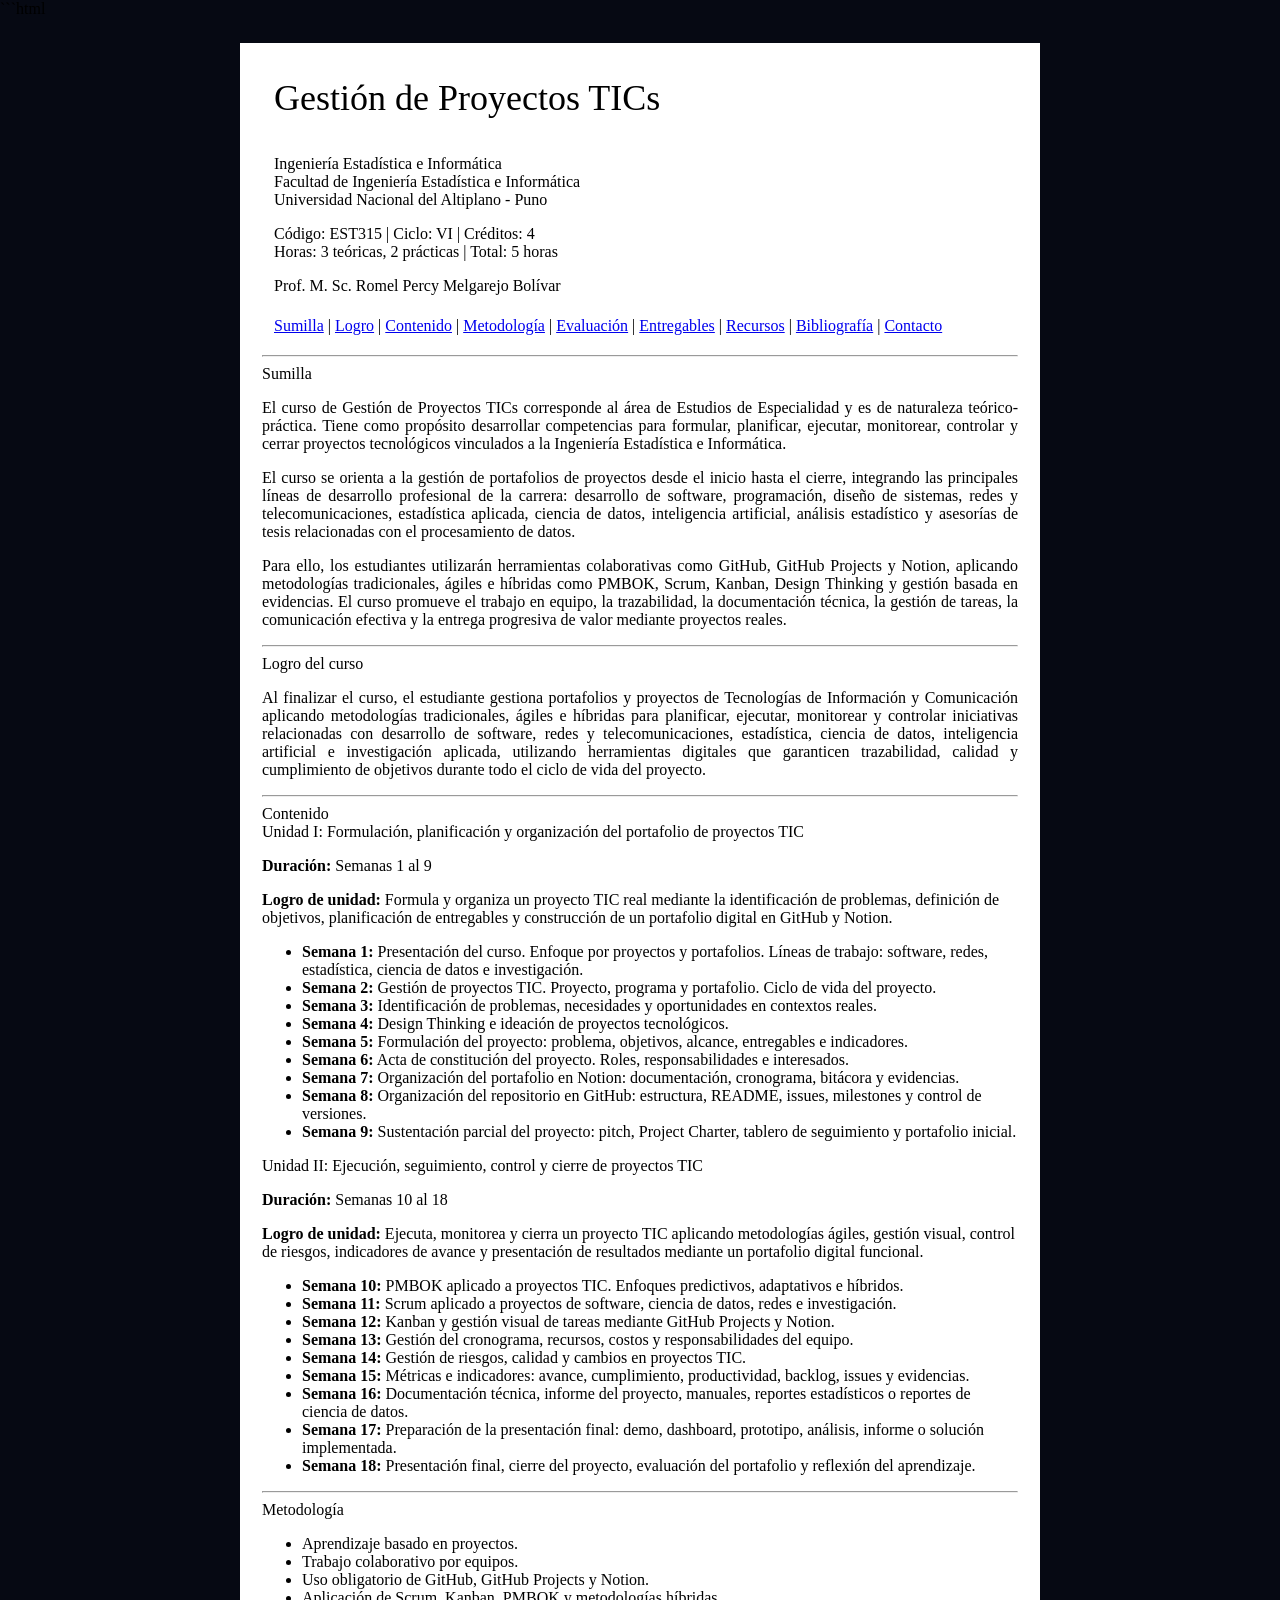
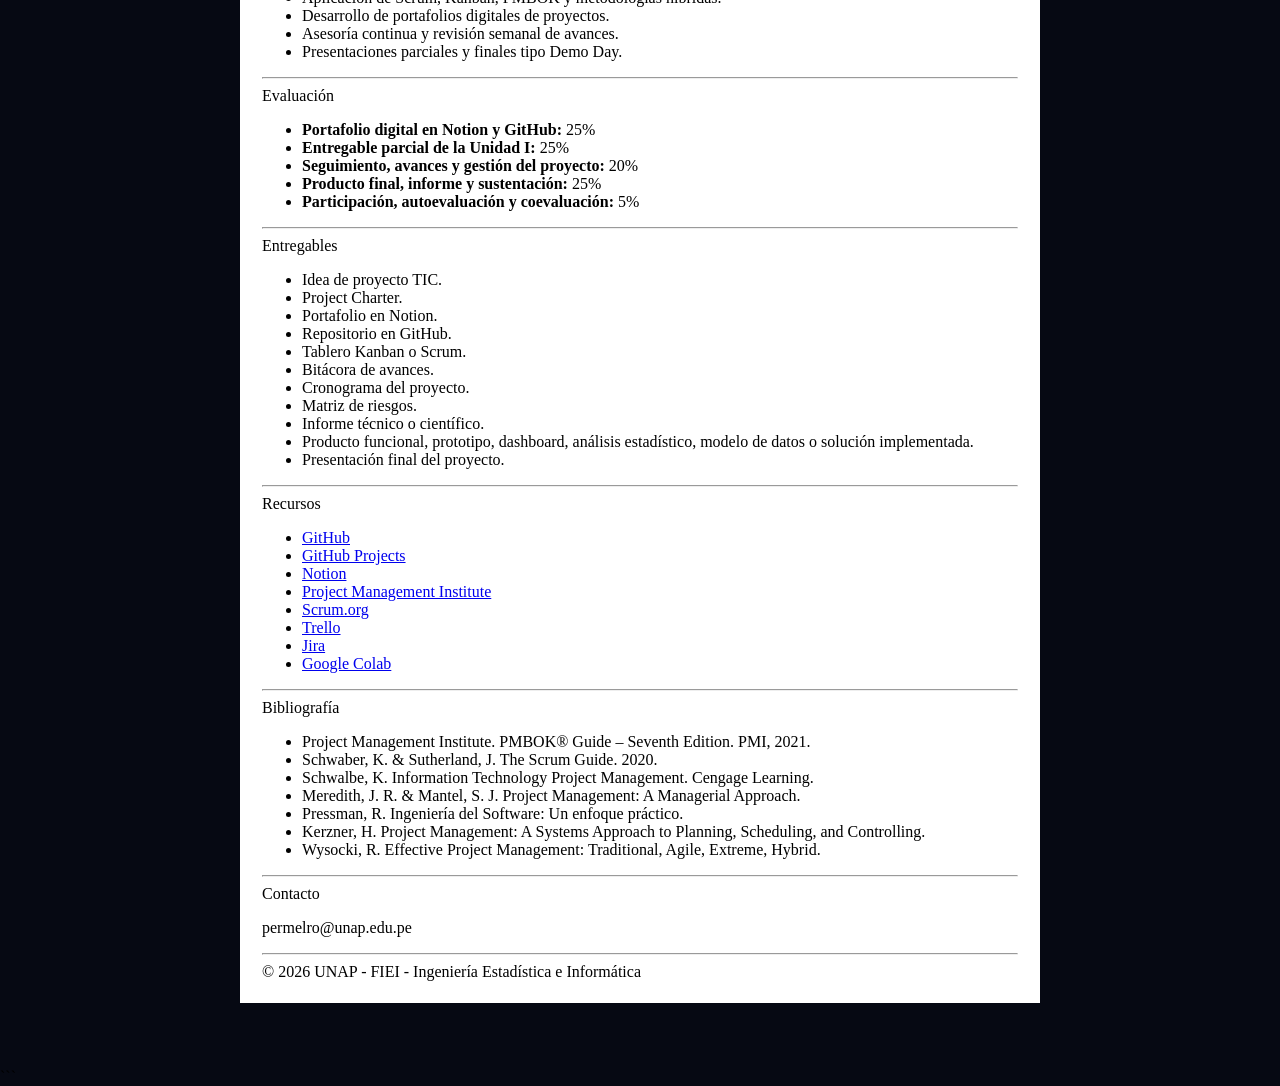
==== index.html @ d1292a46 "Create index.html" ====
```html
<!DOCTYPE HTML PUBLIC "-//W3C//DTD HTML 4.01 Transitional//EN">
<html>
<head>
<link rel="stylesheet" type="text/css" href="https://fonts.googleapis.com/css?family=Source+Sans+Pro">
<link rel="stylesheet" type="text/css" href="./lib/style.css">
<script type="text/javascript" src="./lib/hidebib.js"></script>
<title>UNAP-EST315</title>
<meta http-equiv="Content-Type" content="text/html; charset=utf-8"/>
<meta name="keywords" content="gestión de proyectos TIC, GitHub, Notion, portafolios, ciencia de datos, desarrollo de software, redes, telecomunicaciones, estadística, PMBOK, Scrum, Kanban" />
<meta name="description" content="Sílabo actualizado del curso de Gestión de Proyectos TICs - Ingeniería Estadística e Informática - UNAP" />
</head>

<body style="background-color: #060913; margin: 0; padding:0;">
<div style="padding: 25px;">
<table width="800" border="0" align="center" cellpadding="20" style="background-color: #fff;">
<tr>
<td>

<table width="100%" align="center" border="0" cellpadding="10">
<tr>
<td width="70%" style="vertical-align: top; text-align: left;">
<p style="font-size: 36px;">Gestión de Proyectos TICs</p>
<p style="font-size: 16px;">
Ingeniería Estadística e Informática<br>
Facultad de Ingeniería Estadística e Informática<br>
Universidad Nacional del Altiplano - Puno
</p>
<p style="font-size: 16px;">
Código: EST315 | Ciclo: VI | Créditos: 4<br>
Horas: 3 teóricas, 2 prácticas | Total: 5 horas
</p>
<p style="font-size: 16px;">
Prof. M. Sc. Romel Percy Melgarejo Bolívar
</p>
</td>
<td width="30%" valign="bottom" align="right"></td>
</tr>

<tr>
<td colspan="2">
<p>
<a href="#sumilla">Sumilla</a> |
<a href="#logro">Logro</a> |
<a href="#contenido">Contenido</a> |
<a href="#metodologia">Metodología</a> |
<a href="#evaluacion">Evaluación</a> |
<a href="#entregables">Entregables</a> |
<a href="#recursos">Recursos</a> |
<a href="#bibliografia">Bibliografía</a> |
<a href="#contacto">Contacto</a>
</p>
</td>
</tr>
</table>

<hr/>

<heading id="sumilla">Sumilla</heading>
<p style="text-align: justify">
El curso de Gestión de Proyectos TICs corresponde al área de Estudios de Especialidad y es de naturaleza teórico-práctica. Tiene como propósito desarrollar competencias para formular, planificar, ejecutar, monitorear, controlar y cerrar proyectos tecnológicos vinculados a la Ingeniería Estadística e Informática.
</p>

<p style="text-align: justify">
El curso se orienta a la gestión de portafolios de proyectos desde el inicio hasta el cierre, integrando las principales líneas de desarrollo profesional de la carrera: desarrollo de software, programación, diseño de sistemas, redes y telecomunicaciones, estadística aplicada, ciencia de datos, inteligencia artificial, análisis estadístico y asesorías de tesis relacionadas con el procesamiento de datos.
</p>

<p style="text-align: justify">
Para ello, los estudiantes utilizarán herramientas colaborativas como GitHub, GitHub Projects y Notion, aplicando metodologías tradicionales, ágiles e híbridas como PMBOK, Scrum, Kanban, Design Thinking y gestión basada en evidencias. El curso promueve el trabajo en equipo, la trazabilidad, la documentación técnica, la gestión de tareas, la comunicación efectiva y la entrega progresiva de valor mediante proyectos reales.
</p>

<hr/>

<heading id="logro">Logro del curso</heading>
<p style="text-align: justify">
Al finalizar el curso, el estudiante gestiona portafolios y proyectos de Tecnologías de Información y Comunicación aplicando metodologías tradicionales, ágiles e híbridas para planificar, ejecutar, monitorear y controlar iniciativas relacionadas con desarrollo de software, redes y telecomunicaciones, estadística, ciencia de datos, inteligencia artificial e investigación aplicada, utilizando herramientas digitales que garanticen trazabilidad, calidad y cumplimiento de objetivos durante todo el ciclo de vida del proyecto.
</p>

<hr/>

<heading id="contenido">Contenido</heading>

<div class="pub">
<heading>Unidad I: Formulación, planificación y organización del portafolio de proyectos TIC</heading>
<p><b>Duración:</b> Semanas 1 al 9</p>
<p><b>Logro de unidad:</b> Formula y organiza un proyecto TIC real mediante la identificación de problemas, definición de objetivos, planificación de entregables y construcción de un portafolio digital en GitHub y Notion.</p>

<ul>
<li><b>Semana 1:</b> Presentación del curso. Enfoque por proyectos y portafolios. Líneas de trabajo: software, redes, estadística, ciencia de datos e investigación.</li>
<li><b>Semana 2:</b> Gestión de proyectos TIC. Proyecto, programa y portafolio. Ciclo de vida del proyecto.</li>
<li><b>Semana 3:</b> Identificación de problemas, necesidades y oportunidades en contextos reales.</li>
<li><b>Semana 4:</b> Design Thinking e ideación de proyectos tecnológicos.</li>
<li><b>Semana 5:</b> Formulación del proyecto: problema, objetivos, alcance, entregables e indicadores.</li>
<li><b>Semana 6:</b> Acta de constitución del proyecto. Roles, responsabilidades e interesados.</li>
<li><b>Semana 7:</b> Organización del portafolio en Notion: documentación, cronograma, bitácora y evidencias.</li>
<li><b>Semana 8:</b> Organización del repositorio en GitHub: estructura, README, issues, milestones y control de versiones.</li>
<li><b>Semana 9:</b> Sustentación parcial del proyecto: pitch, Project Charter, tablero de seguimiento y portafolio inicial.</li>
</ul>
</div>

<div class="pub">
<heading>Unidad II: Ejecución, seguimiento, control y cierre de proyectos TIC</heading>
<p><b>Duración:</b> Semanas 10 al 18</p>
<p><b>Logro de unidad:</b> Ejecuta, monitorea y cierra un proyecto TIC aplicando metodologías ágiles, gestión visual, control de riesgos, indicadores de avance y presentación de resultados mediante un portafolio digital funcional.</p>

<ul>
<li><b>Semana 10:</b> PMBOK aplicado a proyectos TIC. Enfoques predictivos, adaptativos e híbridos.</li>
<li><b>Semana 11:</b> Scrum aplicado a proyectos de software, ciencia de datos, redes e investigación.</li>
<li><b>Semana 12:</b> Kanban y gestión visual de tareas mediante GitHub Projects y Notion.</li>
<li><b>Semana 13:</b> Gestión del cronograma, recursos, costos y responsabilidades del equipo.</li>
<li><b>Semana 14:</b> Gestión de riesgos, calidad y cambios en proyectos TIC.</li>
<li><b>Semana 15:</b> Métricas e indicadores: avance, cumplimiento, productividad, backlog, issues y evidencias.</li>
<li><b>Semana 16:</b> Documentación técnica, informe del proyecto, manuales, reportes estadísticos o reportes de ciencia de datos.</li>
<li><b>Semana 17:</b> Preparación de la presentación final: demo, dashboard, prototipo, análisis, informe o solución implementada.</li>
<li><b>Semana 18:</b> Presentación final, cierre del proyecto, evaluación del portafolio y reflexión del aprendizaje.</li>
</ul>
</div>

<hr/>

<heading id="metodologia">Metodología</heading>
<div class="pub">
<ul>
<li>Aprendizaje basado en proyectos.</li>
<li>Trabajo colaborativo por equipos.</li>
<li>Uso obligatorio de GitHub, GitHub Projects y Notion.</li>
<li>Aplicación de Scrum, Kanban, PMBOK y metodologías híbridas.</li>
<li>Desarrollo de portafolios digitales de proyectos.</li>
<li>Asesoría continua y revisión semanal de avances.</li>
<li>Presentaciones parciales y finales tipo Demo Day.</li>
</ul>
</div>

<hr/>

<heading id="evaluacion">Evaluación</heading>
<div class="pub">
<ul>
<li><b>Portafolio digital en Notion y GitHub:</b> 25%</li>
<li><b>Entregable parcial de la Unidad I:</b> 25%</li>
<li><b>Seguimiento, avances y gestión del proyecto:</b> 20%</li>
<li><b>Producto final, informe y sustentación:</b> 25%</li>
<li><b>Participación, autoevaluación y coevaluación:</b> 5%</li>
</ul>
</div>

<hr/>

<heading id="entregables">Entregables</heading>
<div class="pub">
<ul>
<li>Idea de proyecto TIC.</li>
<li>Project Charter.</li>
<li>Portafolio en Notion.</li>
<li>Repositorio en GitHub.</li>
<li>Tablero Kanban o Scrum.</li>
<li>Bitácora de avances.</li>
<li>Cronograma del proyecto.</li>
<li>Matriz de riesgos.</li>
<li>Informe técnico o científico.</li>
<li>Producto funcional, prototipo, dashboard, análisis estadístico, modelo de datos o solución implementada.</li>
<li>Presentación final del proyecto.</li>
</ul>
</div>

<hr/>

<heading id="recursos">Recursos</heading>
<div class="pub">
<ul>
<li><a href="https://github.com/" target="_blank">GitHub</a></li>
<li><a href="https://docs.github.com/en/issues/planning-and-tracking-with-projects" target="_blank">GitHub Projects</a></li>
<li><a href="https://notion.so/" target="_blank">Notion</a></li>
<li><a href="https://www.pmi.org/" target="_blank">Project Management Institute</a></li>
<li><a href="https://www.scrum.org/" target="_blank">Scrum.org</a></li>
<li><a href="https://trello.com/" target="_blank">Trello</a></li>
<li><a href="https://www.atlassian.com/software/jira" target="_blank">Jira</a></li>
<li><a href="https://colab.research.google.com/" target="_blank">Google Colab</a></li>
</ul>
</div>

<hr/>

<heading id="bibliografia">Bibliografía</heading>
<div class="pub">
<ul>
<li>Project Management Institute. PMBOK® Guide – Seventh Edition. PMI, 2021.</li>
<li>Schwaber, K. & Sutherland, J. The Scrum Guide. 2020.</li>
<li>Schwalbe, K. Information Technology Project Management. Cengage Learning.</li>
<li>Meredith, J. R. & Mantel, S. J. Project Management: A Managerial Approach.</li>
<li>Pressman, R. Ingeniería del Software: Un enfoque práctico.</li>
<li>Kerzner, H. Project Management: A Systems Approach to Planning, Scheduling, and Controlling.</li>
<li>Wysocki, R. Effective Project Management: Traditional, Agile, Extreme, Hybrid.</li>
</ul>
</div>

<hr/>

<heading id="contacto">Contacto</heading>
<p>permelro@unap.edu.pe</p>

<hr/>

<div id="footer">
<heading>&copy; 2026 UNAP - FIEI - Ingeniería Estadística e Informática</heading>
</div>

</td>
</tr>
</table>
<div style="height: 40px;"></div>
</div>

<script xml:space="preserve" language="JavaScript">hideallbibs();</script>
</body>
</html>
```
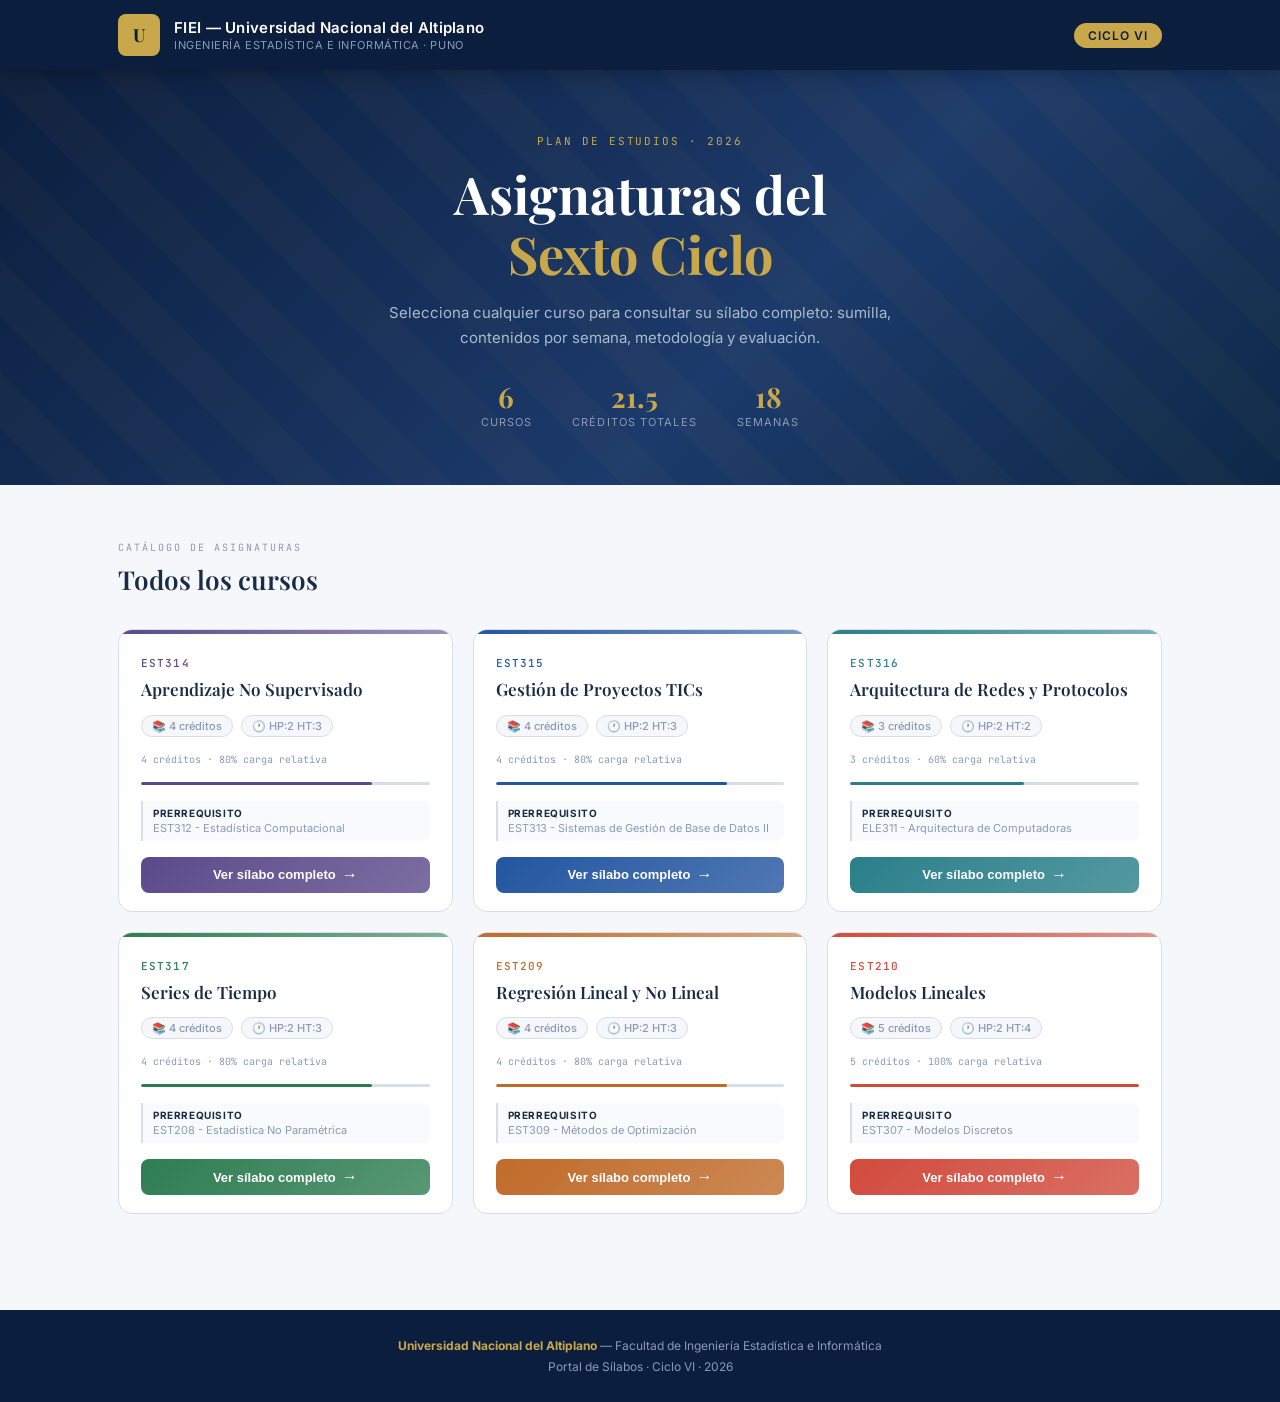
==== commit e6ba30ed: "Update index.html" ====
--- a/index.html
+++ b/index.html
@@ -1,218 +1,1060 @@
-
-```html
-<!DOCTYPE HTML PUBLIC "-//W3C//DTD HTML 4.01 Transitional//EN">
-<html>
+<!DOCTYPE html>
+<html lang="es">
 <head>
-<link rel="stylesheet" type="text/css" href="https://fonts.googleapis.com/css?family=Source+Sans+Pro">
-<link rel="stylesheet" type="text/css" href="./lib/style.css">
-<script type="text/javascript" src="./lib/hidebib.js"></script>
-<title>UNAP-EST315</title>
-<meta http-equiv="Content-Type" content="text/html; charset=utf-8"/>
-<meta name="keywords" content="gestión de proyectos TIC, GitHub, Notion, portafolios, ciencia de datos, desarrollo de software, redes, telecomunicaciones, estadística, PMBOK, Scrum, Kanban" />
-<meta name="description" content="Sílabo actualizado del curso de Gestión de Proyectos TICs - Ingeniería Estadística e Informática - UNAP" />
+<meta charset="UTF-8"/>
+<meta name="viewport" content="width=device-width, initial-scale=1.0"/>
+<title>Ciclo VI — FIEI UNAP</title>
+<link rel="preconnect" href="https://fonts.googleapis.com">
+<link href="https://fonts.googleapis.com/css2?family=Playfair+Display:wght@400;600;700&family=Inter:wght@300;400;500;600&family=JetBrains+Mono:wght@400;500&display=swap" rel="stylesheet">
+<style>
+  *, *::before, *::after { box-sizing: border-box; margin: 0; padding: 0; }
+
+  :root {
+    --navy:   #0B1E3D;
+    --navy2:  #132847;
+    --gold:   #C9A84C;
+    --gold2:  #E8C46A;
+    --white:  #FFFFFF;
+    --offwhite: #F5F7FA;
+    --muted:  #8A9AB8;
+    --text:   #1A2B45;
+    --border: #D6DFE8;
+    --red:    #D14B3D;
+    --teal:   #2A7F8A;
+    --purple: #5B4A8A;
+    --green:  #2E7D52;
+    --orange: #C06B2A;
+    --blue:   #2356A0;
+  }
+
+  body {
+    font-family: 'Inter', sans-serif;
+    background: var(--offwhite);
+    color: var(--text);
+    min-height: 100vh;
+  }
+
+  /* ── HEADER ── */
+  header {
+    background: var(--navy);
+    padding: 0;
+    position: sticky;
+    top: 0;
+    z-index: 100;
+    box-shadow: 0 2px 20px rgba(0,0,0,0.3);
+  }
+  .header-inner {
+    max-width: 1100px;
+    margin: 0 auto;
+    display: flex;
+    align-items: center;
+    justify-content: space-between;
+    padding: 14px 28px;
+  }
+  .header-logo {
+    display: flex;
+    align-items: center;
+    gap: 14px;
+  }
+  .logo-badge {
+    width: 42px; height: 42px;
+    background: var(--gold);
+    border-radius: 8px;
+    display: flex; align-items: center; justify-content: center;
+    font-family: 'Playfair Display', serif;
+    font-weight: 700; font-size: 18px;
+    color: var(--navy);
+    flex-shrink: 0;
+  }
+  .header-title { color: var(--white); }
+  .header-title h1 { font-size: 15px; font-weight: 600; letter-spacing: 0.02em; }
+  .header-title p { font-size: 11px; color: var(--muted); margin-top: 1px; letter-spacing: 0.05em; text-transform: uppercase; }
+  .header-ciclo {
+    background: var(--gold);
+    color: var(--navy);
+    padding: 5px 14px;
+    border-radius: 20px;
+    font-size: 12px;
+    font-weight: 600;
+    letter-spacing: 0.08em;
+    text-transform: uppercase;
+  }
+
+  /* ── HERO ── */
+  .hero {
+    background: linear-gradient(135deg, var(--navy) 0%, #1C3A6B 60%, #0D2847 100%);
+    padding: 64px 28px 56px;
+    text-align: center;
+    position: relative;
+    overflow: hidden;
+  }
+  .hero::before {
+    content: '';
+    position: absolute; inset: 0;
+    background: repeating-linear-gradient(
+      45deg, transparent, transparent 40px,
+      rgba(201,168,76,0.03) 40px, rgba(201,168,76,0.03) 80px
+    );
+  }
+  .hero-content { position: relative; }
+  .hero-eyebrow {
+    font-family: 'JetBrains Mono', monospace;
+    font-size: 11px;
+    color: var(--gold);
+    letter-spacing: 0.18em;
+    text-transform: uppercase;
+    margin-bottom: 16px;
+  }
+  .hero h2 {
+    font-family: 'Playfair Display', serif;
+    font-size: clamp(32px, 5vw, 52px);
+    font-weight: 700;
+    color: var(--white);
+    line-height: 1.15;
+    margin-bottom: 16px;
+  }
+  .hero h2 span { color: var(--gold); }
+  .hero-desc {
+    font-size: 15px;
+    color: #A8BCCE;
+    max-width: 560px;
+    margin: 0 auto 32px;
+    line-height: 1.7;
+  }
+  .hero-stats {
+    display: flex;
+    justify-content: center;
+    gap: 40px;
+    flex-wrap: wrap;
+  }
+  .stat { text-align: center; }
+  .stat-num {
+    font-family: 'Playfair Display', serif;
+    font-size: 28px;
+    font-weight: 700;
+    color: var(--gold);
+    line-height: 1;
+  }
+  .stat-label { font-size: 11px; color: var(--muted); text-transform: uppercase; letter-spacing: 0.1em; margin-top: 4px; }
+
+  /* ── GRID ── */
+  .grid-section {
+    max-width: 1100px;
+    margin: 0 auto;
+    padding: 56px 28px;
+  }
+  .section-label {
+    font-family: 'JetBrains Mono', monospace;
+    font-size: 10px;
+    color: var(--muted);
+    letter-spacing: 0.2em;
+    text-transform: uppercase;
+    margin-bottom: 8px;
+  }
+  .section-title {
+    font-family: 'Playfair Display', serif;
+    font-size: 26px;
+    font-weight: 600;
+    color: var(--text);
+    margin-bottom: 32px;
+  }
+  .courses-grid {
+    display: grid;
+    grid-template-columns: repeat(auto-fill, minmax(310px, 1fr));
+    gap: 20px;
+  }
+
+  /* ── COURSE CARD ── */
+  .course-card {
+    background: var(--white);
+    border-radius: 14px;
+    border: 1px solid var(--border);
+    overflow: hidden;
+    cursor: pointer;
+    transition: transform 0.2s ease, box-shadow 0.2s ease;
+    position: relative;
+  }
+  .course-card:hover {
+    transform: translateY(-4px);
+    box-shadow: 0 16px 40px rgba(11,30,61,0.12);
+  }
+  .card-accent {
+    height: 4px;
+    width: 100%;
+  }
+  .card-body { padding: 22px 22px 18px; }
+  .card-code {
+    font-family: 'JetBrains Mono', monospace;
+    font-size: 11px;
+    font-weight: 500;
+    letter-spacing: 0.1em;
+    margin-bottom: 8px;
+  }
+  .card-title {
+    font-family: 'Playfair Display', serif;
+    font-size: 17px;
+    font-weight: 600;
+    color: var(--text);
+    line-height: 1.35;
+    margin-bottom: 14px;
+  }
+  .card-meta {
+    display: flex;
+    gap: 8px;
+    flex-wrap: wrap;
+    margin-bottom: 16px;
+  }
+  .meta-tag {
+    background: var(--offwhite);
+    border: 1px solid var(--border);
+    border-radius: 20px;
+    padding: 3px 10px;
+    font-size: 11px;
+    color: var(--muted);
+    font-weight: 500;
+  }
+  .card-credits-bar {
+    height: 3px;
+    background: var(--border);
+    border-radius: 2px;
+    margin-bottom: 16px;
+    overflow: hidden;
+  }
+  .card-credits-fill {
+    height: 100%;
+    border-radius: 2px;
+    transition: width 0.6s ease;
+  }
+  .card-credits-label {
+    font-size: 10px;
+    color: var(--muted);
+    margin-bottom: 16px;
+    font-family: 'JetBrains Mono', monospace;
+  }
+  .prereq {
+    font-size: 11px;
+    color: var(--muted);
+    background: #F8FAFC;
+    border-left: 2px solid var(--border);
+    padding: 6px 10px;
+    border-radius: 0 6px 6px 0;
+    margin-bottom: 16px;
+  }
+  .prereq strong { color: var(--text); font-size: 10px; text-transform: uppercase; letter-spacing: 0.06em; display: block; margin-bottom: 2px; }
+  .card-btn {
+    display: inline-flex;
+    align-items: center;
+    gap: 6px;
+    padding: 9px 18px;
+    border-radius: 8px;
+    font-size: 13px;
+    font-weight: 600;
+    color: var(--white);
+    border: none;
+    cursor: pointer;
+    transition: opacity 0.15s ease, transform 0.15s ease;
+    text-decoration: none;
+    width: 100%;
+    justify-content: center;
+  }
+  .card-btn:hover { opacity: 0.88; transform: scale(0.98); }
+  .btn-arrow { font-size: 16px; transition: transform 0.2s; }
+  .course-card:hover .btn-arrow { transform: translateX(3px); }
+
+  /* ── MODAL ── */
+  .modal-overlay {
+    display: none;
+    position: fixed;
+    inset: 0;
+    background: rgba(7, 18, 38, 0.82);
+    z-index: 1000;
+    backdrop-filter: blur(4px);
+    align-items: flex-start;
+    justify-content: center;
+    padding: 24px 16px;
+    overflow-y: auto;
+  }
+  .modal-overlay.open { display: flex; }
+  .modal-box {
+    background: var(--white);
+    border-radius: 18px;
+    width: 100%;
+    max-width: 820px;
+    overflow: hidden;
+    position: relative;
+    box-shadow: 0 40px 100px rgba(0,0,0,0.35);
+    animation: slideUp 0.28s ease;
+    margin: auto;
+  }
+  @keyframes slideUp {
+    from { opacity: 0; transform: translateY(28px); }
+    to   { opacity: 1; transform: translateY(0); }
+  }
+  .modal-header {
+    padding: 28px 32px 24px;
+    position: relative;
+  }
+  .modal-eyebrow {
+    font-family: 'JetBrains Mono', monospace;
+    font-size: 11px;
+    letter-spacing: 0.15em;
+    text-transform: uppercase;
+    margin-bottom: 8px;
+    opacity: 0.8;
+    color: var(--white);
+  }
+  .modal-title {
+    font-family: 'Playfair Display', serif;
+    font-size: 26px;
+    font-weight: 700;
+    color: var(--white);
+    line-height: 1.2;
+    margin-bottom: 10px;
+  }
+  .modal-chips { display: flex; gap: 8px; flex-wrap: wrap; }
+  .chip {
+    background: rgba(255,255,255,0.15);
+    border: 1px solid rgba(255,255,255,0.25);
+    border-radius: 20px;
+    padding: 4px 12px;
+    font-size: 12px;
+    color: var(--white);
+    font-weight: 500;
+  }
+  .modal-close {
+    position: absolute;
+    top: 20px; right: 20px;
+    background: rgba(255,255,255,0.15);
+    border: none;
+    color: var(--white);
+    width: 36px; height: 36px;
+    border-radius: 50%;
+    cursor: pointer;
+    font-size: 18px;
+    display: flex; align-items: center; justify-content: center;
+    transition: background 0.15s;
+  }
+  .modal-close:hover { background: rgba(255,255,255,0.3); }
+  .modal-body { padding: 32px; }
+  .syllabus-section { margin-bottom: 28px; }
+  .syl-title {
+    font-family: 'Playfair Display', serif;
+    font-size: 16px;
+    font-weight: 600;
+    color: var(--text);
+    margin-bottom: 10px;
+    padding-bottom: 8px;
+    border-bottom: 1px solid var(--border);
+    display: flex; align-items: center; gap: 8px;
+  }
+  .syl-title .icon {
+    width: 24px; height: 24px;
+    border-radius: 6px;
+    display: flex; align-items: center; justify-content: center;
+    font-size: 12px;
+    color: white;
+  }
+  .syl-text {
+    font-size: 14px;
+    line-height: 1.75;
+    color: #374151;
+    text-align: justify;
+  }
+  .syl-list { list-style: none; display: flex; flex-direction: column; gap: 6px; }
+  .syl-list li {
+    font-size: 13.5px;
+    color: #374151;
+    padding-left: 18px;
+    position: relative;
+    line-height: 1.6;
+  }
+  .syl-list li::before {
+    content: '▸';
+    position: absolute;
+    left: 0;
+    font-size: 10px;
+    top: 3px;
+  }
+  .weeks-grid { display: flex; flex-direction: column; gap: 4px; }
+  .week-row {
+    display: flex;
+    gap: 10px;
+    align-items: flex-start;
+    padding: 8px 10px;
+    border-radius: 8px;
+    transition: background 0.1s;
+  }
+  .week-row:hover { background: var(--offwhite); }
+  .week-num {
+    font-family: 'JetBrains Mono', monospace;
+    font-size: 11px;
+    font-weight: 500;
+    color: var(--white);
+    background: var(--muted);
+    border-radius: 5px;
+    padding: 2px 7px;
+    flex-shrink: 0;
+    margin-top: 2px;
+    min-width: 52px;
+    text-align: center;
+  }
+  .week-text { font-size: 13.5px; color: #374151; line-height: 1.55; }
+  .eval-grid { display: grid; grid-template-columns: 1fr auto; gap: 8px 20px; align-items: center; }
+  .eval-item { font-size: 13.5px; color: #374151; }
+  .eval-pct { font-family: 'JetBrains Mono', monospace; font-size: 14px; font-weight: 600; }
+  .eval-bar-wrap { grid-column: 1/-1; height: 3px; background: var(--border); border-radius: 2px; margin-bottom: 4px; }
+  .eval-bar { height: 100%; border-radius: 2px; }
+  .modal-footer {
+    padding: 18px 32px;
+    background: var(--offwhite);
+    border-top: 1px solid var(--border);
+    display: flex;
+    align-items: center;
+    justify-content: space-between;
+    font-size: 12px;
+    color: var(--muted);
+  }
+
+  /* ── FOOTER ── */
+  footer {
+    background: var(--navy);
+    color: var(--muted);
+    text-align: center;
+    padding: 28px;
+    font-size: 12px;
+    margin-top: 40px;
+  }
+  footer strong { color: var(--gold); }
+
+  @media (max-width: 600px) {
+    .modal-body { padding: 20px 18px; }
+    .modal-header { padding: 20px 18px 16px; }
+    .modal-footer { flex-direction: column; gap: 6px; }
+    .hero-stats { gap: 24px; }
+  }
+</style>
 </head>
-
-<body style="background-color: #060913; margin: 0; padding:0;">
-<div style="padding: 25px;">
-<table width="800" border="0" align="center" cellpadding="20" style="background-color: #fff;">
-<tr>
-<td>
-
-<table width="100%" align="center" border="0" cellpadding="10">
-<tr>
-<td width="70%" style="vertical-align: top; text-align: left;">
-<p style="font-size: 36px;">Gestión de Proyectos TICs</p>
-<p style="font-size: 16px;">
-Ingeniería Estadística e Informática<br>
-Facultad de Ingeniería Estadística e Informática<br>
-Universidad Nacional del Altiplano - Puno
-</p>
-<p style="font-size: 16px;">
-Código: EST315 | Ciclo: VI | Créditos: 4<br>
-Horas: 3 teóricas, 2 prácticas | Total: 5 horas
-</p>
-<p style="font-size: 16px;">
-Prof. M. Sc. Romel Percy Melgarejo Bolívar
-</p>
-</td>
-<td width="30%" valign="bottom" align="right"></td>
-</tr>
-
-<tr>
-<td colspan="2">
-<p>
-<a href="#sumilla">Sumilla</a> |
-<a href="#logro">Logro</a> |
-<a href="#contenido">Contenido</a> |
-<a href="#metodologia">Metodología</a> |
-<a href="#evaluacion">Evaluación</a> |
-<a href="#entregables">Entregables</a> |
-<a href="#recursos">Recursos</a> |
-<a href="#bibliografia">Bibliografía</a> |
-<a href="#contacto">Contacto</a>
-</p>
-</td>
-</tr>
-</table>
-
-<hr/>
-
-<heading id="sumilla">Sumilla</heading>
-<p style="text-align: justify">
-El curso de Gestión de Proyectos TICs corresponde al área de Estudios de Especialidad y es de naturaleza teórico-práctica. Tiene como propósito desarrollar competencias para formular, planificar, ejecutar, monitorear, controlar y cerrar proyectos tecnológicos vinculados a la Ingeniería Estadística e Informática.
-</p>
-
-<p style="text-align: justify">
-El curso se orienta a la gestión de portafolios de proyectos desde el inicio hasta el cierre, integrando las principales líneas de desarrollo profesional de la carrera: desarrollo de software, programación, diseño de sistemas, redes y telecomunicaciones, estadística aplicada, ciencia de datos, inteligencia artificial, análisis estadístico y asesorías de tesis relacionadas con el procesamiento de datos.
-</p>
-
-<p style="text-align: justify">
-Para ello, los estudiantes utilizarán herramientas colaborativas como GitHub, GitHub Projects y Notion, aplicando metodologías tradicionales, ágiles e híbridas como PMBOK, Scrum, Kanban, Design Thinking y gestión basada en evidencias. El curso promueve el trabajo en equipo, la trazabilidad, la documentación técnica, la gestión de tareas, la comunicación efectiva y la entrega progresiva de valor mediante proyectos reales.
-</p>
-
-<hr/>
-
-<heading id="logro">Logro del curso</heading>
-<p style="text-align: justify">
-Al finalizar el curso, el estudiante gestiona portafolios y proyectos de Tecnologías de Información y Comunicación aplicando metodologías tradicionales, ágiles e híbridas para planificar, ejecutar, monitorear y controlar iniciativas relacionadas con desarrollo de software, redes y telecomunicaciones, estadística, ciencia de datos, inteligencia artificial e investigación aplicada, utilizando herramientas digitales que garanticen trazabilidad, calidad y cumplimiento de objetivos durante todo el ciclo de vida del proyecto.
-</p>
-
-<hr/>
-
-<heading id="contenido">Contenido</heading>
-
-<div class="pub">
-<heading>Unidad I: Formulación, planificación y organización del portafolio de proyectos TIC</heading>
-<p><b>Duración:</b> Semanas 1 al 9</p>
-<p><b>Logro de unidad:</b> Formula y organiza un proyecto TIC real mediante la identificación de problemas, definición de objetivos, planificación de entregables y construcción de un portafolio digital en GitHub y Notion.</p>
-
-<ul>
-<li><b>Semana 1:</b> Presentación del curso. Enfoque por proyectos y portafolios. Líneas de trabajo: software, redes, estadística, ciencia de datos e investigación.</li>
-<li><b>Semana 2:</b> Gestión de proyectos TIC. Proyecto, programa y portafolio. Ciclo de vida del proyecto.</li>
-<li><b>Semana 3:</b> Identificación de problemas, necesidades y oportunidades en contextos reales.</li>
-<li><b>Semana 4:</b> Design Thinking e ideación de proyectos tecnológicos.</li>
-<li><b>Semana 5:</b> Formulación del proyecto: problema, objetivos, alcance, entregables e indicadores.</li>
-<li><b>Semana 6:</b> Acta de constitución del proyecto. Roles, responsabilidades e interesados.</li>
-<li><b>Semana 7:</b> Organización del portafolio en Notion: documentación, cronograma, bitácora y evidencias.</li>
-<li><b>Semana 8:</b> Organización del repositorio en GitHub: estructura, README, issues, milestones y control de versiones.</li>
-<li><b>Semana 9:</b> Sustentación parcial del proyecto: pitch, Project Charter, tablero de seguimiento y portafolio inicial.</li>
-</ul>
+<body>
+
+<!-- HEADER -->
+<header>
+  <div class="header-inner">
+    <div class="header-logo">
+      <div class="logo-badge">U</div>
+      <div class="header-title">
+        <h1>FIEI — Universidad Nacional del Altiplano</h1>
+        <p>Ingeniería Estadística e Informática · Puno</p>
+      </div>
+    </div>
+    <div class="header-ciclo">Ciclo VI</div>
+  </div>
+</header>
+
+<!-- HERO -->
+<section class="hero">
+  <div class="hero-content">
+    <p class="hero-eyebrow">Plan de estudios · 2026</p>
+    <h2>Asignaturas del<br><span>Sexto Ciclo</span></h2>
+    <p class="hero-desc">Selecciona cualquier curso para consultar su sílabo completo: sumilla, contenidos por semana, metodología y evaluación.</p>
+    <div class="hero-stats">
+      <div class="stat"><div class="stat-num">6</div><div class="stat-label">Cursos</div></div>
+      <div class="stat"><div class="stat-num">21.5</div><div class="stat-label">Créditos totales</div></div>
+      <div class="stat"><div class="stat-num">18</div><div class="stat-label">Semanas</div></div>
+    </div>
+  </div>
+</section>
+
+<!-- GRID -->
+<main class="grid-section">
+  <p class="section-label">Catálogo de asignaturas</p>
+  <h2 class="section-title">Todos los cursos</h2>
+  <div class="courses-grid" id="courses-grid"></div>
+</main>
+
+<!-- MODAL -->
+<div class="modal-overlay" id="modal" role="dialog" aria-modal="true">
+  <div class="modal-box">
+    <div class="modal-header" id="modal-header">
+      <button class="modal-close" onclick="closeModal()" aria-label="Cerrar">✕</button>
+      <p class="modal-eyebrow" id="modal-eyebrow"></p>
+      <h2 class="modal-title" id="modal-title"></h2>
+      <div class="modal-chips" id="modal-chips"></div>
+    </div>
+    <div class="modal-body" id="modal-body"></div>
+    <div class="modal-footer">
+      <span id="modal-footer-left"></span>
+      <span>© 2026 UNAP · FIEI</span>
+    </div>
+  </div>
 </div>
 
-<div class="pub">
-<heading>Unidad II: Ejecución, seguimiento, control y cierre de proyectos TIC</heading>
-<p><b>Duración:</b> Semanas 10 al 18</p>
-<p><b>Logro de unidad:</b> Ejecuta, monitorea y cierra un proyecto TIC aplicando metodologías ágiles, gestión visual, control de riesgos, indicadores de avance y presentación de resultados mediante un portafolio digital funcional.</p>
-
-<ul>
-<li><b>Semana 10:</b> PMBOK aplicado a proyectos TIC. Enfoques predictivos, adaptativos e híbridos.</li>
-<li><b>Semana 11:</b> Scrum aplicado a proyectos de software, ciencia de datos, redes e investigación.</li>
-<li><b>Semana 12:</b> Kanban y gestión visual de tareas mediante GitHub Projects y Notion.</li>
-<li><b>Semana 13:</b> Gestión del cronograma, recursos, costos y responsabilidades del equipo.</li>
-<li><b>Semana 14:</b> Gestión de riesgos, calidad y cambios en proyectos TIC.</li>
-<li><b>Semana 15:</b> Métricas e indicadores: avance, cumplimiento, productividad, backlog, issues y evidencias.</li>
-<li><b>Semana 16:</b> Documentación técnica, informe del proyecto, manuales, reportes estadísticos o reportes de ciencia de datos.</li>
-<li><b>Semana 17:</b> Preparación de la presentación final: demo, dashboard, prototipo, análisis, informe o solución implementada.</li>
-<li><b>Semana 18:</b> Presentación final, cierre del proyecto, evaluación del portafolio y reflexión del aprendizaje.</li>
-</ul>
-</div>
-
-<hr/>
-
-<heading id="metodologia">Metodología</heading>
-<div class="pub">
-<ul>
-<li>Aprendizaje basado en proyectos.</li>
-<li>Trabajo colaborativo por equipos.</li>
-<li>Uso obligatorio de GitHub, GitHub Projects y Notion.</li>
-<li>Aplicación de Scrum, Kanban, PMBOK y metodologías híbridas.</li>
-<li>Desarrollo de portafolios digitales de proyectos.</li>
-<li>Asesoría continua y revisión semanal de avances.</li>
-<li>Presentaciones parciales y finales tipo Demo Day.</li>
-</ul>
-</div>
-
-<hr/>
-
-<heading id="evaluacion">Evaluación</heading>
-<div class="pub">
-<ul>
-<li><b>Portafolio digital en Notion y GitHub:</b> 25%</li>
-<li><b>Entregable parcial de la Unidad I:</b> 25%</li>
-<li><b>Seguimiento, avances y gestión del proyecto:</b> 20%</li>
-<li><b>Producto final, informe y sustentación:</b> 25%</li>
-<li><b>Participación, autoevaluación y coevaluación:</b> 5%</li>
-</ul>
-</div>
-
-<hr/>
-
-<heading id="entregables">Entregables</heading>
-<div class="pub">
-<ul>
-<li>Idea de proyecto TIC.</li>
-<li>Project Charter.</li>
-<li>Portafolio en Notion.</li>
-<li>Repositorio en GitHub.</li>
-<li>Tablero Kanban o Scrum.</li>
-<li>Bitácora de avances.</li>
-<li>Cronograma del proyecto.</li>
-<li>Matriz de riesgos.</li>
-<li>Informe técnico o científico.</li>
-<li>Producto funcional, prototipo, dashboard, análisis estadístico, modelo de datos o solución implementada.</li>
-<li>Presentación final del proyecto.</li>
-</ul>
-</div>
-
-<hr/>
-
-<heading id="recursos">Recursos</heading>
-<div class="pub">
-<ul>
-<li><a href="https://github.com/" target="_blank">GitHub</a></li>
-<li><a href="https://docs.github.com/en/issues/planning-and-tracking-with-projects" target="_blank">GitHub Projects</a></li>
-<li><a href="https://notion.so/" target="_blank">Notion</a></li>
-<li><a href="https://www.pmi.org/" target="_blank">Project Management Institute</a></li>
-<li><a href="https://www.scrum.org/" target="_blank">Scrum.org</a></li>
-<li><a href="https://trello.com/" target="_blank">Trello</a></li>
-<li><a href="https://www.atlassian.com/software/jira" target="_blank">Jira</a></li>
-<li><a href="https://colab.research.google.com/" target="_blank">Google Colab</a></li>
-</ul>
-</div>
-
-<hr/>
-
-<heading id="bibliografia">Bibliografía</heading>
-<div class="pub">
-<ul>
-<li>Project Management Institute. PMBOK® Guide – Seventh Edition. PMI, 2021.</li>
-<li>Schwaber, K. & Sutherland, J. The Scrum Guide. 2020.</li>
-<li>Schwalbe, K. Information Technology Project Management. Cengage Learning.</li>
-<li>Meredith, J. R. & Mantel, S. J. Project Management: A Managerial Approach.</li>
-<li>Pressman, R. Ingeniería del Software: Un enfoque práctico.</li>
-<li>Kerzner, H. Project Management: A Systems Approach to Planning, Scheduling, and Controlling.</li>
-<li>Wysocki, R. Effective Project Management: Traditional, Agile, Extreme, Hybrid.</li>
-</ul>
-</div>
-
-<hr/>
-
-<heading id="contacto">Contacto</heading>
-<p>permelro@unap.edu.pe</p>
-
-<hr/>
-
-<div id="footer">
-<heading>&copy; 2026 UNAP - FIEI - Ingeniería Estadística e Informática</heading>
-</div>
-
-</td>
-</tr>
-</table>
-<div style="height: 40px;"></div>
-</div>
-
-<script xml:space="preserve" language="JavaScript">hideallbibs();</script>
+<footer>
+  <p><strong>Universidad Nacional del Altiplano</strong> — Facultad de Ingeniería Estadística e Informática</p>
+  <p style="margin-top:6px;">Portal de Sílabos · Ciclo VI · 2026</p>
+</footer>
+
+<script>
+const COURSES = [
+  {
+    code: "EST314",
+    title: "Aprendizaje No Supervisado",
+    credits: 4,
+    hp: 2, hs: 0, ht: 3, hv: 0,
+    prereq: "EST312 - Estadística Computacional",
+    color: "#5B4A8A",
+    colorLight: "#F3F0FA",
+    professor: "Prof. Dr. Leonid Alemán Gonzales",
+    sumilla: `El curso de Aprendizaje No Supervisado corresponde al área de Estudios de Especialidad y es de naturaleza teórico-práctica. Desarrolla competencias para analizar, implementar y evaluar algoritmos de aprendizaje automático que permiten descubrir patrones y estructuras ocultas en datos sin etiquetas previas, fundamentales en ciencia de datos e inteligencia artificial.
+
+El curso aborda desde los fundamentos matemáticos y estadísticos hasta la implementación computacional de algoritmos de agrupamiento, reducción de dimensionalidad, detección de anomalías y modelado generativo. Se utilizan herramientas del ecosistema Python (scikit-learn, TensorFlow, PyTorch) y entornos colaborativos como Google Colab y Jupyter Notebooks.
+
+Los estudiantes aplicarán los algoritmos en conjuntos de datos reales, desarrollando criterio para seleccionar el método más adecuado según el contexto, interpretar resultados y comunicar hallazgos de manera rigurosa.`,
+    logro: "Al finalizar el curso, el estudiante implementa y evalúa algoritmos de aprendizaje no supervisado aplicando técnicas de agrupamiento, reducción dimensional y detección de anomalías sobre datos reales, seleccionando el método más adecuado según el contexto y comunicando los resultados con rigor estadístico.",
+    unidades: [
+      {
+        nombre: "Unidad I: Fundamentos y Agrupamiento",
+        semanas: "1 al 9",
+        logro: "Implementa y evalúa algoritmos de agrupamiento clásicos sobre conjuntos de datos reales, analizando sus fundamentos matemáticos y métricas de validación.",
+        semanas_list: [
+          { n: "Sem 1", t: "Introducción al aprendizaje no supervisado. Tipos, aplicaciones y comparación con aprendizaje supervisado." },
+          { n: "Sem 2", t: "Preprocesamiento de datos: normalización, imputación, codificación y manejo de valores atípicos." },
+          { n: "Sem 3", t: "K-Means: fundamentos, algoritmo, criterio de convergencia y método del codo." },
+          { n: "Sem 4", t: "Clustering jerárquico: dendrogramas, linkage y criterios de corte." },
+          { n: "Sem 5", t: "DBSCAN y clustering basado en densidad: parámetros epsilon y MinPts." },
+          { n: "Sem 6", t: "Métricas de evaluación: Silhouette Score, Davies-Bouldin, Adjusted Rand Index." },
+          { n: "Sem 7", t: "Clustering espectral y métodos basados en grafos." },
+          { n: "Sem 8", t: "Comparativa de algoritmos de agrupamiento: ventajas, limitaciones y casos de uso." },
+          { n: "Sem 9", t: "Sustentación parcial: análisis de agrupamiento en dataset real con documentación en Colab." },
+        ]
+      },
+      {
+        nombre: "Unidad II: Reducción Dimensional y Modelos Generativos",
+        semanas: "10 al 18",
+        logro: "Aplica técnicas de reducción dimensional y modelos generativos para extraer representaciones significativas de datos de alta dimensión.",
+        semanas_list: [
+          { n: "Sem 10", t: "Análisis de Componentes Principales (PCA): varianza explicada y biplots." },
+          { n: "Sem 11", t: "t-SNE y UMAP: visualización de datos de alta dimensión." },
+          { n: "Sem 12", t: "Autoencoders: arquitectura, entrenamiento y representaciones latentes." },
+          { n: "Sem 13", t: "Autoencoders variacionales (VAE) y generación de datos." },
+          { n: "Sem 14", t: "Detección de anomalías: Isolation Forest, LOF y One-Class SVM." },
+          { n: "Sem 15", t: "Modelos de mezcla Gaussiana (GMM) y algoritmo EM." },
+          { n: "Sem 16", t: "Reglas de asociación: Apriori, FP-Growth y métricas soporte/confianza/lift." },
+          { n: "Sem 17", t: "Proyecto integrador: pipeline completo de análisis no supervisado." },
+          { n: "Sem 18", t: "Presentación final, revisión de portafolio y reflexión del aprendizaje." },
+        ]
+      }
+    ],
+    evaluacion: [
+      { item: "Laboratorios en Google Colab y portafolio técnico", pct: 25 },
+      { item: "Entregable parcial — Unidad I", pct: 25 },
+      { item: "Seguimiento semanal y avances documentados", pct: 20 },
+      { item: "Proyecto final, informe y sustentación", pct: 25 },
+      { item: "Participación, autoevaluación y coevaluación", pct: 5 },
+    ],
+    metodologia: [
+      "Aprendizaje basado en problemas con datasets reales.",
+      "Implementación progresiva en Python/Google Colab.",
+      "Revisiones semanales de código y resultados.",
+      "Exposiciones técnicas individuales y grupales.",
+      "Documentación científica de experimentos.",
+    ],
+    entregables: [
+      "Notebooks documentados por unidad temática.",
+      "Análisis comparativo de algoritmos de agrupamiento.",
+      "Informe técnico de reducción dimensional.",
+      "Proyecto integrador con pipeline completo.",
+      "Presentación final tipo demo científico.",
+    ]
+  },
+  {
+    code: "EST315",
+    title: "Gestión de Proyectos TICs",
+    credits: 4,
+    hp: 2, hs: 0, ht: 3, hv: 0,
+    prereq: "EST313 - Sistemas de Gestión de Base de Datos II",
+    color: "#2356A0",
+    colorLight: "#EEF3FB",
+    professor: "Prof. M. Sc. Romel Percy Melgarejo Bolívar",
+    contact: "permelro@unap.edu.pe",
+    sumilla: `El curso de Gestión de Proyectos TICs corresponde al área de Estudios de Especialidad y es de naturaleza teórico-práctica. Tiene como propósito desarrollar competencias para formular, planificar, ejecutar, monitorear, controlar y cerrar proyectos tecnológicos vinculados a la Ingeniería Estadística e Informática.
+
+El curso se orienta a la gestión de portafolios de proyectos desde el inicio hasta el cierre, integrando las principales líneas de desarrollo profesional de la carrera: desarrollo de software, programación, diseño de sistemas, redes y telecomunicaciones, estadística aplicada, ciencia de datos, inteligencia artificial, análisis estadístico y asesorías de tesis.
+
+Para ello, los estudiantes utilizarán herramientas colaborativas como GitHub, GitHub Projects y Notion, aplicando metodologías tradicionales, ágiles e híbridas como PMBOK, Scrum, Kanban y Design Thinking.`,
+    logro: "Al finalizar el curso, el estudiante gestiona portafolios y proyectos TIC aplicando metodologías tradicionales, ágiles e híbridas para planificar, ejecutar, monitorear y controlar iniciativas tecnológicas, utilizando herramientas digitales que garanticen trazabilidad, calidad y cumplimiento de objetivos.",
+    unidades: [
+      {
+        nombre: "Unidad I: Formulación, planificación y organización del portafolio TIC",
+        semanas: "1 al 9",
+        logro: "Formula y organiza un proyecto TIC real mediante la identificación de problemas, definición de objetivos, planificación de entregables y construcción de un portafolio digital en GitHub y Notion.",
+        semanas_list: [
+          { n: "Sem 1", t: "Presentación del curso. Enfoque por proyectos y portafolios. Líneas de trabajo." },
+          { n: "Sem 2", t: "Gestión de proyectos TIC. Proyecto, programa y portafolio. Ciclo de vida." },
+          { n: "Sem 3", t: "Identificación de problemas, necesidades y oportunidades en contextos reales." },
+          { n: "Sem 4", t: "Design Thinking e ideación de proyectos tecnológicos." },
+          { n: "Sem 5", t: "Formulación del proyecto: problema, objetivos, alcance, entregables e indicadores." },
+          { n: "Sem 6", t: "Acta de constitución del proyecto. Roles, responsabilidades e interesados." },
+          { n: "Sem 7", t: "Organización del portafolio en Notion: documentación, cronograma y evidencias." },
+          { n: "Sem 8", t: "Organización del repositorio en GitHub: README, issues, milestones y versiones." },
+          { n: "Sem 9", t: "Sustentación parcial: pitch, Project Charter y tablero de seguimiento." },
+        ]
+      },
+      {
+        nombre: "Unidad II: Ejecución, seguimiento, control y cierre de proyectos TIC",
+        semanas: "10 al 18",
+        logro: "Ejecuta, monitorea y cierra un proyecto TIC aplicando metodologías ágiles, gestión visual, control de riesgos e indicadores de avance.",
+        semanas_list: [
+          { n: "Sem 10", t: "PMBOK aplicado a proyectos TIC. Enfoques predictivos, adaptativos e híbridos." },
+          { n: "Sem 11", t: "Scrum aplicado a proyectos de software, ciencia de datos y redes." },
+          { n: "Sem 12", t: "Kanban y gestión visual mediante GitHub Projects y Notion." },
+          { n: "Sem 13", t: "Gestión del cronograma, recursos, costos y responsabilidades del equipo." },
+          { n: "Sem 14", t: "Gestión de riesgos, calidad y cambios en proyectos TIC." },
+          { n: "Sem 15", t: "Métricas e indicadores: avance, cumplimiento, productividad, backlog e issues." },
+          { n: "Sem 16", t: "Documentación técnica, informe del proyecto y reportes estadísticos." },
+          { n: "Sem 17", t: "Preparación de presentación final: demo, dashboard o prototipo." },
+          { n: "Sem 18", t: "Presentación final, cierre del proyecto y reflexión del aprendizaje." },
+        ]
+      }
+    ],
+    evaluacion: [
+      { item: "Portafolio digital en Notion y GitHub", pct: 25 },
+      { item: "Entregable parcial — Unidad I", pct: 25 },
+      { item: "Seguimiento, avances y gestión del proyecto", pct: 20 },
+      { item: "Producto final, informe y sustentación", pct: 25 },
+      { item: "Participación, autoevaluación y coevaluación", pct: 5 },
+    ],
+    metodologia: [
+      "Aprendizaje basado en proyectos.",
+      "Trabajo colaborativo por equipos.",
+      "Uso obligatorio de GitHub, GitHub Projects y Notion.",
+      "Aplicación de Scrum, Kanban, PMBOK y metodologías híbridas.",
+      "Presentaciones parciales y finales tipo Demo Day.",
+    ],
+    entregables: [
+      "Idea de proyecto TIC y Project Charter.",
+      "Portafolio en Notion y repositorio en GitHub.",
+      "Tablero Kanban o Scrum y bitácora de avances.",
+      "Cronograma del proyecto y matriz de riesgos.",
+      "Informe técnico y presentación final.",
+    ]
+  },
+  {
+    code: "EST316",
+    title: "Arquitectura de Redes y Protocolos",
+    credits: 3,
+    hp: 2, hs: 0, ht: 2, hv: 0,
+    prereq: "ELE311 - Arquitectura de Computadoras",
+    color: "#2A7F8A",
+    colorLight: "#EEF8F9",
+    professor: "Prof. Ing. Área de Redes y Telecomunicaciones",
+    sumilla: `El curso de Arquitectura de Redes y Protocolos corresponde al área de Estudios de Especialidad y es de naturaleza teórico-práctica. Proporciona al estudiante los fundamentos teóricos y prácticos de las redes de computadoras modernas, desde la arquitectura física hasta los protocolos de aplicación.
+
+El curso cubre el modelo OSI y TCP/IP en profundidad, el diseño de redes LAN/WAN, protocolos de enrutamiento, seguridad en redes, redes inalámbricas y tendencias como SDN (Software Defined Networking) e IoT. Se utilizan simuladores como Cisco Packet Tracer y GNS3 para la práctica en entornos controlados.
+
+Los estudiantes diseñarán, configurarán y documentarán arquitecturas de red reales, desarrollando competencias para el análisis de tráfico, resolución de problemas y aseguramiento de la calidad del servicio.`,
+    logro: "Al finalizar el curso, el estudiante diseña, configura y documenta arquitecturas de red aplicando los protocolos del modelo TCP/IP, implementando soluciones de enrutamiento, seguridad y calidad de servicio en entornos simulados y reales.",
+    unidades: [
+      {
+        nombre: "Unidad I: Fundamentos y Capas de Red",
+        semanas: "1 al 9",
+        logro: "Analiza e implementa los protocolos fundamentales de las capas de red, enlace y transporte, configurando dispositivos en entornos simulados.",
+        semanas_list: [
+          { n: "Sem 1", t: "Introducción a las redes de computadoras. Modelos OSI y TCP/IP. Historia y evolución." },
+          { n: "Sem 2", t: "Medios de transmisión: cables, fibra óptica y redes inalámbricas. Estándares físicos." },
+          { n: "Sem 3", t: "Capa de enlace de datos: Ethernet, switches, VLANs y Spanning Tree Protocol." },
+          { n: "Sem 4", t: "Capa de red: IPv4, IPv6, subneting y superneting (VLSM/CIDR)." },
+          { n: "Sem 5", t: "Protocolo IP: fragmentación, TTL, ARP y ICMP. Laboratorio de diagnóstico." },
+          { n: "Sem 6", t: "Capa de transporte: TCP vs UDP, control de flujo, congestión y Three-Way Handshake." },
+          { n: "Sem 7", t: "Enrutamiento estático y dinámico: RIP, OSPF y EIGRP. Comparativa." },
+          { n: "Sem 8", t: "NAT/PAT, DHCP y DNS: configuración y troubleshooting." },
+          { n: "Sem 9", t: "Evaluación parcial: diseño y configuración de red en Packet Tracer." },
+        ]
+      },
+      {
+        nombre: "Unidad II: Seguridad, Servicios y Tendencias",
+        semanas: "10 al 18",
+        logro: "Implementa soluciones de seguridad perimetral, servicios de red avanzados y comprende las tendencias actuales en arquitecturas de red modernas.",
+        semanas_list: [
+          { n: "Sem 10", t: "Seguridad en redes: firewalls, ACLs, IDS/IPS y zonas DMZ." },
+          { n: "Sem 11", t: "VPNs: IPSec, SSL/TLS, OpenVPN y túneles GRE." },
+          { n: "Sem 12", t: "Redes inalámbricas: 802.11a/b/g/n/ac/ax, WPA3 y configuración de APs." },
+          { n: "Sem 13", t: "Calidad de servicio (QoS): DiffServ, DSCP y gestión de ancho de banda." },
+          { n: "Sem 14", t: "Protocolos de capa de aplicación: HTTP/2, SMTP, FTP, SSH y SNMP." },
+          { n: "Sem 15", t: "Software Defined Networking (SDN) y NFV: conceptos y arquitectura OpenFlow." },
+          { n: "Sem 16", t: "IoT y redes de sensores: MQTT, CoAP y protocolos LPWAN." },
+          { n: "Sem 17", t: "Análisis de tráfico con Wireshark: captura, filtros y diagnóstico." },
+          { n: "Sem 18", t: "Proyecto final: diseño de red empresarial. Presentación y evaluación." },
+        ]
+      }
+    ],
+    evaluacion: [
+      { item: "Prácticas de laboratorio y reportes técnicos", pct: 25 },
+      { item: "Evaluación parcial — diseño en Packet Tracer", pct: 25 },
+      { item: "Seguimiento de avances y participación", pct: 20 },
+      { item: "Proyecto final de red empresarial y sustentación", pct: 25 },
+      { item: "Autoevaluación y coevaluación", pct: 5 },
+    ],
+    metodologia: [
+      "Clases teóricas con demostraciones en simulador.",
+      "Laboratorios prácticos en Cisco Packet Tracer y GNS3.",
+      "Resolución de casos reales y troubleshooting.",
+      "Trabajo en equipo para diseño de infraestructura.",
+      "Presentaciones técnicas de proyectos de red.",
+    ],
+    entregables: [
+      "Reportes de laboratorio por unidad.",
+      "Topología de red documentada (Packet Tracer).",
+      "Informe de seguridad y configuración de servicios.",
+      "Proyecto final de red empresarial completa.",
+      "Presentación técnica con demo en vivo.",
+    ]
+  },
+  {
+    code: "EST317",
+    title: "Series de Tiempo",
+    credits: 4,
+    hp: 2, hs: 0, ht: 3, hv: 0,
+    prereq: "EST208 - Estadística No Paramétrica",
+    color: "#2E7D52",
+    colorLight: "#EEF8F2",
+    professor: "Prof. M. Sc. Área de Estadística Aplicada",
+    sumilla: `El curso de Series de Tiempo corresponde al área de Estudios de Especialidad y es de naturaleza teórico-práctica. Desarrolla competencias para el análisis, modelado y pronóstico de datos secuenciales ordenados en el tiempo, con aplicaciones en economía, ciencia de datos, meteorología, epidemiología e ingeniería.
+
+El curso abarca desde los fundamentos estadísticos de la estacionariedad y la autocorrelación hasta los modelos más avanzados de pronóstico como ARIMA, SARIMA, modelos de suavizamiento exponencial, modelos de espacio de estados y redes neuronales recurrentes aplicadas a series temporales.
+
+Los estudiantes implementarán los modelos en R y Python, aplicándolos en conjuntos de datos reales, seleccionando el modelo óptimo mediante criterios de información y validando su capacidad predictiva con métricas de error apropiadas.`,
+    logro: "Al finalizar el curso, el estudiante analiza, modela y pronostica series de tiempo aplicando métodos estadísticos clásicos y modernos, seleccionando el modelo óptimo y evaluando su desempeño predictivo mediante métricas adecuadas sobre datos reales.",
+    unidades: [
+      {
+        nombre: "Unidad I: Fundamentos y Modelos Clásicos",
+        semanas: "1 al 9",
+        logro: "Analiza las propiedades estadísticas de series de tiempo e implementa modelos ARIMA y sus variantes para el pronóstico de datos estacionarios y no estacionarios.",
+        semanas_list: [
+          { n: "Sem 1", t: "Introducción a las series de tiempo. Componentes: tendencia, estacionalidad, ciclo e irregularidad." },
+          { n: "Sem 2", t: "Visualización y análisis exploratorio de series temporales en R y Python." },
+          { n: "Sem 3", t: "Estacionariedad: pruebas ADF, KPSS y PP. Transformaciones para estabilizar varianza." },
+          { n: "Sem 4", t: "Funciones de autocorrelación (ACF) y autocorrelación parcial (PACF)." },
+          { n: "Sem 5", t: "Modelos AR, MA y ARMA: identificación, estimación y diagnóstico." },
+          { n: "Sem 6", t: "Modelos ARIMA: diferenciación, selección de órdenes y criterios AIC/BIC." },
+          { n: "Sem 7", t: "Modelos SARIMA: manejo de estacionalidad. Aplicaciones en datos reales." },
+          { n: "Sem 8", t: "Suavizamiento exponencial: simple, Holt y Holt-Winters." },
+          { n: "Sem 9", t: "Evaluación parcial: modelado ARIMA completo sobre dataset real." },
+        ]
+      },
+      {
+        nombre: "Unidad II: Modelos Avanzados y Pronóstico",
+        semanas: "10 al 18",
+        logro: "Implementa modelos avanzados de pronóstico incluyendo modelos multivariados, GARCH y redes neuronales aplicadas a series temporales.",
+        semanas_list: [
+          { n: "Sem 10", t: "Métricas de evaluación de pronóstico: MAE, RMSE, MAPE y Theil U." },
+          { n: "Sem 11", t: "Modelos VAR: series de tiempo multivariadas y causalidad de Granger." },
+          { n: "Sem 12", t: "Modelos de volatilidad: ARCH y GARCH. Aplicaciones financieras." },
+          { n: "Sem 13", t: "Descomposición STL y modelos de regresión con efectos temporales." },
+          { n: "Sem 14", t: "Prophet de Facebook: series con múltiples estacionalidades y festivos." },
+          { n: "Sem 15", t: "Redes neuronales recurrentes (RNN, LSTM, GRU) para pronóstico temporal." },
+          { n: "Sem 16", t: "Intervalos de predicción y cuantificación de incertidumbre en pronósticos." },
+          { n: "Sem 17", t: "Proyecto integrador: pipeline completo de análisis y pronóstico." },
+          { n: "Sem 18", t: "Presentación final, comparativa de modelos y reflexión." },
+        ]
+      }
+    ],
+    evaluacion: [
+      { item: "Prácticas computacionales y portafolio en R/Python", pct: 25 },
+      { item: "Evaluación parcial — modelado ARIMA", pct: 25 },
+      { item: "Seguimiento semanal y participación activa", pct: 20 },
+      { item: "Proyecto final de pronóstico y sustentación", pct: 25 },
+      { item: "Autoevaluación y coevaluación", pct: 5 },
+    ],
+    metodologia: [
+      "Clases teóricas con derivación matemática de modelos.",
+      "Laboratorios computacionales en R y Python.",
+      "Análisis de casos reales (economía, clima, salud).",
+      "Revisión semanal de avances y retroalimentación.",
+      "Exposición y defensa de proyectos de pronóstico.",
+    ],
+    entregables: [
+      "Scripts documentados en R/Python por módulo.",
+      "Análisis exploratorio y diagnóstico de serie real.",
+      "Informe de modelado ARIMA con validación cruzada.",
+      "Comparativa de modelos clásicos vs modernos.",
+      "Proyecto final con pronóstico y reporte técnico.",
+    ]
+  },
+  {
+    code: "EST209",
+    title: "Regresión Lineal y No Lineal",
+    credits: 4,
+    hp: 2, hs: 0, ht: 3, hv: 0,
+    prereq: "EST309 - Métodos de Optimización",
+    color: "#C06B2A",
+    colorLight: "#FBF3EE",
+    professor: "Prof. M. Sc. Área de Estadística e Inferencia",
+    sumilla: `El curso de Regresión Lineal y No Lineal corresponde al área de Estudios de Especialidad y es de naturaleza teórico-práctica. Desarrolla competencias para modelar relaciones entre variables cuantitativas y cualitativas mediante técnicas estadísticas de regresión, fundamentales en la inferencia estadística, ciencia de datos y el aprendizaje automático supervisado.
+
+El curso abarca el modelo de regresión lineal simple y múltiple desde su fundamentación matricial, la regresión no lineal intrínsecamente linealizable y propiamente no lineal, modelos de regresión logística, regresión de Poisson y modelos lineales generalizados (GLM).
+
+Los estudiantes aplicarán los modelos en datos reales utilizando R y Python, evaluando supuestos, interpretando coeficientes, realizando inferencia y comparando el poder predictivo de diferentes especificaciones.`,
+    logro: "Al finalizar el curso, el estudiante especifica, estima, verifica supuestos e interpreta modelos de regresión lineal y no lineal, aplicándolos a datos reales para modelar fenómenos de interés en estadística aplicada y ciencia de datos.",
+    unidades: [
+      {
+        nombre: "Unidad I: Regresión Lineal Simple y Múltiple",
+        semanas: "1 al 9",
+        logro: "Estima e interpreta modelos de regresión lineal mediante Mínimos Cuadrados Ordinarios, verifica supuestos y realiza inferencia estadística.",
+        semanas_list: [
+          { n: "Sem 1", t: "Introducción al modelado estadístico. Correlación y causalidad. Análisis bivariado." },
+          { n: "Sem 2", t: "Regresión lineal simple: estimación MCO, interpretación y bondad de ajuste R²." },
+          { n: "Sem 3", t: "Inferencia en regresión: prueba t, F, intervalos de confianza y predicción." },
+          { n: "Sem 4", t: "Regresión lineal múltiple: formulación matricial (β = (X'X)⁻¹X'Y)." },
+          { n: "Sem 5", t: "Selección de variables: stepwise, AIC/BIC, LASSO y Ridge." },
+          { n: "Sem 6", t: "Verificación de supuestos: normalidad, homocedasticidad, independencia y multicolinealidad." },
+          { n: "Sem 7", t: "Variables dummy y efectos de interacción en regresión múltiple." },
+          { n: "Sem 8", t: "Valores influyentes: leverage, distancia de Cook y DFFITS." },
+          { n: "Sem 9", t: "Evaluación parcial: análisis completo de regresión múltiple en dataset real." },
+        ]
+      },
+      {
+        nombre: "Unidad II: Regresión No Lineal y Modelos Generalizados",
+        semanas: "10 al 18",
+        logro: "Aplica modelos de regresión no lineal, logística y modelos lineales generalizados a datos con respuestas no continuas o relaciones no lineales.",
+        semanas_list: [
+          { n: "Sem 10", t: "Regresión no lineal: linealización, mínimos cuadrados no lineales (MCNL) y Gauss-Newton." },
+          { n: "Sem 11", t: "Modelos de crecimiento: logístico, Gompertz, von Bertalanffy y exponencial." },
+          { n: "Sem 12", t: "Regresión logística binaria: odds ratio, curva ROC y área AUC." },
+          { n: "Sem 13", t: "Regresión logística multinomial y ordinal: interpretación de coeficientes." },
+          { n: "Sem 14", t: "Regresión de Poisson y modelos para datos de conteo. Inflación de ceros." },
+          { n: "Sem 15", t: "Modelos lineales generalizados (GLM): familia exponencial y función de enlace." },
+          { n: "Sem 16", t: "Regresión spline, polinomial y modelos aditivos generalizados (GAM)." },
+          { n: "Sem 17", t: "Validación cruzada y métricas de desempeño predictivo." },
+          { n: "Sem 18", t: "Presentación del proyecto final y cierre del curso." },
+        ]
+      }
+    ],
+    evaluacion: [
+      { item: "Prácticas en R/Python y reportes de análisis", pct: 25 },
+      { item: "Evaluación parcial — regresión múltiple", pct: 25 },
+      { item: "Seguimiento de avances y participación", pct: 20 },
+      { item: "Proyecto final y sustentación oral", pct: 25 },
+      { item: "Autoevaluación y coevaluación", pct: 5 },
+    ],
+    metodologia: [
+      "Derivación matemática y fundamentos matriciales.",
+      "Laboratorios aplicados en R (lm, glm) y Python (statsmodels).",
+      "Análisis de casos reales con interpretación contextual.",
+      "Revisión crítica de supuestos y diagnóstico del modelo.",
+      "Discusión de artículos científicos con modelos de regresión.",
+    ],
+    entregables: [
+      "Scripts documentados por módulo temático.",
+      "Análisis de regresión lineal múltiple con informe.",
+      "Modelo de regresión logística con validación.",
+      "Proyecto integrador de modelado estadístico.",
+      "Reporte técnico y presentación final.",
+    ]
+  },
+  {
+    code: "EST210",
+    title: "Modelos Lineales",
+    credits: 5,
+    hp: 2, hs: 0, ht: 4, hv: 0,
+    prereq: "EST307 - Modelos Discretos",
+    color: "#D14B3D",
+    colorLight: "#FBF0EF",
+    professor: "Prof. Dr. Área de Estadística Matemática",
+    sumilla: `El curso de Modelos Lineales corresponde al área de Estudios de Especialidad y es de naturaleza teórico-práctica con alta carga matemática. Constituye el fundamento teórico unificador de los métodos estadísticos paramétricos clásicos, proporcionando al estudiante las herramientas algebraicas y probabilísticas para comprender y extender los modelos lineales en sus diversas formas.
+
+El curso desarrolla la teoría del modelo lineal general desde su formulación en álgebra matricial, las propiedades del estimador de mínimos cuadrados, el análisis de varianza como caso particular, los contrastes de hipótesis lineales, el análisis de covarianza y los modelos de efectos fijos, aleatorios y mixtos.
+
+Los estudiantes establecerán conexiones profundas entre regresión, ANOVA, ANCOVA y los modelos lineales generalizados, desarrollando la capacidad de especificar modelos adecuados y derivar sus propiedades teóricas.`,
+    logro: "Al finalizar el curso, el estudiante especifica y analiza modelos lineales en su formulación matricial, derivando propiedades estadísticas, realizando inferencia mediante contrastes de hipótesis lineales y conectando la teoría con aplicaciones en regresión, ANOVA y modelos mixtos.",
+    unidades: [
+      {
+        nombre: "Unidad I: Álgebra Matricial y Modelo Lineal General",
+        semanas: "1 al 9",
+        logro: "Domina la formulación matricial del modelo lineal, las propiedades del estimador MCO y la inferencia estadística mediante contrastes lineales.",
+        semanas_list: [
+          { n: "Sem 1", t: "Repaso de álgebra lineal: espacios vectoriales, proyecciones ortogonales y eigenvalores." },
+          { n: "Sem 2", t: "Distribuciones matriciales: distribución normal multivariada, Wishart y sus propiedades." },
+          { n: "Sem 3", t: "El modelo lineal general: Y = Xβ + ε. Supuestos de Gauss-Markov." },
+          { n: "Sem 4", t: "Estimador MCO: propiedades MELI, existencia y unicidad. Caso no identificado." },
+          { n: "Sem 5", t: "Estimador de máxima verosimilitud y sus relaciones con MCO." },
+          { n: "Sem 6", t: "Inferencia: distribuciones de β̂, pruebas t, F y contrastes lineales Cβ = d." },
+          { n: "Sem 7", t: "Regiones de confianza elipsoidales y bandas de confianza." },
+          { n: "Sem 8", t: "Estimación con restricciones lineales: multiplicadores de Lagrange y mínimos cuadrados restringidos." },
+          { n: "Sem 9", t: "Evaluación parcial: derivaciones teóricas y aplicación computacional en R." },
+        ]
+      },
+      {
+        nombre: "Unidad II: ANOVA, ANCOVA y Modelos Mixtos",
+        semanas: "10 al 18",
+        logro: "Especifica y analiza modelos ANOVA de una y múltiples vías, ANCOVA y modelos de efectos mixtos como extensiones del modelo lineal general.",
+        semanas_list: [
+          { n: "Sem 10", t: "ANOVA de una vía como modelo lineal: efectos de tratamiento y sumas de cuadrados." },
+          { n: "Sem 11", t: "ANOVA de dos vías con y sin interacción: descomposición de la varianza total." },
+          { n: "Sem 12", t: "Comparaciones múltiples: Tukey, Bonferroni, Scheffé y tasa de falsos descubrimientos." },
+          { n: "Sem 13", t: "Diseños factoriales completos y fraccionados. Efectos principales e interacciones." },
+          { n: "Sem 14", t: "Análisis de covarianza (ANCOVA): combinación de factores y covariables." },
+          { n: "Sem 15", t: "Modelos de efectos aleatorios: componentes de varianza y REML." },
+          { n: "Sem 16", t: "Modelos lineales mixtos (LMM): estimación, predicción de efectos aleatorios (BLUP)." },
+          { n: "Sem 17", t: "Datos longitudinales y medidas repetidas como modelo lineal mixto." },
+          { n: "Sem 18", t: "Proyecto final: especificación y análisis de modelo lineal complejo. Presentación." },
+        ]
+      }
+    ],
+    evaluacion: [
+      { item: "Tareas teóricas y demostraciones matemáticas", pct: 25 },
+      { item: "Evaluación parcial — modelo lineal general", pct: 25 },
+      { item: "Participación en clases y avances", pct: 20 },
+      { item: "Proyecto final y sustentación", pct: 25 },
+      { item: "Autoevaluación y coevaluación", pct: 5 },
+    ],
+    metodologia: [
+      "Clases magistrales con derivaciones matemáticas completas.",
+      "Resolución de problemas teóricos y demostraciones.",
+      "Implementación computacional en R (lm, lme4, nlme).",
+      "Análisis crítico de artículos con modelos lineales.",
+      "Exposición de proyectos con fundamento teórico.",
+    ],
+    entregables: [
+      "Series de problemas teóricos por unidad.",
+      "Derivaciones de propiedades del estimador MCO.",
+      "Análisis ANOVA y ANCOVA documentado en R.",
+      "Modelo lineal mixto aplicado a datos reales.",
+      "Proyecto final con reporte matemático-estadístico.",
+    ]
+  }
+];
+
+function renderCourses() {
+  const grid = document.getElementById('courses-grid');
+  COURSES.forEach((c, i) => {
+    const maxCredits = 5;
+    const fillPct = (c.credits / maxCredits * 100).toFixed(0);
+    grid.innerHTML += `
+      <div class="course-card" onclick="openModal(${i})">
+        <div class="card-accent" style="background: linear-gradient(90deg, ${c.color}, ${c.color}99)"></div>
+        <div class="card-body">
+          <p class="card-code" style="color:${c.color}">${c.code}</p>
+          <h3 class="card-title">${c.title}</h3>
+          <div class="card-meta">
+            <span class="meta-tag">📚 ${c.credits} créditos</span>
+            <span class="meta-tag">🕐 HP:${c.hp} HT:${c.ht}</span>
+          </div>
+          <p class="card-credits-label">${c.credits} créditos · ${fillPct}% carga relativa</p>
+          <div class="card-credits-bar">
+            <div class="card-credits-fill" style="width:${fillPct}%; background:${c.color}"></div>
+          </div>
+          <div class="prereq">
+            <strong>Prerrequisito</strong>
+            ${c.prereq}
+          </div>
+          <button class="card-btn" style="background: linear-gradient(135deg, ${c.color}, ${c.color}CC)">
+            Ver sílabo completo <span class="btn-arrow">→</span>
+          </button>
+        </div>
+      </div>
+    `;
+  });
+}
+
+function openModal(i) {
+  const c = COURSES[i];
+  document.getElementById('modal-eyebrow').textContent = `${c.code} · Ciclo VI · FIEI UNAP`;
+  document.getElementById('modal-title').textContent = c.title;
+  document.getElementById('modal-header').style.background = `linear-gradient(135deg, ${c.color} 0%, ${c.color}CC 100%)`;
+  document.getElementById('modal-footer-left').textContent = `Prof: ${c.professor}`;
+  document.getElementById('modal-chips').innerHTML = `
+    <span class="chip">📚 ${c.credits} créditos</span>
+    <span class="chip">HP: ${c.hp} · HT: ${c.ht}</span>
+    <span class="chip">Prereq: ${c.prereq.split(' - ')[0]}</span>
+  `;
+
+  let html = '';
+
+  // Sumilla
+  html += `<div class="syllabus-section">
+    <h3 class="syl-title">
+      <span class="icon" style="background:${c.color}">📋</span> Sumilla
+    </h3>
+    ${c.sumilla.trim().split('\n\n').map(p => `<p class="syl-text" style="margin-bottom:10px">${p.trim()}</p>`).join('')}
+  </div>`;
+
+  // Logro
+  html += `<div class="syllabus-section">
+    <h3 class="syl-title"><span class="icon" style="background:${c.color}">🎯</span> Logro del Curso</h3>
+    <p class="syl-text">${c.logro}</p>
+  </div>`;
+
+  // Unidades
+  c.unidades.forEach(u => {
+    html += `<div class="syllabus-section">
+      <h3 class="syl-title"><span class="icon" style="background:${c.color}">📅</span> ${u.nombre}</h3>
+      <p class="syl-text" style="margin-bottom:12px;font-style:italic;color:#555">Semanas ${u.semanas} · <em>Logro: ${u.logro}</em></p>
+      <div class="weeks-grid">
+        ${u.semanas_list.map(s => `
+          <div class="week-row">
+            <span class="week-num" style="background:${c.color}">${s.n}</span>
+            <span class="week-text">${s.t}</span>
+          </div>
+        `).join('')}
+      </div>
+    </div>`;
+  });
+
+  // Metodología
+  html += `<div class="syllabus-section">
+    <h3 class="syl-title"><span class="icon" style="background:${c.color}">⚙️</span> Metodología</h3>
+    <ul class="syl-list" style="color:${c.color.replace('#','#')}">
+      ${c.metodologia.map(m => `<li style="--dot:${c.color}">${m}</li>`).join('')}
+    </ul>
+  </div>`;
+
+  // Evaluación
+  html += `<div class="syllabus-section">
+    <h3 class="syl-title"><span class="icon" style="background:${c.color}">📊</span> Evaluación</h3>
+    <div class="eval-grid">
+      ${c.evaluacion.map(e => `
+        <span class="eval-item">${e.item}</span>
+        <span class="eval-pct" style="color:${c.color}">${e.pct}%</span>
+        <div class="eval-bar-wrap">
+          <div class="eval-bar" style="width:${e.pct}%;background:${c.color}"></div>
+        </div>
+      `).join('')}
+    </div>
+  </div>`;
+
+  // Entregables
+  html += `<div class="syllabus-section">
+    <h3 class="syl-title"><span class="icon" style="background:${c.color}">📦</span> Entregables</h3>
+    <ul class="syl-list">
+      ${c.entregables.map(e => `<li>${e}</li>`).join('')}
+    </ul>
+  </div>`;
+
+  document.getElementById('modal-body').innerHTML = html;
+
+  // Color list bullets
+  document.querySelectorAll('.syl-list li::before').forEach(el => {
+    el.style.color = c.color;
+  });
+
+  document.getElementById('modal').classList.add('open');
+  document.body.style.overflow = 'hidden';
+}
+
+function closeModal() {
+  document.getElementById('modal').classList.remove('open');
+  document.body.style.overflow = '';
+}
+
+document.getElementById('modal').addEventListener('click', function(e) {
+  if (e.target === this) closeModal();
+});
+
+document.addEventListener('keydown', function(e) {
+  if (e.key === 'Escape') closeModal();
+});
+
+renderCourses();
+</script>
 </body>
 </html>
-```
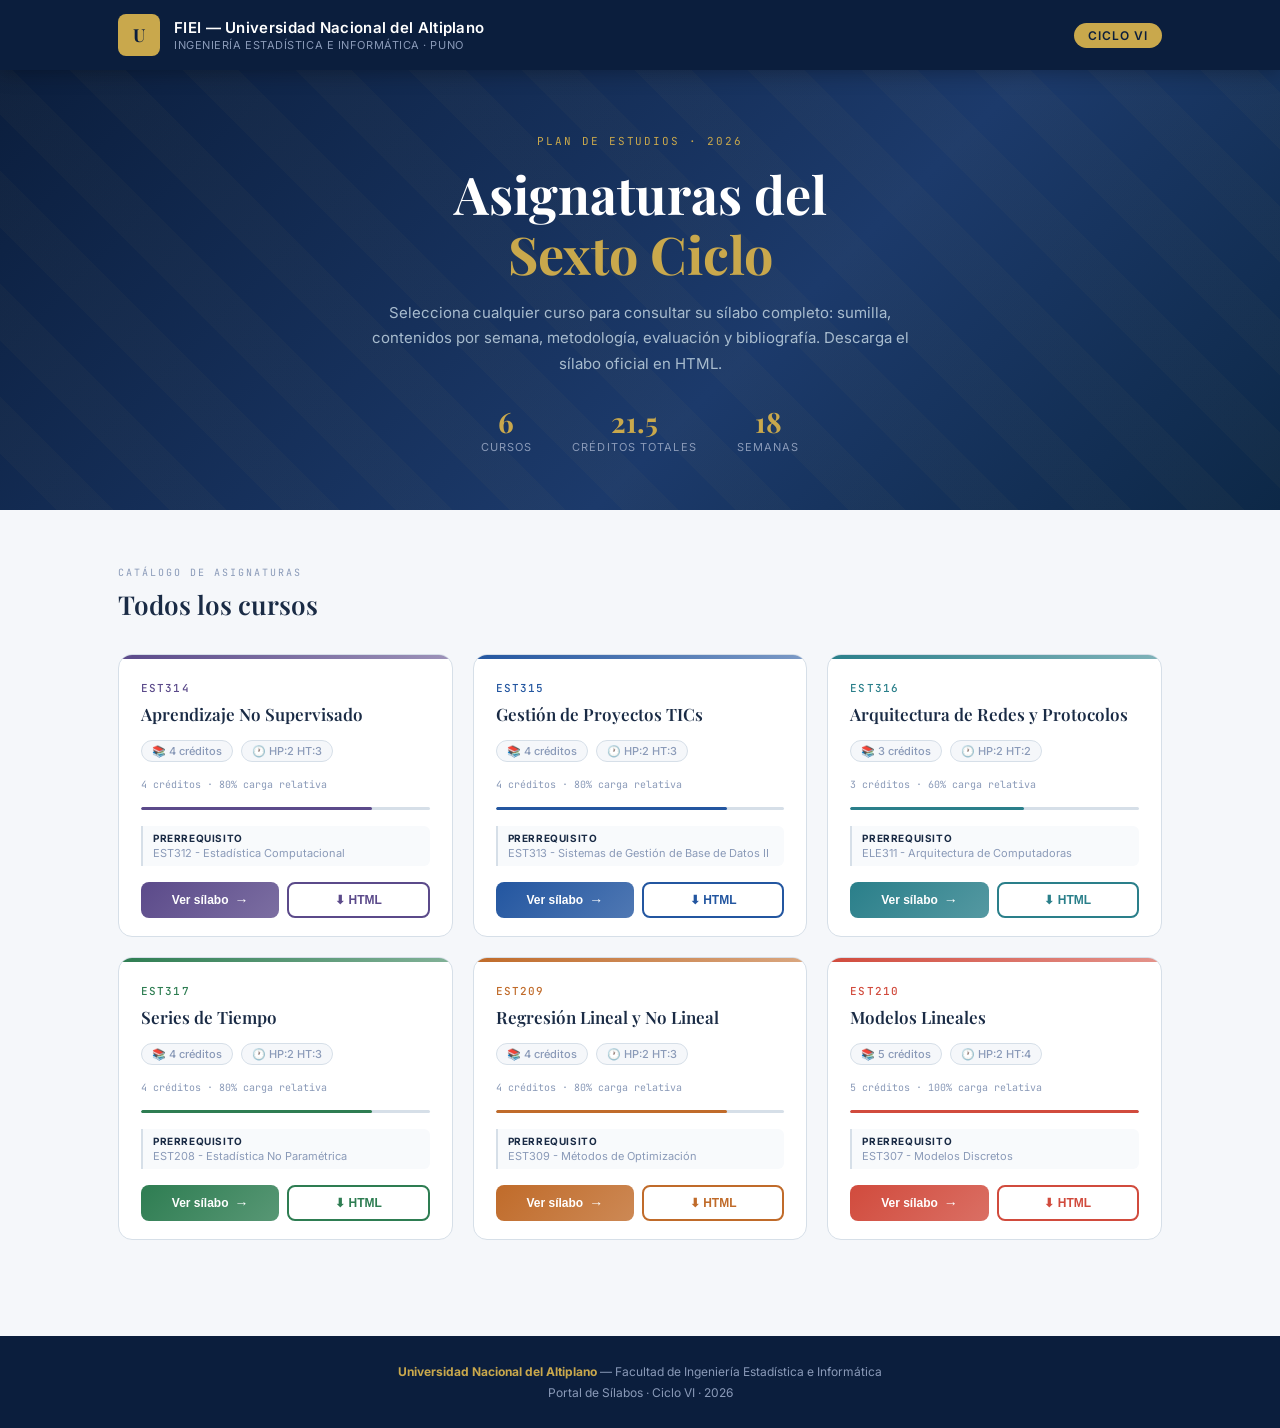
==== commit fa7a58c5: "Update index.html" ====
--- a/index.html
+++ b/index.html
@@ -170,7 +170,6 @@
     border-radius: 14px;
     border: 1px solid var(--border);
     overflow: hidden;
-    cursor: pointer;
     transition: transform 0.2s ease, box-shadow 0.2s ease;
     position: relative;
   }
@@ -223,7 +222,6 @@
   .card-credits-fill {
     height: 100%;
     border-radius: 2px;
-    transition: width 0.6s ease;
   }
   .card-credits-label {
     font-size: 10px;
@@ -241,24 +239,32 @@
     margin-bottom: 16px;
   }
   .prereq strong { color: var(--text); font-size: 10px; text-transform: uppercase; letter-spacing: 0.06em; display: block; margin-bottom: 2px; }
+
+  /* Card buttons row */
+  .card-actions { display: flex; gap: 8px; }
   .card-btn {
     display: inline-flex;
     align-items: center;
     gap: 6px;
-    padding: 9px 18px;
+    padding: 9px 14px;
     border-radius: 8px;
-    font-size: 13px;
+    font-size: 12px;
     font-weight: 600;
     color: var(--white);
     border: none;
     cursor: pointer;
     transition: opacity 0.15s ease, transform 0.15s ease;
     text-decoration: none;
-    width: 100%;
+    flex: 1;
     justify-content: center;
   }
   .card-btn:hover { opacity: 0.88; transform: scale(0.98); }
-  .btn-arrow { font-size: 16px; transition: transform 0.2s; }
+  .card-btn-outline {
+    background: transparent !important;
+    border: 2px solid currentColor;
+    color: inherit;
+  }
+  .btn-arrow { font-size: 14px; transition: transform 0.2s; }
   .course-card:hover .btn-arrow { transform: translateX(3px); }
 
   /* ── MODAL ── */
@@ -311,7 +317,7 @@
     line-height: 1.2;
     margin-bottom: 10px;
   }
-  .modal-chips { display: flex; gap: 8px; flex-wrap: wrap; }
+  .modal-chips { display: flex; gap: 8px; flex-wrap: wrap; margin-bottom: 14px; }
   .chip {
     background: rgba(255,255,255,0.15);
     border: 1px solid rgba(255,255,255,0.25);
@@ -335,8 +341,29 @@
     transition: background 0.15s;
   }
   .modal-close:hover { background: rgba(255,255,255,0.3); }
+
+  /* Nav links inside modal */
+  .modal-nav {
+    display: flex;
+    flex-wrap: wrap;
+    gap: 6px;
+    padding: 0 32px 20px;
+    background: rgba(0,0,0,0.15);
+  }
+  .modal-nav a {
+    color: rgba(255,255,255,0.75);
+    font-size: 12px;
+    font-weight: 500;
+    text-decoration: none;
+    padding: 3px 10px;
+    border-radius: 12px;
+    border: 1px solid rgba(255,255,255,0.2);
+    transition: background 0.15s, color 0.15s;
+  }
+  .modal-nav a:hover { background: rgba(255,255,255,0.15); color: #fff; }
+
   .modal-body { padding: 32px; }
-  .syllabus-section { margin-bottom: 28px; }
+  .syllabus-section { margin-bottom: 28px; scroll-margin-top: 20px; }
   .syl-title {
     font-family: 'Playfair Display', serif;
     font-size: 16px;
@@ -404,6 +431,69 @@
   .eval-pct { font-family: 'JetBrains Mono', monospace; font-size: 14px; font-weight: 600; }
   .eval-bar-wrap { grid-column: 1/-1; height: 3px; background: var(--border); border-radius: 2px; margin-bottom: 4px; }
   .eval-bar { height: 100%; border-radius: 2px; }
+
+  /* Bibliography */
+  .bib-list { list-style: none; display: flex; flex-direction: column; gap: 10px; }
+  .bib-list li {
+    font-size: 13px;
+    color: #374151;
+    padding-left: 22px;
+    position: relative;
+    line-height: 1.6;
+    border-left: 2px solid var(--border);
+    padding: 6px 10px;
+    border-radius: 0 6px 6px 0;
+  }
+
+  /* Resources */
+  .resources-grid { display: flex; flex-wrap: wrap; gap: 8px; }
+  .resource-link {
+    display: inline-flex;
+    align-items: center;
+    gap: 5px;
+    padding: 6px 14px;
+    border-radius: 8px;
+    font-size: 12px;
+    font-weight: 500;
+    text-decoration: none;
+    border: 1px solid var(--border);
+    color: var(--text);
+    background: var(--offwhite);
+    transition: border-color 0.15s, background 0.15s;
+  }
+  .resource-link:hover { background: #E8EDF4; }
+
+  /* Contact */
+  .contact-box {
+    background: var(--offwhite);
+    border: 1px solid var(--border);
+    border-radius: 10px;
+    padding: 16px 20px;
+    display: flex;
+    align-items: center;
+    gap: 12px;
+    font-size: 14px;
+    color: var(--text);
+  }
+
+  /* Download btn in modal */
+  .modal-download-btn {
+    display: inline-flex;
+    align-items: center;
+    gap: 7px;
+    padding: 9px 20px;
+    border-radius: 8px;
+    font-size: 13px;
+    font-weight: 600;
+    color: var(--white);
+    border: none;
+    cursor: pointer;
+    transition: opacity 0.15s;
+    background: rgba(255,255,255,0.2);
+    border: 1px solid rgba(255,255,255,0.35);
+  }
+  .modal-download-btn:hover { background: rgba(255,255,255,0.3); }
+
   .modal-footer {
     padding: 18px 32px;
     background: var(--offwhite);
@@ -413,6 +503,8 @@
     justify-content: space-between;
     font-size: 12px;
     color: var(--muted);
+    gap: 12px;
+    flex-wrap: wrap;
   }
 
   /* ── FOOTER ── */
@@ -429,8 +521,10 @@
   @media (max-width: 600px) {
     .modal-body { padding: 20px 18px; }
     .modal-header { padding: 20px 18px 16px; }
-    .modal-footer { flex-direction: column; gap: 6px; }
+    .modal-nav { padding: 0 18px 16px; }
+    .modal-footer { flex-direction: column; gap: 8px; }
     .hero-stats { gap: 24px; }
+    .card-actions { flex-direction: column; }
   }
 </style>
 </head>
@@ -455,7 +549,7 @@
   <div class="hero-content">
     <p class="hero-eyebrow">Plan de estudios · 2026</p>
     <h2>Asignaturas del<br><span>Sexto Ciclo</span></h2>
-    <p class="hero-desc">Selecciona cualquier curso para consultar su sílabo completo: sumilla, contenidos por semana, metodología y evaluación.</p>
+    <p class="hero-desc">Selecciona cualquier curso para consultar su sílabo completo: sumilla, contenidos por semana, metodología, evaluación y bibliografía. Descarga el sílabo oficial en HTML.</p>
     <div class="hero-stats">
       <div class="stat"><div class="stat-num">6</div><div class="stat-label">Cursos</div></div>
       <div class="stat"><div class="stat-num">21.5</div><div class="stat-label">Créditos totales</div></div>
@@ -479,7 +573,11 @@
       <p class="modal-eyebrow" id="modal-eyebrow"></p>
       <h2 class="modal-title" id="modal-title"></h2>
       <div class="modal-chips" id="modal-chips"></div>
+      <button class="modal-download-btn" id="modal-download-btn" onclick="downloadCurrentSyllabus()">
+        ⬇ Descargar sílabo HTML
+      </button>
     </div>
+    <div class="modal-nav" id="modal-nav"></div>
     <div class="modal-body" id="modal-body"></div>
     <div class="modal-footer">
       <span id="modal-footer-left"></span>
@@ -504,11 +602,12 @@
     color: "#5B4A8A",
     colorLight: "#F3F0FA",
     professor: "Prof. Dr. Leonid Alemán Gonzales",
-    sumilla: `El curso de Aprendizaje No Supervisado corresponde al área de Estudios de Especialidad y es de naturaleza teórico-práctica. Desarrolla competencias para analizar, implementar y evaluar algoritmos de aprendizaje automático que permiten descubrir patrones y estructuras ocultas en datos sin etiquetas previas, fundamentales en ciencia de datos e inteligencia artificial.
-
-El curso aborda desde los fundamentos matemáticos y estadísticos hasta la implementación computacional de algoritmos de agrupamiento, reducción de dimensionalidad, detección de anomalías y modelado generativo. Se utilizan herramientas del ecosistema Python (scikit-learn, TensorFlow, PyTorch) y entornos colaborativos como Google Colab y Jupyter Notebooks.
-
-Los estudiantes aplicarán los algoritmos en conjuntos de datos reales, desarrollando criterio para seleccionar el método más adecuado según el contexto, interpretar resultados y comunicar hallazgos de manera rigurosa.`,
+    contact: "laleman@unap.edu.pe",
+    sumilla: [
+      "El curso de Aprendizaje No Supervisado corresponde al área de Estudios de Especialidad y es de naturaleza teórico-práctica. Desarrolla competencias para analizar, implementar y evaluar algoritmos de aprendizaje automático que permiten descubrir patrones y estructuras ocultas en datos sin etiquetas previas, fundamentales en ciencia de datos e inteligencia artificial.",
+      "El curso aborda desde los fundamentos matemáticos y estadísticos hasta la implementación computacional de algoritmos de agrupamiento, reducción de dimensionalidad, detección de anomalías y modelado generativo. Se utilizan herramientas del ecosistema Python (scikit-learn, TensorFlow, PyTorch) y entornos colaborativos como Google Colab y Jupyter Notebooks.",
+      "Los estudiantes aplicarán los algoritmos en conjuntos de datos reales, desarrollando criterio para seleccionar el método más adecuado según el contexto, interpretar resultados y comunicar hallazgos de manera rigurosa."
+    ],
     logro: "Al finalizar el curso, el estudiante implementa y evalúa algoritmos de aprendizaje no supervisado aplicando técnicas de agrupamiento, reducción dimensional y detección de anomalías sobre datos reales, seleccionando el método más adecuado según el contexto y comunicando los resultados con rigor estadístico.",
     unidades: [
       {
@@ -516,15 +615,15 @@
         semanas: "1 al 9",
         logro: "Implementa y evalúa algoritmos de agrupamiento clásicos sobre conjuntos de datos reales, analizando sus fundamentos matemáticos y métricas de validación.",
         semanas_list: [
-          { n: "Sem 1", t: "Introducción al aprendizaje no supervisado. Tipos, aplicaciones y comparación con aprendizaje supervisado." },
-          { n: "Sem 2", t: "Preprocesamiento de datos: normalización, imputación, codificación y manejo de valores atípicos." },
-          { n: "Sem 3", t: "K-Means: fundamentos, algoritmo, criterio de convergencia y método del codo." },
-          { n: "Sem 4", t: "Clustering jerárquico: dendrogramas, linkage y criterios de corte." },
-          { n: "Sem 5", t: "DBSCAN y clustering basado en densidad: parámetros epsilon y MinPts." },
-          { n: "Sem 6", t: "Métricas de evaluación: Silhouette Score, Davies-Bouldin, Adjusted Rand Index." },
-          { n: "Sem 7", t: "Clustering espectral y métodos basados en grafos." },
-          { n: "Sem 8", t: "Comparativa de algoritmos de agrupamiento: ventajas, limitaciones y casos de uso." },
-          { n: "Sem 9", t: "Sustentación parcial: análisis de agrupamiento en dataset real con documentación en Colab." },
+          { n: "Semana 1", t: "Introducción al aprendizaje no supervisado. Tipos, aplicaciones y comparación con aprendizaje supervisado." },
+          { n: "Semana 2", t: "Preprocesamiento de datos: normalización, imputación, codificación y manejo de valores atípicos." },
+          { n: "Semana 3", t: "K-Means: fundamentos, algoritmo, criterio de convergencia y método del codo." },
+          { n: "Semana 4", t: "Clustering jerárquico: dendrogramas, linkage y criterios de corte." },
+          { n: "Semana 5", t: "DBSCAN y clustering basado en densidad: parámetros epsilon y MinPts." },
+          { n: "Semana 6", t: "Métricas de evaluación: Silhouette Score, Davies-Bouldin, Adjusted Rand Index." },
+          { n: "Semana 7", t: "Clustering espectral y métodos basados en grafos." },
+          { n: "Semana 8", t: "Comparativa de algoritmos de agrupamiento: ventajas, limitaciones y casos de uso." },
+          { n: "Semana 9", t: "Sustentación parcial: análisis de agrupamiento en dataset real con documentación en Colab." },
         ]
       },
       {
@@ -532,15 +631,15 @@
         semanas: "10 al 18",
         logro: "Aplica técnicas de reducción dimensional y modelos generativos para extraer representaciones significativas de datos de alta dimensión.",
         semanas_list: [
-          { n: "Sem 10", t: "Análisis de Componentes Principales (PCA): varianza explicada y biplots." },
-          { n: "Sem 11", t: "t-SNE y UMAP: visualización de datos de alta dimensión." },
-          { n: "Sem 12", t: "Autoencoders: arquitectura, entrenamiento y representaciones latentes." },
-          { n: "Sem 13", t: "Autoencoders variacionales (VAE) y generación de datos." },
-          { n: "Sem 14", t: "Detección de anomalías: Isolation Forest, LOF y One-Class SVM." },
-          { n: "Sem 15", t: "Modelos de mezcla Gaussiana (GMM) y algoritmo EM." },
-          { n: "Sem 16", t: "Reglas de asociación: Apriori, FP-Growth y métricas soporte/confianza/lift." },
-          { n: "Sem 17", t: "Proyecto integrador: pipeline completo de análisis no supervisado." },
-          { n: "Sem 18", t: "Presentación final, revisión de portafolio y reflexión del aprendizaje." },
+          { n: "Semana 10", t: "Análisis de Componentes Principales (PCA): varianza explicada y biplots." },
+          { n: "Semana 11", t: "t-SNE y UMAP: visualización de datos de alta dimensión." },
+          { n: "Semana 12", t: "Autoencoders: arquitectura, entrenamiento y representaciones latentes." },
+          { n: "Semana 13", t: "Autoencoders variacionales (VAE) y generación de datos." },
+          { n: "Semana 14", t: "Detección de anomalías: Isolation Forest, LOF y One-Class SVM." },
+          { n: "Semana 15", t: "Modelos de mezcla Gaussiana (GMM) y algoritmo EM." },
+          { n: "Semana 16", t: "Reglas de asociación: Apriori, FP-Growth y métricas soporte/confianza/lift." },
+          { n: "Semana 17", t: "Proyecto integrador: pipeline completo de análisis no supervisado." },
+          { n: "Semana 18", t: "Presentación final, revisión de portafolio y reflexión del aprendizaje." },
         ]
       }
     ],
@@ -553,7 +652,7 @@
     ],
     metodologia: [
       "Aprendizaje basado en problemas con datasets reales.",
-      "Implementación progresiva en Python/Google Colab.",
+      "Implementación progresiva en Python y Google Colab.",
       "Revisiones semanales de código y resultados.",
       "Exposiciones técnicas individuales y grupales.",
       "Documentación científica de experimentos.",
@@ -564,6 +663,19 @@
       "Informe técnico de reducción dimensional.",
       "Proyecto integrador con pipeline completo.",
       "Presentación final tipo demo científico.",
+    ],
+    recursos: [
+      { name: "Google Colab", url: "https://colab.research.google.com/" },
+      { name: "scikit-learn", url: "https://scikit-learn.org/" },
+      { name: "PyTorch", url: "https://pytorch.org/" },
+      { name: "Kaggle Datasets", url: "https://www.kaggle.com/datasets" },
+    ],
+    bibliografia: [
+      "Bishop, C. M. (2006). Pattern Recognition and Machine Learning. Springer.",
+      "Géron, A. (2022). Hands-On Machine Learning with Scikit-Learn, Keras, and TensorFlow. O'Reilly.",
+      "Murphy, K. P. (2022). Probabilistic Machine Learning: An Introduction. MIT Press.",
+      "Goodfellow, I., Bengio, Y. & Courville, A. (2016). Deep Learning. MIT Press.",
+      "Han, J., Kamber, M. & Pei, J. (2011). Data Mining: Concepts and Techniques. Morgan Kaufmann.",
     ]
   },
   {
@@ -576,43 +688,43 @@
     colorLight: "#EEF3FB",
     professor: "Prof. M. Sc. Romel Percy Melgarejo Bolívar",
     contact: "permelro@unap.edu.pe",
-    sumilla: `El curso de Gestión de Proyectos TICs corresponde al área de Estudios de Especialidad y es de naturaleza teórico-práctica. Tiene como propósito desarrollar competencias para formular, planificar, ejecutar, monitorear, controlar y cerrar proyectos tecnológicos vinculados a la Ingeniería Estadística e Informática.
-
-El curso se orienta a la gestión de portafolios de proyectos desde el inicio hasta el cierre, integrando las principales líneas de desarrollo profesional de la carrera: desarrollo de software, programación, diseño de sistemas, redes y telecomunicaciones, estadística aplicada, ciencia de datos, inteligencia artificial, análisis estadístico y asesorías de tesis.
-
-Para ello, los estudiantes utilizarán herramientas colaborativas como GitHub, GitHub Projects y Notion, aplicando metodologías tradicionales, ágiles e híbridas como PMBOK, Scrum, Kanban y Design Thinking.`,
-    logro: "Al finalizar el curso, el estudiante gestiona portafolios y proyectos TIC aplicando metodologías tradicionales, ágiles e híbridas para planificar, ejecutar, monitorear y controlar iniciativas tecnológicas, utilizando herramientas digitales que garanticen trazabilidad, calidad y cumplimiento de objetivos.",
+    sumilla: [
+      "El curso de Gestión de Proyectos TICs corresponde al área de Estudios de Especialidad y es de naturaleza teórico-práctica. Tiene como propósito desarrollar competencias para formular, planificar, ejecutar, monitorear, controlar y cerrar proyectos tecnológicos vinculados a la Ingeniería Estadística e Informática.",
+      "El curso se orienta a la gestión de portafolios de proyectos desde el inicio hasta el cierre, integrando las principales líneas de desarrollo profesional de la carrera: desarrollo de software, programación, diseño de sistemas, redes y telecomunicaciones, estadística aplicada, ciencia de datos, inteligencia artificial, análisis estadístico y asesorías de tesis relacionadas con el procesamiento de datos.",
+      "Para ello, los estudiantes utilizarán herramientas colaborativas como GitHub, GitHub Projects y Notion, aplicando metodologías tradicionales, ágiles e híbridas como PMBOK, Scrum, Kanban, Design Thinking y gestión basada en evidencias. El curso promueve el trabajo en equipo, la trazabilidad, la documentación técnica y la entrega progresiva de valor mediante proyectos reales."
+    ],
+    logro: "Al finalizar el curso, el estudiante gestiona portafolios y proyectos de Tecnologías de Información y Comunicación aplicando metodologías tradicionales, ágiles e híbridas para planificar, ejecutar, monitorear y controlar iniciativas relacionadas con desarrollo de software, redes, estadística, ciencia de datos e investigación aplicada, utilizando herramientas digitales que garanticen trazabilidad, calidad y cumplimiento de objetivos durante todo el ciclo de vida del proyecto.",
     unidades: [
       {
         nombre: "Unidad I: Formulación, planificación y organización del portafolio TIC",
         semanas: "1 al 9",
         logro: "Formula y organiza un proyecto TIC real mediante la identificación de problemas, definición de objetivos, planificación de entregables y construcción de un portafolio digital en GitHub y Notion.",
         semanas_list: [
-          { n: "Sem 1", t: "Presentación del curso. Enfoque por proyectos y portafolios. Líneas de trabajo." },
-          { n: "Sem 2", t: "Gestión de proyectos TIC. Proyecto, programa y portafolio. Ciclo de vida." },
-          { n: "Sem 3", t: "Identificación de problemas, necesidades y oportunidades en contextos reales." },
-          { n: "Sem 4", t: "Design Thinking e ideación de proyectos tecnológicos." },
-          { n: "Sem 5", t: "Formulación del proyecto: problema, objetivos, alcance, entregables e indicadores." },
-          { n: "Sem 6", t: "Acta de constitución del proyecto. Roles, responsabilidades e interesados." },
-          { n: "Sem 7", t: "Organización del portafolio en Notion: documentación, cronograma y evidencias." },
-          { n: "Sem 8", t: "Organización del repositorio en GitHub: README, issues, milestones y versiones." },
-          { n: "Sem 9", t: "Sustentación parcial: pitch, Project Charter y tablero de seguimiento." },
+          { n: "Semana 1", t: "Presentación del curso. Enfoque por proyectos y portafolios. Líneas de trabajo: software, redes, estadística, ciencia de datos e investigación." },
+          { n: "Semana 2", t: "Gestión de proyectos TIC. Proyecto, programa y portafolio. Ciclo de vida del proyecto." },
+          { n: "Semana 3", t: "Identificación de problemas, necesidades y oportunidades en contextos reales." },
+          { n: "Semana 4", t: "Design Thinking e ideación de proyectos tecnológicos." },
+          { n: "Semana 5", t: "Formulación del proyecto: problema, objetivos, alcance, entregables e indicadores." },
+          { n: "Semana 6", t: "Acta de constitución del proyecto. Roles, responsabilidades e interesados." },
+          { n: "Semana 7", t: "Organización del portafolio en Notion: documentación, cronograma, bitácora y evidencias." },
+          { n: "Semana 8", t: "Organización del repositorio en GitHub: estructura, README, issues, milestones y control de versiones." },
+          { n: "Semana 9", t: "Sustentación parcial del proyecto: pitch, Project Charter, tablero de seguimiento y portafolio inicial." },
         ]
       },
       {
         nombre: "Unidad II: Ejecución, seguimiento, control y cierre de proyectos TIC",
         semanas: "10 al 18",
-        logro: "Ejecuta, monitorea y cierra un proyecto TIC aplicando metodologías ágiles, gestión visual, control de riesgos e indicadores de avance.",
+        logro: "Ejecuta, monitorea y cierra un proyecto TIC aplicando metodologías ágiles, gestión visual, control de riesgos, indicadores de avance y presentación de resultados mediante un portafolio digital funcional.",
         semanas_list: [
-          { n: "Sem 10", t: "PMBOK aplicado a proyectos TIC. Enfoques predictivos, adaptativos e híbridos." },
-          { n: "Sem 11", t: "Scrum aplicado a proyectos de software, ciencia de datos y redes." },
-          { n: "Sem 12", t: "Kanban y gestión visual mediante GitHub Projects y Notion." },
-          { n: "Sem 13", t: "Gestión del cronograma, recursos, costos y responsabilidades del equipo." },
-          { n: "Sem 14", t: "Gestión de riesgos, calidad y cambios en proyectos TIC." },
-          { n: "Sem 15", t: "Métricas e indicadores: avance, cumplimiento, productividad, backlog e issues." },
-          { n: "Sem 16", t: "Documentación técnica, informe del proyecto y reportes estadísticos." },
-          { n: "Sem 17", t: "Preparación de presentación final: demo, dashboard o prototipo." },
-          { n: "Sem 18", t: "Presentación final, cierre del proyecto y reflexión del aprendizaje." },
+          { n: "Semana 10", t: "PMBOK aplicado a proyectos TIC. Enfoques predictivos, adaptativos e híbridos." },
+          { n: "Semana 11", t: "Scrum aplicado a proyectos de software, ciencia de datos, redes e investigación." },
+          { n: "Semana 12", t: "Kanban y gestión visual de tareas mediante GitHub Projects y Notion." },
+          { n: "Semana 13", t: "Gestión del cronograma, recursos, costos y responsabilidades del equipo." },
+          { n: "Semana 14", t: "Gestión de riesgos, calidad y cambios en proyectos TIC." },
+          { n: "Semana 15", t: "Métricas e indicadores: avance, cumplimiento, productividad, backlog, issues y evidencias." },
+          { n: "Semana 16", t: "Documentación técnica, informe del proyecto, manuales, reportes estadísticos o de ciencia de datos." },
+          { n: "Semana 17", t: "Preparación de la presentación final: demo, dashboard, prototipo, análisis, informe o solución implementada." },
+          { n: "Semana 18", t: "Presentación final, cierre del proyecto, evaluación del portafolio y reflexión del aprendizaje." },
         ]
       }
     ],
@@ -628,14 +740,41 @@
       "Trabajo colaborativo por equipos.",
       "Uso obligatorio de GitHub, GitHub Projects y Notion.",
       "Aplicación de Scrum, Kanban, PMBOK y metodologías híbridas.",
+      "Desarrollo de portafolios digitales de proyectos.",
+      "Asesoría continua y revisión semanal de avances.",
       "Presentaciones parciales y finales tipo Demo Day.",
     ],
     entregables: [
-      "Idea de proyecto TIC y Project Charter.",
-      "Portafolio en Notion y repositorio en GitHub.",
-      "Tablero Kanban o Scrum y bitácora de avances.",
-      "Cronograma del proyecto y matriz de riesgos.",
-      "Informe técnico y presentación final.",
+      "Idea de proyecto TIC.",
+      "Project Charter.",
+      "Portafolio en Notion.",
+      "Repositorio en GitHub con README, issues y milestones.",
+      "Tablero Kanban o Scrum activo.",
+      "Bitácora de avances semanal.",
+      "Cronograma del proyecto.",
+      "Matriz de riesgos.",
+      "Informe técnico o científico del proyecto.",
+      "Producto funcional, prototipo, dashboard o análisis estadístico.",
+      "Presentación final del proyecto.",
+    ],
+    recursos: [
+      { name: "GitHub", url: "https://github.com/" },
+      { name: "GitHub Projects", url: "https://docs.github.com/en/issues/planning-and-tracking-with-projects" },
+      { name: "Notion", url: "https://notion.so/" },
+      { name: "PMI", url: "https://www.pmi.org/" },
+      { name: "Scrum.org", url: "https://www.scrum.org/" },
+      { name: "Trello", url: "https://trello.com/" },
+      { name: "Jira", url: "https://www.atlassian.com/software/jira" },
+      { name: "Google Colab", url: "https://colab.research.google.com/" },
+    ],
+    bibliografia: [
+      "Project Management Institute. (2021). PMBOK® Guide – Seventh Edition. PMI.",
+      "Schwaber, K. & Sutherland, J. (2020). The Scrum Guide.",
+      "Schwalbe, K. Information Technology Project Management. Cengage Learning.",
+      "Meredith, J. R. & Mantel, S. J. Project Management: A Managerial Approach.",
+      "Pressman, R. Ingeniería del Software: Un enfoque práctico.",
+      "Kerzner, H. Project Management: A Systems Approach to Planning, Scheduling, and Controlling.",
+      "Wysocki, R. Effective Project Management: Traditional, Agile, Extreme, Hybrid.",
     ]
   },
   {
@@ -647,11 +786,12 @@
     color: "#2A7F8A",
     colorLight: "#EEF8F9",
     professor: "Prof. Ing. Área de Redes y Telecomunicaciones",
-    sumilla: `El curso de Arquitectura de Redes y Protocolos corresponde al área de Estudios de Especialidad y es de naturaleza teórico-práctica. Proporciona al estudiante los fundamentos teóricos y prácticos de las redes de computadoras modernas, desde la arquitectura física hasta los protocolos de aplicación.
-
-El curso cubre el modelo OSI y TCP/IP en profundidad, el diseño de redes LAN/WAN, protocolos de enrutamiento, seguridad en redes, redes inalámbricas y tendencias como SDN (Software Defined Networking) e IoT. Se utilizan simuladores como Cisco Packet Tracer y GNS3 para la práctica en entornos controlados.
-
-Los estudiantes diseñarán, configurarán y documentarán arquitecturas de red reales, desarrollando competencias para el análisis de tráfico, resolución de problemas y aseguramiento de la calidad del servicio.`,
+    contact: "redes@unap.edu.pe",
+    sumilla: [
+      "El curso de Arquitectura de Redes y Protocolos corresponde al área de Estudios de Especialidad y es de naturaleza teórico-práctica. Proporciona al estudiante los fundamentos teóricos y prácticos de las redes de computadoras modernas, desde la arquitectura física hasta los protocolos de aplicación.",
+      "El curso cubre el modelo OSI y TCP/IP en profundidad, el diseño de redes LAN/WAN, protocolos de enrutamiento, seguridad en redes, redes inalámbricas y tendencias como SDN (Software Defined Networking) e IoT. Se utilizan simuladores como Cisco Packet Tracer y GNS3 para la práctica en entornos controlados.",
+      "Los estudiantes diseñarán, configurarán y documentarán arquitecturas de red reales, desarrollando competencias para el análisis de tráfico, resolución de problemas y aseguramiento de la calidad del servicio."
+    ],
     logro: "Al finalizar el curso, el estudiante diseña, configura y documenta arquitecturas de red aplicando los protocolos del modelo TCP/IP, implementando soluciones de enrutamiento, seguridad y calidad de servicio en entornos simulados y reales.",
     unidades: [
       {
@@ -659,15 +799,15 @@
         semanas: "1 al 9",
         logro: "Analiza e implementa los protocolos fundamentales de las capas de red, enlace y transporte, configurando dispositivos en entornos simulados.",
         semanas_list: [
-          { n: "Sem 1", t: "Introducción a las redes de computadoras. Modelos OSI y TCP/IP. Historia y evolución." },
-          { n: "Sem 2", t: "Medios de transmisión: cables, fibra óptica y redes inalámbricas. Estándares físicos." },
-          { n: "Sem 3", t: "Capa de enlace de datos: Ethernet, switches, VLANs y Spanning Tree Protocol." },
-          { n: "Sem 4", t: "Capa de red: IPv4, IPv6, subneting y superneting (VLSM/CIDR)." },
-          { n: "Sem 5", t: "Protocolo IP: fragmentación, TTL, ARP y ICMP. Laboratorio de diagnóstico." },
-          { n: "Sem 6", t: "Capa de transporte: TCP vs UDP, control de flujo, congestión y Three-Way Handshake." },
-          { n: "Sem 7", t: "Enrutamiento estático y dinámico: RIP, OSPF y EIGRP. Comparativa." },
-          { n: "Sem 8", t: "NAT/PAT, DHCP y DNS: configuración y troubleshooting." },
-          { n: "Sem 9", t: "Evaluación parcial: diseño y configuración de red en Packet Tracer." },
+          { n: "Semana 1", t: "Introducción a las redes de computadoras. Modelos OSI y TCP/IP. Historia y evolución." },
+          { n: "Semana 2", t: "Medios de transmisión: cables, fibra óptica y redes inalámbricas. Estándares físicos." },
+          { n: "Semana 3", t: "Capa de enlace de datos: Ethernet, switches, VLANs y Spanning Tree Protocol." },
+          { n: "Semana 4", t: "Capa de red: IPv4, IPv6, subneting y superneting (VLSM/CIDR)." },
+          { n: "Semana 5", t: "Protocolo IP: fragmentación, TTL, ARP e ICMP. Laboratorio de diagnóstico." },
+          { n: "Semana 6", t: "Capa de transporte: TCP vs UDP, control de flujo, congestión y Three-Way Handshake." },
+          { n: "Semana 7", t: "Enrutamiento estático y dinámico: RIP, OSPF y EIGRP. Comparativa." },
+          { n: "Semana 8", t: "NAT/PAT, DHCP y DNS: configuración y troubleshooting." },
+          { n: "Semana 9", t: "Evaluación parcial: diseño y configuración de red en Packet Tracer." },
         ]
       },
       {
@@ -675,15 +815,15 @@
         semanas: "10 al 18",
         logro: "Implementa soluciones de seguridad perimetral, servicios de red avanzados y comprende las tendencias actuales en arquitecturas de red modernas.",
         semanas_list: [
-          { n: "Sem 10", t: "Seguridad en redes: firewalls, ACLs, IDS/IPS y zonas DMZ." },
-          { n: "Sem 11", t: "VPNs: IPSec, SSL/TLS, OpenVPN y túneles GRE." },
-          { n: "Sem 12", t: "Redes inalámbricas: 802.11a/b/g/n/ac/ax, WPA3 y configuración de APs." },
-          { n: "Sem 13", t: "Calidad de servicio (QoS): DiffServ, DSCP y gestión de ancho de banda." },
-          { n: "Sem 14", t: "Protocolos de capa de aplicación: HTTP/2, SMTP, FTP, SSH y SNMP." },
-          { n: "Sem 15", t: "Software Defined Networking (SDN) y NFV: conceptos y arquitectura OpenFlow." },
-          { n: "Sem 16", t: "IoT y redes de sensores: MQTT, CoAP y protocolos LPWAN." },
-          { n: "Sem 17", t: "Análisis de tráfico con Wireshark: captura, filtros y diagnóstico." },
-          { n: "Sem 18", t: "Proyecto final: diseño de red empresarial. Presentación y evaluación." },
+          { n: "Semana 10", t: "Seguridad en redes: firewalls, ACLs, IDS/IPS y zonas DMZ." },
+          { n: "Semana 11", t: "VPNs: IPSec, SSL/TLS, OpenVPN y túneles GRE." },
+          { n: "Semana 12", t: "Redes inalámbricas: 802.11a/b/g/n/ac/ax, WPA3 y configuración de APs." },
+          { n: "Semana 13", t: "Calidad de servicio (QoS): DiffServ, DSCP y gestión de ancho de banda." },
+          { n: "Semana 14", t: "Protocolos de capa de aplicación: HTTP/2, SMTP, FTP, SSH y SNMP." },
+          { n: "Semana 15", t: "Software Defined Networking (SDN) y NFV: conceptos y arquitectura OpenFlow." },
+          { n: "Semana 16", t: "IoT y redes de sensores: MQTT, CoAP y protocolos LPWAN." },
+          { n: "Semana 17", t: "Análisis de tráfico con Wireshark: captura, filtros y diagnóstico." },
+          { n: "Semana 18", t: "Proyecto final: diseño de red empresarial. Presentación y evaluación." },
         ]
       }
     ],
@@ -703,10 +843,23 @@
     ],
     entregables: [
       "Reportes de laboratorio por unidad.",
-      "Topología de red documentada (Packet Tracer).",
+      "Topología de red documentada (archivo Packet Tracer).",
       "Informe de seguridad y configuración de servicios.",
       "Proyecto final de red empresarial completa.",
       "Presentación técnica con demo en vivo.",
+    ],
+    recursos: [
+      { name: "Cisco Packet Tracer", url: "https://www.netacad.com/courses/packet-tracer" },
+      { name: "GNS3", url: "https://www.gns3.com/" },
+      { name: "Wireshark", url: "https://www.wireshark.org/" },
+      { name: "Cisco NetAcad", url: "https://www.netacad.com/" },
+    ],
+    bibliografia: [
+      "Tanenbaum, A. S. & Wetherall, D. J. (2011). Computer Networks (5th ed.). Prentice Hall.",
+      "Forouzan, B. A. (2013). Data Communications and Networking (5th ed.). McGraw-Hill.",
+      "Cisco Systems. CCNA Routing & Switching Official Cert Guide. Pearson.",
+      "Stallings, W. (2014). Data and Computer Communications (10th ed.). Pearson.",
+      "Kurose, J. F. & Ross, K. W. (2021). Computer Networking: A Top-Down Approach (8th ed.). Pearson.",
     ]
   },
   {
@@ -718,11 +871,12 @@
     color: "#2E7D52",
     colorLight: "#EEF8F2",
     professor: "Prof. M. Sc. Área de Estadística Aplicada",
-    sumilla: `El curso de Series de Tiempo corresponde al área de Estudios de Especialidad y es de naturaleza teórico-práctica. Desarrolla competencias para el análisis, modelado y pronóstico de datos secuenciales ordenados en el tiempo, con aplicaciones en economía, ciencia de datos, meteorología, epidemiología e ingeniería.
-
-El curso abarca desde los fundamentos estadísticos de la estacionariedad y la autocorrelación hasta los modelos más avanzados de pronóstico como ARIMA, SARIMA, modelos de suavizamiento exponencial, modelos de espacio de estados y redes neuronales recurrentes aplicadas a series temporales.
-
-Los estudiantes implementarán los modelos en R y Python, aplicándolos en conjuntos de datos reales, seleccionando el modelo óptimo mediante criterios de información y validando su capacidad predictiva con métricas de error apropiadas.`,
+    contact: "estadistica@unap.edu.pe",
+    sumilla: [
+      "El curso de Series de Tiempo corresponde al área de Estudios de Especialidad y es de naturaleza teórico-práctica. Desarrolla competencias para el análisis, modelado y pronóstico de datos secuenciales ordenados en el tiempo, con aplicaciones en economía, ciencia de datos, meteorología, epidemiología e ingeniería.",
+      "El curso abarca desde los fundamentos estadísticos de la estacionariedad y la autocorrelación hasta los modelos más avanzados de pronóstico como ARIMA, SARIMA, modelos de suavizamiento exponencial, modelos de espacio de estados y redes neuronales recurrentes aplicadas a series temporales.",
+      "Los estudiantes implementarán los modelos en R y Python, aplicándolos en conjuntos de datos reales, seleccionando el modelo óptimo mediante criterios de información y validando su capacidad predictiva con métricas de error apropiadas."
+    ],
     logro: "Al finalizar el curso, el estudiante analiza, modela y pronostica series de tiempo aplicando métodos estadísticos clásicos y modernos, seleccionando el modelo óptimo y evaluando su desempeño predictivo mediante métricas adecuadas sobre datos reales.",
     unidades: [
       {
@@ -730,15 +884,15 @@
         semanas: "1 al 9",
         logro: "Analiza las propiedades estadísticas de series de tiempo e implementa modelos ARIMA y sus variantes para el pronóstico de datos estacionarios y no estacionarios.",
         semanas_list: [
-          { n: "Sem 1", t: "Introducción a las series de tiempo. Componentes: tendencia, estacionalidad, ciclo e irregularidad." },
-          { n: "Sem 2", t: "Visualización y análisis exploratorio de series temporales en R y Python." },
-          { n: "Sem 3", t: "Estacionariedad: pruebas ADF, KPSS y PP. Transformaciones para estabilizar varianza." },
-          { n: "Sem 4", t: "Funciones de autocorrelación (ACF) y autocorrelación parcial (PACF)." },
-          { n: "Sem 5", t: "Modelos AR, MA y ARMA: identificación, estimación y diagnóstico." },
-          { n: "Sem 6", t: "Modelos ARIMA: diferenciación, selección de órdenes y criterios AIC/BIC." },
-          { n: "Sem 7", t: "Modelos SARIMA: manejo de estacionalidad. Aplicaciones en datos reales." },
-          { n: "Sem 8", t: "Suavizamiento exponencial: simple, Holt y Holt-Winters." },
-          { n: "Sem 9", t: "Evaluación parcial: modelado ARIMA completo sobre dataset real." },
+          { n: "Semana 1", t: "Introducción a las series de tiempo. Componentes: tendencia, estacionalidad, ciclo e irregularidad." },
+          { n: "Semana 2", t: "Visualización y análisis exploratorio de series temporales en R y Python." },
+          { n: "Semana 3", t: "Estacionariedad: pruebas ADF, KPSS y PP. Transformaciones para estabilizar varianza." },
+          { n: "Semana 4", t: "Funciones de autocorrelación (ACF) y autocorrelación parcial (PACF)." },
+          { n: "Semana 5", t: "Modelos AR, MA y ARMA: identificación, estimación y diagnóstico de residuos." },
+          { n: "Semana 6", t: "Modelos ARIMA: diferenciación, selección de órdenes y criterios AIC/BIC." },
+          { n: "Semana 7", t: "Modelos SARIMA: manejo de estacionalidad. Aplicaciones en datos reales." },
+          { n: "Semana 8", t: "Suavizamiento exponencial: simple, Holt y Holt-Winters." },
+          { n: "Semana 9", t: "Evaluación parcial: modelado ARIMA completo sobre dataset real." },
         ]
       },
       {
@@ -746,15 +900,15 @@
         semanas: "10 al 18",
         logro: "Implementa modelos avanzados de pronóstico incluyendo modelos multivariados, GARCH y redes neuronales aplicadas a series temporales.",
         semanas_list: [
-          { n: "Sem 10", t: "Métricas de evaluación de pronóstico: MAE, RMSE, MAPE y Theil U." },
-          { n: "Sem 11", t: "Modelos VAR: series de tiempo multivariadas y causalidad de Granger." },
-          { n: "Sem 12", t: "Modelos de volatilidad: ARCH y GARCH. Aplicaciones financieras." },
-          { n: "Sem 13", t: "Descomposición STL y modelos de regresión con efectos temporales." },
-          { n: "Sem 14", t: "Prophet de Facebook: series con múltiples estacionalidades y festivos." },
-          { n: "Sem 15", t: "Redes neuronales recurrentes (RNN, LSTM, GRU) para pronóstico temporal." },
-          { n: "Sem 16", t: "Intervalos de predicción y cuantificación de incertidumbre en pronósticos." },
-          { n: "Sem 17", t: "Proyecto integrador: pipeline completo de análisis y pronóstico." },
-          { n: "Sem 18", t: "Presentación final, comparativa de modelos y reflexión." },
+          { n: "Semana 10", t: "Métricas de evaluación de pronóstico: MAE, RMSE, MAPE y Theil U." },
+          { n: "Semana 11", t: "Modelos VAR: series de tiempo multivariadas y causalidad de Granger." },
+          { n: "Semana 12", t: "Modelos de volatilidad: ARCH y GARCH. Aplicaciones financieras." },
+          { n: "Semana 13", t: "Descomposición STL y modelos de regresión con efectos temporales." },
+          { n: "Semana 14", t: "Prophet de Meta (Facebook): series con múltiples estacionalidades y festivos." },
+          { n: "Semana 15", t: "Redes neuronales recurrentes (RNN, LSTM, GRU) para pronóstico temporal." },
+          { n: "Semana 16", t: "Intervalos de predicción y cuantificación de incertidumbre en pronósticos." },
+          { n: "Semana 17", t: "Proyecto integrador: pipeline completo de análisis y pronóstico con datos reales." },
+          { n: "Semana 18", t: "Presentación final, comparativa de modelos y reflexión del aprendizaje." },
         ]
       }
     ],
@@ -768,7 +922,7 @@
     metodologia: [
       "Clases teóricas con derivación matemática de modelos.",
       "Laboratorios computacionales en R y Python.",
-      "Análisis de casos reales (economía, clima, salud).",
+      "Análisis de casos reales (economía, clima, salud pública).",
       "Revisión semanal de avances y retroalimentación.",
       "Exposición y defensa de proyectos de pronóstico.",
     ],
@@ -778,6 +932,19 @@
       "Informe de modelado ARIMA con validación cruzada.",
       "Comparativa de modelos clásicos vs modernos.",
       "Proyecto final con pronóstico y reporte técnico.",
+    ],
+    recursos: [
+      { name: "R Project", url: "https://www.r-project.org/" },
+      { name: "statsmodels (Python)", url: "https://www.statsmodels.org/" },
+      { name: "Prophet (Meta)", url: "https://facebook.github.io/prophet/" },
+      { name: "Kaggle Datasets", url: "https://www.kaggle.com/datasets" },
+    ],
+    bibliografia: [
+      "Box, G. E. P., Jenkins, G. M., Reinsel, G. C. & Ljung, G. M. (2015). Time Series Analysis: Forecasting and Control (5th ed.). Wiley.",
+      "Hyndman, R. J. & Athanasopoulos, G. (2021). Forecasting: Principles and Practice (3rd ed.). OTexts. Disponible en: https://otexts.com/fpp3/",
+      "Shumway, R. H. & Stoffer, D. S. (2017). Time Series Analysis and Its Applications (4th ed.). Springer.",
+      "Hamilton, J. D. (1994). Time Series Analysis. Princeton University Press.",
+      "Chatfield, C. & Xing, H. (2019). The Analysis of Time Series: An Introduction with R. CRC Press.",
     ]
   },
   {
@@ -789,11 +956,12 @@
     color: "#C06B2A",
     colorLight: "#FBF3EE",
     professor: "Prof. M. Sc. Área de Estadística e Inferencia",
-    sumilla: `El curso de Regresión Lineal y No Lineal corresponde al área de Estudios de Especialidad y es de naturaleza teórico-práctica. Desarrolla competencias para modelar relaciones entre variables cuantitativas y cualitativas mediante técnicas estadísticas de regresión, fundamentales en la inferencia estadística, ciencia de datos y el aprendizaje automático supervisado.
-
-El curso abarca el modelo de regresión lineal simple y múltiple desde su fundamentación matricial, la regresión no lineal intrínsecamente linealizable y propiamente no lineal, modelos de regresión logística, regresión de Poisson y modelos lineales generalizados (GLM).
-
-Los estudiantes aplicarán los modelos en datos reales utilizando R y Python, evaluando supuestos, interpretando coeficientes, realizando inferencia y comparando el poder predictivo de diferentes especificaciones.`,
+    contact: "estadistica@unap.edu.pe",
+    sumilla: [
+      "El curso de Regresión Lineal y No Lineal corresponde al área de Estudios de Especialidad y es de naturaleza teórico-práctica. Desarrolla competencias para modelar relaciones entre variables cuantitativas y cualitativas mediante técnicas estadísticas de regresión, fundamentales en la inferencia estadística, ciencia de datos y el aprendizaje automático supervisado.",
+      "El curso abarca el modelo de regresión lineal simple y múltiple desde su fundamentación matricial, la regresión no lineal intrínsecamente linealizable y propiamente no lineal, modelos de regresión logística, regresión de Poisson y modelos lineales generalizados (GLM).",
+      "Los estudiantes aplicarán los modelos en datos reales utilizando R y Python, evaluando supuestos, interpretando coeficientes, realizando inferencia y comparando el poder predictivo de diferentes especificaciones."
+    ],
     logro: "Al finalizar el curso, el estudiante especifica, estima, verifica supuestos e interpreta modelos de regresión lineal y no lineal, aplicándolos a datos reales para modelar fenómenos de interés en estadística aplicada y ciencia de datos.",
     unidades: [
       {
@@ -801,15 +969,15 @@
         semanas: "1 al 9",
         logro: "Estima e interpreta modelos de regresión lineal mediante Mínimos Cuadrados Ordinarios, verifica supuestos y realiza inferencia estadística.",
         semanas_list: [
-          { n: "Sem 1", t: "Introducción al modelado estadístico. Correlación y causalidad. Análisis bivariado." },
-          { n: "Sem 2", t: "Regresión lineal simple: estimación MCO, interpretación y bondad de ajuste R²." },
-          { n: "Sem 3", t: "Inferencia en regresión: prueba t, F, intervalos de confianza y predicción." },
-          { n: "Sem 4", t: "Regresión lineal múltiple: formulación matricial (β = (X'X)⁻¹X'Y)." },
-          { n: "Sem 5", t: "Selección de variables: stepwise, AIC/BIC, LASSO y Ridge." },
-          { n: "Sem 6", t: "Verificación de supuestos: normalidad, homocedasticidad, independencia y multicolinealidad." },
-          { n: "Sem 7", t: "Variables dummy y efectos de interacción en regresión múltiple." },
-          { n: "Sem 8", t: "Valores influyentes: leverage, distancia de Cook y DFFITS." },
-          { n: "Sem 9", t: "Evaluación parcial: análisis completo de regresión múltiple en dataset real." },
+          { n: "Semana 1", t: "Introducción al modelado estadístico. Correlación y causalidad. Análisis bivariado." },
+          { n: "Semana 2", t: "Regresión lineal simple: estimación MCO, interpretación y bondad de ajuste R²." },
+          { n: "Semana 3", t: "Inferencia en regresión: prueba t, F, intervalos de confianza y predicción." },
+          { n: "Semana 4", t: "Regresión lineal múltiple: formulación matricial (β = (X'X)⁻¹X'Y)." },
+          { n: "Semana 5", t: "Selección de variables: stepwise, AIC/BIC, LASSO y Ridge." },
+          { n: "Semana 6", t: "Verificación de supuestos: normalidad, homocedasticidad, independencia y multicolinealidad." },
+          { n: "Semana 7", t: "Variables dummy y efectos de interacción en regresión múltiple." },
+          { n: "Semana 8", t: "Valores influyentes: leverage, distancia de Cook y DFFITS." },
+          { n: "Semana 9", t: "Evaluación parcial: análisis completo de regresión múltiple en dataset real." },
         ]
       },
       {
@@ -817,15 +985,15 @@
         semanas: "10 al 18",
         logro: "Aplica modelos de regresión no lineal, logística y modelos lineales generalizados a datos con respuestas no continuas o relaciones no lineales.",
         semanas_list: [
-          { n: "Sem 10", t: "Regresión no lineal: linealización, mínimos cuadrados no lineales (MCNL) y Gauss-Newton." },
-          { n: "Sem 11", t: "Modelos de crecimiento: logístico, Gompertz, von Bertalanffy y exponencial." },
-          { n: "Sem 12", t: "Regresión logística binaria: odds ratio, curva ROC y área AUC." },
-          { n: "Sem 13", t: "Regresión logística multinomial y ordinal: interpretación de coeficientes." },
-          { n: "Sem 14", t: "Regresión de Poisson y modelos para datos de conteo. Inflación de ceros." },
-          { n: "Sem 15", t: "Modelos lineales generalizados (GLM): familia exponencial y función de enlace." },
-          { n: "Sem 16", t: "Regresión spline, polinomial y modelos aditivos generalizados (GAM)." },
-          { n: "Sem 17", t: "Validación cruzada y métricas de desempeño predictivo." },
-          { n: "Sem 18", t: "Presentación del proyecto final y cierre del curso." },
+          { n: "Semana 10", t: "Regresión no lineal: linealización, mínimos cuadrados no lineales (MCNL) y Gauss-Newton." },
+          { n: "Semana 11", t: "Modelos de crecimiento: logístico, Gompertz, von Bertalanffy y exponencial." },
+          { n: "Semana 12", t: "Regresión logística binaria: odds ratio, curva ROC y área AUC." },
+          { n: "Semana 13", t: "Regresión logística multinomial y ordinal: interpretación de coeficientes." },
+          { n: "Semana 14", t: "Regresión de Poisson y modelos para datos de conteo. Inflación de ceros (ZIP)." },
+          { n: "Semana 15", t: "Modelos lineales generalizados (GLM): familia exponencial y función de enlace." },
+          { n: "Semana 16", t: "Regresión spline, polinomial y modelos aditivos generalizados (GAM)." },
+          { n: "Semana 17", t: "Validación cruzada y métricas de desempeño predictivo." },
+          { n: "Semana 18", t: "Presentación del proyecto final y cierre del curso." },
         ]
       }
     ],
@@ -838,17 +1006,30 @@
     ],
     metodologia: [
       "Derivación matemática y fundamentos matriciales.",
-      "Laboratorios aplicados en R (lm, glm) y Python (statsmodels).",
+      "Laboratorios aplicados en R (lm, glm) y Python (statsmodels, sklearn).",
       "Análisis de casos reales con interpretación contextual.",
       "Revisión crítica de supuestos y diagnóstico del modelo.",
       "Discusión de artículos científicos con modelos de regresión.",
     ],
     entregables: [
       "Scripts documentados por módulo temático.",
-      "Análisis de regresión lineal múltiple con informe.",
-      "Modelo de regresión logística con validación.",
+      "Análisis de regresión lineal múltiple con informe completo.",
+      "Modelo de regresión logística con validación y curva ROC.",
       "Proyecto integrador de modelado estadístico.",
       "Reporte técnico y presentación final.",
+    ],
+    recursos: [
+      { name: "R Project (lm, glm)", url: "https://www.r-project.org/" },
+      { name: "statsmodels (Python)", url: "https://www.statsmodels.org/" },
+      { name: "scikit-learn", url: "https://scikit-learn.org/" },
+      { name: "Kaggle Datasets", url: "https://www.kaggle.com/datasets" },
+    ],
+    bibliografia: [
+      "Montgomery, D. C., Peck, E. A. & Vining, G. G. (2012). Introduction to Linear Regression Analysis (5th ed.). Wiley.",
+      "Kutner, M., Nachtsheim, C., Neter, J. & Li, W. (2004). Applied Linear Statistical Models (5th ed.). McGraw-Hill.",
+      "Hosmer, D. W. & Lemeshow, S. (2013). Applied Logistic Regression (3rd ed.). Wiley.",
+      "Wood, S. N. (2017). Generalized Additive Models: An Introduction with R (2nd ed.). CRC Press.",
+      "James, G., Witten, D., Hastie, T. & Tibshirani, R. (2021). An Introduction to Statistical Learning (2nd ed.). Springer.",
     ]
   },
   {
@@ -860,11 +1041,12 @@
     color: "#D14B3D",
     colorLight: "#FBF0EF",
     professor: "Prof. Dr. Área de Estadística Matemática",
-    sumilla: `El curso de Modelos Lineales corresponde al área de Estudios de Especialidad y es de naturaleza teórico-práctica con alta carga matemática. Constituye el fundamento teórico unificador de los métodos estadísticos paramétricos clásicos, proporcionando al estudiante las herramientas algebraicas y probabilísticas para comprender y extender los modelos lineales en sus diversas formas.
-
-El curso desarrolla la teoría del modelo lineal general desde su formulación en álgebra matricial, las propiedades del estimador de mínimos cuadrados, el análisis de varianza como caso particular, los contrastes de hipótesis lineales, el análisis de covarianza y los modelos de efectos fijos, aleatorios y mixtos.
-
-Los estudiantes establecerán conexiones profundas entre regresión, ANOVA, ANCOVA y los modelos lineales generalizados, desarrollando la capacidad de especificar modelos adecuados y derivar sus propiedades teóricas.`,
+    contact: "estadistica@unap.edu.pe",
+    sumilla: [
+      "El curso de Modelos Lineales corresponde al área de Estudios de Especialidad y es de naturaleza teórico-práctica con alta carga matemática. Constituye el fundamento teórico unificador de los métodos estadísticos paramétricos clásicos, proporcionando al estudiante las herramientas algebraicas y probabilísticas para comprender y extender los modelos lineales en sus diversas formas.",
+      "El curso desarrolla la teoría del modelo lineal general desde su formulación en álgebra matricial, las propiedades del estimador de mínimos cuadrados, el análisis de varianza como caso particular, los contrastes de hipótesis lineales, el análisis de covarianza y los modelos de efectos fijos, aleatorios y mixtos.",
+      "Los estudiantes establecerán conexiones profundas entre regresión, ANOVA, ANCOVA y los modelos lineales generalizados, desarrollando la capacidad de especificar modelos adecuados y derivar sus propiedades teóricas con rigor matemático."
+    ],
     logro: "Al finalizar el curso, el estudiante especifica y analiza modelos lineales en su formulación matricial, derivando propiedades estadísticas, realizando inferencia mediante contrastes de hipótesis lineales y conectando la teoría con aplicaciones en regresión, ANOVA y modelos mixtos.",
     unidades: [
       {
@@ -872,15 +1054,15 @@
         semanas: "1 al 9",
         logro: "Domina la formulación matricial del modelo lineal, las propiedades del estimador MCO y la inferencia estadística mediante contrastes lineales.",
         semanas_list: [
-          { n: "Sem 1", t: "Repaso de álgebra lineal: espacios vectoriales, proyecciones ortogonales y eigenvalores." },
-          { n: "Sem 2", t: "Distribuciones matriciales: distribución normal multivariada, Wishart y sus propiedades." },
-          { n: "Sem 3", t: "El modelo lineal general: Y = Xβ + ε. Supuestos de Gauss-Markov." },
-          { n: "Sem 4", t: "Estimador MCO: propiedades MELI, existencia y unicidad. Caso no identificado." },
-          { n: "Sem 5", t: "Estimador de máxima verosimilitud y sus relaciones con MCO." },
-          { n: "Sem 6", t: "Inferencia: distribuciones de β̂, pruebas t, F y contrastes lineales Cβ = d." },
-          { n: "Sem 7", t: "Regiones de confianza elipsoidales y bandas de confianza." },
-          { n: "Sem 8", t: "Estimación con restricciones lineales: multiplicadores de Lagrange y mínimos cuadrados restringidos." },
-          { n: "Sem 9", t: "Evaluación parcial: derivaciones teóricas y aplicación computacional en R." },
+          { n: "Semana 1", t: "Repaso de álgebra lineal: espacios vectoriales, proyecciones ortogonales y eigenvalores." },
+          { n: "Semana 2", t: "Distribuciones matriciales: distribución normal multivariada, Wishart y sus propiedades." },
+          { n: "Semana 3", t: "El modelo lineal general: Y = Xβ + ε. Supuestos de Gauss-Markov." },
+          { n: "Semana 4", t: "Estimador MCO: propiedades MELI, existencia y unicidad. Caso no identificado." },
+          { n: "Semana 5", t: "Estimador de máxima verosimilitud y sus relaciones con MCO bajo normalidad." },
+          { n: "Semana 6", t: "Inferencia: distribuciones de β̂, pruebas t, F y contrastes lineales Cβ = d." },
+          { n: "Semana 7", t: "Regiones de confianza elipsoidales y bandas de confianza simultáneas." },
+          { n: "Semana 8", t: "Estimación con restricciones lineales: multiplicadores de Lagrange y MCO restringidos." },
+          { n: "Semana 9", t: "Evaluación parcial: derivaciones teóricas y aplicación computacional en R." },
         ]
       },
       {
@@ -888,15 +1070,15 @@
         semanas: "10 al 18",
         logro: "Especifica y analiza modelos ANOVA de una y múltiples vías, ANCOVA y modelos de efectos mixtos como extensiones del modelo lineal general.",
         semanas_list: [
-          { n: "Sem 10", t: "ANOVA de una vía como modelo lineal: efectos de tratamiento y sumas de cuadrados." },
-          { n: "Sem 11", t: "ANOVA de dos vías con y sin interacción: descomposición de la varianza total." },
-          { n: "Sem 12", t: "Comparaciones múltiples: Tukey, Bonferroni, Scheffé y tasa de falsos descubrimientos." },
-          { n: "Sem 13", t: "Diseños factoriales completos y fraccionados. Efectos principales e interacciones." },
-          { n: "Sem 14", t: "Análisis de covarianza (ANCOVA): combinación de factores y covariables." },
-          { n: "Sem 15", t: "Modelos de efectos aleatorios: componentes de varianza y REML." },
-          { n: "Sem 16", t: "Modelos lineales mixtos (LMM): estimación, predicción de efectos aleatorios (BLUP)." },
-          { n: "Sem 17", t: "Datos longitudinales y medidas repetidas como modelo lineal mixto." },
-          { n: "Sem 18", t: "Proyecto final: especificación y análisis de modelo lineal complejo. Presentación." },
+          { n: "Semana 10", t: "ANOVA de una vía como modelo lineal: efectos de tratamiento y sumas de cuadrados." },
+          { n: "Semana 11", t: "ANOVA de dos vías con y sin interacción: descomposición de la varianza total." },
+          { n: "Semana 12", t: "Comparaciones múltiples: Tukey, Bonferroni, Scheffé y tasa de falsos descubrimientos (FDR)." },
+          { n: "Semana 13", t: "Diseños factoriales completos y fraccionados. Efectos principales e interacciones." },
+          { n: "Semana 14", t: "Análisis de covarianza (ANCOVA): combinación de factores categóricos y covariables continuas." },
+          { n: "Semana 15", t: "Modelos de efectos aleatorios: componentes de varianza y estimación REML." },
+          { n: "Semana 16", t: "Modelos lineales mixtos (LMM): estimación, predicción de efectos aleatorios (BLUP)." },
+          { n: "Semana 17", t: "Datos longitudinales y medidas repetidas como modelo lineal mixto." },
+          { n: "Semana 18", t: "Proyecto final: especificación y análisis de modelo lineal complejo. Presentación." },
         ]
       }
     ],
@@ -909,20 +1091,34 @@
     ],
     metodologia: [
       "Clases magistrales con derivaciones matemáticas completas.",
-      "Resolución de problemas teóricos y demostraciones.",
+      "Resolución de problemas teóricos y demostraciones formales.",
       "Implementación computacional en R (lm, lme4, nlme).",
       "Análisis crítico de artículos con modelos lineales.",
-      "Exposición de proyectos con fundamento teórico.",
+      "Exposición de proyectos con fundamento teórico riguroso.",
     ],
     entregables: [
       "Series de problemas teóricos por unidad.",
-      "Derivaciones de propiedades del estimador MCO.",
+      "Derivaciones formales de propiedades del estimador MCO.",
       "Análisis ANOVA y ANCOVA documentado en R.",
-      "Modelo lineal mixto aplicado a datos reales.",
-      "Proyecto final con reporte matemático-estadístico.",
+      "Modelo lineal mixto aplicado a datos longitudinales reales.",
+      "Proyecto final con reporte matemático-estadístico completo.",
+    ],
+    recursos: [
+      { name: "R Project (lme4, nlme)", url: "https://www.r-project.org/" },
+      { name: "CRAN Task View: Mixed Models", url: "https://cran.r-project.org/web/views/MixedModels.html" },
+      { name: "Matrix Algebra (IPSUR)", url: "https://ipsur.org/" },
+    ],
+    bibliografia: [
+      "Searle, S. R., Casella, G. & McCulloch, C. E. (2006). Variance Components. Wiley.",
+      "Rencher, A. C. & Schaalje, G. B. (2008). Linear Models in Statistics (2nd ed.). Wiley.",
+      "McCulloch, C. E. & Searle, S. R. (2001). Generalized, Linear, and Mixed Models. Wiley.",
+      "Faraway, J. J. (2016). Extending the Linear Model with R (2nd ed.). CRC Press.",
+      "Pinheiro, J. C. & Bates, D. M. (2000). Mixed-Effects Models in S and S-PLUS. Springer.",
     ]
   }
 ];
+
+let currentCourseIndex = null;
 
 function renderCourses() {
   const grid = document.getElementById('courses-grid');
@@ -930,7 +1126,7 @@
     const maxCredits = 5;
     const fillPct = (c.credits / maxCredits * 100).toFixed(0);
     grid.innerHTML += `
-      <div class="course-card" onclick="openModal(${i})">
+      <div class="course-card">
         <div class="card-accent" style="background: linear-gradient(90deg, ${c.color}, ${c.color}99)"></div>
         <div class="card-body">
           <p class="card-code" style="color:${c.color}">${c.code}</p>
@@ -947,9 +1143,14 @@
             <strong>Prerrequisito</strong>
             ${c.prereq}
           </div>
-          <button class="card-btn" style="background: linear-gradient(135deg, ${c.color}, ${c.color}CC)">
-            Ver sílabo completo <span class="btn-arrow">→</span>
-          </button>
+          <div class="card-actions">
+            <button class="card-btn" style="background: linear-gradient(135deg, ${c.color}, ${c.color}CC)" onclick="openModal(${i})">
+              Ver sílabo <span class="btn-arrow">→</span>
+            </button>
+            <button class="card-btn" style="background:transparent; border: 2px solid ${c.color}; color:${c.color};" onclick="downloadSyllabus(${i})">
+              ⬇ HTML
+            </button>
+          </div>
         </div>
       </div>
     `;
@@ -957,39 +1158,52 @@
 }
 
 function openModal(i) {
+  currentCourseIndex = i;
   const c = COURSES[i];
   document.getElementById('modal-eyebrow').textContent = `${c.code} · Ciclo VI · FIEI UNAP`;
   document.getElementById('modal-title').textContent = c.title;
   document.getElementById('modal-header').style.background = `linear-gradient(135deg, ${c.color} 0%, ${c.color}CC 100%)`;
-  document.getElementById('modal-footer-left').textContent = `Prof: ${c.professor}`;
+  document.getElementById('modal-footer-left').textContent = `${c.professor}`;
   document.getElementById('modal-chips').innerHTML = `
     <span class="chip">📚 ${c.credits} créditos</span>
     <span class="chip">HP: ${c.hp} · HT: ${c.ht}</span>
     <span class="chip">Prereq: ${c.prereq.split(' - ')[0]}</span>
   `;
 
+  // Navigation links
+  document.getElementById('modal-nav').innerHTML = `
+    <a href="#ms-sumilla">Sumilla</a>
+    <a href="#ms-logro">Logro</a>
+    <a href="#ms-contenido">Contenido</a>
+    <a href="#ms-metodologia">Metodología</a>
+    <a href="#ms-evaluacion">Evaluación</a>
+    <a href="#ms-entregables">Entregables</a>
+    <a href="#ms-recursos">Recursos</a>
+    <a href="#ms-bibliografia">Bibliografía</a>
+    <a href="#ms-contacto">Contacto</a>
+  `;
+
   let html = '';
 
   // Sumilla
-  html += `<div class="syllabus-section">
-    <h3 class="syl-title">
-      <span class="icon" style="background:${c.color}">📋</span> Sumilla
-    </h3>
-    ${c.sumilla.trim().split('\n\n').map(p => `<p class="syl-text" style="margin-bottom:10px">${p.trim()}</p>`).join('')}
+  html += `<div class="syllabus-section" id="ms-sumilla">
+    <h3 class="syl-title"><span class="icon" style="background:${c.color}">📋</span> Sumilla</h3>
+    ${c.sumilla.map(p => `<p class="syl-text" style="margin-bottom:10px">${p}</p>`).join('')}
   </div>`;
 
   // Logro
-  html += `<div class="syllabus-section">
+  html += `<div class="syllabus-section" id="ms-logro">
     <h3 class="syl-title"><span class="icon" style="background:${c.color}">🎯</span> Logro del Curso</h3>
     <p class="syl-text">${c.logro}</p>
   </div>`;
 
   // Unidades
+  html += `<div class="syllabus-section" id="ms-contenido">`;
   c.unidades.forEach(u => {
-    html += `<div class="syllabus-section">
-      <h3 class="syl-title"><span class="icon" style="background:${c.color}">📅</span> ${u.nombre}</h3>
-      <p class="syl-text" style="margin-bottom:12px;font-style:italic;color:#555">Semanas ${u.semanas} · <em>Logro: ${u.logro}</em></p>
-      <div class="weeks-grid">
+    html += `
+      <h3 class="syl-title" style="margin-top:16px"><span class="icon" style="background:${c.color}">📅</span> ${u.nombre}</h3>
+      <p class="syl-text" style="margin-bottom:10px;font-style:italic;color:#555"><b>Semanas ${u.semanas}</b> · Logro: ${u.logro}</p>
+      <div class="weeks-grid" style="margin-bottom:18px">
         ${u.semanas_list.map(s => `
           <div class="week-row">
             <span class="week-num" style="background:${c.color}">${s.n}</span>
@@ -997,19 +1211,20 @@
           </div>
         `).join('')}
       </div>
-    </div>`;
+    `;
   });
+  html += `</div>`;
 
   // Metodología
-  html += `<div class="syllabus-section">
+  html += `<div class="syllabus-section" id="ms-metodologia">
     <h3 class="syl-title"><span class="icon" style="background:${c.color}">⚙️</span> Metodología</h3>
-    <ul class="syl-list" style="color:${c.color.replace('#','#')}">
-      ${c.metodologia.map(m => `<li style="--dot:${c.color}">${m}</li>`).join('')}
+    <ul class="syl-list">
+      ${c.metodologia.map(m => `<li>${m}</li>`).join('')}
     </ul>
   </div>`;
 
   // Evaluación
-  html += `<div class="syllabus-section">
+  html += `<div class="syllabus-section" id="ms-evaluacion">
     <h3 class="syl-title"><span class="icon" style="background:${c.color}">📊</span> Evaluación</h3>
     <div class="eval-grid">
       ${c.evaluacion.map(e => `
@@ -1023,20 +1238,42 @@
   </div>`;
 
   // Entregables
-  html += `<div class="syllabus-section">
+  html += `<div class="syllabus-section" id="ms-entregables">
     <h3 class="syl-title"><span class="icon" style="background:${c.color}">📦</span> Entregables</h3>
     <ul class="syl-list">
       ${c.entregables.map(e => `<li>${e}</li>`).join('')}
     </ul>
   </div>`;
 
+  // Recursos
+  html += `<div class="syllabus-section" id="ms-recursos">
+    <h3 class="syl-title"><span class="icon" style="background:${c.color}">🔗</span> Recursos</h3>
+    <div class="resources-grid">
+      ${c.recursos.map(r => `<a class="resource-link" href="${r.url}" target="_blank" rel="noopener">🔗 ${r.name}</a>`).join('')}
+    </div>
+  </div>`;
+
+  // Bibliografía
+  html += `<div class="syllabus-section" id="ms-bibliografia">
+    <h3 class="syl-title"><span class="icon" style="background:${c.color}">📖</span> Bibliografía</h3>
+    <ul class="bib-list">
+      ${c.bibliografia.map(b => `<li>${b}</li>`).join('')}
+    </ul>
+  </div>`;
+
+  // Contacto
+  html += `<div class="syllabus-section" id="ms-contacto">
+    <h3 class="syl-title"><span class="icon" style="background:${c.color}">✉️</span> Contacto</h3>
+    <div class="contact-box">
+      <span style="font-size:22px">👤</span>
+      <div>
+        <div style="font-weight:600; margin-bottom:2px">${c.professor}</div>
+        <div style="font-size:12px; color:#6B7280"><a href="mailto:${c.contact}" style="color:${c.color}; text-decoration:none">${c.contact}</a></div>
+      </div>
+    </div>
+  </div>`;
+
   document.getElementById('modal-body').innerHTML = html;
-
-  // Color list bullets
-  document.querySelectorAll('.syl-list li::before').forEach(el => {
-    el.style.color = c.color;
-  });
-
   document.getElementById('modal').classList.add('open');
   document.body.style.overflow = 'hidden';
 }
@@ -1046,12 +1283,296 @@
   document.body.style.overflow = '';
 }
 
+function downloadCurrentSyllabus() {
+  if (currentCourseIndex !== null) downloadSyllabus(currentCourseIndex);
+}
+
+function downloadSyllabus(i) {
+  const c = COURSES[i];
+  const html = generateSyllabusHTML(c);
+  const blob = new Blob([html], { type: 'text/html; charset=utf-8' });
+  const url = URL.createObjectURL(blob);
+  const a = document.createElement('a');
+  a.href = url;
+  a.download = `Silabo-${c.code}-${c.title.replace(/\s+/g,'_')}.html`;
+  a.click();
+  URL.revokeObjectURL(url);
+}
+
+function generateSyllabusHTML(c) {
+  const unidadesHTML = c.unidades.map(u => `
+<div class="pub">
+<h3>${u.nombre}</h3>
+<p><strong>Duración:</strong> Semanas ${u.semanas}</p>
+<p><strong>Logro de unidad:</strong> ${u.logro}</p>
+<ul>
+${u.semanas_list.map(s => `  <li><strong>${s.n}:</strong> ${s.t}</li>`).join('\n')}
+</ul>
+</div>`).join('\n');
+
+  const evalHTML = c.evaluacion.map(e => `  <li><strong>${e.item}:</strong> ${e.pct}%</li>`).join('\n');
+  const entregablesHTML = c.entregables.map(e => `  <li>${e}</li>`).join('\n');
+  const metodHTML = c.metodologia.map(m => `  <li>${m}</li>`).join('\n');
+  const recursosHTML = c.recursos.map(r => `  <li><a href="${r.url}" target="_blank">${r.name}</a></li>`).join('\n');
+  const bibHTML = c.bibliografia.map(b => `  <li>${b}</li>`).join('\n');
+  const sumillaHTML = c.sumilla.map(p => `<p style="text-align:justify">${p}</p>`).join('\n');
+
+  return `<!DOCTYPE HTML PUBLIC "-//W3C//DTD HTML 4.01 Transitional//EN">
+<html>
+<head>
+<meta http-equiv="Content-Type" content="text/html; charset=utf-8"/>
+<meta name="keywords" content="${c.title.toLowerCase()}, FIEI, UNAP, estadística, informática, sílabo"/>
+<meta name="description" content="Sílabo oficial del curso ${c.title} - Ingeniería Estadística e Informática - UNAP - Ciclo VI 2026"/>
+<title>${c.code} - ${c.title} - FIEI UNAP</title>
+<style>
+  body {
+    font-family: 'Source Sans Pro', Arial, sans-serif;
+    background-color: #060913;
+    margin: 0;
+    padding: 0;
+    color: #222;
+    line-height: 1.7;
+  }
+  .wrapper {
+    padding: 25px;
+  }
+  .content {
+    width: 800px;
+    max-width: 100%;
+    margin: 0 auto;
+    background-color: #fff;
+    padding: 30px 40px;
+    box-sizing: border-box;
+  }
+  .header-band {
+    background: ${c.color};
+    color: #fff;
+    padding: 28px 40px 22px;
+    margin: -30px -40px 28px -40px;
+  }
+  .course-code {
+    font-size: 13px;
+    letter-spacing: 0.15em;
+    text-transform: uppercase;
+    opacity: 0.85;
+    margin-bottom: 6px;
+  }
+  .course-title {
+    font-size: 36px;
+    font-weight: 700;
+    margin: 0 0 10px 0;
+    line-height: 1.15;
+  }
+  .course-meta {
+    font-size: 14px;
+    opacity: 0.9;
+    line-height: 1.8;
+  }
+  nav {
+    background: #f4f6f9;
+    border-left: 4px solid ${c.color};
+    padding: 12px 16px;
+    margin-bottom: 28px;
+    border-radius: 0 6px 6px 0;
+    font-size: 13px;
+  }
+  nav a {
+    color: ${c.color};
+    text-decoration: none;
+    margin-right: 10px;
+    font-weight: 600;
+  }
+  nav a:hover { text-decoration: underline; }
+  h2 {
+    font-size: 20px;
+    font-weight: 700;
+    color: ${c.color};
+    border-bottom: 2px solid ${c.color};
+    padding-bottom: 6px;
+    margin: 32px 0 12px 0;
+  }
+  h3 {
+    font-size: 16px;
+    font-weight: 700;
+    color: #1a2b45;
+    margin: 18px 0 8px 0;
+  }
+  p { margin-bottom: 10px; font-size: 14px; }
+  ul { padding-left: 22px; margin: 8px 0 14px 0; }
+  ul li { font-size: 14px; margin-bottom: 5px; }
+  .pub {
+    background: #f8fafc;
+    border: 1px solid #dde3ed;
+    border-radius: 8px;
+    padding: 18px 22px;
+    margin-bottom: 16px;
+  }
+  .pub h3 {
+    color: ${c.color};
+    margin-top: 0;
+    font-size: 15px;
+  }
+  hr { border: none; border-top: 1px solid #dde3ed; margin: 24px 0; }
+  .footer-bar {
+    background: #060913;
+    color: #8A9AB8;
+    text-align: center;
+    padding: 18px;
+    font-size: 12px;
+    margin-top: 24px;
+  }
+  .footer-bar a { color: ${c.color}; }
+  .contact-block {
+    background: #f4f6f9;
+    border-left: 4px solid ${c.color};
+    padding: 14px 18px;
+    border-radius: 0 8px 8px 0;
+    font-size: 14px;
+  }
+  .eval-item {
+    display: flex;
+    justify-content: space-between;
+    padding: 7px 0;
+    border-bottom: 1px solid #eee;
+    font-size: 14px;
+  }
+  .eval-pct {
+    font-weight: 700;
+    color: ${c.color};
+    white-space: nowrap;
+    margin-left: 16px;
+  }
+  @media (max-width: 860px) {
+    .content { width: 100%; padding: 20px 18px; }
+    .header-band { margin: -20px -18px 22px -18px; padding: 22px 18px 18px; }
+    .course-title { font-size: 26px; }
+  }
+</style>
+</head>
+<body>
+<div class="wrapper">
+<div class="content">
+
+  <div class="header-band">
+    <p class="course-code">${c.code} · Ciclo VI · FIEI UNAP · 2026</p>
+    <h1 class="course-title">${c.title}</h1>
+    <p class="course-meta">
+      Ingeniería Estadística e Informática · Facultad de Ingeniería Estadística e Informática<br>
+      Universidad Nacional del Altiplano — Puno<br><br>
+      Créditos: ${c.credits} &nbsp;|&nbsp; HP: ${c.hp} &nbsp;|&nbsp; HT: ${c.ht} &nbsp;|&nbsp; Total: ${c.hp + c.ht} horas semanales<br>
+      Prerrequisito: ${c.prereq}<br>
+      ${c.professor}
+    </p>
+  </div>
+
+  <nav>
+    <a href="#sumilla">Sumilla</a>
+    <a href="#logro">Logro</a>
+    <a href="#contenido">Contenido</a>
+    <a href="#metodologia">Metodología</a>
+    <a href="#evaluacion">Evaluación</a>
+    <a href="#entregables">Entregables</a>
+    <a href="#recursos">Recursos</a>
+    <a href="#bibliografia">Bibliografía</a>
+    <a href="#contacto">Contacto</a>
+  </nav>
+
+  <hr/>
+
+  <h2 id="sumilla">Sumilla</h2>
+  ${sumillaHTML}
+
+  <hr/>
+
+  <h2 id="logro">Logro del Curso</h2>
+  <p style="text-align:justify">${c.logro}</p>
+
+  <hr/>
+
+  <h2 id="contenido">Contenido por Unidades</h2>
+  ${unidadesHTML}
+
+  <hr/>
+
+  <h2 id="metodologia">Metodología</h2>
+  <div class="pub">
+    <ul>
+${metodHTML}
+    </ul>
+  </div>
+
+  <hr/>
+
+  <h2 id="evaluacion">Evaluación</h2>
+  <div class="pub">
+${c.evaluacion.map(e => `    <div class="eval-item"><span>${e.item}</span><span class="eval-pct">${e.pct}%</span></div>`).join('\n')}
+  </div>
+
+  <hr/>
+
+  <h2 id="entregables">Entregables</h2>
+  <div class="pub">
+    <ul>
+${entregablesHTML}
+    </ul>
+  </div>
+
+  <hr/>
+
+  <h2 id="recursos">Recursos</h2>
+  <div class="pub">
+    <ul>
+${recursosHTML}
+    </ul>
+  </div>
+
+  <hr/>
+
+  <h2 id="bibliografia">Bibliografía</h2>
+  <div class="pub">
+    <ul>
+${bibHTML}
+    </ul>
+  </div>
+
+  <hr/>
+
+  <h2 id="contacto">Contacto</h2>
+  <div class="contact-block">
+    <strong>${c.professor}</strong><br>
+    <a href="mailto:${c.contact}">${c.contact}</a><br>
+    Facultad de Ingeniería Estadística e Informática · UNAP · Puno
+  </div>
+
+  <hr/>
+
+</div>
+</div>
+
+<div class="footer-bar">
+  &copy; 2026 Universidad Nacional del Altiplano &mdash; FIEI &mdash; Ingeniería Estadística e Informática<br>
+  Sílabo Oficial · ${c.code} ${c.title} · Ciclo VI · 2026
+</div>
+
+</body>
+</html>`;
+}
+
 document.getElementById('modal').addEventListener('click', function(e) {
   if (e.target === this) closeModal();
 });
 
 document.addEventListener('keydown', function(e) {
   if (e.key === 'Escape') closeModal();
+});
+
+// Smooth scroll inside modal body for anchor links
+document.getElementById('modal-nav').addEventListener('click', function(e) {
+  if (e.target.tagName === 'A') {
+    e.preventDefault();
+    const target = document.querySelector(e.target.getAttribute('href'));
+    if (target) target.scrollIntoView({ behavior: 'smooth', block: 'start' });
+  }
 });
 
 renderCourses();
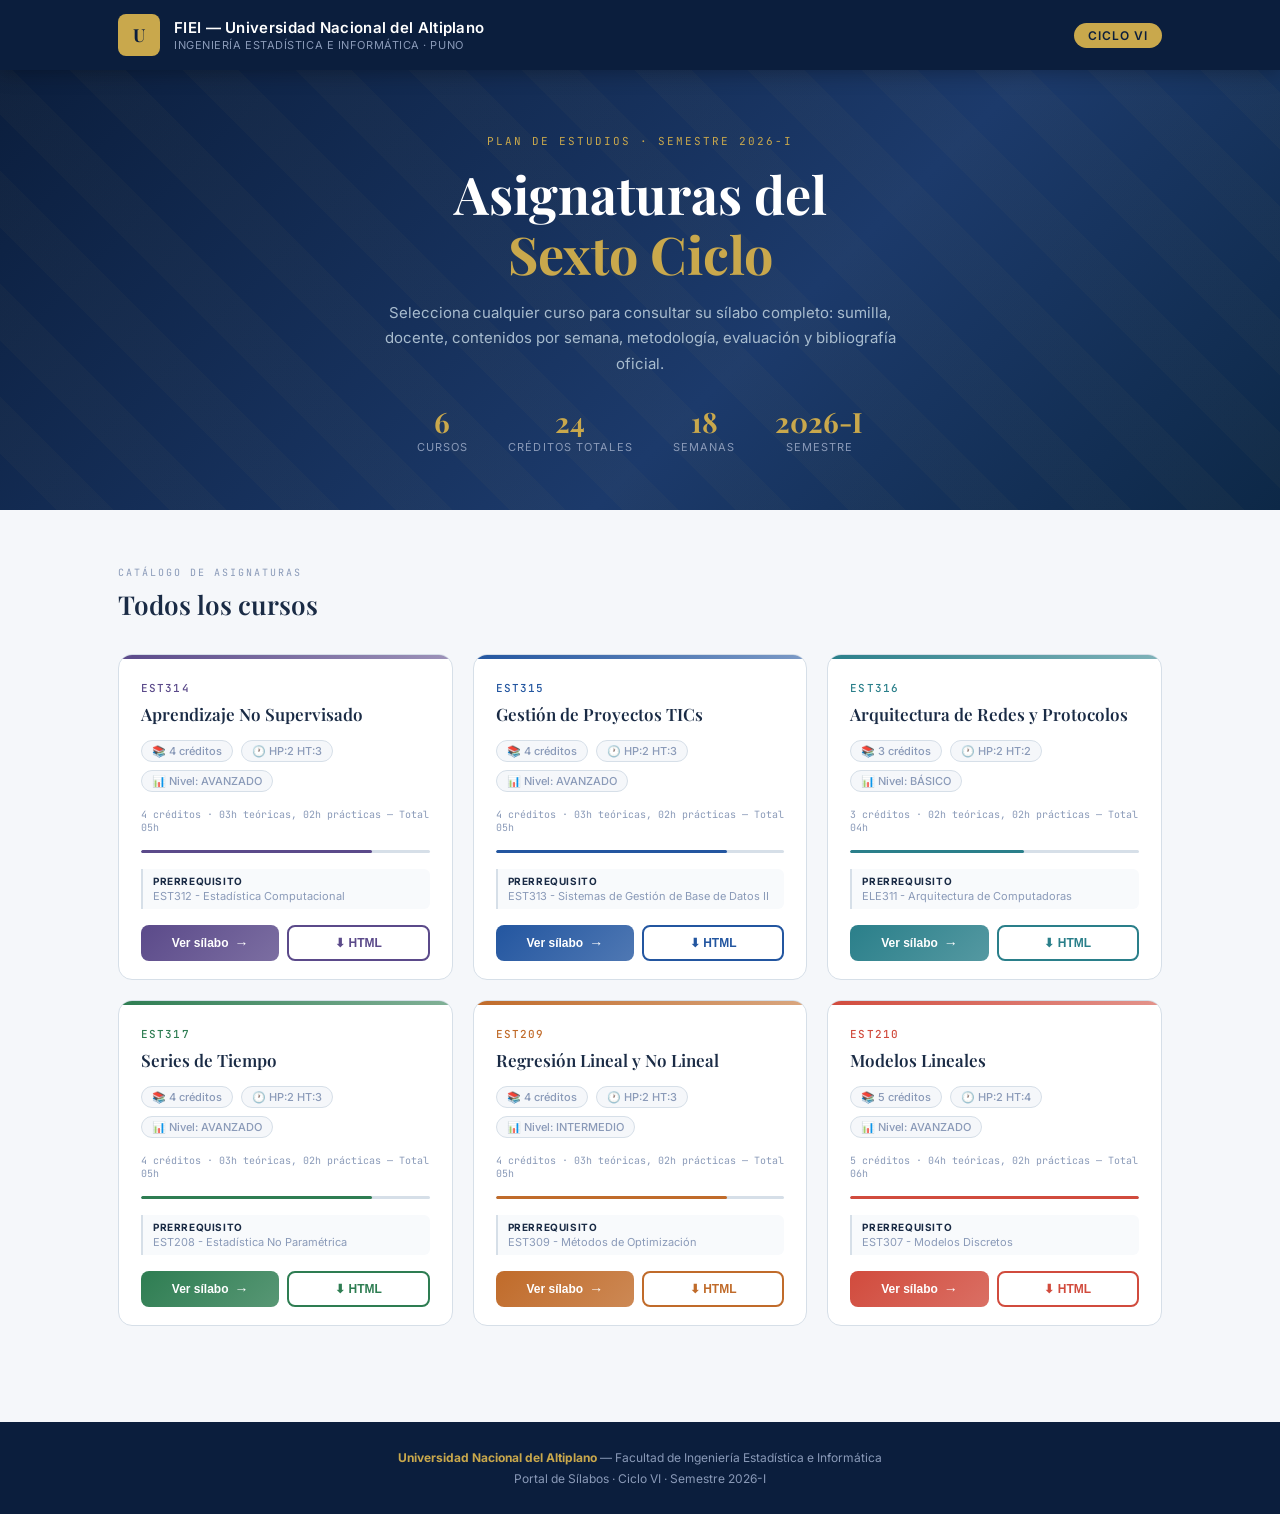
==== commit eb829f80: "Update index.html" ====
--- a/index.html
+++ b/index.html
@@ -8,7 +8,6 @@
 <link href="https://fonts.googleapis.com/css2?family=Playfair+Display:wght@400;600;700&family=Inter:wght@300;400;500;600&family=JetBrains+Mono:wght@400;500&display=swap" rel="stylesheet">
 <style>
   *, *::before, *::after { box-sizing: border-box; margin: 0; padding: 0; }
-
   :root {
     --navy:   #0B1E3D;
     --navy2:  #132847;
@@ -26,496 +25,110 @@
     --orange: #C06B2A;
     --blue:   #2356A0;
   }
-
-  body {
-    font-family: 'Inter', sans-serif;
-    background: var(--offwhite);
-    color: var(--text);
-    min-height: 100vh;
-  }
-
-  /* ── HEADER ── */
-  header {
-    background: var(--navy);
-    padding: 0;
-    position: sticky;
-    top: 0;
-    z-index: 100;
-    box-shadow: 0 2px 20px rgba(0,0,0,0.3);
-  }
-  .header-inner {
-    max-width: 1100px;
-    margin: 0 auto;
-    display: flex;
-    align-items: center;
-    justify-content: space-between;
-    padding: 14px 28px;
-  }
-  .header-logo {
-    display: flex;
-    align-items: center;
-    gap: 14px;
-  }
-  .logo-badge {
-    width: 42px; height: 42px;
-    background: var(--gold);
-    border-radius: 8px;
-    display: flex; align-items: center; justify-content: center;
-    font-family: 'Playfair Display', serif;
-    font-weight: 700; font-size: 18px;
-    color: var(--navy);
-    flex-shrink: 0;
-  }
+  body { font-family: 'Inter', sans-serif; background: var(--offwhite); color: var(--text); min-height: 100vh; }
+
+  /* HEADER */
+  header { background: var(--navy); padding: 0; position: sticky; top: 0; z-index: 100; box-shadow: 0 2px 20px rgba(0,0,0,0.3); }
+  .header-inner { max-width: 1100px; margin: 0 auto; display: flex; align-items: center; justify-content: space-between; padding: 14px 28px; }
+  .header-logo { display: flex; align-items: center; gap: 14px; }
+  .logo-badge { width: 42px; height: 42px; background: var(--gold); border-radius: 8px; display: flex; align-items: center; justify-content: center; font-family: 'Playfair Display', serif; font-weight: 700; font-size: 18px; color: var(--navy); flex-shrink: 0; }
   .header-title { color: var(--white); }
   .header-title h1 { font-size: 15px; font-weight: 600; letter-spacing: 0.02em; }
   .header-title p { font-size: 11px; color: var(--muted); margin-top: 1px; letter-spacing: 0.05em; text-transform: uppercase; }
-  .header-ciclo {
-    background: var(--gold);
-    color: var(--navy);
-    padding: 5px 14px;
-    border-radius: 20px;
-    font-size: 12px;
-    font-weight: 600;
-    letter-spacing: 0.08em;
-    text-transform: uppercase;
-  }
-
-  /* ── HERO ── */
-  .hero {
-    background: linear-gradient(135deg, var(--navy) 0%, #1C3A6B 60%, #0D2847 100%);
-    padding: 64px 28px 56px;
-    text-align: center;
-    position: relative;
-    overflow: hidden;
-  }
-  .hero::before {
-    content: '';
-    position: absolute; inset: 0;
-    background: repeating-linear-gradient(
-      45deg, transparent, transparent 40px,
-      rgba(201,168,76,0.03) 40px, rgba(201,168,76,0.03) 80px
-    );
-  }
+  .header-ciclo { background: var(--gold); color: var(--navy); padding: 5px 14px; border-radius: 20px; font-size: 12px; font-weight: 600; letter-spacing: 0.08em; text-transform: uppercase; }
+
+  /* HERO */
+  .hero { background: linear-gradient(135deg, var(--navy) 0%, #1C3A6B 60%, #0D2847 100%); padding: 64px 28px 56px; text-align: center; position: relative; overflow: hidden; }
+  .hero::before { content: ''; position: absolute; inset: 0; background: repeating-linear-gradient(45deg, transparent, transparent 40px, rgba(201,168,76,0.03) 40px, rgba(201,168,76,0.03) 80px); }
   .hero-content { position: relative; }
-  .hero-eyebrow {
-    font-family: 'JetBrains Mono', monospace;
-    font-size: 11px;
-    color: var(--gold);
-    letter-spacing: 0.18em;
-    text-transform: uppercase;
-    margin-bottom: 16px;
-  }
-  .hero h2 {
-    font-family: 'Playfair Display', serif;
-    font-size: clamp(32px, 5vw, 52px);
-    font-weight: 700;
-    color: var(--white);
-    line-height: 1.15;
-    margin-bottom: 16px;
-  }
+  .hero-eyebrow { font-family: 'JetBrains Mono', monospace; font-size: 11px; color: var(--gold); letter-spacing: 0.18em; text-transform: uppercase; margin-bottom: 16px; }
+  .hero h2 { font-family: 'Playfair Display', serif; font-size: clamp(32px, 5vw, 52px); font-weight: 700; color: var(--white); line-height: 1.15; margin-bottom: 16px; }
   .hero h2 span { color: var(--gold); }
-  .hero-desc {
-    font-size: 15px;
-    color: #A8BCCE;
-    max-width: 560px;
-    margin: 0 auto 32px;
-    line-height: 1.7;
-  }
-  .hero-stats {
-    display: flex;
-    justify-content: center;
-    gap: 40px;
-    flex-wrap: wrap;
-  }
+  .hero-desc { font-size: 15px; color: #A8BCCE; max-width: 560px; margin: 0 auto 32px; line-height: 1.7; }
+  .hero-stats { display: flex; justify-content: center; gap: 40px; flex-wrap: wrap; }
   .stat { text-align: center; }
-  .stat-num {
-    font-family: 'Playfair Display', serif;
-    font-size: 28px;
-    font-weight: 700;
-    color: var(--gold);
-    line-height: 1;
-  }
+  .stat-num { font-family: 'Playfair Display', serif; font-size: 28px; font-weight: 700; color: var(--gold); line-height: 1; }
   .stat-label { font-size: 11px; color: var(--muted); text-transform: uppercase; letter-spacing: 0.1em; margin-top: 4px; }
 
-  /* ── GRID ── */
-  .grid-section {
-    max-width: 1100px;
-    margin: 0 auto;
-    padding: 56px 28px;
-  }
-  .section-label {
-    font-family: 'JetBrains Mono', monospace;
-    font-size: 10px;
-    color: var(--muted);
-    letter-spacing: 0.2em;
-    text-transform: uppercase;
-    margin-bottom: 8px;
-  }
-  .section-title {
-    font-family: 'Playfair Display', serif;
-    font-size: 26px;
-    font-weight: 600;
-    color: var(--text);
-    margin-bottom: 32px;
-  }
-  .courses-grid {
-    display: grid;
-    grid-template-columns: repeat(auto-fill, minmax(310px, 1fr));
-    gap: 20px;
-  }
-
-  /* ── COURSE CARD ── */
-  .course-card {
-    background: var(--white);
-    border-radius: 14px;
-    border: 1px solid var(--border);
-    overflow: hidden;
-    transition: transform 0.2s ease, box-shadow 0.2s ease;
-    position: relative;
-  }
-  .course-card:hover {
-    transform: translateY(-4px);
-    box-shadow: 0 16px 40px rgba(11,30,61,0.12);
-  }
-  .card-accent {
-    height: 4px;
-    width: 100%;
-  }
+  /* GRID */
+  .grid-section { max-width: 1100px; margin: 0 auto; padding: 56px 28px; }
+  .section-label { font-family: 'JetBrains Mono', monospace; font-size: 10px; color: var(--muted); letter-spacing: 0.2em; text-transform: uppercase; margin-bottom: 8px; }
+  .section-title { font-family: 'Playfair Display', serif; font-size: 26px; font-weight: 600; color: var(--text); margin-bottom: 32px; }
+  .courses-grid { display: grid; grid-template-columns: repeat(auto-fill, minmax(310px, 1fr)); gap: 20px; }
+
+  /* COURSE CARD */
+  .course-card { background: var(--white); border-radius: 14px; border: 1px solid var(--border); overflow: hidden; transition: transform 0.2s ease, box-shadow 0.2s ease; position: relative; }
+  .course-card:hover { transform: translateY(-4px); box-shadow: 0 16px 40px rgba(11,30,61,0.12); }
+  .card-accent { height: 4px; width: 100%; }
   .card-body { padding: 22px 22px 18px; }
-  .card-code {
-    font-family: 'JetBrains Mono', monospace;
-    font-size: 11px;
-    font-weight: 500;
-    letter-spacing: 0.1em;
-    margin-bottom: 8px;
-  }
-  .card-title {
-    font-family: 'Playfair Display', serif;
-    font-size: 17px;
-    font-weight: 600;
-    color: var(--text);
-    line-height: 1.35;
-    margin-bottom: 14px;
-  }
-  .card-meta {
-    display: flex;
-    gap: 8px;
-    flex-wrap: wrap;
-    margin-bottom: 16px;
-  }
-  .meta-tag {
-    background: var(--offwhite);
-    border: 1px solid var(--border);
-    border-radius: 20px;
-    padding: 3px 10px;
-    font-size: 11px;
-    color: var(--muted);
-    font-weight: 500;
-  }
-  .card-credits-bar {
-    height: 3px;
-    background: var(--border);
-    border-radius: 2px;
-    margin-bottom: 16px;
-    overflow: hidden;
-  }
-  .card-credits-fill {
-    height: 100%;
-    border-radius: 2px;
-  }
-  .card-credits-label {
-    font-size: 10px;
-    color: var(--muted);
-    margin-bottom: 16px;
-    font-family: 'JetBrains Mono', monospace;
-  }
-  .prereq {
-    font-size: 11px;
-    color: var(--muted);
-    background: #F8FAFC;
-    border-left: 2px solid var(--border);
-    padding: 6px 10px;
-    border-radius: 0 6px 6px 0;
-    margin-bottom: 16px;
-  }
+  .card-code { font-family: 'JetBrains Mono', monospace; font-size: 11px; font-weight: 500; letter-spacing: 0.1em; margin-bottom: 8px; }
+  .card-title { font-family: 'Playfair Display', serif; font-size: 17px; font-weight: 600; color: var(--text); line-height: 1.35; margin-bottom: 14px; }
+  .card-meta { display: flex; gap: 8px; flex-wrap: wrap; margin-bottom: 16px; }
+  .meta-tag { background: var(--offwhite); border: 1px solid var(--border); border-radius: 20px; padding: 3px 10px; font-size: 11px; color: var(--muted); font-weight: 500; }
+  .card-credits-bar { height: 3px; background: var(--border); border-radius: 2px; margin-bottom: 16px; overflow: hidden; }
+  .card-credits-fill { height: 100%; border-radius: 2px; }
+  .card-credits-label { font-size: 10px; color: var(--muted); margin-bottom: 16px; font-family: 'JetBrains Mono', monospace; }
+  .prereq { font-size: 11px; color: var(--muted); background: #F8FAFC; border-left: 2px solid var(--border); padding: 6px 10px; border-radius: 0 6px 6px 0; margin-bottom: 16px; }
   .prereq strong { color: var(--text); font-size: 10px; text-transform: uppercase; letter-spacing: 0.06em; display: block; margin-bottom: 2px; }
-
-  /* Card buttons row */
   .card-actions { display: flex; gap: 8px; }
-  .card-btn {
-    display: inline-flex;
-    align-items: center;
-    gap: 6px;
-    padding: 9px 14px;
-    border-radius: 8px;
-    font-size: 12px;
-    font-weight: 600;
-    color: var(--white);
-    border: none;
-    cursor: pointer;
-    transition: opacity 0.15s ease, transform 0.15s ease;
-    text-decoration: none;
-    flex: 1;
-    justify-content: center;
-  }
+  .card-btn { display: inline-flex; align-items: center; gap: 6px; padding: 9px 14px; border-radius: 8px; font-size: 12px; font-weight: 600; color: var(--white); border: none; cursor: pointer; transition: opacity 0.15s ease, transform 0.15s ease; text-decoration: none; flex: 1; justify-content: center; }
   .card-btn:hover { opacity: 0.88; transform: scale(0.98); }
-  .card-btn-outline {
-    background: transparent !important;
-    border: 2px solid currentColor;
-    color: inherit;
-  }
   .btn-arrow { font-size: 14px; transition: transform 0.2s; }
   .course-card:hover .btn-arrow { transform: translateX(3px); }
 
-  /* ── MODAL ── */
-  .modal-overlay {
-    display: none;
-    position: fixed;
-    inset: 0;
-    background: rgba(7, 18, 38, 0.82);
-    z-index: 1000;
-    backdrop-filter: blur(4px);
-    align-items: flex-start;
-    justify-content: center;
-    padding: 24px 16px;
-    overflow-y: auto;
-  }
+  /* MODAL */
+  .modal-overlay { display: none; position: fixed; inset: 0; background: rgba(7,18,38,0.82); z-index: 1000; backdrop-filter: blur(4px); align-items: flex-start; justify-content: center; padding: 24px 16px; overflow-y: auto; }
   .modal-overlay.open { display: flex; }
-  .modal-box {
-    background: var(--white);
-    border-radius: 18px;
-    width: 100%;
-    max-width: 820px;
-    overflow: hidden;
-    position: relative;
-    box-shadow: 0 40px 100px rgba(0,0,0,0.35);
-    animation: slideUp 0.28s ease;
-    margin: auto;
-  }
-  @keyframes slideUp {
-    from { opacity: 0; transform: translateY(28px); }
-    to   { opacity: 1; transform: translateY(0); }
-  }
-  .modal-header {
-    padding: 28px 32px 24px;
-    position: relative;
-  }
-  .modal-eyebrow {
-    font-family: 'JetBrains Mono', monospace;
-    font-size: 11px;
-    letter-spacing: 0.15em;
-    text-transform: uppercase;
-    margin-bottom: 8px;
-    opacity: 0.8;
-    color: var(--white);
-  }
-  .modal-title {
-    font-family: 'Playfair Display', serif;
-    font-size: 26px;
-    font-weight: 700;
-    color: var(--white);
-    line-height: 1.2;
-    margin-bottom: 10px;
-  }
+  .modal-box { background: var(--white); border-radius: 18px; width: 100%; max-width: 820px; overflow: hidden; position: relative; box-shadow: 0 40px 100px rgba(0,0,0,0.35); animation: slideUp 0.28s ease; margin: auto; }
+  @keyframes slideUp { from { opacity: 0; transform: translateY(28px); } to { opacity: 1; transform: translateY(0); } }
+  .modal-header { padding: 28px 32px 24px; position: relative; }
+  .modal-eyebrow { font-family: 'JetBrains Mono', monospace; font-size: 11px; letter-spacing: 0.15em; text-transform: uppercase; margin-bottom: 8px; opacity: 0.8; color: var(--white); }
+  .modal-title { font-family: 'Playfair Display', serif; font-size: 26px; font-weight: 700; color: var(--white); line-height: 1.2; margin-bottom: 10px; }
   .modal-chips { display: flex; gap: 8px; flex-wrap: wrap; margin-bottom: 14px; }
-  .chip {
-    background: rgba(255,255,255,0.15);
-    border: 1px solid rgba(255,255,255,0.25);
-    border-radius: 20px;
-    padding: 4px 12px;
-    font-size: 12px;
-    color: var(--white);
-    font-weight: 500;
-  }
-  .modal-close {
-    position: absolute;
-    top: 20px; right: 20px;
-    background: rgba(255,255,255,0.15);
-    border: none;
-    color: var(--white);
-    width: 36px; height: 36px;
-    border-radius: 50%;
-    cursor: pointer;
-    font-size: 18px;
-    display: flex; align-items: center; justify-content: center;
-    transition: background 0.15s;
-  }
+  .chip { background: rgba(255,255,255,0.15); border: 1px solid rgba(255,255,255,0.25); border-radius: 20px; padding: 4px 12px; font-size: 12px; color: var(--white); font-weight: 500; }
+  .modal-close { position: absolute; top: 20px; right: 20px; background: rgba(255,255,255,0.15); border: none; color: var(--white); width: 36px; height: 36px; border-radius: 50%; cursor: pointer; font-size: 18px; display: flex; align-items: center; justify-content: center; transition: background 0.15s; }
   .modal-close:hover { background: rgba(255,255,255,0.3); }
-
-  /* Nav links inside modal */
-  .modal-nav {
-    display: flex;
-    flex-wrap: wrap;
-    gap: 6px;
-    padding: 0 32px 20px;
-    background: rgba(0,0,0,0.15);
-  }
-  .modal-nav a {
-    color: rgba(255,255,255,0.75);
-    font-size: 12px;
-    font-weight: 500;
-    text-decoration: none;
-    padding: 3px 10px;
-    border-radius: 12px;
-    border: 1px solid rgba(255,255,255,0.2);
-    transition: background 0.15s, color 0.15s;
-  }
+  .modal-nav { display: flex; flex-wrap: wrap; gap: 6px; padding: 0 32px 20px; background: rgba(0,0,0,0.15); }
+  .modal-nav a { color: rgba(255,255,255,0.75); font-size: 12px; font-weight: 500; text-decoration: none; padding: 3px 10px; border-radius: 12px; border: 1px solid rgba(255,255,255,0.2); transition: background 0.15s, color 0.15s; }
   .modal-nav a:hover { background: rgba(255,255,255,0.15); color: #fff; }
-
   .modal-body { padding: 32px; }
   .syllabus-section { margin-bottom: 28px; scroll-margin-top: 20px; }
-  .syl-title {
-    font-family: 'Playfair Display', serif;
-    font-size: 16px;
-    font-weight: 600;
-    color: var(--text);
-    margin-bottom: 10px;
-    padding-bottom: 8px;
-    border-bottom: 1px solid var(--border);
-    display: flex; align-items: center; gap: 8px;
-  }
-  .syl-title .icon {
-    width: 24px; height: 24px;
-    border-radius: 6px;
-    display: flex; align-items: center; justify-content: center;
-    font-size: 12px;
-    color: white;
-  }
-  .syl-text {
-    font-size: 14px;
-    line-height: 1.75;
-    color: #374151;
-    text-align: justify;
-  }
+  .syl-title { font-family: 'Playfair Display', serif; font-size: 16px; font-weight: 600; color: var(--text); margin-bottom: 10px; padding-bottom: 8px; border-bottom: 1px solid var(--border); display: flex; align-items: center; gap: 8px; }
+  .syl-title .icon { width: 24px; height: 24px; border-radius: 6px; display: flex; align-items: center; justify-content: center; font-size: 12px; color: white; }
+  .syl-text { font-size: 14px; line-height: 1.75; color: #374151; text-align: justify; }
   .syl-list { list-style: none; display: flex; flex-direction: column; gap: 6px; }
-  .syl-list li {
-    font-size: 13.5px;
-    color: #374151;
-    padding-left: 18px;
-    position: relative;
-    line-height: 1.6;
-  }
-  .syl-list li::before {
-    content: '▸';
-    position: absolute;
-    left: 0;
-    font-size: 10px;
-    top: 3px;
-  }
+  .syl-list li { font-size: 13.5px; color: #374151; padding-left: 18px; position: relative; line-height: 1.6; }
+  .syl-list li::before { content: '▸'; position: absolute; left: 0; font-size: 10px; top: 3px; }
   .weeks-grid { display: flex; flex-direction: column; gap: 4px; }
-  .week-row {
-    display: flex;
-    gap: 10px;
-    align-items: flex-start;
-    padding: 8px 10px;
-    border-radius: 8px;
-    transition: background 0.1s;
-  }
+  .week-row { display: flex; gap: 10px; align-items: flex-start; padding: 8px 10px; border-radius: 8px; transition: background 0.1s; }
   .week-row:hover { background: var(--offwhite); }
-  .week-num {
-    font-family: 'JetBrains Mono', monospace;
-    font-size: 11px;
-    font-weight: 500;
-    color: var(--white);
-    background: var(--muted);
-    border-radius: 5px;
-    padding: 2px 7px;
-    flex-shrink: 0;
-    margin-top: 2px;
-    min-width: 52px;
-    text-align: center;
-  }
+  .week-num { font-family: 'JetBrains Mono', monospace; font-size: 11px; font-weight: 500; color: var(--white); background: var(--muted); border-radius: 5px; padding: 2px 7px; flex-shrink: 0; margin-top: 2px; min-width: 52px; text-align: center; }
   .week-text { font-size: 13.5px; color: #374151; line-height: 1.55; }
   .eval-grid { display: grid; grid-template-columns: 1fr auto; gap: 8px 20px; align-items: center; }
   .eval-item { font-size: 13.5px; color: #374151; }
   .eval-pct { font-family: 'JetBrains Mono', monospace; font-size: 14px; font-weight: 600; }
   .eval-bar-wrap { grid-column: 1/-1; height: 3px; background: var(--border); border-radius: 2px; margin-bottom: 4px; }
   .eval-bar { height: 100%; border-radius: 2px; }
-
-  /* Bibliography */
   .bib-list { list-style: none; display: flex; flex-direction: column; gap: 10px; }
-  .bib-list li {
-    font-size: 13px;
-    color: #374151;
-    padding-left: 22px;
-    position: relative;
-    line-height: 1.6;
-    border-left: 2px solid var(--border);
-    padding: 6px 10px;
-    border-radius: 0 6px 6px 0;
-  }
-
-  /* Resources */
+  .bib-list li { font-size: 13px; color: #374151; border-left: 2px solid var(--border); padding: 6px 10px; border-radius: 0 6px 6px 0; line-height: 1.6; }
   .resources-grid { display: flex; flex-wrap: wrap; gap: 8px; }
-  .resource-link {
-    display: inline-flex;
-    align-items: center;
-    gap: 5px;
-    padding: 6px 14px;
-    border-radius: 8px;
-    font-size: 12px;
-    font-weight: 500;
-    text-decoration: none;
-    border: 1px solid var(--border);
-    color: var(--text);
-    background: var(--offwhite);
-    transition: border-color 0.15s, background 0.15s;
-  }
+  .resource-link { display: inline-flex; align-items: center; gap: 5px; padding: 6px 14px; border-radius: 8px; font-size: 12px; font-weight: 500; text-decoration: none; border: 1px solid var(--border); color: var(--text); background: var(--offwhite); transition: border-color 0.15s, background 0.15s; }
   .resource-link:hover { background: #E8EDF4; }
-
-  /* Contact */
-  .contact-box {
-    background: var(--offwhite);
-    border: 1px solid var(--border);
-    border-radius: 10px;
-    padding: 16px 20px;
-    display: flex;
-    align-items: center;
-    gap: 12px;
-    font-size: 14px;
-    color: var(--text);
-  }
-
-  /* Download btn in modal */
-  .modal-download-btn {
-    display: inline-flex;
-    align-items: center;
-    gap: 7px;
-    padding: 9px 20px;
-    border-radius: 8px;
-    font-size: 13px;
-    font-weight: 600;
-    color: var(--white);
-    border: none;
-    cursor: pointer;
-    transition: opacity 0.15s;
-    background: rgba(255,255,255,0.2);
-    border: 1px solid rgba(255,255,255,0.35);
-  }
+  .contact-box { background: var(--offwhite); border: 1px solid var(--border); border-radius: 10px; padding: 16px 20px; display: flex; align-items: center; gap: 12px; font-size: 14px; color: var(--text); }
+  .modal-download-btn { display: inline-flex; align-items: center; gap: 7px; padding: 9px 20px; border-radius: 8px; font-size: 13px; font-weight: 600; color: var(--white); cursor: pointer; transition: opacity 0.15s; background: rgba(255,255,255,0.2); border: 1px solid rgba(255,255,255,0.35); }
   .modal-download-btn:hover { background: rgba(255,255,255,0.3); }
-
-  .modal-footer {
-    padding: 18px 32px;
-    background: var(--offwhite);
-    border-top: 1px solid var(--border);
-    display: flex;
-    align-items: center;
-    justify-content: space-between;
-    font-size: 12px;
-    color: var(--muted);
-    gap: 12px;
-    flex-wrap: wrap;
-  }
-
-  /* ── FOOTER ── */
-  footer {
-    background: var(--navy);
-    color: var(--muted);
-    text-align: center;
-    padding: 28px;
-    font-size: 12px;
-    margin-top: 40px;
-  }
+  .modal-footer { padding: 18px 32px; background: var(--offwhite); border-top: 1px solid var(--border); display: flex; align-items: center; justify-content: space-between; font-size: 12px; color: var(--muted); gap: 12px; flex-wrap: wrap; }
+
+  /* INFO BOX */
+  .info-box { background: #f0f4f8; border: 1px solid var(--border); border-radius: 8px; padding: 12px 16px; margin-bottom: 16px; font-size: 12.5px; color: #4a5568; }
+  .info-box strong { color: var(--text); }
+  .info-grid { display: grid; grid-template-columns: 1fr 1fr; gap: 6px 20px; }
+  .info-grid .info-row { display: flex; gap: 6px; }
+  .info-label { font-weight: 600; color: var(--text); min-width: 80px; font-size: 11px; text-transform: uppercase; letter-spacing: 0.04em; }
+  .info-val { color: #374151; font-size: 12.5px; }
+
+  /* FOOTER */
+  footer { background: var(--navy); color: var(--muted); text-align: center; padding: 28px; font-size: 12px; margin-top: 40px; }
   footer strong { color: var(--gold); }
 
   @media (max-width: 600px) {
@@ -525,12 +138,12 @@
     .modal-footer { flex-direction: column; gap: 8px; }
     .hero-stats { gap: 24px; }
     .card-actions { flex-direction: column; }
+    .info-grid { grid-template-columns: 1fr; }
   }
 </style>
 </head>
 <body>
 
-<!-- HEADER -->
 <header>
   <div class="header-inner">
     <div class="header-logo">
@@ -544,28 +157,26 @@
   </div>
 </header>
 
-<!-- HERO -->
 <section class="hero">
   <div class="hero-content">
-    <p class="hero-eyebrow">Plan de estudios · 2026</p>
+    <p class="hero-eyebrow">Plan de estudios · Semestre 2026-I</p>
     <h2>Asignaturas del<br><span>Sexto Ciclo</span></h2>
-    <p class="hero-desc">Selecciona cualquier curso para consultar su sílabo completo: sumilla, contenidos por semana, metodología, evaluación y bibliografía. Descarga el sílabo oficial en HTML.</p>
+    <p class="hero-desc">Selecciona cualquier curso para consultar su sílabo completo: sumilla, docente, contenidos por semana, metodología, evaluación y bibliografía oficial.</p>
     <div class="hero-stats">
       <div class="stat"><div class="stat-num">6</div><div class="stat-label">Cursos</div></div>
-      <div class="stat"><div class="stat-num">21.5</div><div class="stat-label">Créditos totales</div></div>
+      <div class="stat"><div class="stat-num">24</div><div class="stat-label">Créditos totales</div></div>
       <div class="stat"><div class="stat-num">18</div><div class="stat-label">Semanas</div></div>
+      <div class="stat"><div class="stat-num">2026-I</div><div class="stat-label">Semestre</div></div>
     </div>
   </div>
 </section>
 
-<!-- GRID -->
 <main class="grid-section">
   <p class="section-label">Catálogo de asignaturas</p>
   <h2 class="section-title">Todos los cursos</h2>
   <div class="courses-grid" id="courses-grid"></div>
 </main>
 
-<!-- MODAL -->
 <div class="modal-overlay" id="modal" role="dialog" aria-modal="true">
   <div class="modal-box">
     <div class="modal-header" id="modal-header">
@@ -588,7 +199,7 @@
 
 <footer>
   <p><strong>Universidad Nacional del Altiplano</strong> — Facultad de Ingeniería Estadística e Informática</p>
-  <p style="margin-top:6px;">Portal de Sílabos · Ciclo VI · 2026</p>
+  <p style="margin-top:6px;">Portal de Sílabos · Ciclo VI · Semestre 2026-I</p>
 </footer>
 
 <script>
@@ -598,84 +209,103 @@
     title: "Aprendizaje No Supervisado",
     credits: 4,
     hp: 2, hs: 0, ht: 3, hv: 0,
+    horasLectivas: "03h teóricas, 02h prácticas — Total 05h",
+    horasNoLectivas: "1h 40min",
+    horasVirtuales: "02 por unidad",
+    area: "Estudios de especialidad",
+    nivel: "AVANZADO",
+    modalidad: "Presencial",
+    duracion: "Del 30 de Marzo al 31 de Julio del 2026",
+    semestre: "2026-I",
+    curriculo: "2021-2025 V.2.0",
     prereq: "EST312 - Estadística Computacional",
     color: "#5B4A8A",
     colorLight: "#F3F0FA",
-    professor: "Prof. Dr. Leonid Alemán Gonzales",
+    professor: "Mg. Leonid Alemán Gonzales",
+    professorFull: "ALEMAN GONZALES LEONID — Nombrado-ordinario, Profesor Asociado · Especialidad: Ingeniería de Software / Ciencia de Datos",
     contact: "laleman@unap.edu.pe",
+    aula: "Aula 201 / Pabellón A y Laboratorio 02",
     sumilla: [
-      "El curso de Aprendizaje No Supervisado corresponde al área de Estudios de Especialidad y es de naturaleza teórico-práctica. Desarrolla competencias para analizar, implementar y evaluar algoritmos de aprendizaje automático que permiten descubrir patrones y estructuras ocultas en datos sin etiquetas previas, fundamentales en ciencia de datos e inteligencia artificial.",
-      "El curso aborda desde los fundamentos matemáticos y estadísticos hasta la implementación computacional de algoritmos de agrupamiento, reducción de dimensionalidad, detección de anomalías y modelado generativo. Se utilizan herramientas del ecosistema Python (scikit-learn, TensorFlow, PyTorch) y entornos colaborativos como Google Colab y Jupyter Notebooks.",
-      "Los estudiantes aplicarán los algoritmos en conjuntos de datos reales, desarrollando criterio para seleccionar el método más adecuado según el contexto, interpretar resultados y comunicar hallazgos de manera rigurosa."
-    ],
-    logro: "Al finalizar el curso, el estudiante implementa y evalúa algoritmos de aprendizaje no supervisado aplicando técnicas de agrupamiento, reducción dimensional y detección de anomalías sobre datos reales, seleccionando el método más adecuado según el contexto y comunicando los resultados con rigor estadístico.",
+      "El curso de Aprendizaje No Supervisado corresponde al área curricular de estudios de especialidad, es de naturaleza teórico-práctica, cuyo propósito es proponer y aplicar técnicas de preparación, preprocesamiento, reducción de la dimensionalidad, agrupamiento y reglas de asociación sobre un conjunto de datos y sus aplicaciones.",
+      "Su contenido está organizado en: Unidad I — Metodología, Técnicas de preprocesamiento y reducción de dimensionalidad en variables de problemas de aplicación. Unidad II — Técnicas de agrupamiento, reglas de asociación y aplicaciones avanzadas."
+    ],
+    logro: "Aplica adecuadamente las técnicas de aprendizaje no supervisado para el desarrollo aplicado a casos avanzados, en cuatro dimensiones: Metodología, Reducción de dimensionalidad, Agrupamiento y Reglas de decisiones.",
+    perfilEgresado: "CE2. Construye y analiza modelos estadísticos y/o algoritmos computacionales para la toma de mejores decisiones en condiciones de incertidumbre, para el desarrollo de la región y el país, asumiendo una actitud científica y ética, utilizando técnicas estadísticas y/o informáticas referidas a la ciencia de datos.",
     unidades: [
       {
-        nombre: "Unidad I: Fundamentos y Agrupamiento",
+        nombre: "Unidad I: Metodología, Preprocesamiento y Reducción de Dimensionalidad",
         semanas: "1 al 9",
-        logro: "Implementa y evalúa algoritmos de agrupamiento clásicos sobre conjuntos de datos reales, analizando sus fundamentos matemáticos y métricas de validación.",
+        duracion: "Del 30 de Marzo al 1 de Junio del 2026 (Total 45 horas)",
+        horasVirt: "04",
+        avance: "55%",
+        logro: "Aplica adecuadamente la metodología, técnicas de preprocesamiento de datos y reducción de dimensionalidad de las variables para casos de aplicación.",
         semanas_list: [
-          { n: "Semana 1", t: "Introducción al aprendizaje no supervisado. Tipos, aplicaciones y comparación con aprendizaje supervisado." },
-          { n: "Semana 2", t: "Preprocesamiento de datos: normalización, imputación, codificación y manejo de valores atípicos." },
-          { n: "Semana 3", t: "K-Means: fundamentos, algoritmo, criterio de convergencia y método del codo." },
-          { n: "Semana 4", t: "Clustering jerárquico: dendrogramas, linkage y criterios de corte." },
-          { n: "Semana 5", t: "DBSCAN y clustering basado en densidad: parámetros epsilon y MinPts." },
-          { n: "Semana 6", t: "Métricas de evaluación: Silhouette Score, Davies-Bouldin, Adjusted Rand Index." },
-          { n: "Semana 7", t: "Clustering espectral y métodos basados en grafos." },
-          { n: "Semana 8", t: "Comparativa de algoritmos de agrupamiento: ventajas, limitaciones y casos de uso." },
-          { n: "Semana 9", t: "Sustentación parcial: análisis de agrupamiento en dataset real con documentación en Colab." },
+          { n: "Semana 1", t: "Introducción al aprendizaje automático, tipos de aprendizaje automático, aprendizaje no supervisado, diferencias respecto a otros tipos, aplicaciones en la vida real." },
+          { n: "Semana 2", t: "Proyectos con la metodología para aprendizaje automático no supervisado, flujo de trabajo y elementos de trabajo." },
+          { n: "Semana 3", t: "Preprocesamiento, preparación de datos, limpieza, transformación de datos y codificación de variables." },
+          { n: "Semana 4", t: "Data Wrangling y Feature Engineering." },
+          { n: "Semana 5", t: "Técnicas de reducción de dimensionalidad y extracción de características: métodos lineales y no lineales (manifold learning). PCA, SVD, LDA, t-SNE, UMAP, Isomap, LLE." },
+          { n: "Semana 6", t: "Redes neuronales. Reducción de dimensionalidad basada en redes neuronales. [Evaluación de técnicas básicas ANS — 50%]" },
+          { n: "Semana 7", t: "Reducción de dimensionalidad basada en técnicas probabilísticas y basada en grafos. Factor análisis, Gaussian Processes Latent Variable Models, Laplacian Eigenmaps." },
+          { n: "Semana 8", t: "Técnicas avanzadas de extracción de características: SimCLR, extracción para detección de anomalías, Isolation Forest, One-class SVM." },
+          { n: "Semana 9", t: "Avance del proyecto de aplicación. [Evaluación parcial de reducción de dimensionalidad — 50%]" },
         ]
       },
       {
-        nombre: "Unidad II: Reducción Dimensional y Modelos Generativos",
+        nombre: "Unidad II: Agrupamiento, Reglas de Asociación y Aplicaciones Avanzadas",
         semanas: "10 al 18",
-        logro: "Aplica técnicas de reducción dimensional y modelos generativos para extraer representaciones significativas de datos de alta dimensión.",
+        duracion: "Del 1 de Junio al 31 de Julio del 2026 (Total 45 horas)",
+        horasVirt: "04",
+        avance: "100%",
+        logro: "Aplica adecuadamente técnicas de agrupamiento y reglas de asociación del aprendizaje no supervisado en aplicaciones reales.",
         semanas_list: [
-          { n: "Semana 10", t: "Análisis de Componentes Principales (PCA): varianza explicada y biplots." },
-          { n: "Semana 11", t: "t-SNE y UMAP: visualización de datos de alta dimensión." },
-          { n: "Semana 12", t: "Autoencoders: arquitectura, entrenamiento y representaciones latentes." },
-          { n: "Semana 13", t: "Autoencoders variacionales (VAE) y generación de datos." },
-          { n: "Semana 14", t: "Detección de anomalías: Isolation Forest, LOF y One-Class SVM." },
-          { n: "Semana 15", t: "Modelos de mezcla Gaussiana (GMM) y algoritmo EM." },
-          { n: "Semana 16", t: "Reglas de asociación: Apriori, FP-Growth y métricas soporte/confianza/lift." },
-          { n: "Semana 17", t: "Proyecto integrador: pipeline completo de análisis no supervisado." },
-          { n: "Semana 18", t: "Presentación final, revisión de portafolio y reflexión del aprendizaje." },
+          { n: "Semana 10", t: "Clustering con métodos particionales (centroides): K-Means, K-Medoids. El concepto de distancia en diferentes contextos." },
+          { n: "Semana 11", t: "Agrupamiento jerárquico (Agglomerative Clustering), métodos basados en densidad: DBSCAN, HDBSCAN." },
+          { n: "Semana 12", t: "Agrupamiento probabilístico (Gaussian Mixture Model) y basados en grafos (Spectral Clustering)." },
+          { n: "Semana 13", t: "Agrupamiento difuso (Fuzzy C-Means), basados en subespacios (CLIQUE, PROCLUS), Deep Clustering (DEC)." },
+          { n: "Semana 14", t: "Reglas de asociación: métricas fundamentales y avanzadas (support, confidence, conviction, leverage, Jaccard). Algoritmos: Apriori, FP-Growth, Eclat." },
+          { n: "Semana 15", t: "Variantes y extensiones: asociación ponderada, negativa, alto orden, reglas secuenciales. PrefixSpan, SPADE. [Evaluación de técnicas avanzadas — 50%]" },
+          { n: "Semana 16", t: "Enfoques avanzados: datos continuos, big data, reglas basadas en grafos, aprendizaje profundo." },
+          { n: "Semana 17", t: "Integración y revisión de proyectos pertinentes al aprendizaje no supervisado." },
+          { n: "Semana 18", t: "Presentación y defensa del proyecto. [Evaluación final — 50%]" },
         ]
       }
     ],
     evaluacion: [
-      { item: "Laboratorios en Google Colab y portafolio técnico", pct: 25 },
-      { item: "Entregable parcial — Unidad I", pct: 25 },
-      { item: "Seguimiento semanal y avances documentados", pct: 20 },
-      { item: "Proyecto final, informe y sustentación", pct: 25 },
-      { item: "Participación, autoevaluación y coevaluación", pct: 5 },
-    ],
+      { item: "Evaluación de técnicas básicas ANS (Unidad I — EVI 1)", pct: 25 },
+      { item: "Evaluación parcial de reducción de dimensionalidad (Unidad I — EVI 2)", pct: 25 },
+      { item: "Evaluación de técnicas avanzadas de agrupamiento (Unidad II — EVI 1)", pct: 25 },
+      { item: "Evaluación final de Aprendizaje no Supervisado (Unidad II — EVI 2)", pct: 25 },
+    ],
+    formulaCalif: "PF = 50% (UPP1) + 50% (UPP2) · Cada UPP = 50% (EVI1) + 50% (EVI2)",
     metodologia: [
-      "Aprendizaje basado en problemas con datasets reales.",
-      "Implementación progresiva en Python y Google Colab.",
-      "Revisiones semanales de código y resultados.",
-      "Exposiciones técnicas individuales y grupales.",
-      "Documentación científica de experimentos.",
+      "Actividades síncronas: videoconferencias, foros de discusión en línea, sala de chat.",
+      "Actividades asíncronas: foros de información, revisión de tareas, materiales de lectura, diapositivas y vídeos.",
+      "Análisis de textos, artículos y guías. Debate, análisis y discriminación de ideas.",
+      "Plataforma en la nube: Google Colab y Jupyter Notebook.",
+      "Uso de lenguajes R y Python para resolución de casos y exposición de soluciones.",
+      "Investigación formativa con recursos bibliográficos usando normas APA e IEEE.",
+      "Responsabilidad social: análisis de problemas reales y difusión a través de medios sociales.",
     ],
     entregables: [
-      "Notebooks documentados por unidad temática.",
-      "Análisis comparativo de algoritmos de agrupamiento.",
-      "Informe técnico de reducción dimensional.",
-      "Proyecto integrador con pipeline completo.",
-      "Presentación final tipo demo científico.",
+      "Avance del proyecto de aplicación (Semana 9).",
+      "Presentación y defensa del proyecto final (Semanas 7-8 de julio 2026).",
+      "Resolución de tests valorativos por unidad.",
+      "Defensa apropiada del trabajo desarrollado.",
     ],
     recursos: [
       { name: "Google Colab", url: "https://colab.research.google.com/" },
       { name: "scikit-learn", url: "https://scikit-learn.org/" },
-      { name: "PyTorch", url: "https://pytorch.org/" },
+      { name: "Python ML Tutorials", url: "https://realpython.com/tutorials/machine-learning/" },
       { name: "Kaggle Datasets", url: "https://www.kaggle.com/datasets" },
     ],
     bibliografia: [
-      "Bishop, C. M. (2006). Pattern Recognition and Machine Learning. Springer.",
-      "Géron, A. (2022). Hands-On Machine Learning with Scikit-Learn, Keras, and TensorFlow. O'Reilly.",
-      "Murphy, K. P. (2022). Probabilistic Machine Learning: An Introduction. MIT Press.",
-      "Goodfellow, I., Bengio, Y. & Courville, A. (2016). Deep Learning. MIT Press.",
-      "Han, J., Kamber, M. & Pei, J. (2011). Data Mining: Concepts and Techniques. Morgan Kaufmann.",
+      "Goodfellow, I. & Bengio, Y. (2016). Deep Learning. MIT Press.",
+      "Bishop, C. (2006). Pattern Recognition and Machine Learning. Springer.",
+      "Hastie, T., Tibshirani, R. & Friedman, J. (2014). The Elements of Statistical Learning. 2da ed. Springer.",
+      "Barber, D. (2017). Bayesian Reasoning and Machine Learning. 3ra ed. Cambridge University Press.",
+      "Duda, R., Hart, P. & Stork (2000). Pattern Classification. Wiley Interscience, 2da ed.",
+      "Theodoridis, S. (2017). Machine Learning: A Bayesian and Optimization Perspective. Elsevier.",
     ]
   },
   {
@@ -683,21 +313,36 @@
     title: "Gestión de Proyectos TICs",
     credits: 4,
     hp: 2, hs: 0, ht: 3, hv: 0,
+    horasLectivas: "03h teóricas, 02h prácticas — Total 05h",
+    horasNoLectivas: "1h 40min",
+    horasVirtuales: "02 por unidad",
+    area: "Estudios de especialidad",
+    nivel: "AVANZADO",
+    modalidad: "Presencial",
+    duracion: "Del 30 de Marzo al 31 de Julio del 2026",
+    semestre: "2026-I",
+    curriculo: "2021-2025 V.2.0",
     prereq: "EST313 - Sistemas de Gestión de Base de Datos II",
     color: "#2356A0",
     colorLight: "#EEF3FB",
-    professor: "Prof. M. Sc. Romel Percy Melgarejo Bolívar",
+    professor: "M. Sc. Romel Percy Melgarejo Bolívar",
+    professorFull: "MELGAREJO BOLÍVAR ROMEL PERCY — Docente · Especialidad: Gestión de Proyectos TICs",
     contact: "permelro@unap.edu.pe",
+    aula: "Por definir",
     sumilla: [
       "El curso de Gestión de Proyectos TICs corresponde al área de Estudios de Especialidad y es de naturaleza teórico-práctica. Tiene como propósito desarrollar competencias para formular, planificar, ejecutar, monitorear, controlar y cerrar proyectos tecnológicos vinculados a la Ingeniería Estadística e Informática.",
       "El curso se orienta a la gestión de portafolios de proyectos desde el inicio hasta el cierre, integrando las principales líneas de desarrollo profesional de la carrera: desarrollo de software, programación, diseño de sistemas, redes y telecomunicaciones, estadística aplicada, ciencia de datos, inteligencia artificial, análisis estadístico y asesorías de tesis relacionadas con el procesamiento de datos.",
       "Para ello, los estudiantes utilizarán herramientas colaborativas como GitHub, GitHub Projects y Notion, aplicando metodologías tradicionales, ágiles e híbridas como PMBOK, Scrum, Kanban, Design Thinking y gestión basada en evidencias. El curso promueve el trabajo en equipo, la trazabilidad, la documentación técnica y la entrega progresiva de valor mediante proyectos reales."
     ],
     logro: "Al finalizar el curso, el estudiante gestiona portafolios y proyectos de Tecnologías de Información y Comunicación aplicando metodologías tradicionales, ágiles e híbridas para planificar, ejecutar, monitorear y controlar iniciativas relacionadas con desarrollo de software, redes, estadística, ciencia de datos e investigación aplicada, utilizando herramientas digitales que garanticen trazabilidad, calidad y cumplimiento de objetivos durante todo el ciclo de vida del proyecto.",
+    perfilEgresado: "Gestiona proyectos TIC aplicando metodologías modernas, herramientas digitales y trabajo colaborativo para generar valor en organizaciones e instituciones.",
     unidades: [
       {
-        nombre: "Unidad I: Formulación, planificación y organización del portafolio TIC",
+        nombre: "Unidad I: Formulación, Planificación y Organización del Portafolio TIC",
         semanas: "1 al 9",
+        duracion: "Del 30 de Marzo al 1 de Junio del 2026",
+        horasVirt: "02",
+        avance: "50%",
         logro: "Formula y organiza un proyecto TIC real mediante la identificación de problemas, definición de objetivos, planificación de entregables y construcción de un portafolio digital en GitHub y Notion.",
         semanas_list: [
           { n: "Semana 1", t: "Presentación del curso. Enfoque por proyectos y portafolios. Líneas de trabajo: software, redes, estadística, ciencia de datos e investigación." },
@@ -712,8 +357,11 @@
         ]
       },
       {
-        nombre: "Unidad II: Ejecución, seguimiento, control y cierre de proyectos TIC",
+        nombre: "Unidad II: Ejecución, Seguimiento, Control y Cierre de Proyectos TIC",
         semanas: "10 al 18",
+        duracion: "Del 1 de Junio al 31 de Julio del 2026",
+        horasVirt: "02",
+        avance: "100%",
         logro: "Ejecuta, monitorea y cierra un proyecto TIC aplicando metodologías ágiles, gestión visual, control de riesgos, indicadores de avance y presentación de resultados mediante un portafolio digital funcional.",
         semanas_list: [
           { n: "Semana 10", t: "PMBOK aplicado a proyectos TIC. Enfoques predictivos, adaptativos e híbridos." },
@@ -730,14 +378,15 @@
     ],
     evaluacion: [
       { item: "Portafolio digital en Notion y GitHub", pct: 25 },
-      { item: "Entregable parcial — Unidad I", pct: 25 },
+      { item: "Entregable parcial — Unidad I (Project Charter + sustentación)", pct: 25 },
       { item: "Seguimiento, avances y gestión del proyecto", pct: 20 },
       { item: "Producto final, informe y sustentación", pct: 25 },
       { item: "Participación, autoevaluación y coevaluación", pct: 5 },
     ],
+    formulaCalif: "PF = 50% (UPP1) + 50% (UPP2) · Cada UPP = 50% (EVI1) + 50% (EVI2)",
     metodologia: [
-      "Aprendizaje basado en proyectos.",
-      "Trabajo colaborativo por equipos.",
+      "Aprendizaje basado en proyectos reales.",
+      "Trabajo colaborativo por equipos con roles definidos.",
       "Uso obligatorio de GitHub, GitHub Projects y Notion.",
       "Aplicación de Scrum, Kanban, PMBOK y metodologías híbridas.",
       "Desarrollo de portafolios digitales de proyectos.",
@@ -746,8 +395,8 @@
     ],
     entregables: [
       "Idea de proyecto TIC.",
-      "Project Charter.",
-      "Portafolio en Notion.",
+      "Project Charter (Acta de Constitución del Proyecto).",
+      "Portafolio digital en Notion.",
       "Repositorio en GitHub con README, issues y milestones.",
       "Tablero Kanban o Scrum activo.",
       "Bitácora de avances semanal.",
@@ -755,7 +404,7 @@
       "Matriz de riesgos.",
       "Informe técnico o científico del proyecto.",
       "Producto funcional, prototipo, dashboard o análisis estadístico.",
-      "Presentación final del proyecto.",
+      "Presentación final del proyecto (Demo Day).",
     ],
     recursos: [
       { name: "GitHub", url: "https://github.com/" },
@@ -765,7 +414,6 @@
       { name: "Scrum.org", url: "https://www.scrum.org/" },
       { name: "Trello", url: "https://trello.com/" },
       { name: "Jira", url: "https://www.atlassian.com/software/jira" },
-      { name: "Google Colab", url: "https://colab.research.google.com/" },
     ],
     bibliografia: [
       "Project Management Institute. (2021). PMBOK® Guide – Seventh Edition. PMI.",
@@ -782,84 +430,95 @@
     title: "Arquitectura de Redes y Protocolos",
     credits: 3,
     hp: 2, hs: 0, ht: 2, hv: 0,
+    horasLectivas: "02h teóricas, 02h prácticas — Total 04h",
+    horasNoLectivas: "1h 20min",
+    horasVirtuales: "02 por unidad",
+    area: "Estudios de especialidad",
+    nivel: "BÁSICO",
+    modalidad: "Presencial",
+    duracion: "Del 30 de Marzo al 31 de Julio del 2026",
+    semestre: "2026-I",
+    curriculo: "2021-2025 V.2.0",
     prereq: "ELE311 - Arquitectura de Computadoras",
     color: "#2A7F8A",
     colorLight: "#EEF8F9",
-    professor: "Prof. Ing. Área de Redes y Telecomunicaciones",
+    professor: "Ing. Alejandro Apaza Tarqui",
+    professorFull: "APAZA TARQUI ALEJANDRO — Nombrado, Profesor Principal · Especialidad: Ing. Estadístico, Sistemas e Informática",
     contact: "redes@unap.edu.pe",
+    aula: "Aula 205-A",
     sumilla: [
-      "El curso de Arquitectura de Redes y Protocolos corresponde al área de Estudios de Especialidad y es de naturaleza teórico-práctica. Proporciona al estudiante los fundamentos teóricos y prácticos de las redes de computadoras modernas, desde la arquitectura física hasta los protocolos de aplicación.",
-      "El curso cubre el modelo OSI y TCP/IP en profundidad, el diseño de redes LAN/WAN, protocolos de enrutamiento, seguridad en redes, redes inalámbricas y tendencias como SDN (Software Defined Networking) e IoT. Se utilizan simuladores como Cisco Packet Tracer y GNS3 para la práctica en entornos controlados.",
-      "Los estudiantes diseñarán, configurarán y documentarán arquitecturas de red reales, desarrollando competencias para el análisis de tráfico, resolución de problemas y aseguramiento de la calidad del servicio."
-    ],
-    logro: "Al finalizar el curso, el estudiante diseña, configura y documenta arquitecturas de red aplicando los protocolos del modelo TCP/IP, implementando soluciones de enrutamiento, seguridad y calidad de servicio en entornos simulados y reales.",
+      "El curso de Arquitectura de Redes y Protocolos corresponde al área de estudios de especialidad, es de naturaleza teórica-práctica, cuyo propósito es proporcionar al estudiante la comprensión para implementar la organización de redes computacionales y los protocolos sobre las que se fundamenta su lógica de funcionamiento con énfasis en la conectividad usando las modernas tecnologías de transmisión de datos y comunicaciones.",
+      "Unidad I: Fundamentos, arquitectura, tipos, medios, tipos y protocolos de comunicación de datos. Unidad II: Fundamentos de servicios y seguridad con talleres de simulación de la red de comunicación de datos de una organización."
+    ],
+    logro: "Comprende el fundamento de Arquitectura de Redes y Protocolos para diseño, configuración y administración de redes de telecomunicaciones utilizando algunas herramientas de simulación.",
+    perfilEgresado: "Capacidad de diseñar, configurar y administrar redes de telecomunicaciones de acuerdo a políticas de seguridad y estándares vigentes.",
     unidades: [
       {
-        nombre: "Unidad I: Fundamentos y Capas de Red",
+        nombre: "Unidad I: Fundamentos de Comunicación de Datos y Arquitectura de Redes",
         semanas: "1 al 9",
-        logro: "Analiza e implementa los protocolos fundamentales de las capas de red, enlace y transporte, configurando dispositivos en entornos simulados.",
+        duracion: "Del 30 de Marzo al 1 de Junio del 2026 (Total 36 horas)",
+        horasVirt: "02",
+        avance: "100%",
+        logro: "Determina las condiciones técnicas y arquitectónicas del funcionamiento de Redes Informáticas y teleprocesamiento tomando en cuenta arquitectura, medios, elementos y protocolos.",
         semanas_list: [
-          { n: "Semana 1", t: "Introducción a las redes de computadoras. Modelos OSI y TCP/IP. Historia y evolución." },
-          { n: "Semana 2", t: "Medios de transmisión: cables, fibra óptica y redes inalámbricas. Estándares físicos." },
-          { n: "Semana 3", t: "Capa de enlace de datos: Ethernet, switches, VLANs y Spanning Tree Protocol." },
-          { n: "Semana 4", t: "Capa de red: IPv4, IPv6, subneting y superneting (VLSM/CIDR)." },
-          { n: "Semana 5", t: "Protocolo IP: fragmentación, TTL, ARP e ICMP. Laboratorio de diagnóstico." },
-          { n: "Semana 6", t: "Capa de transporte: TCP vs UDP, control de flujo, congestión y Three-Way Handshake." },
-          { n: "Semana 7", t: "Enrutamiento estático y dinámico: RIP, OSPF y EIGRP. Comparativa." },
-          { n: "Semana 8", t: "NAT/PAT, DHCP y DNS: configuración y troubleshooting." },
-          { n: "Semana 9", t: "Evaluación parcial: diseño y configuración de red en Packet Tracer." },
+          { n: "Semana 1", t: "Conceptos, elementos, dispositivos, Arquitectura de Redes y Protocolos, teleproceso y proyectos de conectividad. [Recuperación de saberes previos]" },
+          { n: "Semana 2", t: "Paradigmas de transmisión y acceso al medio de datos: conmutación, modulación y multiplexación. [Mapas conceptuales]" },
+          { n: "Semana 3", t: "Tipos de redes PAN, LAN, MAN, WAN, WLAN, GAN, CAN, SAN, internet, intranet y extranet. [Debate]" },
+          { n: "Semana 4", t: "Topologías físicas y lógicas de la red, tecnologías, cableado estructurado, Redes de Banda Ancha. Implementación en Cisco Packet Tracer. [Examen escrito 100%]" },
+          { n: "Semana 5", t: "Protocolos, Arquitecturas y capas de modelos OSI y TCP/IP: interfaces, medidas, algoritmos y servicios. [Debate]" },
+          { n: "Semana 6", t: "Capa física de OSI: medios de comunicación, señalización, representación y codificación física. [Debate]" },
+          { n: "Semana 7", t: "Tecnología Ethernet-GigabitEthernet (IEEE 802.x), control de acceso al medio: NICs, HUBS y SWITCHES. Protocolo ARP. Implementa conectividad UTP y Coaxial." },
+          { n: "Semana 8", t: "Capa de Enlace de Datos, técnicas de control de acceso al medio, entramado de datos. [Exposición]" },
+          { n: "Semana 9", t: "Capa Red (Internet): Enrutamiento IPv4, dispositivos y protocolos, paquetes, procesos, interfaces y direcciones IP. Presentación del producto de la Unidad I." },
         ]
       },
       {
-        nombre: "Unidad II: Seguridad, Servicios y Tendencias",
-        semanas: "10 al 18",
-        logro: "Implementa soluciones de seguridad perimetral, servicios de red avanzados y comprende las tendencias actuales en arquitecturas de red modernas.",
+        nombre: "Unidad II: Diseño Arquitectónico Lógico y Protocolar en Capas OSI-TCP/IP",
+        semanas: "10 al 17",
+        duracion: "Del 1 de Junio al 27 de Julio del 2026 (Total 32 horas)",
+        horasVirt: "02",
+        avance: "100%",
+        logro: "Diseño arquitectónico lógico y protocolar en diferentes capas de OSI y TCP/IP.",
         semanas_list: [
-          { n: "Semana 10", t: "Seguridad en redes: firewalls, ACLs, IDS/IPS y zonas DMZ." },
-          { n: "Semana 11", t: "VPNs: IPSec, SSL/TLS, OpenVPN y túneles GRE." },
-          { n: "Semana 12", t: "Redes inalámbricas: 802.11a/b/g/n/ac/ax, WPA3 y configuración de APs." },
-          { n: "Semana 13", t: "Calidad de servicio (QoS): DiffServ, DSCP y gestión de ancho de banda." },
-          { n: "Semana 14", t: "Protocolos de capa de aplicación: HTTP/2, SMTP, FTP, SSH y SNMP." },
-          { n: "Semana 15", t: "Software Defined Networking (SDN) y NFV: conceptos y arquitectura OpenFlow." },
-          { n: "Semana 16", t: "IoT y redes de sensores: MQTT, CoAP y protocolos LPWAN." },
-          { n: "Semana 17", t: "Análisis de tráfico con Wireshark: captura, filtros y diagnóstico." },
-          { n: "Semana 18", t: "Proyecto final: diseño de red empresarial. Presentación y evaluación." },
+          { n: "Semana 10", t: "Dispositivo Router: técnicas de enrutamiento, IPv6, protocolos, paquetes, procesos, interfaces y estructura. [Exposición]" },
+          { n: "Semana 11", t: "Configuración de servicios de Router: direccionamiento de IPs de redes y subredes con Cisco Packet Tracer. [Exposición]" },
+          { n: "Semana 12", t: "Capas Transporte, Sesión, Presentación y Aplicación: TCP/UDP, NFS, DNS, LDAP, TELNET, FTP, SNMP y otros. [Exposición]" },
+          { n: "Semana 13", t: "Enrutamiento estático y dinámico: configuración de servicios. [Examen Unidad 2 — 100%]. Proyecto: Servidores DNS, HTTP, FTP y Correo en Cisco Packet Tracer." },
+          { n: "Semana 14", t: "Redes Inalámbricas (WLAN): Arquitectura, servicios y control de acceso al medio IEEE 802.11. Práctica en Cisco Packet Tracer." },
+          { n: "Semana 15", t: "Redes Satelitales: Arquitectura, servicios y control de acceso al medio de redes globales. [Forum]" },
+          { n: "Semana 16", t: "Arquitectura, estructura y características de Redes Ópticas. Formulación de proyecto de Red de Área Local (LAN) con subneteo." },
+          { n: "Semana 17", t: "Fundamentos de Seguridad de la Red de Computadoras. [Examen escrito]" },
         ]
       }
     ],
     evaluacion: [
-      { item: "Prácticas de laboratorio y reportes técnicos", pct: 25 },
-      { item: "Evaluación parcial — diseño en Packet Tracer", pct: 25 },
-      { item: "Seguimiento de avances y participación", pct: 20 },
-      { item: "Proyecto final de red empresarial y sustentación", pct: 25 },
-      { item: "Autoevaluación y coevaluación", pct: 5 },
-    ],
+      { item: "Unidad I — EV (100%): prueba escrita y exposición", pct: 50 },
+      { item: "Unidad II — EV (100%): prueba escrita y exposición", pct: 50 },
+    ],
+    formulaCalif: "PF = 50% (UPP1) + 50% (UPP2) · UPP1 = 40% EVI1 + 60% EVI2 · UPP2 = 30% EVI1 + 20% EVI2 + 50% EVI3",
     metodologia: [
-      "Clases teóricas con demostraciones en simulador.",
-      "Laboratorios prácticos en Cisco Packet Tracer y GNS3.",
-      "Resolución de casos reales y troubleshooting.",
-      "Trabajo en equipo para diseño de infraestructura.",
-      "Presentaciones técnicas de proyectos de red.",
+      "Exposiciones y conferencias magistrales, videoconferencias, foros de debate.",
+      "Enseñanza basada en problemas, casos y proyectos.",
+      "Comprensión de textos, trabajos grupales, debate y exposición.",
+      "Laboratorios con Cisco Packet Tracer y Benchwork.",
+      "Aulas virtuales asíncronas y síncronas, videos de YouTube, videoconferencias grabadas.",
+      "Investigación activa y seminarios de investigación (semilleros).",
     ],
     entregables: [
-      "Reportes de laboratorio por unidad.",
-      "Topología de red documentada (archivo Packet Tracer).",
-      "Informe de seguridad y configuración de servicios.",
-      "Proyecto final de red empresarial completa.",
-      "Presentación técnica con demo en vivo.",
+      "Diseño y construcción de medio físico guiado con cable par trenzado UTP y Coaxial (Semana 9).",
+      "Diseño y configuración de Servidores DHCP, DNS, Web, FTP y Correos en Cisco Packet Tracer (Semana 17).",
     ],
     recursos: [
       { name: "Cisco Packet Tracer", url: "https://www.netacad.com/courses/packet-tracer" },
-      { name: "GNS3", url: "https://www.gns3.com/" },
+      { name: "Cisco NetAcad", url: "https://www.netacad.com/" },
       { name: "Wireshark", url: "https://www.wireshark.org/" },
-      { name: "Cisco NetAcad", url: "https://www.netacad.com/" },
     ],
     bibliografia: [
-      "Tanenbaum, A. S. & Wetherall, D. J. (2011). Computer Networks (5th ed.). Prentice Hall.",
-      "Forouzan, B. A. (2013). Data Communications and Networking (5th ed.). McGraw-Hill.",
-      "Cisco Systems. CCNA Routing & Switching Official Cert Guide. Pearson.",
-      "Stallings, W. (2014). Data and Computer Communications (10th ed.). Pearson.",
-      "Kurose, J. F. & Ross, K. W. (2021). Computer Networking: A Top-Down Approach (8th ed.). Pearson.",
+      "Apaza T., A. (2020). Redes y Teleproceso, segunda edición. Puno, Perú: Lucero impresiones.",
+      "Tanenbaum, A. S. & Wetherall, D. J. (2012). Redes de computadoras, 5ta edición. Pearson.",
+      "Dordoigne, J. (2015). Redes informáticas — Nociones fundamentales, 5ta edición. Ediciones Eni.",
+      "Stallings, W. (2004). Comunicaciones y Redes de computadores, 7ma edición. PEARSON.",
+      "Domingo, A. A. (2013). Redes locales. McGraw-Hill.",
     ]
   },
   {
@@ -867,84 +526,90 @@
     title: "Series de Tiempo",
     credits: 4,
     hp: 2, hs: 0, ht: 3, hv: 0,
+    horasLectivas: "03h teóricas, 02h prácticas — Total 05h",
+    horasNoLectivas: "1h 40min",
+    horasVirtuales: "02 por unidad",
+    area: "Estudios de especialidad",
+    nivel: "AVANZADO",
+    modalidad: "Presencial",
+    duracion: "Del 30 de Marzo al 31 de Julio del 2026",
+    semestre: "2026-I",
+    curriculo: "2021-2025 V.2.0",
     prereq: "EST208 - Estadística No Paramétrica",
     color: "#2E7D52",
     colorLight: "#EEF8F2",
-    professor: "Prof. M. Sc. Área de Estadística Aplicada",
+    professor: "Dr. César Augusto Lluen Vallejos",
+    professorFull: "LLUEN VALLEJOS CESAR AUGUSTO — Nombrado, Principal a D.E. · Especialidad: Lic. en Estadística",
     contact: "estadistica@unap.edu.pe",
+    aula: "Aula 205 Pabellón Antiguo — Clases teóricas y prácticas con Laptops en aula",
     sumilla: [
-      "El curso de Series de Tiempo corresponde al área de Estudios de Especialidad y es de naturaleza teórico-práctica. Desarrolla competencias para el análisis, modelado y pronóstico de datos secuenciales ordenados en el tiempo, con aplicaciones en economía, ciencia de datos, meteorología, epidemiología e ingeniería.",
-      "El curso abarca desde los fundamentos estadísticos de la estacionariedad y la autocorrelación hasta los modelos más avanzados de pronóstico como ARIMA, SARIMA, modelos de suavizamiento exponencial, modelos de espacio de estados y redes neuronales recurrentes aplicadas a series temporales.",
-      "Los estudiantes implementarán los modelos en R y Python, aplicándolos en conjuntos de datos reales, seleccionando el modelo óptimo mediante criterios de información y validando su capacidad predictiva con métricas de error apropiadas."
-    ],
-    logro: "Al finalizar el curso, el estudiante analiza, modela y pronostica series de tiempo aplicando métodos estadísticos clásicos y modernos, seleccionando el modelo óptimo y evaluando su desempeño predictivo mediante métricas adecuadas sobre datos reales.",
+      "El curso de Series de Tiempo corresponde al área de estudios de especialidad, es de naturaleza teórica-práctica y tiene como propósito desarrollar habilidades y destrezas para obtener modelos univariantes orientados a la toma de decisiones.",
+      "Primera Unidad: Métodos de suavizamiento, técnicas de descomposición, modelos lineales estacionarios AR, MA, ARMA y no estacionarios (ARIMA). Segunda Unidad: Modelos estacionales SAR, SMA, SARMA y SARIMA, modelos heterocedásticos (ARCH, GARCH), modelos multivariantes de series temporales y modelos de redes neuronales."
+    ],
+    logro: "El estudiante demostrará una actitud responsable y ética en la producción de pronósticos para la toma de decisiones que resuelvan los problemas de las realidades en investigación.",
+    perfilEgresado: "Produce pronósticos para tomar decisiones que resuelvan los problemas de las realidades en investigación.",
     unidades: [
       {
-        nombre: "Unidad I: Fundamentos y Modelos Clásicos",
+        nombre: "Unidad I: Modelos Univariantes — Box-Jenkins (AR, MA, ARMA, ARIMA)",
         semanas: "1 al 9",
-        logro: "Analiza las propiedades estadísticas de series de tiempo e implementa modelos ARIMA y sus variantes para el pronóstico de datos estacionarios y no estacionarios.",
+        duracion: "Del 30 de Marzo al 1 de Junio del 2026 (Total 45 horas)",
+        horasVirt: "02",
+        avance: "50%",
+        logro: "Produce información de pronósticos mediante la metodología Box-Jenkins con los modelos AR, MA, ARMA, ARIMA para realidades en investigación orientada a la toma de decisiones.",
         semanas_list: [
-          { n: "Semana 1", t: "Introducción a las series de tiempo. Componentes: tendencia, estacionalidad, ciclo e irregularidad." },
-          { n: "Semana 2", t: "Visualización y análisis exploratorio de series temporales en R y Python." },
-          { n: "Semana 3", t: "Estacionariedad: pruebas ADF, KPSS y PP. Transformaciones para estabilizar varianza." },
-          { n: "Semana 4", t: "Funciones de autocorrelación (ACF) y autocorrelación parcial (PACF)." },
-          { n: "Semana 5", t: "Modelos AR, MA y ARMA: identificación, estimación y diagnóstico de residuos." },
-          { n: "Semana 6", t: "Modelos ARIMA: diferenciación, selección de órdenes y criterios AIC/BIC." },
-          { n: "Semana 7", t: "Modelos SARIMA: manejo de estacionalidad. Aplicaciones en datos reales." },
-          { n: "Semana 8", t: "Suavizamiento exponencial: simple, Holt y Holt-Winters." },
-          { n: "Semana 9", t: "Evaluación parcial: modelado ARIMA completo sobre dataset real." },
+          { n: "Semana 1", t: "Evidencia 1 (EV1 — 20%): Aborda un tema de ST de la realidad y explica los aspectos básicos aplicados a la serie de tiempo." },
+          { n: "Semanas 2–5", t: "Evidencia 2 (EV2 — 30%): Exploración de patrones y análisis clásico. Métodos de suavizamiento y técnicas de descomposición." },
+          { n: "Semanas 6–9", t: "Evidencia 3 (EV3 — 50%): Modelos AR, MA, ARMA, ARIMA. Obtención de la ecuación de pronósticos válida y confiable. [Evidencia 1: etapas 1,2,3 del modelamiento — 50%] [Evidencia 2: modelos SARIMA — 50%]" },
         ]
       },
       {
-        nombre: "Unidad II: Modelos Avanzados y Pronóstico",
+        nombre: "Unidad II: Modelos Avanzados — SARIMA, ARCH/GARCH y Redes Neuronales",
         semanas: "10 al 18",
-        logro: "Implementa modelos avanzados de pronóstico incluyendo modelos multivariados, GARCH y redes neuronales aplicadas a series temporales.",
+        duracion: "Del 1 de Junio al 31 de Julio del 2026 (Total 45 horas)",
+        horasVirt: "02",
+        avance: "100%",
+        logro: "Produce información de pronósticos mediante la metodología Box-Jenkins, redes neuronales y modelos heterocedásticos ARCH/GARCH para realidades en investigación.",
         semanas_list: [
-          { n: "Semana 10", t: "Métricas de evaluación de pronóstico: MAE, RMSE, MAPE y Theil U." },
-          { n: "Semana 11", t: "Modelos VAR: series de tiempo multivariadas y causalidad de Granger." },
-          { n: "Semana 12", t: "Modelos de volatilidad: ARCH y GARCH. Aplicaciones financieras." },
-          { n: "Semana 13", t: "Descomposición STL y modelos de regresión con efectos temporales." },
-          { n: "Semana 14", t: "Prophet de Meta (Facebook): series con múltiples estacionalidades y festivos." },
-          { n: "Semana 15", t: "Redes neuronales recurrentes (RNN, LSTM, GRU) para pronóstico temporal." },
-          { n: "Semana 16", t: "Intervalos de predicción y cuantificación de incertidumbre en pronósticos." },
-          { n: "Semana 17", t: "Proyecto integrador: pipeline completo de análisis y pronóstico con datos reales." },
-          { n: "Semana 18", t: "Presentación final, comparativa de modelos y reflexión del aprendizaje." },
+          { n: "Semanas 10–14", t: "Evidencia 4 (EV4 — 50%): Modelos estacionales SARMA y SARIMA. Series estacionarias o no estacionarias, estacionales o no estacionales. [Evaluación de modelos heterocedásticos — 50%]" },
+          { n: "Semanas 15–18", t: "Evidencia 5 (EV5 — 50%): Modelos ARCH y GARCH para series heterocedásticas. Modelos con variables exógenas y multivariados. Redes neuronales para series temporales. [Evaluación de modelos exógenos/multivariados — 50%]" },
         ]
       }
     ],
     evaluacion: [
-      { item: "Prácticas computacionales y portafolio en R/Python", pct: 25 },
-      { item: "Evaluación parcial — modelado ARIMA", pct: 25 },
-      { item: "Seguimiento semanal y participación activa", pct: 20 },
-      { item: "Proyecto final de pronóstico y sustentación", pct: 25 },
-      { item: "Autoevaluación y coevaluación", pct: 5 },
-    ],
+      { item: "Evidencia 1: Aspectos básicos de ST de la realidad", pct: 10 },
+      { item: "Evidencia 2: Exploración de patrones y análisis clásico", pct: 15 },
+      { item: "Evidencia 3: Ecuación de pronósticos ARIMA válida", pct: 25 },
+      { item: "Evidencia 4: Modelos SARIMA / heterocedásticos", pct: 25 },
+      { item: "Evidencia 5: Modelos exógenos, multivariados y redes neuronales", pct: 25 },
+    ],
+    formulaCalif: "PF = 50% (UPP1) + 50% (UPP2) · Cada UPP = 50% (EVI1) + 50% (EVI2)",
     metodologia: [
-      "Clases teóricas con derivación matemática de modelos.",
-      "Laboratorios computacionales en R y Python.",
-      "Análisis de casos reales (economía, clima, salud pública).",
-      "Revisión semanal de avances y retroalimentación.",
-      "Exposición y defensa de proyectos de pronóstico.",
+      "Exposición oral con soporte de diapositivas y recursos audiovisuales.",
+      "Demostraciones con software estadístico y herramientas de IA.",
+      "Aprendizaje Basado en Problemas (ABP): pronósticos con datos reales.",
+      "Estudio de casos de fenómenos de la realidad regional y nacional.",
+      "Simulaciones y resolución de problemas de series temporales.",
+      "Exposición, debate de casos y desarrollo progresivo de informes de pronósticos.",
     ],
     entregables: [
-      "Scripts documentados en R/Python por módulo.",
-      "Análisis exploratorio y diagnóstico de serie real.",
-      "Informe de modelado ARIMA con validación cruzada.",
-      "Comparativa de modelos clásicos vs modernos.",
-      "Proyecto final con pronóstico y reporte técnico.",
+      "EV1 (Semana 1): Tema de ST de la realidad — aspectos básicos.",
+      "EV2 (Semanas 2–5): Exploración de patrones y análisis clásico.",
+      "EV3 (Semanas 6–9): Ecuación de pronósticos ARIMA válida y confiable.",
+      "EV4 (Semanas 10–14): Pronósticos con modelos estacionales (SARIMA) y heterocedásticos.",
+      "EV5 (Semanas 15–18): Pronósticos con modelos multivariados y redes neuronales.",
     ],
     recursos: [
-      { name: "R Project", url: "https://www.r-project.org/" },
-      { name: "statsmodels (Python)", url: "https://www.statsmodels.org/" },
-      { name: "Prophet (Meta)", url: "https://facebook.github.io/prophet/" },
-      { name: "Kaggle Datasets", url: "https://www.kaggle.com/datasets" },
+      { name: "Machine Learning Mastery — ARIMA", url: "https://machinelearningmastery.com/arima-for-time-series-forecasting-with-python/" },
+      { name: "Analytics Vidhya — Auto-ARIMA", url: "https://www.analyticsvidhya.com/blog/2018/08/auto-arima-time-series-modeling-python-r/" },
+      { name: "ARCH/GARCH en Python", url: "https://machinelearningmastery.com/develop-arch-and-garch-models-for-time-series-forecasting-in-python/" },
     ],
     bibliografia: [
-      "Box, G. E. P., Jenkins, G. M., Reinsel, G. C. & Ljung, G. M. (2015). Time Series Analysis: Forecasting and Control (5th ed.). Wiley.",
-      "Hyndman, R. J. & Athanasopoulos, G. (2021). Forecasting: Principles and Practice (3rd ed.). OTexts. Disponible en: https://otexts.com/fpp3/",
-      "Shumway, R. H. & Stoffer, D. S. (2017). Time Series Analysis and Its Applications (4th ed.). Springer.",
-      "Hamilton, J. D. (1994). Time Series Analysis. Princeton University Press.",
-      "Chatfield, C. & Xing, H. (2019). The Analysis of Time Series: An Introduction with R. CRC Press.",
+      "Guerrero, V. M. (2014). Análisis estadístico y pronóstico de series de tiempo económicas. 3ra ed. Jit Press.",
+      "Hanke, J. E. & Wichern, D. W. (2006). Pronóstico en los negocios. 8va ed. Prentice Hall.",
+      "Box, G. E. P. et al. (2015). Time Series Analysis: Forecasting and Control. 5ta ed. Wiley.",
+      "Ramos, A. et al. (2016). Series de Tiempo: Software de análisis con Eviews. Editorial Altiplano. Puno.",
+      "Wooldridge, J. (2006). Introducción a la econometría. 2da ed. Paraninfo.",
+      "Gujarati, D. (2004). Econometría. 4ta ed. Mc. Graw Hill.",
     ]
   },
   {
@@ -952,84 +617,98 @@
     title: "Regresión Lineal y No Lineal",
     credits: 4,
     hp: 2, hs: 0, ht: 3, hv: 0,
+    horasLectivas: "03h teóricas, 02h prácticas — Total 05h",
+    horasNoLectivas: "1h 40min",
+    horasVirtuales: "00",
+    area: "Estudios específicos",
+    nivel: "INTERMEDIO",
+    modalidad: "Presencial",
+    duracion: "Del 30 de Marzo al 31 de Julio del 2026",
+    semestre: "2026-I",
+    curriculo: "2021-2025 V.2.0",
     prereq: "EST309 - Métodos de Optimización",
     color: "#C06B2A",
     colorLight: "#FBF3EE",
-    professor: "Prof. M. Sc. Área de Estadística e Inferencia",
+    professor: "Dr. Confesor Milán Vargas Valverde",
+    professorFull: "VARGAS VALVERDE CONFESOR MILAN — Nombrado, Asociado T.C. · Lic. en Estadística, M.Sc. en Estadística, Dr. en Estadística e Informática",
     contact: "estadistica@unap.edu.pe",
+    aula: "Pabellón Nuevo, Segundo Piso, Aula 202",
     sumilla: [
-      "El curso de Regresión Lineal y No Lineal corresponde al área de Estudios de Especialidad y es de naturaleza teórico-práctica. Desarrolla competencias para modelar relaciones entre variables cuantitativas y cualitativas mediante técnicas estadísticas de regresión, fundamentales en la inferencia estadística, ciencia de datos y el aprendizaje automático supervisado.",
-      "El curso abarca el modelo de regresión lineal simple y múltiple desde su fundamentación matricial, la regresión no lineal intrínsecamente linealizable y propiamente no lineal, modelos de regresión logística, regresión de Poisson y modelos lineales generalizados (GLM).",
-      "Los estudiantes aplicarán los modelos en datos reales utilizando R y Python, evaluando supuestos, interpretando coeficientes, realizando inferencia y comparando el poder predictivo de diferentes especificaciones."
-    ],
-    logro: "Al finalizar el curso, el estudiante especifica, estima, verifica supuestos e interpreta modelos de regresión lineal y no lineal, aplicándolos a datos reales para modelar fenómenos de interés en estadística aplicada y ciencia de datos.",
+      "El curso de Regresión Lineal y No Lineal corresponde al área curricular de Estudios específicos, es de naturaleza teórico-práctica, cuyo propósito es brindar metodologías estadísticas de carácter cuantitativo y cualitativo que permita estimar un modelo para explicar de manera apropiada el comportamiento de la variable de interés usando software estadístico.",
+      "Unidad I: Regresión Lineal Simple, Correlación lineal y Modelos curvilíneos. Unidad II: Modelos múltiples, Modelos aditivos generalizados (GAM) y Regresión Tobit: modelos lineales para datos censurados."
+    ],
+    logro: "Usa las técnicas de regresión lineal y no lineal para encontrar modelos y realizar pronósticos en trabajos de investigación. Unidad I: Encuentra modelos de regresión lineales válidos que cumplan los supuestos del modelo. Unidad II: Encuentra modelos no lineales que rompen con las limitaciones de los modelos lineales.",
+    perfilEgresado: "CE5. Utiliza metodologías estadísticas y/o informáticas para promover y desarrollar la investigación científica con el propósito de generar nuevos conocimientos en beneficio del país y la humanidad con responsabilidad y ética.",
     unidades: [
       {
-        nombre: "Unidad I: Regresión Lineal Simple y Múltiple",
-        semanas: "1 al 9",
-        logro: "Estima e interpreta modelos de regresión lineal mediante Mínimos Cuadrados Ordinarios, verifica supuestos y realiza inferencia estadística.",
+        nombre: "Unidad I: Modelos de Regresión Lineales",
+        semanas: "1 al 8",
+        duracion: "Del 30 de Marzo al 25 de Mayo del 2026 (Total 40 horas)",
+        horasVirt: "00",
+        avance: "50%",
+        logro: "Encuentra modelos de regresión lineales válidos que cumplan los supuestos del modelo.",
         semanas_list: [
-          { n: "Semana 1", t: "Introducción al modelado estadístico. Correlación y causalidad. Análisis bivariado." },
-          { n: "Semana 2", t: "Regresión lineal simple: estimación MCO, interpretación y bondad de ajuste R²." },
-          { n: "Semana 3", t: "Inferencia en regresión: prueba t, F, intervalos de confianza y predicción." },
-          { n: "Semana 4", t: "Regresión lineal múltiple: formulación matricial (β = (X'X)⁻¹X'Y)." },
-          { n: "Semana 5", t: "Selección de variables: stepwise, AIC/BIC, LASSO y Ridge." },
-          { n: "Semana 6", t: "Verificación de supuestos: normalidad, homocedasticidad, independencia y multicolinealidad." },
-          { n: "Semana 7", t: "Variables dummy y efectos de interacción en regresión múltiple." },
-          { n: "Semana 8", t: "Valores influyentes: leverage, distancia de Cook y DFFITS." },
-          { n: "Semana 9", t: "Evaluación parcial: análisis completo de regresión múltiple en dataset real." },
+          { n: "Semana 1", t: "Regresión, correlación. Betas, error de estimación. Pruebas de hipótesis, estimaciones puntuales e interválicas. Método de Mínimos Cuadrados. Método de Doolittle Abreviado." },
+          { n: "Semana 2", t: "Aplicación del método de Doolittle Abreviado y estimaciones con pruebas de hipótesis para correlaciones." },
+          { n: "Semana 3", t: "Estimación del modelo lineal simple: β₀ y β₁. Interpretación, gráfica, pruebas de hipótesis T y F. Asociación lineal simple." },
+          { n: "Semana 4", t: "Estimación del modelo cuadrático: reconoce las variables, calcula los betas, realiza pruebas de hipótesis." },
+          { n: "Semana 5", t: "Modelo cúbico: identifica y determina los betas, interpreta pruebas de hipótesis." },
+          { n: "Semana 6", t: "Modelo lineal múltiple con dos variables Xi, aplicando el método de Doolittle Abreviado." },
+          { n: "Semana 7", t: "Modelo lineal múltiple con tres y cuatro Xi. Método matricial y consecuencia lógica de Doolittle Abreviado. [Evidencia 1: Trabajos — 50%]" },
+          { n: "Semana 8", t: "Primer examen. [Evidencia 2: Examen escrito — 50%]" },
         ]
       },
       {
-        nombre: "Unidad II: Regresión No Lineal y Modelos Generalizados",
-        semanas: "10 al 18",
-        logro: "Aplica modelos de regresión no lineal, logística y modelos lineales generalizados a datos con respuestas no continuas o relaciones no lineales.",
+        nombre: "Unidad II: Modelos de Regresión No Lineales",
+        semanas: "9 al 17",
+        duracion: "Del 25 de Mayo al 27 de Julio del 2026 (Total 45 horas)",
+        horasVirt: "00",
+        avance: "100%",
+        logro: "Encuentra modelos no lineales que rompen con las limitaciones de los modelos lineales.",
         semanas_list: [
-          { n: "Semana 10", t: "Regresión no lineal: linealización, mínimos cuadrados no lineales (MCNL) y Gauss-Newton." },
-          { n: "Semana 11", t: "Modelos de crecimiento: logístico, Gompertz, von Bertalanffy y exponencial." },
-          { n: "Semana 12", t: "Regresión logística binaria: odds ratio, curva ROC y área AUC." },
-          { n: "Semana 13", t: "Regresión logística multinomial y ordinal: interpretación de coeficientes." },
-          { n: "Semana 14", t: "Regresión de Poisson y modelos para datos de conteo. Inflación de ceros (ZIP)." },
-          { n: "Semana 15", t: "Modelos lineales generalizados (GLM): familia exponencial y función de enlace." },
-          { n: "Semana 16", t: "Regresión spline, polinomial y modelos aditivos generalizados (GAM)." },
-          { n: "Semana 17", t: "Validación cruzada y métricas de desempeño predictivo." },
-          { n: "Semana 18", t: "Presentación del proyecto final y cierre del curso." },
+          { n: "Semana 9", t: "Modelos curvilíneos: definiciones, métodos para estimar betas, interpretaciones, aplicaciones y pruebas de hipótesis." },
+          { n: "Semana 10", t: "Modelos compuesto y logarítmico: mínimos cuadrados, cálculo de betas, pruebas de hipótesis y gráficos." },
+          { n: "Semana 11", t: "Modelos de crecimiento y potencia: método de mínimos cuadrados." },
+          { n: "Semana 12", t: "Modelos exponencial y logístico: método de mínimos cuadrados." },
+          { n: "Semana 13", t: "Evaluación de práctica. Reforzamiento de la teoría y práctica." },
+          { n: "Semana 14", t: "Programación de los modelos estudiados. Creación de software propio." },
+          { n: "Semana 15", t: "Modelo Tobit: teoría y aplicaciones." },
+          { n: "Semana 16", t: "Otros modelos con programación. [Evidencia 3: Trabajos — 50%]" },
+          { n: "Semana 17", t: "Herramientas informáticas y evaluaciones finales. [Evidencia 4: Examen escrito — 50%]" },
         ]
       }
     ],
     evaluacion: [
-      { item: "Prácticas en R/Python y reportes de análisis", pct: 25 },
-      { item: "Evaluación parcial — regresión múltiple", pct: 25 },
-      { item: "Seguimiento de avances y participación", pct: 20 },
-      { item: "Proyecto final y sustentación oral", pct: 25 },
-      { item: "Autoevaluación y coevaluación", pct: 5 },
-    ],
+      { item: "Evidencia 1: Trabajos prácticos Unidad I", pct: 25 },
+      { item: "Evidencia 2: Examen escrito Unidad I", pct: 25 },
+      { item: "Evidencia 3: Trabajos prácticos Unidad II", pct: 25 },
+      { item: "Evidencia 4: Examen escrito Unidad II", pct: 25 },
+    ],
+    formulaCalif: "PF = 50% (UPP1) + 50% (UPP2) · Cada UPP = 50% (EVI1) + 50% (EVI2)",
     metodologia: [
-      "Derivación matemática y fundamentos matriciales.",
-      "Laboratorios aplicados en R (lm, glm) y Python (statsmodels, sklearn).",
-      "Análisis de casos reales con interpretación contextual.",
-      "Revisión crítica de supuestos y diagnóstico del modelo.",
-      "Discusión de artículos científicos con modelos de regresión.",
+      "Videoconferencias, video fórum, chat en línea y foros de análisis y discusión.",
+      "Exposición, debate y solución de casos.",
+      "Investigación descriptiva con procesamiento, pronósticos y selección del óptimo modelo de regresión.",
+      "Aplicación interdisciplinaria en otras escuelas profesionales.",
+      "Uso del aula virtual (Classroom o Moodle UNAP) para temas complementarios.",
     ],
     entregables: [
-      "Scripts documentados por módulo temático.",
-      "Análisis de regresión lineal múltiple con informe completo.",
-      "Modelo de regresión logística con validación y curva ROC.",
-      "Proyecto integrador de modelado estadístico.",
-      "Reporte técnico y presentación final.",
+      "Solución de casos prácticos Unidad I (Semanas 1–8).",
+      "Prácticas calificadas y exposiciones Unidad I.",
+      "Estudio de casos y exposiciones Unidad II (Semanas 9–17).",
+      "Creación de software propio para los modelos (Semana 14).",
     ],
     recursos: [
-      { name: "R Project (lm, glm)", url: "https://www.r-project.org/" },
-      { name: "statsmodels (Python)", url: "https://www.statsmodels.org/" },
-      { name: "scikit-learn", url: "https://scikit-learn.org/" },
-      { name: "Kaggle Datasets", url: "https://www.kaggle.com/datasets" },
+      { name: "Regresión Tobit", url: "https://cienciadedatos.net/documentos/40_tobit_regression_modelos_lineales_para_datos_censurados" },
+      { name: "Regresión Lineal Múltiple", url: "https://www.bioestadistica.uma.es/apuntesMaster/regresi%C3%B3n-lineal-m%C3%BAltiple.html" },
     ],
     bibliografia: [
-      "Montgomery, D. C., Peck, E. A. & Vining, G. G. (2012). Introduction to Linear Regression Analysis (5th ed.). Wiley.",
-      "Kutner, M., Nachtsheim, C., Neter, J. & Li, W. (2004). Applied Linear Statistical Models (5th ed.). McGraw-Hill.",
-      "Hosmer, D. W. & Lemeshow, S. (2013). Applied Logistic Regression (3rd ed.). Wiley.",
-      "Wood, S. N. (2017). Generalized Additive Models: An Introduction with R (2nd ed.). CRC Press.",
-      "James, G., Witten, D., Hastie, T. & Tibshirani, R. (2021). An Introduction to Statistical Learning (2nd ed.). Springer.",
+      "Ostle, B. (1979). Estadística Aplicada. Editorial LIMUSA. México.",
+      "Gujarati, D. & Porter, D. (2010). Econometría. Mc Graw Hill. México.",
+      "D'Ancona, A. (2004). Análisis multivariable. Editorial SINTESIS. Madrid.",
+      "Córdova, M. (2009). Estadística Descriptiva e Inferencial. Editorial MOSHERA. Lima.",
+      "Pérez, C. (2008). Econometría Avanzada: Técnicas y herramientas. Pearson. España.",
+      "Azañero de Aguirre y Salas Pilco: Diseños estadísticos para la investigación. Puno 2020.",
     ]
   },
   {
@@ -1037,83 +716,100 @@
     title: "Modelos Lineales",
     credits: 5,
     hp: 2, hs: 0, ht: 4, hv: 0,
+    horasLectivas: "04h teóricas, 02h prácticas — Total 06h",
+    horasNoLectivas: "2h 00min",
+    horasVirtuales: "02 por unidad",
+    area: "Estudios de especialidad",
+    nivel: "AVANZADO",
+    modalidad: "Presencial",
+    duracion: "Del 30 de Marzo al 31 de Julio del 2026",
+    semestre: "2026-I",
+    curriculo: "2021-2025 V.2.0",
     prereq: "EST307 - Modelos Discretos",
     color: "#D14B3D",
     colorLight: "#FBF0EF",
-    professor: "Prof. Dr. Área de Estadística Matemática",
+    professor: "Dr. Santos Octavio Morillos Valderrama",
+    professorFull: "MORILLOS VALDERRAMA SANTOS OCTAVIO — Nombrado, Principal D.E. · Doctor en Estadística e Informática",
     contact: "estadistica@unap.edu.pe",
+    aula: "Aula 205, Pabellón Antiguo",
     sumilla: [
-      "El curso de Modelos Lineales corresponde al área de Estudios de Especialidad y es de naturaleza teórico-práctica con alta carga matemática. Constituye el fundamento teórico unificador de los métodos estadísticos paramétricos clásicos, proporcionando al estudiante las herramientas algebraicas y probabilísticas para comprender y extender los modelos lineales en sus diversas formas.",
-      "El curso desarrolla la teoría del modelo lineal general desde su formulación en álgebra matricial, las propiedades del estimador de mínimos cuadrados, el análisis de varianza como caso particular, los contrastes de hipótesis lineales, el análisis de covarianza y los modelos de efectos fijos, aleatorios y mixtos.",
-      "Los estudiantes establecerán conexiones profundas entre regresión, ANOVA, ANCOVA y los modelos lineales generalizados, desarrollando la capacidad de especificar modelos adecuados y derivar sus propiedades teóricas con rigor matemático."
-    ],
-    logro: "Al finalizar el curso, el estudiante especifica y analiza modelos lineales en su formulación matricial, derivando propiedades estadísticas, realizando inferencia mediante contrastes de hipótesis lineales y conectando la teoría con aplicaciones en regresión, ANOVA y modelos mixtos.",
+      "El curso de Modelos Lineales pertenece al área curricular de estudios de especialidad, es de naturaleza teórico-práctica y tiene como propósito contribuir en forma significativa en la solución de problemas de la vida real, dando lugar a la formalización y rápido perfeccionamiento de los modelos matemáticos, debido esencialmente al avance de la tecnología y la posibilidad de usar la computación en la comprobación de los modelos.",
+      "La asignatura está dividida en dos unidades didácticas: Unidad I — Distribución de formas cuadráticas y Modelos de rango completo. Unidad II — Modelos de correlación y Modelo de rango no completo."
+    ],
+    logro: "Explica los fundamentos teóricos para el diseño y análisis de modelos de rango completo y no completo, contrastando pruebas de hipótesis a fin de tomar decisiones correspondientes al estado de la naturaleza.",
+    perfilEgresado: "Utiliza metodologías estadísticas y/o informáticas para promover y desarrollar la investigación científica con el propósito de generar nuevos conocimientos en beneficio del país y la humanidad con responsabilidad y ética.",
     unidades: [
       {
-        nombre: "Unidad I: Álgebra Matricial y Modelo Lineal General",
+        nombre: "Unidad I: Formas Cuadráticas y Modelos de Rango Completo",
         semanas: "1 al 9",
-        logro: "Domina la formulación matricial del modelo lineal, las propiedades del estimador MCO y la inferencia estadística mediante contrastes lineales.",
+        duracion: "Del 30 de Marzo al 1 de Junio del 2026 (Total 54 horas)",
+        horasVirt: "04",
+        avance: "50%",
+        logro: "Determina la distribución de formas cuadráticas de variables aleatorias y analiza en forma teórica y práctica los modelos lineales de regresión aplicando inferencias en sus parámetros.",
         semanas_list: [
-          { n: "Semana 1", t: "Repaso de álgebra lineal: espacios vectoriales, proyecciones ortogonales y eigenvalores." },
-          { n: "Semana 2", t: "Distribuciones matriciales: distribución normal multivariada, Wishart y sus propiedades." },
-          { n: "Semana 3", t: "El modelo lineal general: Y = Xβ + ε. Supuestos de Gauss-Markov." },
-          { n: "Semana 4", t: "Estimador MCO: propiedades MELI, existencia y unicidad. Caso no identificado." },
-          { n: "Semana 5", t: "Estimador de máxima verosimilitud y sus relaciones con MCO bajo normalidad." },
-          { n: "Semana 6", t: "Inferencia: distribuciones de β̂, pruebas t, F y contrastes lineales Cβ = d." },
-          { n: "Semana 7", t: "Regiones de confianza elipsoidales y bandas de confianza simultáneas." },
-          { n: "Semana 8", t: "Estimación con restricciones lineales: multiplicadores de Lagrange y MCO restringidos." },
-          { n: "Semana 9", t: "Evaluación parcial: derivaciones teóricas y aplicación computacional en R." },
+          { n: "Semana 1", t: "Introducción a las formas cuadráticas. Identificación de distribuciones." },
+          { n: "Semana 2", t: "Momentos, F central y no central. Otras distribuciones no centrales." },
+          { n: "Semana 3", t: "Distribuciones e independencia de formas cuadráticas." },
+          { n: "Semana 4", t: "Modelos de rango completo: estimación, k variables X. Métodos de estimación." },
+          { n: "Semana 5", t: "Partición de la suma total de cuadrados. Correlación múltiple. Propiedades distribucionales." },
+          { n: "Semana 6", t: "Análisis de varianza para modelos de regresión. Intervalos de confianza." },
+          { n: "Semana 7", t: "Prueba de hipótesis lineal. Cuatro hipótesis comunes. Modelos reducidos." },
+          { n: "Semana 8", t: "Regresión polinomial. Estimación de la respuesta media. Intervalos de confianza. Prueba de la Función Respuesta. [Evidencia 1: Trabajos — 50%]" },
+          { n: "Semana 9", t: "Polinomios ortogonales. Selección del mejor conjunto de variables independientes. [Evidencia 2: Examen escrito — 50%]" },
         ]
       },
       {
-        nombre: "Unidad II: ANOVA, ANCOVA y Modelos Mixtos",
+        nombre: "Unidad II: Correlación, Rango No Completo y Modelos ANOVA",
         semanas: "10 al 18",
-        logro: "Especifica y analiza modelos ANOVA de una y múltiples vías, ANCOVA y modelos de efectos mixtos como extensiones del modelo lineal general.",
+        duracion: "Del 1 de Junio al 31 de Julio del 2026 (Total 54 horas)",
+        horasVirt: "04",
+        avance: "100%",
+        logro: "Realiza pruebas de hipótesis para los modelos de correlación parcial y múltiple. Distingue las diferencias entre los modelos de rango completo y no completo.",
         semanas_list: [
-          { n: "Semana 10", t: "ANOVA de una vía como modelo lineal: efectos de tratamiento y sumas de cuadrados." },
-          { n: "Semana 11", t: "ANOVA de dos vías con y sin interacción: descomposición de la varianza total." },
-          { n: "Semana 12", t: "Comparaciones múltiples: Tukey, Bonferroni, Scheffé y tasa de falsos descubrimientos (FDR)." },
-          { n: "Semana 13", t: "Diseños factoriales completos y fraccionados. Efectos principales e interacciones." },
-          { n: "Semana 14", t: "Análisis de covarianza (ANCOVA): combinación de factores categóricos y covariables continuas." },
-          { n: "Semana 15", t: "Modelos de efectos aleatorios: componentes de varianza y estimación REML." },
-          { n: "Semana 16", t: "Modelos lineales mixtos (LMM): estimación, predicción de efectos aleatorios (BLUP)." },
-          { n: "Semana 17", t: "Datos longitudinales y medidas repetidas como modelo lineal mixto." },
-          { n: "Semana 18", t: "Proyecto final: especificación y análisis de modelo lineal complejo. Presentación." },
+          { n: "Semana 10", t: "Modelos de correlación: pruebas de hipótesis, intervalos de confianza. Correlación parcial y múltiple." },
+          { n: "Semana 11", t: "Modelos de análisis de varianza. Tipos de clasificaciones. Efectos principales e interactivos. Clasificaciones cruzadas y anidadas. Matriz Inversa Generalizada." },
+          { n: "Semana 12", t: "Modelos de clasificación a un criterio. Propiedades distribucionales. Pruebas de hipótesis (rango no completo)." },
+          { n: "Semana 13", t: "Funciones estimables. Intervalos de confianza. Prueba de estimabilidad." },
+          { n: "Semana 14", t: "Hipótesis Lineal General. Análisis de varianza. Contrastes independientes y ortogonales." },
+          { n: "Semana 15", t: "Modelo de clasificación a un criterio. Funciones estimables. Intervalos de confianza." },
+          { n: "Semana 16", t: "Modelo de clasificación anidada a dos criterios. Análisis de varianza. Funciones estimables. Pruebas de hipótesis." },
+          { n: "Semana 17", t: "Clasificación cruzada a dos criterios sin interacción. Análisis de varianza. Funciones estimables. [Evidencia 3: Trabajos — 50%]" },
+          { n: "Semana 18", t: "Modelo balanceado, modelos fijos, aleatorios y mixtos. Análisis de varianza. [Evidencia 4: Examen escrito — 50%]" },
         ]
       }
     ],
     evaluacion: [
-      { item: "Tareas teóricas y demostraciones matemáticas", pct: 25 },
-      { item: "Evaluación parcial — modelo lineal general", pct: 25 },
-      { item: "Participación en clases y avances", pct: 20 },
-      { item: "Proyecto final y sustentación", pct: 25 },
-      { item: "Autoevaluación y coevaluación", pct: 5 },
-    ],
+      { item: "Evidencia 1: Trabajos prácticos Unidad I", pct: 25 },
+      { item: "Evidencia 2: Examen escrito Unidad I", pct: 25 },
+      { item: "Evidencia 3: Trabajos prácticos Unidad II", pct: 25 },
+      { item: "Evidencia 4: Examen escrito Unidad II", pct: 25 },
+    ],
+    formulaCalif: "PF = 50% (UPP1) + 50% (UPP2) · Cada UPP = 50% (EVI1) + 50% (EVI2)",
     metodologia: [
-      "Clases magistrales con derivaciones matemáticas completas.",
-      "Resolución de problemas teóricos y demostraciones formales.",
-      "Implementación computacional en R (lm, lme4, nlme).",
-      "Análisis crítico de artículos con modelos lineales.",
-      "Exposición de proyectos con fundamento teórico riguroso.",
+      "Sesiones de clase: la mayor parte de los temas expuestos por el docente; algunos temas expuestos por los estudiantes.",
+      "Dinámica de grupos para exposición de ejercicios y problemas.",
+      "Asignación de problemas y ejercicios para presentación por los estudiantes.",
+      "Trabajo de investigación relacionado con el curso al finalizar el semestre.",
+      "Uso de aulas virtuales: Classroom, Webex o Meet.",
     ],
     entregables: [
-      "Series de problemas teóricos por unidad.",
-      "Derivaciones formales de propiedades del estimador MCO.",
-      "Análisis ANOVA y ANCOVA documentado en R.",
-      "Modelo lineal mixto aplicado a datos longitudinales reales.",
-      "Proyecto final con reporte matemático-estadístico completo.",
+      "Trabajos prácticos por unidad (EVI 1 y EVI 3).",
+      "Exámenes escritos por unidad (EVI 2 y EVI 4).",
+      "Trabajo de investigación final relacionado con el curso.",
+      "Aplicación del modelo de regresión lineal de rango completo y no completo a casos de estudio.",
     ],
     recursos: [
-      { name: "R Project (lme4, nlme)", url: "https://www.r-project.org/" },
-      { name: "CRAN Task View: Mixed Models", url: "https://cran.r-project.org/web/views/MixedModels.html" },
-      { name: "Matrix Algebra (IPSUR)", url: "https://ipsur.org/" },
+      { name: "Regresión — UNEX", url: "https://mascvuex.unex.es/moodle/pluginfile.php/file.pdf" },
+      { name: "CRAN Mixed Models", url: "https://cran.r-project.org/web/views/MixedModels.html" },
     ],
     bibliografia: [
-      "Searle, S. R., Casella, G. & McCulloch, C. E. (2006). Variance Components. Wiley.",
-      "Rencher, A. C. & Schaalje, G. B. (2008). Linear Models in Statistics (2nd ed.). Wiley.",
-      "McCulloch, C. E. & Searle, S. R. (2001). Generalized, Linear, and Mixed Models. Wiley.",
-      "Faraway, J. J. (2016). Extending the Linear Model with R (2nd ed.). CRC Press.",
-      "Pinheiro, J. C. & Bates, D. M. (2000). Mixed-Effects Models in S and S-PLUS. Springer.",
+      "Graybill, F. (1961). An Introduction To Linear Statistical Models, Vol I. McGraw-Hill.",
+      "Searle, S. & Gruber, M. (2017). Linear Models, second edition. John Wiley. New Jersey.",
+      "Fahrmeir, L., Kneib, T., Lang, S. & Marx, B. (2013). Regression. Springer. New York.",
+      "Montgomery, D., Peck, E. & Vining, G. (2006). Introducción al Análisis de Regresión Lineal, 3ra ed. Continental.",
+      "Hair, J., Anderson, R., Tatham, R. & Black, W. (1999). Análisis Multivariante, 5ta ed. Prentice Hall.",
+      "Rencher, A. & Schaalje, B. (2008). Linear Models in Statistics, 2nd ed. John Wiley.",
+      "Neter, J., Wasserman, W. & Kutner, M. (1983). Applied Linear Regression Models. Richard Irwin.",
     ]
   }
 ];
@@ -1122,8 +818,8 @@
 
 function renderCourses() {
   const grid = document.getElementById('courses-grid');
+  const maxCredits = 5;
   COURSES.forEach((c, i) => {
-    const maxCredits = 5;
     const fillPct = (c.credits / maxCredits * 100).toFixed(0);
     grid.innerHTML += `
       <div class="course-card">
@@ -1134,8 +830,9 @@
           <div class="card-meta">
             <span class="meta-tag">📚 ${c.credits} créditos</span>
             <span class="meta-tag">🕐 HP:${c.hp} HT:${c.ht}</span>
+            <span class="meta-tag">📊 Nivel: ${c.nivel}</span>
           </div>
-          <p class="card-credits-label">${c.credits} créditos · ${fillPct}% carga relativa</p>
+          <p class="card-credits-label">${c.credits} créditos · ${c.horasLectivas}</p>
           <div class="card-credits-bar">
             <div class="card-credits-fill" style="width:${fillPct}%; background:${c.color}"></div>
           </div>
@@ -1160,18 +857,18 @@
 function openModal(i) {
   currentCourseIndex = i;
   const c = COURSES[i];
-  document.getElementById('modal-eyebrow').textContent = `${c.code} · Ciclo VI · FIEI UNAP`;
+  document.getElementById('modal-eyebrow').textContent = `${c.code} · Ciclo VI · FIEI UNAP · 2026-I`;
   document.getElementById('modal-title').textContent = c.title;
   document.getElementById('modal-header').style.background = `linear-gradient(135deg, ${c.color} 0%, ${c.color}CC 100%)`;
-  document.getElementById('modal-footer-left').textContent = `${c.professor}`;
+  document.getElementById('modal-footer-left').textContent = c.professor;
   document.getElementById('modal-chips').innerHTML = `
     <span class="chip">📚 ${c.credits} créditos</span>
     <span class="chip">HP: ${c.hp} · HT: ${c.ht}</span>
+    <span class="chip">Nivel: ${c.nivel}</span>
     <span class="chip">Prereq: ${c.prereq.split(' - ')[0]}</span>
   `;
-
-  // Navigation links
   document.getElementById('modal-nav').innerHTML = `
+    <a href="#ms-info">Info General</a>
     <a href="#ms-sumilla">Sumilla</a>
     <a href="#ms-logro">Logro</a>
     <a href="#ms-contenido">Contenido</a>
@@ -1185,24 +882,47 @@
 
   let html = '';
 
-  // Sumilla
+  // INFO GENERAL
+  html += `<div class="syllabus-section" id="ms-info">
+    <h3 class="syl-title"><span class="icon" style="background:${c.color}">ℹ️</span> Información General</h3>
+    <div class="info-box">
+      <div class="info-grid">
+        <div class="info-row"><span class="info-label">Código</span><span class="info-val">${c.code}</span></div>
+        <div class="info-row"><span class="info-label">Área</span><span class="info-val">${c.area}</span></div>
+        <div class="info-row"><span class="info-label">Créditos</span><span class="info-val">${c.credits}</span></div>
+        <div class="info-row"><span class="info-label">Nivel</span><span class="info-val">${c.nivel}</span></div>
+        <div class="info-row"><span class="info-label">Horas lectivas</span><span class="info-val">${c.horasLectivas}</span></div>
+        <div class="info-row"><span class="info-label">Horas no lectivas</span><span class="info-val">${c.horasNoLectivas}</span></div>
+        <div class="info-row"><span class="info-label">Modalidad</span><span class="info-val">${c.modalidad}</span></div>
+        <div class="info-row"><span class="info-label">Semestre</span><span class="info-val">${c.semestre}</span></div>
+        <div class="info-row"><span class="info-label">Duración</span><span class="info-val">${c.duracion}</span></div>
+        <div class="info-row"><span class="info-label">Aula</span><span class="info-val">${c.aula}</span></div>
+        <div class="info-row"><span class="info-label">Prerrequisito</span><span class="info-val">${c.prereq}</span></div>
+        <div class="info-row"><span class="info-label">Currículo</span><span class="info-val">${c.curriculo}</span></div>
+      </div>
+    </div>
+  </div>`;
+
+  // SUMILLA
   html += `<div class="syllabus-section" id="ms-sumilla">
     <h3 class="syl-title"><span class="icon" style="background:${c.color}">📋</span> Sumilla</h3>
     ${c.sumilla.map(p => `<p class="syl-text" style="margin-bottom:10px">${p}</p>`).join('')}
   </div>`;
 
-  // Logro
+  // LOGRO
   html += `<div class="syllabus-section" id="ms-logro">
     <h3 class="syl-title"><span class="icon" style="background:${c.color}">🎯</span> Logro del Curso</h3>
     <p class="syl-text">${c.logro}</p>
+    ${c.perfilEgresado ? `<p class="syl-text" style="margin-top:10px;font-size:13px;color:#6b7280;font-style:italic"><strong>Perfil del egresado:</strong> ${c.perfilEgresado}</p>` : ''}
   </div>`;
 
-  // Unidades
+  // UNIDADES
   html += `<div class="syllabus-section" id="ms-contenido">`;
   c.unidades.forEach(u => {
     html += `
       <h3 class="syl-title" style="margin-top:16px"><span class="icon" style="background:${c.color}">📅</span> ${u.nombre}</h3>
-      <p class="syl-text" style="margin-bottom:10px;font-style:italic;color:#555"><b>Semanas ${u.semanas}</b> · Logro: ${u.logro}</p>
+      <p class="syl-text" style="margin-bottom:4px"><strong>Duración:</strong> ${u.duracion}</p>
+      <p class="syl-text" style="margin-bottom:10px;font-style:italic;color:#555"><strong>Logro de unidad:</strong> ${u.logro}</p>
       <div class="weeks-grid" style="margin-bottom:18px">
         ${u.semanas_list.map(s => `
           <div class="week-row">
@@ -1215,17 +935,17 @@
   });
   html += `</div>`;
 
-  // Metodología
+  // METODOLOGÍA
   html += `<div class="syllabus-section" id="ms-metodologia">
-    <h3 class="syl-title"><span class="icon" style="background:${c.color}">⚙️</span> Metodología</h3>
+    <h3 class="syl-title"><span class="icon" style="background:${c.color}">⚙️</span> Estrategias Metodológicas</h3>
     <ul class="syl-list">
       ${c.metodologia.map(m => `<li>${m}</li>`).join('')}
     </ul>
   </div>`;
 
-  // Evaluación
+  // EVALUACIÓN
   html += `<div class="syllabus-section" id="ms-evaluacion">
-    <h3 class="syl-title"><span class="icon" style="background:${c.color}">📊</span> Evaluación</h3>
+    <h3 class="syl-title"><span class="icon" style="background:${c.color}">📊</span> Evaluación del Aprendizaje</h3>
     <div class="eval-grid">
       ${c.evaluacion.map(e => `
         <span class="eval-item">${e.item}</span>
@@ -1235,25 +955,26 @@
         </div>
       `).join('')}
     </div>
+    ${c.formulaCalif ? `<p style="font-size:12px;color:#6b7280;margin-top:12px;font-family:'JetBrains Mono',monospace;background:#f8fafc;padding:8px 12px;border-radius:6px">${c.formulaCalif}</p>` : ''}
   </div>`;
 
-  // Entregables
+  // ENTREGABLES
   html += `<div class="syllabus-section" id="ms-entregables">
-    <h3 class="syl-title"><span class="icon" style="background:${c.color}">📦</span> Entregables</h3>
+    <h3 class="syl-title"><span class="icon" style="background:${c.color}">📦</span> Evidencias y Entregables</h3>
     <ul class="syl-list">
       ${c.entregables.map(e => `<li>${e}</li>`).join('')}
     </ul>
   </div>`;
 
-  // Recursos
+  // RECURSOS
   html += `<div class="syllabus-section" id="ms-recursos">
-    <h3 class="syl-title"><span class="icon" style="background:${c.color}">🔗</span> Recursos</h3>
+    <h3 class="syl-title"><span class="icon" style="background:${c.color}">🔗</span> Recursos y Herramientas</h3>
     <div class="resources-grid">
       ${c.recursos.map(r => `<a class="resource-link" href="${r.url}" target="_blank" rel="noopener">🔗 ${r.name}</a>`).join('')}
     </div>
   </div>`;
 
-  // Bibliografía
+  // BIBLIOGRAFÍA
   html += `<div class="syllabus-section" id="ms-bibliografia">
     <h3 class="syl-title"><span class="icon" style="background:${c.color}">📖</span> Bibliografía</h3>
     <ul class="bib-list">
@@ -1261,14 +982,16 @@
     </ul>
   </div>`;
 
-  // Contacto
+  // CONTACTO
   html += `<div class="syllabus-section" id="ms-contacto">
-    <h3 class="syl-title"><span class="icon" style="background:${c.color}">✉️</span> Contacto</h3>
+    <h3 class="syl-title"><span class="icon" style="background:${c.color}">✉️</span> Docente y Contacto</h3>
     <div class="contact-box">
       <span style="font-size:22px">👤</span>
       <div>
-        <div style="font-weight:600; margin-bottom:2px">${c.professor}</div>
-        <div style="font-size:12px; color:#6B7280"><a href="mailto:${c.contact}" style="color:${c.color}; text-decoration:none">${c.contact}</a></div>
+        <div style="font-weight:600; margin-bottom:4px">${c.professorFull}</div>
+        <div style="font-size:12px; color:#6B7280">Aula: ${c.aula}</div>
+        <div style="font-size:12px; color:#6B7280; margin-top:2px"><a href="mailto:${c.contact}" style="color:${c.color}; text-decoration:none">${c.contact}</a></div>
+        <div style="font-size:12px; color:#6B7280; margin-top:2px">Facultad de Ingeniería Estadística e Informática · UNAP · Puno</div>
       </div>
     </div>
   </div>`;
@@ -1303,150 +1026,54 @@
   const unidadesHTML = c.unidades.map(u => `
 <div class="pub">
 <h3>${u.nombre}</h3>
-<p><strong>Duración:</strong> Semanas ${u.semanas}</p>
+<p><strong>Duración:</strong> ${u.duracion}</p>
 <p><strong>Logro de unidad:</strong> ${u.logro}</p>
 <ul>
 ${u.semanas_list.map(s => `  <li><strong>${s.n}:</strong> ${s.t}</li>`).join('\n')}
 </ul>
 </div>`).join('\n');
 
-  const evalHTML = c.evaluacion.map(e => `  <li><strong>${e.item}:</strong> ${e.pct}%</li>`).join('\n');
+  const evalHTML = c.evaluacion.map(e => `<div class="eval-item"><span>${e.item}</span><span class="eval-pct">${e.pct}%</span></div>`).join('\n');
   const entregablesHTML = c.entregables.map(e => `  <li>${e}</li>`).join('\n');
   const metodHTML = c.metodologia.map(m => `  <li>${m}</li>`).join('\n');
   const recursosHTML = c.recursos.map(r => `  <li><a href="${r.url}" target="_blank">${r.name}</a></li>`).join('\n');
   const bibHTML = c.bibliografia.map(b => `  <li>${b}</li>`).join('\n');
-  const sumillaHTML = c.sumilla.map(p => `<p style="text-align:justify">${p}</p>`).join('\n');
+  const sumillaHTML = c.sumilla.map(p => `<p style="text-align:justify;margin-bottom:10px">${p}</p>`).join('\n');
 
   return `<!DOCTYPE HTML PUBLIC "-//W3C//DTD HTML 4.01 Transitional//EN">
 <html>
 <head>
 <meta http-equiv="Content-Type" content="text/html; charset=utf-8"/>
-<meta name="keywords" content="${c.title.toLowerCase()}, FIEI, UNAP, estadística, informática, sílabo"/>
-<meta name="description" content="Sílabo oficial del curso ${c.title} - Ingeniería Estadística e Informática - UNAP - Ciclo VI 2026"/>
+<meta name="description" content="Sílabo oficial ${c.title} - FIEI UNAP - Ciclo VI 2026-I"/>
 <title>${c.code} - ${c.title} - FIEI UNAP</title>
 <style>
-  body {
-    font-family: 'Source Sans Pro', Arial, sans-serif;
-    background-color: #060913;
-    margin: 0;
-    padding: 0;
-    color: #222;
-    line-height: 1.7;
-  }
-  .wrapper {
-    padding: 25px;
-  }
-  .content {
-    width: 800px;
-    max-width: 100%;
-    margin: 0 auto;
-    background-color: #fff;
-    padding: 30px 40px;
-    box-sizing: border-box;
-  }
-  .header-band {
-    background: ${c.color};
-    color: #fff;
-    padding: 28px 40px 22px;
-    margin: -30px -40px 28px -40px;
-  }
-  .course-code {
-    font-size: 13px;
-    letter-spacing: 0.15em;
-    text-transform: uppercase;
-    opacity: 0.85;
-    margin-bottom: 6px;
-  }
-  .course-title {
-    font-size: 36px;
-    font-weight: 700;
-    margin: 0 0 10px 0;
-    line-height: 1.15;
-  }
-  .course-meta {
-    font-size: 14px;
-    opacity: 0.9;
-    line-height: 1.8;
-  }
-  nav {
-    background: #f4f6f9;
-    border-left: 4px solid ${c.color};
-    padding: 12px 16px;
-    margin-bottom: 28px;
-    border-radius: 0 6px 6px 0;
-    font-size: 13px;
-  }
-  nav a {
-    color: ${c.color};
-    text-decoration: none;
-    margin-right: 10px;
-    font-weight: 600;
-  }
+  body { font-family: Arial, sans-serif; background: #060913; margin: 0; padding: 0; color: #222; line-height: 1.7; }
+  .wrapper { padding: 25px; }
+  .content { width: 800px; max-width: 100%; margin: 0 auto; background: #fff; padding: 30px 40px; box-sizing: border-box; }
+  .header-band { background: ${c.color}; color: #fff; padding: 28px 40px 22px; margin: -30px -40px 28px -40px; }
+  .course-code { font-size: 13px; letter-spacing: 0.15em; text-transform: uppercase; opacity: 0.85; margin-bottom: 6px; }
+  .course-title { font-size: 32px; font-weight: 700; margin: 0 0 10px 0; line-height: 1.15; }
+  .course-meta { font-size: 13px; opacity: 0.9; line-height: 1.9; }
+  nav { background: #f4f6f9; border-left: 4px solid ${c.color}; padding: 12px 16px; margin-bottom: 28px; border-radius: 0 6px 6px 0; font-size: 13px; }
+  nav a { color: ${c.color}; text-decoration: none; margin-right: 10px; font-weight: 600; }
   nav a:hover { text-decoration: underline; }
-  h2 {
-    font-size: 20px;
-    font-weight: 700;
-    color: ${c.color};
-    border-bottom: 2px solid ${c.color};
-    padding-bottom: 6px;
-    margin: 32px 0 12px 0;
-  }
-  h3 {
-    font-size: 16px;
-    font-weight: 700;
-    color: #1a2b45;
-    margin: 18px 0 8px 0;
-  }
+  h2 { font-size: 20px; font-weight: 700; color: ${c.color}; border-bottom: 2px solid ${c.color}; padding-bottom: 6px; margin: 32px 0 12px 0; }
+  h3 { font-size: 15px; font-weight: 700; color: #1a2b45; margin: 18px 0 8px 0; }
   p { margin-bottom: 10px; font-size: 14px; }
   ul { padding-left: 22px; margin: 8px 0 14px 0; }
   ul li { font-size: 14px; margin-bottom: 5px; }
-  .pub {
-    background: #f8fafc;
-    border: 1px solid #dde3ed;
-    border-radius: 8px;
-    padding: 18px 22px;
-    margin-bottom: 16px;
-  }
-  .pub h3 {
-    color: ${c.color};
-    margin-top: 0;
-    font-size: 15px;
-  }
+  .pub { background: #f8fafc; border: 1px solid #dde3ed; border-radius: 8px; padding: 18px 22px; margin-bottom: 16px; }
+  .pub h3 { color: ${c.color}; margin-top: 0; }
   hr { border: none; border-top: 1px solid #dde3ed; margin: 24px 0; }
-  .footer-bar {
-    background: #060913;
-    color: #8A9AB8;
-    text-align: center;
-    padding: 18px;
-    font-size: 12px;
-    margin-top: 24px;
-  }
+  .footer-bar { background: #060913; color: #8A9AB8; text-align: center; padding: 18px; font-size: 12px; margin-top: 24px; }
   .footer-bar a { color: ${c.color}; }
-  .contact-block {
-    background: #f4f6f9;
-    border-left: 4px solid ${c.color};
-    padding: 14px 18px;
-    border-radius: 0 8px 8px 0;
-    font-size: 14px;
-  }
-  .eval-item {
-    display: flex;
-    justify-content: space-between;
-    padding: 7px 0;
-    border-bottom: 1px solid #eee;
-    font-size: 14px;
-  }
-  .eval-pct {
-    font-weight: 700;
-    color: ${c.color};
-    white-space: nowrap;
-    margin-left: 16px;
-  }
-  @media (max-width: 860px) {
-    .content { width: 100%; padding: 20px 18px; }
-    .header-band { margin: -20px -18px 22px -18px; padding: 22px 18px 18px; }
-    .course-title { font-size: 26px; }
-  }
+  .contact-block { background: #f4f6f9; border-left: 4px solid ${c.color}; padding: 14px 18px; border-radius: 0 8px 8px 0; font-size: 14px; }
+  .eval-item { display: flex; justify-content: space-between; padding: 7px 0; border-bottom: 1px solid #eee; font-size: 14px; }
+  .eval-pct { font-weight: 700; color: ${c.color}; white-space: nowrap; margin-left: 16px; }
+  .info-table { width: 100%; border-collapse: collapse; font-size: 13px; margin-bottom: 12px; }
+  .info-table td { padding: 5px 10px; border: 1px solid #dde3ed; }
+  .info-table td:first-child { font-weight: 600; background: #f4f6f9; width: 35%; }
+  @media (max-width: 860px) { .content { width: 100%; padding: 20px 18px; } .header-band { margin: -20px -18px 22px -18px; padding: 22px 18px 18px; } .course-title { font-size: 24px; } }
 </style>
 </head>
 <body>
@@ -1454,18 +1081,22 @@
 <div class="content">
 
   <div class="header-band">
-    <p class="course-code">${c.code} · Ciclo VI · FIEI UNAP · 2026</p>
+    <p class="course-code">${c.code} · Ciclo VI · FIEI UNAP · Semestre ${c.semestre}</p>
     <h1 class="course-title">${c.title}</h1>
     <p class="course-meta">
       Ingeniería Estadística e Informática · Facultad de Ingeniería Estadística e Informática<br>
       Universidad Nacional del Altiplano — Puno<br><br>
-      Créditos: ${c.credits} &nbsp;|&nbsp; HP: ${c.hp} &nbsp;|&nbsp; HT: ${c.ht} &nbsp;|&nbsp; Total: ${c.hp + c.ht} horas semanales<br>
+      Créditos: ${c.credits} &nbsp;|&nbsp; ${c.horasLectivas}<br>
+      Horas no lectivas: ${c.horasNoLectivas} &nbsp;|&nbsp; Horas virtuales/unidad: ${c.horasVirtuales}<br>
+      Área: ${c.area} &nbsp;|&nbsp; Nivel: ${c.nivel} &nbsp;|&nbsp; Modalidad: ${c.modalidad}<br>
       Prerrequisito: ${c.prereq}<br>
-      ${c.professor}
+      Duración: ${c.duracion}<br>
+      Docente: ${c.professorFull}
     </p>
   </div>
 
   <nav>
+    <a href="#info">Info General</a>
     <a href="#sumilla">Sumilla</a>
     <a href="#logro">Logro</a>
     <a href="#contenido">Contenido</a>
@@ -1477,24 +1108,43 @@
     <a href="#contacto">Contacto</a>
   </nav>
 
+  <h2 id="info">I. Información General</h2>
+  <table class="info-table">
+    <tr><td>Código</td><td>${c.code}</td></tr>
+    <tr><td>Créditos</td><td>${c.credits}</td></tr>
+    <tr><td>Horas lectivas</td><td>${c.horasLectivas}</td></tr>
+    <tr><td>Horas no lectivas</td><td>${c.horasNoLectivas}</td></tr>
+    <tr><td>Horas virtuales/unidad</td><td>${c.horasVirtuales}</td></tr>
+    <tr><td>Área curricular</td><td>${c.area}</td></tr>
+    <tr><td>Ciclo</td><td>VI</td></tr>
+    <tr><td>Nivel de desempeño</td><td>${c.nivel}</td></tr>
+    <tr><td>Modalidad</td><td>${c.modalidad}</td></tr>
+    <tr><td>Semestre académico</td><td>${c.semestre}</td></tr>
+    <tr><td>Duración</td><td>${c.duracion}</td></tr>
+    <tr><td>Aula</td><td>${c.aula}</td></tr>
+    <tr><td>Prerrequisito</td><td>${c.prereq}</td></tr>
+    <tr><td>Currículo vigente</td><td>${c.curriculo}</td></tr>
+  </table>
+
   <hr/>
 
-  <h2 id="sumilla">Sumilla</h2>
+  <h2 id="sumilla">II. Sumilla</h2>
   ${sumillaHTML}
 
   <hr/>
 
-  <h2 id="logro">Logro del Curso</h2>
+  <h2 id="logro">III. Logro de Aprendizaje del Curso</h2>
   <p style="text-align:justify">${c.logro}</p>
+  ${c.perfilEgresado ? `<h3>Perfil del Egresado</h3><p>${c.perfilEgresado}</p>` : ''}
 
   <hr/>
 
-  <h2 id="contenido">Contenido por Unidades</h2>
+  <h2 id="contenido">IV. Tratamiento de Unidades Didácticas</h2>
   ${unidadesHTML}
 
   <hr/>
 
-  <h2 id="metodologia">Metodología</h2>
+  <h2 id="metodologia">V. Estrategias Metodológicas</h2>
   <div class="pub">
     <ul>
 ${metodHTML}
@@ -1503,14 +1153,15 @@
 
   <hr/>
 
-  <h2 id="evaluacion">Evaluación</h2>
+  <h2 id="evaluacion">VI. Evaluación del Aprendizaje</h2>
   <div class="pub">
-${c.evaluacion.map(e => `    <div class="eval-item"><span>${e.item}</span><span class="eval-pct">${e.pct}%</span></div>`).join('\n')}
+${evalHTML}
   </div>
+  ${c.formulaCalif ? `<div class="pub" style="margin-top:8px;font-size:13px;font-family:monospace;background:#f0f4f8">${c.formulaCalif}</div>` : ''}
 
   <hr/>
 
-  <h2 id="entregables">Entregables</h2>
+  <h2 id="entregables">VII. Evidencias y Entregables</h2>
   <div class="pub">
     <ul>
 ${entregablesHTML}
@@ -1519,7 +1170,7 @@
 
   <hr/>
 
-  <h2 id="recursos">Recursos</h2>
+  <h2 id="recursos">VIII. Recursos y Herramientas</h2>
   <div class="pub">
     <ul>
 ${recursosHTML}
@@ -1528,7 +1179,7 @@
 
   <hr/>
 
-  <h2 id="bibliografia">Bibliografía</h2>
+  <h2 id="bibliografia">IX. Fuentes de Información</h2>
   <div class="pub">
     <ul>
 ${bibHTML}
@@ -1537,9 +1188,10 @@
 
   <hr/>
 
-  <h2 id="contacto">Contacto</h2>
+  <h2 id="contacto">X. Docente y Contacto</h2>
   <div class="contact-block">
-    <strong>${c.professor}</strong><br>
+    <strong>${c.professorFull}</strong><br>
+    Aula: ${c.aula}<br>
     <a href="mailto:${c.contact}">${c.contact}</a><br>
     Facultad de Ingeniería Estadística e Informática · UNAP · Puno
   </div>
@@ -1551,7 +1203,7 @@
 
 <div class="footer-bar">
   &copy; 2026 Universidad Nacional del Altiplano &mdash; FIEI &mdash; Ingeniería Estadística e Informática<br>
-  Sílabo Oficial · ${c.code} ${c.title} · Ciclo VI · 2026
+  Sílabo Oficial · ${c.code} ${c.title} · Ciclo VI · Semestre ${c.semestre}
 </div>
 
 </body>
@@ -1561,12 +1213,9 @@
 document.getElementById('modal').addEventListener('click', function(e) {
   if (e.target === this) closeModal();
 });
-
 document.addEventListener('keydown', function(e) {
   if (e.key === 'Escape') closeModal();
 });
-
-// Smooth scroll inside modal body for anchor links
 document.getElementById('modal-nav').addEventListener('click', function(e) {
   if (e.target.tagName === 'A') {
     e.preventDefault();
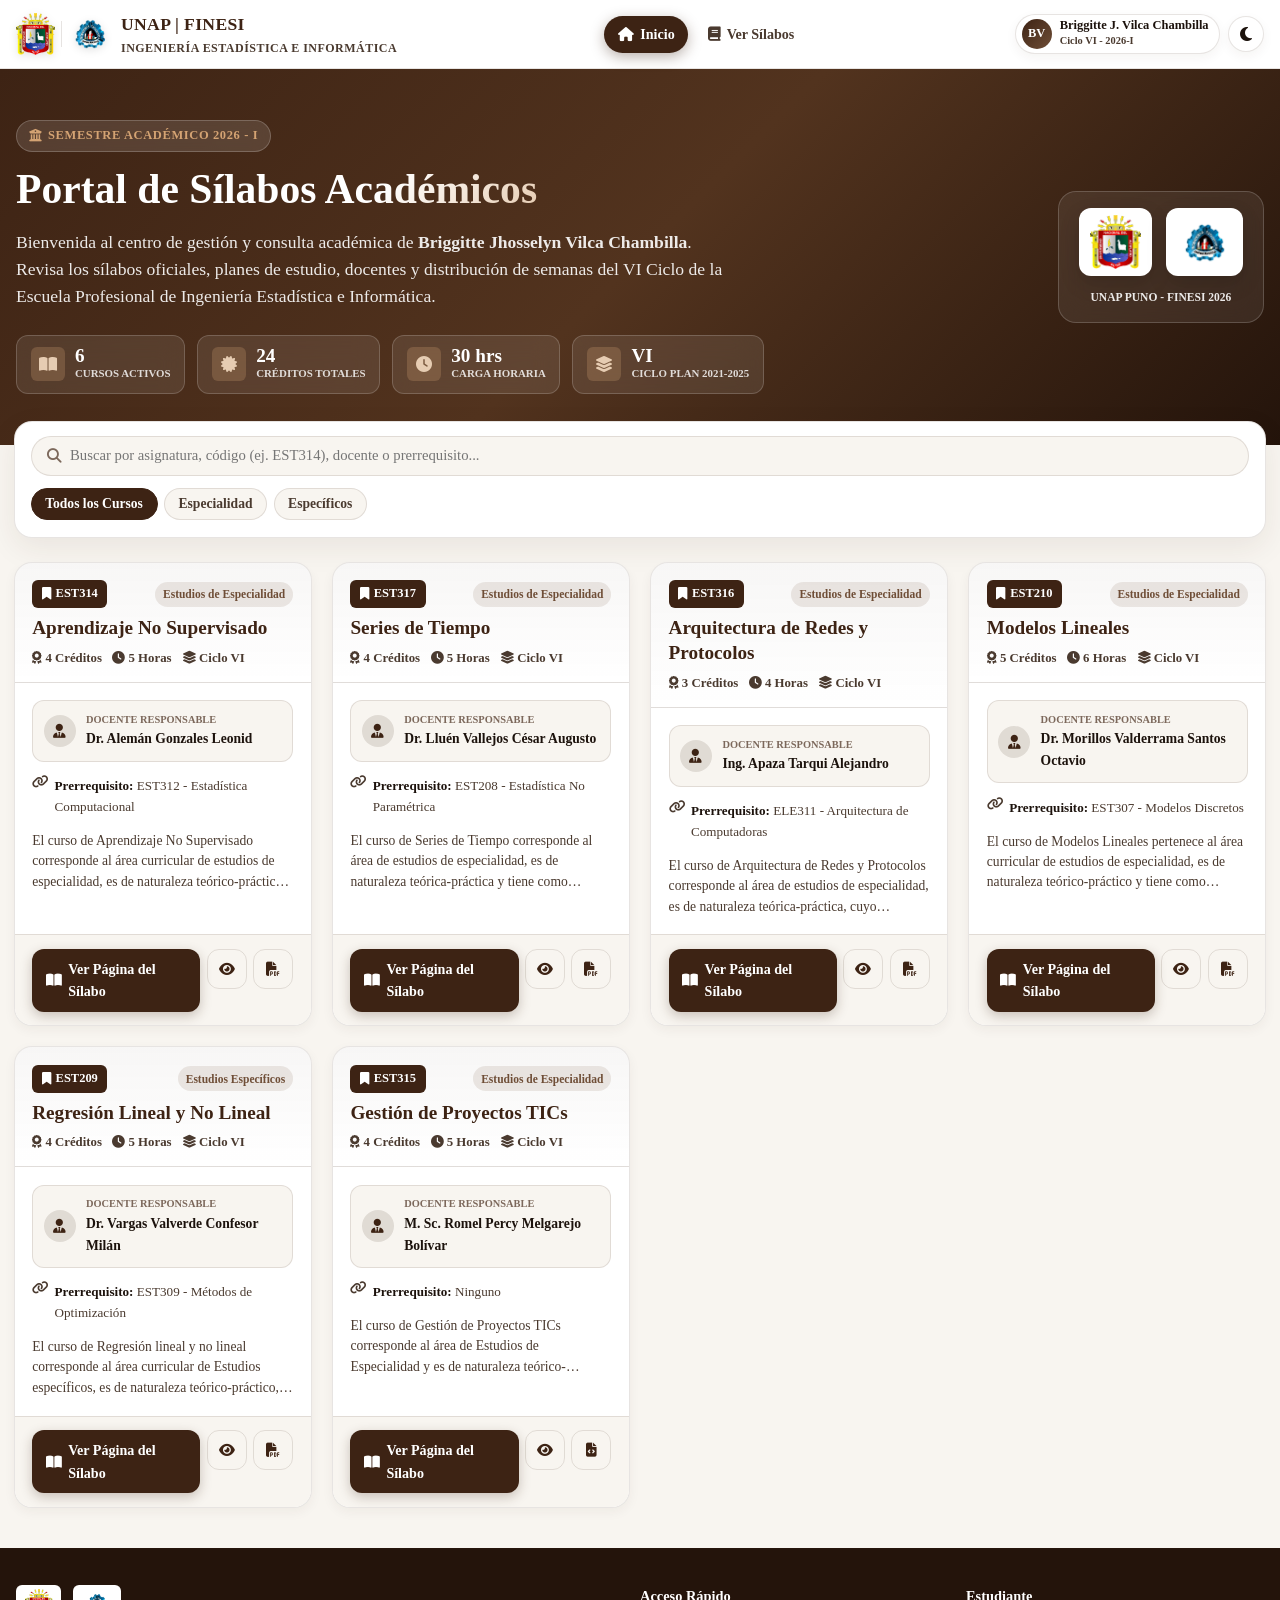
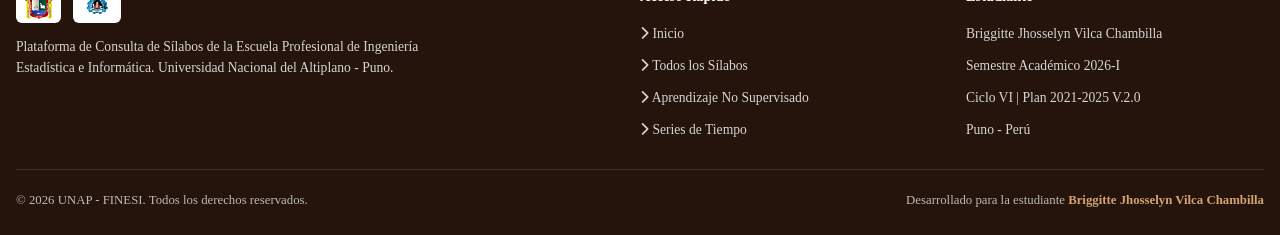
==== commit 57571642: "Add files via upload" ====
--- a/index.html
+++ b/index.html
@@ -1,1230 +1,222 @@
 <!DOCTYPE html>
-<html lang="es">
+<html lang="es" data-theme="light">
 <head>
-<meta charset="UTF-8"/>
-<meta name="viewport" content="width=device-width, initial-scale=1.0"/>
-<title>Ciclo VI — FIEI UNAP</title>
-<link rel="preconnect" href="https://fonts.googleapis.com">
-<link href="https://fonts.googleapis.com/css2?family=Playfair+Display:wght@400;600;700&family=Inter:wght@300;400;500;600&family=JetBrains+Mono:wght@400;500&display=swap" rel="stylesheet">
-<style>
-  *, *::before, *::after { box-sizing: border-box; margin: 0; padding: 0; }
-  :root {
-    --navy:   #0B1E3D;
-    --navy2:  #132847;
-    --gold:   #C9A84C;
-    --gold2:  #E8C46A;
-    --white:  #FFFFFF;
-    --offwhite: #F5F7FA;
-    --muted:  #8A9AB8;
-    --text:   #1A2B45;
-    --border: #D6DFE8;
-    --red:    #D14B3D;
-    --teal:   #2A7F8A;
-    --purple: #5B4A8A;
-    --green:  #2E7D52;
-    --orange: #C06B2A;
-    --blue:   #2356A0;
-  }
-  body { font-family: 'Inter', sans-serif; background: var(--offwhite); color: var(--text); min-height: 100vh; }
-
-  /* HEADER */
-  header { background: var(--navy); padding: 0; position: sticky; top: 0; z-index: 100; box-shadow: 0 2px 20px rgba(0,0,0,0.3); }
-  .header-inner { max-width: 1100px; margin: 0 auto; display: flex; align-items: center; justify-content: space-between; padding: 14px 28px; }
-  .header-logo { display: flex; align-items: center; gap: 14px; }
-  .logo-badge { width: 42px; height: 42px; background: var(--gold); border-radius: 8px; display: flex; align-items: center; justify-content: center; font-family: 'Playfair Display', serif; font-weight: 700; font-size: 18px; color: var(--navy); flex-shrink: 0; }
-  .header-title { color: var(--white); }
-  .header-title h1 { font-size: 15px; font-weight: 600; letter-spacing: 0.02em; }
-  .header-title p { font-size: 11px; color: var(--muted); margin-top: 1px; letter-spacing: 0.05em; text-transform: uppercase; }
-  .header-ciclo { background: var(--gold); color: var(--navy); padding: 5px 14px; border-radius: 20px; font-size: 12px; font-weight: 600; letter-spacing: 0.08em; text-transform: uppercase; }
-
-  /* HERO */
-  .hero { background: linear-gradient(135deg, var(--navy) 0%, #1C3A6B 60%, #0D2847 100%); padding: 64px 28px 56px; text-align: center; position: relative; overflow: hidden; }
-  .hero::before { content: ''; position: absolute; inset: 0; background: repeating-linear-gradient(45deg, transparent, transparent 40px, rgba(201,168,76,0.03) 40px, rgba(201,168,76,0.03) 80px); }
-  .hero-content { position: relative; }
-  .hero-eyebrow { font-family: 'JetBrains Mono', monospace; font-size: 11px; color: var(--gold); letter-spacing: 0.18em; text-transform: uppercase; margin-bottom: 16px; }
-  .hero h2 { font-family: 'Playfair Display', serif; font-size: clamp(32px, 5vw, 52px); font-weight: 700; color: var(--white); line-height: 1.15; margin-bottom: 16px; }
-  .hero h2 span { color: var(--gold); }
-  .hero-desc { font-size: 15px; color: #A8BCCE; max-width: 560px; margin: 0 auto 32px; line-height: 1.7; }
-  .hero-stats { display: flex; justify-content: center; gap: 40px; flex-wrap: wrap; }
-  .stat { text-align: center; }
-  .stat-num { font-family: 'Playfair Display', serif; font-size: 28px; font-weight: 700; color: var(--gold); line-height: 1; }
-  .stat-label { font-size: 11px; color: var(--muted); text-transform: uppercase; letter-spacing: 0.1em; margin-top: 4px; }
-
-  /* GRID */
-  .grid-section { max-width: 1100px; margin: 0 auto; padding: 56px 28px; }
-  .section-label { font-family: 'JetBrains Mono', monospace; font-size: 10px; color: var(--muted); letter-spacing: 0.2em; text-transform: uppercase; margin-bottom: 8px; }
-  .section-title { font-family: 'Playfair Display', serif; font-size: 26px; font-weight: 600; color: var(--text); margin-bottom: 32px; }
-  .courses-grid { display: grid; grid-template-columns: repeat(auto-fill, minmax(310px, 1fr)); gap: 20px; }
-
-  /* COURSE CARD */
-  .course-card { background: var(--white); border-radius: 14px; border: 1px solid var(--border); overflow: hidden; transition: transform 0.2s ease, box-shadow 0.2s ease; position: relative; }
-  .course-card:hover { transform: translateY(-4px); box-shadow: 0 16px 40px rgba(11,30,61,0.12); }
-  .card-accent { height: 4px; width: 100%; }
-  .card-body { padding: 22px 22px 18px; }
-  .card-code { font-family: 'JetBrains Mono', monospace; font-size: 11px; font-weight: 500; letter-spacing: 0.1em; margin-bottom: 8px; }
-  .card-title { font-family: 'Playfair Display', serif; font-size: 17px; font-weight: 600; color: var(--text); line-height: 1.35; margin-bottom: 14px; }
-  .card-meta { display: flex; gap: 8px; flex-wrap: wrap; margin-bottom: 16px; }
-  .meta-tag { background: var(--offwhite); border: 1px solid var(--border); border-radius: 20px; padding: 3px 10px; font-size: 11px; color: var(--muted); font-weight: 500; }
-  .card-credits-bar { height: 3px; background: var(--border); border-radius: 2px; margin-bottom: 16px; overflow: hidden; }
-  .card-credits-fill { height: 100%; border-radius: 2px; }
-  .card-credits-label { font-size: 10px; color: var(--muted); margin-bottom: 16px; font-family: 'JetBrains Mono', monospace; }
-  .prereq { font-size: 11px; color: var(--muted); background: #F8FAFC; border-left: 2px solid var(--border); padding: 6px 10px; border-radius: 0 6px 6px 0; margin-bottom: 16px; }
-  .prereq strong { color: var(--text); font-size: 10px; text-transform: uppercase; letter-spacing: 0.06em; display: block; margin-bottom: 2px; }
-  .card-actions { display: flex; gap: 8px; }
-  .card-btn { display: inline-flex; align-items: center; gap: 6px; padding: 9px 14px; border-radius: 8px; font-size: 12px; font-weight: 600; color: var(--white); border: none; cursor: pointer; transition: opacity 0.15s ease, transform 0.15s ease; text-decoration: none; flex: 1; justify-content: center; }
-  .card-btn:hover { opacity: 0.88; transform: scale(0.98); }
-  .btn-arrow { font-size: 14px; transition: transform 0.2s; }
-  .course-card:hover .btn-arrow { transform: translateX(3px); }
-
-  /* MODAL */
-  .modal-overlay { display: none; position: fixed; inset: 0; background: rgba(7,18,38,0.82); z-index: 1000; backdrop-filter: blur(4px); align-items: flex-start; justify-content: center; padding: 24px 16px; overflow-y: auto; }
-  .modal-overlay.open { display: flex; }
-  .modal-box { background: var(--white); border-radius: 18px; width: 100%; max-width: 820px; overflow: hidden; position: relative; box-shadow: 0 40px 100px rgba(0,0,0,0.35); animation: slideUp 0.28s ease; margin: auto; }
-  @keyframes slideUp { from { opacity: 0; transform: translateY(28px); } to { opacity: 1; transform: translateY(0); } }
-  .modal-header { padding: 28px 32px 24px; position: relative; }
-  .modal-eyebrow { font-family: 'JetBrains Mono', monospace; font-size: 11px; letter-spacing: 0.15em; text-transform: uppercase; margin-bottom: 8px; opacity: 0.8; color: var(--white); }
-  .modal-title { font-family: 'Playfair Display', serif; font-size: 26px; font-weight: 700; color: var(--white); line-height: 1.2; margin-bottom: 10px; }
-  .modal-chips { display: flex; gap: 8px; flex-wrap: wrap; margin-bottom: 14px; }
-  .chip { background: rgba(255,255,255,0.15); border: 1px solid rgba(255,255,255,0.25); border-radius: 20px; padding: 4px 12px; font-size: 12px; color: var(--white); font-weight: 500; }
-  .modal-close { position: absolute; top: 20px; right: 20px; background: rgba(255,255,255,0.15); border: none; color: var(--white); width: 36px; height: 36px; border-radius: 50%; cursor: pointer; font-size: 18px; display: flex; align-items: center; justify-content: center; transition: background 0.15s; }
-  .modal-close:hover { background: rgba(255,255,255,0.3); }
-  .modal-nav { display: flex; flex-wrap: wrap; gap: 6px; padding: 0 32px 20px; background: rgba(0,0,0,0.15); }
-  .modal-nav a { color: rgba(255,255,255,0.75); font-size: 12px; font-weight: 500; text-decoration: none; padding: 3px 10px; border-radius: 12px; border: 1px solid rgba(255,255,255,0.2); transition: background 0.15s, color 0.15s; }
-  .modal-nav a:hover { background: rgba(255,255,255,0.15); color: #fff; }
-  .modal-body { padding: 32px; }
-  .syllabus-section { margin-bottom: 28px; scroll-margin-top: 20px; }
-  .syl-title { font-family: 'Playfair Display', serif; font-size: 16px; font-weight: 600; color: var(--text); margin-bottom: 10px; padding-bottom: 8px; border-bottom: 1px solid var(--border); display: flex; align-items: center; gap: 8px; }
-  .syl-title .icon { width: 24px; height: 24px; border-radius: 6px; display: flex; align-items: center; justify-content: center; font-size: 12px; color: white; }
-  .syl-text { font-size: 14px; line-height: 1.75; color: #374151; text-align: justify; }
-  .syl-list { list-style: none; display: flex; flex-direction: column; gap: 6px; }
-  .syl-list li { font-size: 13.5px; color: #374151; padding-left: 18px; position: relative; line-height: 1.6; }
-  .syl-list li::before { content: '▸'; position: absolute; left: 0; font-size: 10px; top: 3px; }
-  .weeks-grid { display: flex; flex-direction: column; gap: 4px; }
-  .week-row { display: flex; gap: 10px; align-items: flex-start; padding: 8px 10px; border-radius: 8px; transition: background 0.1s; }
-  .week-row:hover { background: var(--offwhite); }
-  .week-num { font-family: 'JetBrains Mono', monospace; font-size: 11px; font-weight: 500; color: var(--white); background: var(--muted); border-radius: 5px; padding: 2px 7px; flex-shrink: 0; margin-top: 2px; min-width: 52px; text-align: center; }
-  .week-text { font-size: 13.5px; color: #374151; line-height: 1.55; }
-  .eval-grid { display: grid; grid-template-columns: 1fr auto; gap: 8px 20px; align-items: center; }
-  .eval-item { font-size: 13.5px; color: #374151; }
-  .eval-pct { font-family: 'JetBrains Mono', monospace; font-size: 14px; font-weight: 600; }
-  .eval-bar-wrap { grid-column: 1/-1; height: 3px; background: var(--border); border-radius: 2px; margin-bottom: 4px; }
-  .eval-bar { height: 100%; border-radius: 2px; }
-  .bib-list { list-style: none; display: flex; flex-direction: column; gap: 10px; }
-  .bib-list li { font-size: 13px; color: #374151; border-left: 2px solid var(--border); padding: 6px 10px; border-radius: 0 6px 6px 0; line-height: 1.6; }
-  .resources-grid { display: flex; flex-wrap: wrap; gap: 8px; }
-  .resource-link { display: inline-flex; align-items: center; gap: 5px; padding: 6px 14px; border-radius: 8px; font-size: 12px; font-weight: 500; text-decoration: none; border: 1px solid var(--border); color: var(--text); background: var(--offwhite); transition: border-color 0.15s, background 0.15s; }
-  .resource-link:hover { background: #E8EDF4; }
-  .contact-box { background: var(--offwhite); border: 1px solid var(--border); border-radius: 10px; padding: 16px 20px; display: flex; align-items: center; gap: 12px; font-size: 14px; color: var(--text); }
-  .modal-download-btn { display: inline-flex; align-items: center; gap: 7px; padding: 9px 20px; border-radius: 8px; font-size: 13px; font-weight: 600; color: var(--white); cursor: pointer; transition: opacity 0.15s; background: rgba(255,255,255,0.2); border: 1px solid rgba(255,255,255,0.35); }
-  .modal-download-btn:hover { background: rgba(255,255,255,0.3); }
-  .modal-footer { padding: 18px 32px; background: var(--offwhite); border-top: 1px solid var(--border); display: flex; align-items: center; justify-content: space-between; font-size: 12px; color: var(--muted); gap: 12px; flex-wrap: wrap; }
-
-  /* INFO BOX */
-  .info-box { background: #f0f4f8; border: 1px solid var(--border); border-radius: 8px; padding: 12px 16px; margin-bottom: 16px; font-size: 12.5px; color: #4a5568; }
-  .info-box strong { color: var(--text); }
-  .info-grid { display: grid; grid-template-columns: 1fr 1fr; gap: 6px 20px; }
-  .info-grid .info-row { display: flex; gap: 6px; }
-  .info-label { font-weight: 600; color: var(--text); min-width: 80px; font-size: 11px; text-transform: uppercase; letter-spacing: 0.04em; }
-  .info-val { color: #374151; font-size: 12.5px; }
-
-  /* FOOTER */
-  footer { background: var(--navy); color: var(--muted); text-align: center; padding: 28px; font-size: 12px; margin-top: 40px; }
-  footer strong { color: var(--gold); }
-
-  @media (max-width: 600px) {
-    .modal-body { padding: 20px 18px; }
-    .modal-header { padding: 20px 18px 16px; }
-    .modal-nav { padding: 0 18px 16px; }
-    .modal-footer { flex-direction: column; gap: 8px; }
-    .hero-stats { gap: 24px; }
-    .card-actions { flex-direction: column; }
-    .info-grid { grid-template-columns: 1fr; }
-  }
-</style>
+  <meta charset="UTF-8">
+  <meta name="viewport" content="width=device-width, initial-scale=1.0">
+  <title>Portal de Sílabos 2026-I | Briggitte Jhosselyn Vilca Chambilla - UNAP FINESI</title>
+  
+  <meta name="description" content="Portal oficial de sílabos del Ciclo VI - Ingeniería Estadística e Informática UNAP - Briggitte Jhosselyn Vilca Chambilla.">
+  <meta name="author" content="Briggitte Jhosselyn Vilca Chambilla">
+  <meta name="keywords" content="UNAP, FINESI, Sílabos, Estadística, Informática, Series de Tiempo, Modelos Lineales, Redes, Aprendizaje No Supervisado, TICs">
+
+  <!-- Favicon -->
+  <link rel="icon" type="image/png" href="logos/logopaginaweb.png">
+  
+  <!-- Font Awesome Icons -->
+  <link rel="stylesheet" href="https://cdnjs.cloudflare.com/ajax/libs/font-awesome/6.4.0/css/all.min.css">
+  
+  <!-- Stylesheet -->
+  <link rel="stylesheet" href="css/styles.css">
 </head>
 <body>
 
-<header>
-  <div class="header-inner">
-    <div class="header-logo">
-      <div class="logo-badge">U</div>
-      <div class="header-title">
-        <h1>FIEI — Universidad Nacional del Altiplano</h1>
-        <p>Ingeniería Estadística e Informática · Puno</p>
-      </div>
-    </div>
-    <div class="header-ciclo">Ciclo VI</div>
+  <!-- Top Navigation Header -->
+  <header class="navbar">
+    <div class="navbar-container">
+      <a href="index.html" class="brand-section">
+        <div class="brand-logos">
+          <img src="logos/logo_universidad.png" alt="Logo UNAP" class="brand-logo-img">
+          <div class="brand-divider"></div>
+          <img src="logos/logo_facultad.png" alt="Logo FINESI" class="brand-logo-img">
+        </div>
+        <div class="brand-titles">
+          <span class="brand-title">UNAP | FINESI</span>
+          <span class="brand-subtitle">Ingeniería Estadística e Informática</span>
+        </div>
+      </a>
+
+      <nav>
+        <ul class="nav-menu">
+          <li>
+            <a href="index.html" class="nav-link active">
+              <i class="fas fa-home"></i> Inicio
+            </a>
+          </li>
+          <li>
+            <a href="silabos.html" class="nav-link">
+              <i class="fas fa-book"></i> Ver Sílabos
+            </a>
+          </li>
+        </ul>
+      </nav>
+
+      <div class="controls-group">
+        <!-- User Badge -->
+        <div class="user-badge" title="Estudiante de Ingeniería Estadística e Informática">
+          <div class="user-avatar">BV</div>
+          <div class="user-info">
+            <span class="user-name">Briggitte J. Vilca Chambilla</span>
+            <span class="user-role">Ciclo VI - 2026-I</span>
+          </div>
+        </div>
+
+        <!-- Dark / Light Theme Toggle Button -->
+        <button class="theme-toggle-btn" aria-label="Cambiar tema de color" title="Alternar Modo Oscuro/Claro">
+          <i class="fas fa-moon"></i>
+        </button>
+      </div>
+    </div>
+  </header>
+
+  <!-- Hero Banner -->
+  <section class="hero-banner">
+    <div class="hero-container">
+      <div class="hero-content">
+        <div class="hero-tag">
+          <i class="fas fa-university"></i> Semestre Académico 2026 - I
+        </div>
+        <h1 class="hero-title">
+          Portal de Sílabos <span>Académicos</span>
+        </h1>
+        <p class="hero-subtitle">
+          Bienvenida al centro de gestión y consulta académica de <strong>Briggitte Jhosselyn Vilca Chambilla</strong>. Revisa los sílabos oficiales, planes de estudio, docentes y distribución de semanas del VI Ciclo de la Escuela Profesional de Ingeniería Estadística e Informática.
+        </p>
+
+        <div class="hero-stats">
+          <div class="stat-item">
+            <div class="stat-icon"><i class="fas fa-book-open"></i></div>
+            <div>
+              <div class="stat-number">6</div>
+              <div class="stat-label">Cursos Activos</div>
+            </div>
+          </div>
+
+          <div class="stat-item">
+            <div class="stat-icon"><i class="fas fa-certificate"></i></div>
+            <div>
+              <div class="stat-number">24</div>
+              <div class="stat-label">Créditos Totales</div>
+            </div>
+          </div>
+
+          <div class="stat-item">
+            <div class="stat-icon"><i class="fas fa-clock"></i></div>
+            <div>
+              <div class="stat-number">30 hrs</div>
+              <div class="stat-label">Carga Horaria</div>
+            </div>
+          </div>
+
+          <div class="stat-item">
+            <div class="stat-icon"><i class="fas fa-layer-group"></i></div>
+            <div>
+              <div class="stat-number">VI</div>
+              <div class="stat-label">Ciclo Plan 2021-2025</div>
+            </div>
+          </div>
+        </div>
+      </div>
+
+      <!-- Logos Showcase Card -->
+      <div class="hero-logos-wrapper">
+        <div class="hero-logos-row">
+          <div class="hero-logo-box">
+            <img src="logos/logo_universidad.png" alt="Universidad Nacional del Altiplano" class="hero-logo-img">
+          </div>
+          <div class="hero-logo-box">
+            <img src="logos/logo_facultad.png" alt="Facultad de Ingeniería Estadística e Informática" class="hero-logo-img">
+          </div>
+        </div>
+        <div class="hero-logo-caption">
+          UNAP Puno - FINESI 2026
+        </div>
+      </div>
+    </div>
+  </section>
+
+  <!-- Main Content Area -->
+  <main class="main-content">
+    
+    <!-- Filter and Search Bar -->
+    <section class="filter-bar">
+      <div class="search-box">
+        <i class="fas fa-search search-icon"></i>
+        <input type="text" id="search-input" class="search-input" placeholder="Buscar por asignatura, código (ej. EST314), docente o prerrequisito...">
+      </div>
+
+      <div class="filter-categories">
+        <button class="filter-btn active" data-category="all">Todos los Cursos</button>
+        <button class="filter-btn" data-category="Estudios de Especialidad">Especialidad</button>
+        <button class="filter-btn" data-category="Estudios Específicos">Específicos</button>
+      </div>
+    </section>
+
+    <!-- Dynamic Courses Grid -->
+    <section id="index-courses-grid" class="courses-grid">
+      <!-- Generated dynamically by app.js -->
+    </section>
+  </main>
+
+  <!-- Course Preview Modal -->
+  <div id="course-modal" class="modal-backdrop">
+    <div class="modal-container">
+      <div class="modal-header">
+        <h3 id="modal-course-title" class="modal-title">Detalle de la Asignatura</h3>
+        <button id="modal-close-btn" class="modal-close-btn" aria-label="Cerrar modal">&times;</button>
+      </div>
+      <div id="modal-course-body" class="modal-body">
+        <!-- Dynamic content -->
+      </div>
+      <div style="padding: 1.25rem 2rem; background: var(--bg-main); border-top: 1px solid var(--border-color); display: flex; justify-content: flex-end; gap: 1rem;">
+        <a id="modal-action-btn" href="silabos.html" class="btn btn-primary">
+          <i class="fas fa-external-link-alt"></i> Ver Vista Detallada de Sílabo
+        </a>
+      </div>
+    </div>
   </div>
-</header>
-
-<section class="hero">
-  <div class="hero-content">
-    <p class="hero-eyebrow">Plan de estudios · Semestre 2026-I</p>
-    <h2>Asignaturas del<br><span>Sexto Ciclo</span></h2>
-    <p class="hero-desc">Selecciona cualquier curso para consultar su sílabo completo: sumilla, docente, contenidos por semana, metodología, evaluación y bibliografía oficial.</p>
-    <div class="hero-stats">
-      <div class="stat"><div class="stat-num">6</div><div class="stat-label">Cursos</div></div>
-      <div class="stat"><div class="stat-num">24</div><div class="stat-label">Créditos totales</div></div>
-      <div class="stat"><div class="stat-num">18</div><div class="stat-label">Semanas</div></div>
-      <div class="stat"><div class="stat-num">2026-I</div><div class="stat-label">Semestre</div></div>
-    </div>
-  </div>
-</section>
-
-<main class="grid-section">
-  <p class="section-label">Catálogo de asignaturas</p>
-  <h2 class="section-title">Todos los cursos</h2>
-  <div class="courses-grid" id="courses-grid"></div>
-</main>
-
-<div class="modal-overlay" id="modal" role="dialog" aria-modal="true">
-  <div class="modal-box">
-    <div class="modal-header" id="modal-header">
-      <button class="modal-close" onclick="closeModal()" aria-label="Cerrar">✕</button>
-      <p class="modal-eyebrow" id="modal-eyebrow"></p>
-      <h2 class="modal-title" id="modal-title"></h2>
-      <div class="modal-chips" id="modal-chips"></div>
-      <button class="modal-download-btn" id="modal-download-btn" onclick="downloadCurrentSyllabus()">
-        ⬇ Descargar sílabo HTML
-      </button>
-    </div>
-    <div class="modal-nav" id="modal-nav"></div>
-    <div class="modal-body" id="modal-body"></div>
-    <div class="modal-footer">
-      <span id="modal-footer-left"></span>
-      <span>© 2026 UNAP · FIEI</span>
-    </div>
-  </div>
-</div>
-
-<footer>
-  <p><strong>Universidad Nacional del Altiplano</strong> — Facultad de Ingeniería Estadística e Informática</p>
-  <p style="margin-top:6px;">Portal de Sílabos · Ciclo VI · Semestre 2026-I</p>
-</footer>
-
-<script>
-const COURSES = [
-  {
-    code: "EST314",
-    title: "Aprendizaje No Supervisado",
-    credits: 4,
-    hp: 2, hs: 0, ht: 3, hv: 0,
-    horasLectivas: "03h teóricas, 02h prácticas — Total 05h",
-    horasNoLectivas: "1h 40min",
-    horasVirtuales: "02 por unidad",
-    area: "Estudios de especialidad",
-    nivel: "AVANZADO",
-    modalidad: "Presencial",
-    duracion: "Del 30 de Marzo al 31 de Julio del 2026",
-    semestre: "2026-I",
-    curriculo: "2021-2025 V.2.0",
-    prereq: "EST312 - Estadística Computacional",
-    color: "#5B4A8A",
-    colorLight: "#F3F0FA",
-    professor: "Mg. Leonid Alemán Gonzales",
-    professorFull: "ALEMAN GONZALES LEONID — Nombrado-ordinario, Profesor Asociado · Especialidad: Ingeniería de Software / Ciencia de Datos",
-    contact: "laleman@unap.edu.pe",
-    aula: "Aula 201 / Pabellón A y Laboratorio 02",
-    sumilla: [
-      "El curso de Aprendizaje No Supervisado corresponde al área curricular de estudios de especialidad, es de naturaleza teórico-práctica, cuyo propósito es proponer y aplicar técnicas de preparación, preprocesamiento, reducción de la dimensionalidad, agrupamiento y reglas de asociación sobre un conjunto de datos y sus aplicaciones.",
-      "Su contenido está organizado en: Unidad I — Metodología, Técnicas de preprocesamiento y reducción de dimensionalidad en variables de problemas de aplicación. Unidad II — Técnicas de agrupamiento, reglas de asociación y aplicaciones avanzadas."
-    ],
-    logro: "Aplica adecuadamente las técnicas de aprendizaje no supervisado para el desarrollo aplicado a casos avanzados, en cuatro dimensiones: Metodología, Reducción de dimensionalidad, Agrupamiento y Reglas de decisiones.",
-    perfilEgresado: "CE2. Construye y analiza modelos estadísticos y/o algoritmos computacionales para la toma de mejores decisiones en condiciones de incertidumbre, para el desarrollo de la región y el país, asumiendo una actitud científica y ética, utilizando técnicas estadísticas y/o informáticas referidas a la ciencia de datos.",
-    unidades: [
-      {
-        nombre: "Unidad I: Metodología, Preprocesamiento y Reducción de Dimensionalidad",
-        semanas: "1 al 9",
-        duracion: "Del 30 de Marzo al 1 de Junio del 2026 (Total 45 horas)",
-        horasVirt: "04",
-        avance: "55%",
-        logro: "Aplica adecuadamente la metodología, técnicas de preprocesamiento de datos y reducción de dimensionalidad de las variables para casos de aplicación.",
-        semanas_list: [
-          { n: "Semana 1", t: "Introducción al aprendizaje automático, tipos de aprendizaje automático, aprendizaje no supervisado, diferencias respecto a otros tipos, aplicaciones en la vida real." },
-          { n: "Semana 2", t: "Proyectos con la metodología para aprendizaje automático no supervisado, flujo de trabajo y elementos de trabajo." },
-          { n: "Semana 3", t: "Preprocesamiento, preparación de datos, limpieza, transformación de datos y codificación de variables." },
-          { n: "Semana 4", t: "Data Wrangling y Feature Engineering." },
-          { n: "Semana 5", t: "Técnicas de reducción de dimensionalidad y extracción de características: métodos lineales y no lineales (manifold learning). PCA, SVD, LDA, t-SNE, UMAP, Isomap, LLE." },
-          { n: "Semana 6", t: "Redes neuronales. Reducción de dimensionalidad basada en redes neuronales. [Evaluación de técnicas básicas ANS — 50%]" },
-          { n: "Semana 7", t: "Reducción de dimensionalidad basada en técnicas probabilísticas y basada en grafos. Factor análisis, Gaussian Processes Latent Variable Models, Laplacian Eigenmaps." },
-          { n: "Semana 8", t: "Técnicas avanzadas de extracción de características: SimCLR, extracción para detección de anomalías, Isolation Forest, One-class SVM." },
-          { n: "Semana 9", t: "Avance del proyecto de aplicación. [Evaluación parcial de reducción de dimensionalidad — 50%]" },
-        ]
-      },
-      {
-        nombre: "Unidad II: Agrupamiento, Reglas de Asociación y Aplicaciones Avanzadas",
-        semanas: "10 al 18",
-        duracion: "Del 1 de Junio al 31 de Julio del 2026 (Total 45 horas)",
-        horasVirt: "04",
-        avance: "100%",
-        logro: "Aplica adecuadamente técnicas de agrupamiento y reglas de asociación del aprendizaje no supervisado en aplicaciones reales.",
-        semanas_list: [
-          { n: "Semana 10", t: "Clustering con métodos particionales (centroides): K-Means, K-Medoids. El concepto de distancia en diferentes contextos." },
-          { n: "Semana 11", t: "Agrupamiento jerárquico (Agglomerative Clustering), métodos basados en densidad: DBSCAN, HDBSCAN." },
-          { n: "Semana 12", t: "Agrupamiento probabilístico (Gaussian Mixture Model) y basados en grafos (Spectral Clustering)." },
-          { n: "Semana 13", t: "Agrupamiento difuso (Fuzzy C-Means), basados en subespacios (CLIQUE, PROCLUS), Deep Clustering (DEC)." },
-          { n: "Semana 14", t: "Reglas de asociación: métricas fundamentales y avanzadas (support, confidence, conviction, leverage, Jaccard). Algoritmos: Apriori, FP-Growth, Eclat." },
-          { n: "Semana 15", t: "Variantes y extensiones: asociación ponderada, negativa, alto orden, reglas secuenciales. PrefixSpan, SPADE. [Evaluación de técnicas avanzadas — 50%]" },
-          { n: "Semana 16", t: "Enfoques avanzados: datos continuos, big data, reglas basadas en grafos, aprendizaje profundo." },
-          { n: "Semana 17", t: "Integración y revisión de proyectos pertinentes al aprendizaje no supervisado." },
-          { n: "Semana 18", t: "Presentación y defensa del proyecto. [Evaluación final — 50%]" },
-        ]
-      }
-    ],
-    evaluacion: [
-      { item: "Evaluación de técnicas básicas ANS (Unidad I — EVI 1)", pct: 25 },
-      { item: "Evaluación parcial de reducción de dimensionalidad (Unidad I — EVI 2)", pct: 25 },
-      { item: "Evaluación de técnicas avanzadas de agrupamiento (Unidad II — EVI 1)", pct: 25 },
-      { item: "Evaluación final de Aprendizaje no Supervisado (Unidad II — EVI 2)", pct: 25 },
-    ],
-    formulaCalif: "PF = 50% (UPP1) + 50% (UPP2) · Cada UPP = 50% (EVI1) + 50% (EVI2)",
-    metodologia: [
-      "Actividades síncronas: videoconferencias, foros de discusión en línea, sala de chat.",
-      "Actividades asíncronas: foros de información, revisión de tareas, materiales de lectura, diapositivas y vídeos.",
-      "Análisis de textos, artículos y guías. Debate, análisis y discriminación de ideas.",
-      "Plataforma en la nube: Google Colab y Jupyter Notebook.",
-      "Uso de lenguajes R y Python para resolución de casos y exposición de soluciones.",
-      "Investigación formativa con recursos bibliográficos usando normas APA e IEEE.",
-      "Responsabilidad social: análisis de problemas reales y difusión a través de medios sociales.",
-    ],
-    entregables: [
-      "Avance del proyecto de aplicación (Semana 9).",
-      "Presentación y defensa del proyecto final (Semanas 7-8 de julio 2026).",
-      "Resolución de tests valorativos por unidad.",
-      "Defensa apropiada del trabajo desarrollado.",
-    ],
-    recursos: [
-      { name: "Google Colab", url: "https://colab.research.google.com/" },
-      { name: "scikit-learn", url: "https://scikit-learn.org/" },
-      { name: "Python ML Tutorials", url: "https://realpython.com/tutorials/machine-learning/" },
-      { name: "Kaggle Datasets", url: "https://www.kaggle.com/datasets" },
-    ],
-    bibliografia: [
-      "Goodfellow, I. & Bengio, Y. (2016). Deep Learning. MIT Press.",
-      "Bishop, C. (2006). Pattern Recognition and Machine Learning. Springer.",
-      "Hastie, T., Tibshirani, R. & Friedman, J. (2014). The Elements of Statistical Learning. 2da ed. Springer.",
-      "Barber, D. (2017). Bayesian Reasoning and Machine Learning. 3ra ed. Cambridge University Press.",
-      "Duda, R., Hart, P. & Stork (2000). Pattern Classification. Wiley Interscience, 2da ed.",
-      "Theodoridis, S. (2017). Machine Learning: A Bayesian and Optimization Perspective. Elsevier.",
-    ]
-  },
-  {
-    code: "EST315",
-    title: "Gestión de Proyectos TICs",
-    credits: 4,
-    hp: 2, hs: 0, ht: 3, hv: 0,
-    horasLectivas: "03h teóricas, 02h prácticas — Total 05h",
-    horasNoLectivas: "1h 40min",
-    horasVirtuales: "02 por unidad",
-    area: "Estudios de especialidad",
-    nivel: "AVANZADO",
-    modalidad: "Presencial",
-    duracion: "Del 30 de Marzo al 31 de Julio del 2026",
-    semestre: "2026-I",
-    curriculo: "2021-2025 V.2.0",
-    prereq: "EST313 - Sistemas de Gestión de Base de Datos II",
-    color: "#2356A0",
-    colorLight: "#EEF3FB",
-    professor: "M. Sc. Romel Percy Melgarejo Bolívar",
-    professorFull: "MELGAREJO BOLÍVAR ROMEL PERCY — Docente · Especialidad: Gestión de Proyectos TICs",
-    contact: "permelro@unap.edu.pe",
-    aula: "Por definir",
-    sumilla: [
-      "El curso de Gestión de Proyectos TICs corresponde al área de Estudios de Especialidad y es de naturaleza teórico-práctica. Tiene como propósito desarrollar competencias para formular, planificar, ejecutar, monitorear, controlar y cerrar proyectos tecnológicos vinculados a la Ingeniería Estadística e Informática.",
-      "El curso se orienta a la gestión de portafolios de proyectos desde el inicio hasta el cierre, integrando las principales líneas de desarrollo profesional de la carrera: desarrollo de software, programación, diseño de sistemas, redes y telecomunicaciones, estadística aplicada, ciencia de datos, inteligencia artificial, análisis estadístico y asesorías de tesis relacionadas con el procesamiento de datos.",
-      "Para ello, los estudiantes utilizarán herramientas colaborativas como GitHub, GitHub Projects y Notion, aplicando metodologías tradicionales, ágiles e híbridas como PMBOK, Scrum, Kanban, Design Thinking y gestión basada en evidencias. El curso promueve el trabajo en equipo, la trazabilidad, la documentación técnica y la entrega progresiva de valor mediante proyectos reales."
-    ],
-    logro: "Al finalizar el curso, el estudiante gestiona portafolios y proyectos de Tecnologías de Información y Comunicación aplicando metodologías tradicionales, ágiles e híbridas para planificar, ejecutar, monitorear y controlar iniciativas relacionadas con desarrollo de software, redes, estadística, ciencia de datos e investigación aplicada, utilizando herramientas digitales que garanticen trazabilidad, calidad y cumplimiento de objetivos durante todo el ciclo de vida del proyecto.",
-    perfilEgresado: "Gestiona proyectos TIC aplicando metodologías modernas, herramientas digitales y trabajo colaborativo para generar valor en organizaciones e instituciones.",
-    unidades: [
-      {
-        nombre: "Unidad I: Formulación, Planificación y Organización del Portafolio TIC",
-        semanas: "1 al 9",
-        duracion: "Del 30 de Marzo al 1 de Junio del 2026",
-        horasVirt: "02",
-        avance: "50%",
-        logro: "Formula y organiza un proyecto TIC real mediante la identificación de problemas, definición de objetivos, planificación de entregables y construcción de un portafolio digital en GitHub y Notion.",
-        semanas_list: [
-          { n: "Semana 1", t: "Presentación del curso. Enfoque por proyectos y portafolios. Líneas de trabajo: software, redes, estadística, ciencia de datos e investigación." },
-          { n: "Semana 2", t: "Gestión de proyectos TIC. Proyecto, programa y portafolio. Ciclo de vida del proyecto." },
-          { n: "Semana 3", t: "Identificación de problemas, necesidades y oportunidades en contextos reales." },
-          { n: "Semana 4", t: "Design Thinking e ideación de proyectos tecnológicos." },
-          { n: "Semana 5", t: "Formulación del proyecto: problema, objetivos, alcance, entregables e indicadores." },
-          { n: "Semana 6", t: "Acta de constitución del proyecto. Roles, responsabilidades e interesados." },
-          { n: "Semana 7", t: "Organización del portafolio en Notion: documentación, cronograma, bitácora y evidencias." },
-          { n: "Semana 8", t: "Organización del repositorio en GitHub: estructura, README, issues, milestones y control de versiones." },
-          { n: "Semana 9", t: "Sustentación parcial del proyecto: pitch, Project Charter, tablero de seguimiento y portafolio inicial." },
-        ]
-      },
-      {
-        nombre: "Unidad II: Ejecución, Seguimiento, Control y Cierre de Proyectos TIC",
-        semanas: "10 al 18",
-        duracion: "Del 1 de Junio al 31 de Julio del 2026",
-        horasVirt: "02",
-        avance: "100%",
-        logro: "Ejecuta, monitorea y cierra un proyecto TIC aplicando metodologías ágiles, gestión visual, control de riesgos, indicadores de avance y presentación de resultados mediante un portafolio digital funcional.",
-        semanas_list: [
-          { n: "Semana 10", t: "PMBOK aplicado a proyectos TIC. Enfoques predictivos, adaptativos e híbridos." },
-          { n: "Semana 11", t: "Scrum aplicado a proyectos de software, ciencia de datos, redes e investigación." },
-          { n: "Semana 12", t: "Kanban y gestión visual de tareas mediante GitHub Projects y Notion." },
-          { n: "Semana 13", t: "Gestión del cronograma, recursos, costos y responsabilidades del equipo." },
-          { n: "Semana 14", t: "Gestión de riesgos, calidad y cambios en proyectos TIC." },
-          { n: "Semana 15", t: "Métricas e indicadores: avance, cumplimiento, productividad, backlog, issues y evidencias." },
-          { n: "Semana 16", t: "Documentación técnica, informe del proyecto, manuales, reportes estadísticos o de ciencia de datos." },
-          { n: "Semana 17", t: "Preparación de la presentación final: demo, dashboard, prototipo, análisis, informe o solución implementada." },
-          { n: "Semana 18", t: "Presentación final, cierre del proyecto, evaluación del portafolio y reflexión del aprendizaje." },
-        ]
-      }
-    ],
-    evaluacion: [
-      { item: "Portafolio digital en Notion y GitHub", pct: 25 },
-      { item: "Entregable parcial — Unidad I (Project Charter + sustentación)", pct: 25 },
-      { item: "Seguimiento, avances y gestión del proyecto", pct: 20 },
-      { item: "Producto final, informe y sustentación", pct: 25 },
-      { item: "Participación, autoevaluación y coevaluación", pct: 5 },
-    ],
-    formulaCalif: "PF = 50% (UPP1) + 50% (UPP2) · Cada UPP = 50% (EVI1) + 50% (EVI2)",
-    metodologia: [
-      "Aprendizaje basado en proyectos reales.",
-      "Trabajo colaborativo por equipos con roles definidos.",
-      "Uso obligatorio de GitHub, GitHub Projects y Notion.",
-      "Aplicación de Scrum, Kanban, PMBOK y metodologías híbridas.",
-      "Desarrollo de portafolios digitales de proyectos.",
-      "Asesoría continua y revisión semanal de avances.",
-      "Presentaciones parciales y finales tipo Demo Day.",
-    ],
-    entregables: [
-      "Idea de proyecto TIC.",
-      "Project Charter (Acta de Constitución del Proyecto).",
-      "Portafolio digital en Notion.",
-      "Repositorio en GitHub con README, issues y milestones.",
-      "Tablero Kanban o Scrum activo.",
-      "Bitácora de avances semanal.",
-      "Cronograma del proyecto.",
-      "Matriz de riesgos.",
-      "Informe técnico o científico del proyecto.",
-      "Producto funcional, prototipo, dashboard o análisis estadístico.",
-      "Presentación final del proyecto (Demo Day).",
-    ],
-    recursos: [
-      { name: "GitHub", url: "https://github.com/" },
-      { name: "GitHub Projects", url: "https://docs.github.com/en/issues/planning-and-tracking-with-projects" },
-      { name: "Notion", url: "https://notion.so/" },
-      { name: "PMI", url: "https://www.pmi.org/" },
-      { name: "Scrum.org", url: "https://www.scrum.org/" },
-      { name: "Trello", url: "https://trello.com/" },
-      { name: "Jira", url: "https://www.atlassian.com/software/jira" },
-    ],
-    bibliografia: [
-      "Project Management Institute. (2021). PMBOK® Guide – Seventh Edition. PMI.",
-      "Schwaber, K. & Sutherland, J. (2020). The Scrum Guide.",
-      "Schwalbe, K. Information Technology Project Management. Cengage Learning.",
-      "Meredith, J. R. & Mantel, S. J. Project Management: A Managerial Approach.",
-      "Pressman, R. Ingeniería del Software: Un enfoque práctico.",
-      "Kerzner, H. Project Management: A Systems Approach to Planning, Scheduling, and Controlling.",
-      "Wysocki, R. Effective Project Management: Traditional, Agile, Extreme, Hybrid.",
-    ]
-  },
-  {
-    code: "EST316",
-    title: "Arquitectura de Redes y Protocolos",
-    credits: 3,
-    hp: 2, hs: 0, ht: 2, hv: 0,
-    horasLectivas: "02h teóricas, 02h prácticas — Total 04h",
-    horasNoLectivas: "1h 20min",
-    horasVirtuales: "02 por unidad",
-    area: "Estudios de especialidad",
-    nivel: "BÁSICO",
-    modalidad: "Presencial",
-    duracion: "Del 30 de Marzo al 31 de Julio del 2026",
-    semestre: "2026-I",
-    curriculo: "2021-2025 V.2.0",
-    prereq: "ELE311 - Arquitectura de Computadoras",
-    color: "#2A7F8A",
-    colorLight: "#EEF8F9",
-    professor: "Ing. Alejandro Apaza Tarqui",
-    professorFull: "APAZA TARQUI ALEJANDRO — Nombrado, Profesor Principal · Especialidad: Ing. Estadístico, Sistemas e Informática",
-    contact: "redes@unap.edu.pe",
-    aula: "Aula 205-A",
-    sumilla: [
-      "El curso de Arquitectura de Redes y Protocolos corresponde al área de estudios de especialidad, es de naturaleza teórica-práctica, cuyo propósito es proporcionar al estudiante la comprensión para implementar la organización de redes computacionales y los protocolos sobre las que se fundamenta su lógica de funcionamiento con énfasis en la conectividad usando las modernas tecnologías de transmisión de datos y comunicaciones.",
-      "Unidad I: Fundamentos, arquitectura, tipos, medios, tipos y protocolos de comunicación de datos. Unidad II: Fundamentos de servicios y seguridad con talleres de simulación de la red de comunicación de datos de una organización."
-    ],
-    logro: "Comprende el fundamento de Arquitectura de Redes y Protocolos para diseño, configuración y administración de redes de telecomunicaciones utilizando algunas herramientas de simulación.",
-    perfilEgresado: "Capacidad de diseñar, configurar y administrar redes de telecomunicaciones de acuerdo a políticas de seguridad y estándares vigentes.",
-    unidades: [
-      {
-        nombre: "Unidad I: Fundamentos de Comunicación de Datos y Arquitectura de Redes",
-        semanas: "1 al 9",
-        duracion: "Del 30 de Marzo al 1 de Junio del 2026 (Total 36 horas)",
-        horasVirt: "02",
-        avance: "100%",
-        logro: "Determina las condiciones técnicas y arquitectónicas del funcionamiento de Redes Informáticas y teleprocesamiento tomando en cuenta arquitectura, medios, elementos y protocolos.",
-        semanas_list: [
-          { n: "Semana 1", t: "Conceptos, elementos, dispositivos, Arquitectura de Redes y Protocolos, teleproceso y proyectos de conectividad. [Recuperación de saberes previos]" },
-          { n: "Semana 2", t: "Paradigmas de transmisión y acceso al medio de datos: conmutación, modulación y multiplexación. [Mapas conceptuales]" },
-          { n: "Semana 3", t: "Tipos de redes PAN, LAN, MAN, WAN, WLAN, GAN, CAN, SAN, internet, intranet y extranet. [Debate]" },
-          { n: "Semana 4", t: "Topologías físicas y lógicas de la red, tecnologías, cableado estructurado, Redes de Banda Ancha. Implementación en Cisco Packet Tracer. [Examen escrito 100%]" },
-          { n: "Semana 5", t: "Protocolos, Arquitecturas y capas de modelos OSI y TCP/IP: interfaces, medidas, algoritmos y servicios. [Debate]" },
-          { n: "Semana 6", t: "Capa física de OSI: medios de comunicación, señalización, representación y codificación física. [Debate]" },
-          { n: "Semana 7", t: "Tecnología Ethernet-GigabitEthernet (IEEE 802.x), control de acceso al medio: NICs, HUBS y SWITCHES. Protocolo ARP. Implementa conectividad UTP y Coaxial." },
-          { n: "Semana 8", t: "Capa de Enlace de Datos, técnicas de control de acceso al medio, entramado de datos. [Exposición]" },
-          { n: "Semana 9", t: "Capa Red (Internet): Enrutamiento IPv4, dispositivos y protocolos, paquetes, procesos, interfaces y direcciones IP. Presentación del producto de la Unidad I." },
-        ]
-      },
-      {
-        nombre: "Unidad II: Diseño Arquitectónico Lógico y Protocolar en Capas OSI-TCP/IP",
-        semanas: "10 al 17",
-        duracion: "Del 1 de Junio al 27 de Julio del 2026 (Total 32 horas)",
-        horasVirt: "02",
-        avance: "100%",
-        logro: "Diseño arquitectónico lógico y protocolar en diferentes capas de OSI y TCP/IP.",
-        semanas_list: [
-          { n: "Semana 10", t: "Dispositivo Router: técnicas de enrutamiento, IPv6, protocolos, paquetes, procesos, interfaces y estructura. [Exposición]" },
-          { n: "Semana 11", t: "Configuración de servicios de Router: direccionamiento de IPs de redes y subredes con Cisco Packet Tracer. [Exposición]" },
-          { n: "Semana 12", t: "Capas Transporte, Sesión, Presentación y Aplicación: TCP/UDP, NFS, DNS, LDAP, TELNET, FTP, SNMP y otros. [Exposición]" },
-          { n: "Semana 13", t: "Enrutamiento estático y dinámico: configuración de servicios. [Examen Unidad 2 — 100%]. Proyecto: Servidores DNS, HTTP, FTP y Correo en Cisco Packet Tracer." },
-          { n: "Semana 14", t: "Redes Inalámbricas (WLAN): Arquitectura, servicios y control de acceso al medio IEEE 802.11. Práctica en Cisco Packet Tracer." },
-          { n: "Semana 15", t: "Redes Satelitales: Arquitectura, servicios y control de acceso al medio de redes globales. [Forum]" },
-          { n: "Semana 16", t: "Arquitectura, estructura y características de Redes Ópticas. Formulación de proyecto de Red de Área Local (LAN) con subneteo." },
-          { n: "Semana 17", t: "Fundamentos de Seguridad de la Red de Computadoras. [Examen escrito]" },
-        ]
-      }
-    ],
-    evaluacion: [
-      { item: "Unidad I — EV (100%): prueba escrita y exposición", pct: 50 },
-      { item: "Unidad II — EV (100%): prueba escrita y exposición", pct: 50 },
-    ],
-    formulaCalif: "PF = 50% (UPP1) + 50% (UPP2) · UPP1 = 40% EVI1 + 60% EVI2 · UPP2 = 30% EVI1 + 20% EVI2 + 50% EVI3",
-    metodologia: [
-      "Exposiciones y conferencias magistrales, videoconferencias, foros de debate.",
-      "Enseñanza basada en problemas, casos y proyectos.",
-      "Comprensión de textos, trabajos grupales, debate y exposición.",
-      "Laboratorios con Cisco Packet Tracer y Benchwork.",
-      "Aulas virtuales asíncronas y síncronas, videos de YouTube, videoconferencias grabadas.",
-      "Investigación activa y seminarios de investigación (semilleros).",
-    ],
-    entregables: [
-      "Diseño y construcción de medio físico guiado con cable par trenzado UTP y Coaxial (Semana 9).",
-      "Diseño y configuración de Servidores DHCP, DNS, Web, FTP y Correos en Cisco Packet Tracer (Semana 17).",
-    ],
-    recursos: [
-      { name: "Cisco Packet Tracer", url: "https://www.netacad.com/courses/packet-tracer" },
-      { name: "Cisco NetAcad", url: "https://www.netacad.com/" },
-      { name: "Wireshark", url: "https://www.wireshark.org/" },
-    ],
-    bibliografia: [
-      "Apaza T., A. (2020). Redes y Teleproceso, segunda edición. Puno, Perú: Lucero impresiones.",
-      "Tanenbaum, A. S. & Wetherall, D. J. (2012). Redes de computadoras, 5ta edición. Pearson.",
-      "Dordoigne, J. (2015). Redes informáticas — Nociones fundamentales, 5ta edición. Ediciones Eni.",
-      "Stallings, W. (2004). Comunicaciones y Redes de computadores, 7ma edición. PEARSON.",
-      "Domingo, A. A. (2013). Redes locales. McGraw-Hill.",
-    ]
-  },
-  {
-    code: "EST317",
-    title: "Series de Tiempo",
-    credits: 4,
-    hp: 2, hs: 0, ht: 3, hv: 0,
-    horasLectivas: "03h teóricas, 02h prácticas — Total 05h",
-    horasNoLectivas: "1h 40min",
-    horasVirtuales: "02 por unidad",
-    area: "Estudios de especialidad",
-    nivel: "AVANZADO",
-    modalidad: "Presencial",
-    duracion: "Del 30 de Marzo al 31 de Julio del 2026",
-    semestre: "2026-I",
-    curriculo: "2021-2025 V.2.0",
-    prereq: "EST208 - Estadística No Paramétrica",
-    color: "#2E7D52",
-    colorLight: "#EEF8F2",
-    professor: "Dr. César Augusto Lluen Vallejos",
-    professorFull: "LLUEN VALLEJOS CESAR AUGUSTO — Nombrado, Principal a D.E. · Especialidad: Lic. en Estadística",
-    contact: "estadistica@unap.edu.pe",
-    aula: "Aula 205 Pabellón Antiguo — Clases teóricas y prácticas con Laptops en aula",
-    sumilla: [
-      "El curso de Series de Tiempo corresponde al área de estudios de especialidad, es de naturaleza teórica-práctica y tiene como propósito desarrollar habilidades y destrezas para obtener modelos univariantes orientados a la toma de decisiones.",
-      "Primera Unidad: Métodos de suavizamiento, técnicas de descomposición, modelos lineales estacionarios AR, MA, ARMA y no estacionarios (ARIMA). Segunda Unidad: Modelos estacionales SAR, SMA, SARMA y SARIMA, modelos heterocedásticos (ARCH, GARCH), modelos multivariantes de series temporales y modelos de redes neuronales."
-    ],
-    logro: "El estudiante demostrará una actitud responsable y ética en la producción de pronósticos para la toma de decisiones que resuelvan los problemas de las realidades en investigación.",
-    perfilEgresado: "Produce pronósticos para tomar decisiones que resuelvan los problemas de las realidades en investigación.",
-    unidades: [
-      {
-        nombre: "Unidad I: Modelos Univariantes — Box-Jenkins (AR, MA, ARMA, ARIMA)",
-        semanas: "1 al 9",
-        duracion: "Del 30 de Marzo al 1 de Junio del 2026 (Total 45 horas)",
-        horasVirt: "02",
-        avance: "50%",
-        logro: "Produce información de pronósticos mediante la metodología Box-Jenkins con los modelos AR, MA, ARMA, ARIMA para realidades en investigación orientada a la toma de decisiones.",
-        semanas_list: [
-          { n: "Semana 1", t: "Evidencia 1 (EV1 — 20%): Aborda un tema de ST de la realidad y explica los aspectos básicos aplicados a la serie de tiempo." },
-          { n: "Semanas 2–5", t: "Evidencia 2 (EV2 — 30%): Exploración de patrones y análisis clásico. Métodos de suavizamiento y técnicas de descomposición." },
-          { n: "Semanas 6–9", t: "Evidencia 3 (EV3 — 50%): Modelos AR, MA, ARMA, ARIMA. Obtención de la ecuación de pronósticos válida y confiable. [Evidencia 1: etapas 1,2,3 del modelamiento — 50%] [Evidencia 2: modelos SARIMA — 50%]" },
-        ]
-      },
-      {
-        nombre: "Unidad II: Modelos Avanzados — SARIMA, ARCH/GARCH y Redes Neuronales",
-        semanas: "10 al 18",
-        duracion: "Del 1 de Junio al 31 de Julio del 2026 (Total 45 horas)",
-        horasVirt: "02",
-        avance: "100%",
-        logro: "Produce información de pronósticos mediante la metodología Box-Jenkins, redes neuronales y modelos heterocedásticos ARCH/GARCH para realidades en investigación.",
-        semanas_list: [
-          { n: "Semanas 10–14", t: "Evidencia 4 (EV4 — 50%): Modelos estacionales SARMA y SARIMA. Series estacionarias o no estacionarias, estacionales o no estacionales. [Evaluación de modelos heterocedásticos — 50%]" },
-          { n: "Semanas 15–18", t: "Evidencia 5 (EV5 — 50%): Modelos ARCH y GARCH para series heterocedásticas. Modelos con variables exógenas y multivariados. Redes neuronales para series temporales. [Evaluación de modelos exógenos/multivariados — 50%]" },
-        ]
-      }
-    ],
-    evaluacion: [
-      { item: "Evidencia 1: Aspectos básicos de ST de la realidad", pct: 10 },
-      { item: "Evidencia 2: Exploración de patrones y análisis clásico", pct: 15 },
-      { item: "Evidencia 3: Ecuación de pronósticos ARIMA válida", pct: 25 },
-      { item: "Evidencia 4: Modelos SARIMA / heterocedásticos", pct: 25 },
-      { item: "Evidencia 5: Modelos exógenos, multivariados y redes neuronales", pct: 25 },
-    ],
-    formulaCalif: "PF = 50% (UPP1) + 50% (UPP2) · Cada UPP = 50% (EVI1) + 50% (EVI2)",
-    metodologia: [
-      "Exposición oral con soporte de diapositivas y recursos audiovisuales.",
-      "Demostraciones con software estadístico y herramientas de IA.",
-      "Aprendizaje Basado en Problemas (ABP): pronósticos con datos reales.",
-      "Estudio de casos de fenómenos de la realidad regional y nacional.",
-      "Simulaciones y resolución de problemas de series temporales.",
-      "Exposición, debate de casos y desarrollo progresivo de informes de pronósticos.",
-    ],
-    entregables: [
-      "EV1 (Semana 1): Tema de ST de la realidad — aspectos básicos.",
-      "EV2 (Semanas 2–5): Exploración de patrones y análisis clásico.",
-      "EV3 (Semanas 6–9): Ecuación de pronósticos ARIMA válida y confiable.",
-      "EV4 (Semanas 10–14): Pronósticos con modelos estacionales (SARIMA) y heterocedásticos.",
-      "EV5 (Semanas 15–18): Pronósticos con modelos multivariados y redes neuronales.",
-    ],
-    recursos: [
-      { name: "Machine Learning Mastery — ARIMA", url: "https://machinelearningmastery.com/arima-for-time-series-forecasting-with-python/" },
-      { name: "Analytics Vidhya — Auto-ARIMA", url: "https://www.analyticsvidhya.com/blog/2018/08/auto-arima-time-series-modeling-python-r/" },
-      { name: "ARCH/GARCH en Python", url: "https://machinelearningmastery.com/develop-arch-and-garch-models-for-time-series-forecasting-in-python/" },
-    ],
-    bibliografia: [
-      "Guerrero, V. M. (2014). Análisis estadístico y pronóstico de series de tiempo económicas. 3ra ed. Jit Press.",
-      "Hanke, J. E. & Wichern, D. W. (2006). Pronóstico en los negocios. 8va ed. Prentice Hall.",
-      "Box, G. E. P. et al. (2015). Time Series Analysis: Forecasting and Control. 5ta ed. Wiley.",
-      "Ramos, A. et al. (2016). Series de Tiempo: Software de análisis con Eviews. Editorial Altiplano. Puno.",
-      "Wooldridge, J. (2006). Introducción a la econometría. 2da ed. Paraninfo.",
-      "Gujarati, D. (2004). Econometría. 4ta ed. Mc. Graw Hill.",
-    ]
-  },
-  {
-    code: "EST209",
-    title: "Regresión Lineal y No Lineal",
-    credits: 4,
-    hp: 2, hs: 0, ht: 3, hv: 0,
-    horasLectivas: "03h teóricas, 02h prácticas — Total 05h",
-    horasNoLectivas: "1h 40min",
-    horasVirtuales: "00",
-    area: "Estudios específicos",
-    nivel: "INTERMEDIO",
-    modalidad: "Presencial",
-    duracion: "Del 30 de Marzo al 31 de Julio del 2026",
-    semestre: "2026-I",
-    curriculo: "2021-2025 V.2.0",
-    prereq: "EST309 - Métodos de Optimización",
-    color: "#C06B2A",
-    colorLight: "#FBF3EE",
-    professor: "Dr. Confesor Milán Vargas Valverde",
-    professorFull: "VARGAS VALVERDE CONFESOR MILAN — Nombrado, Asociado T.C. · Lic. en Estadística, M.Sc. en Estadística, Dr. en Estadística e Informática",
-    contact: "estadistica@unap.edu.pe",
-    aula: "Pabellón Nuevo, Segundo Piso, Aula 202",
-    sumilla: [
-      "El curso de Regresión Lineal y No Lineal corresponde al área curricular de Estudios específicos, es de naturaleza teórico-práctica, cuyo propósito es brindar metodologías estadísticas de carácter cuantitativo y cualitativo que permita estimar un modelo para explicar de manera apropiada el comportamiento de la variable de interés usando software estadístico.",
-      "Unidad I: Regresión Lineal Simple, Correlación lineal y Modelos curvilíneos. Unidad II: Modelos múltiples, Modelos aditivos generalizados (GAM) y Regresión Tobit: modelos lineales para datos censurados."
-    ],
-    logro: "Usa las técnicas de regresión lineal y no lineal para encontrar modelos y realizar pronósticos en trabajos de investigación. Unidad I: Encuentra modelos de regresión lineales válidos que cumplan los supuestos del modelo. Unidad II: Encuentra modelos no lineales que rompen con las limitaciones de los modelos lineales.",
-    perfilEgresado: "CE5. Utiliza metodologías estadísticas y/o informáticas para promover y desarrollar la investigación científica con el propósito de generar nuevos conocimientos en beneficio del país y la humanidad con responsabilidad y ética.",
-    unidades: [
-      {
-        nombre: "Unidad I: Modelos de Regresión Lineales",
-        semanas: "1 al 8",
-        duracion: "Del 30 de Marzo al 25 de Mayo del 2026 (Total 40 horas)",
-        horasVirt: "00",
-        avance: "50%",
-        logro: "Encuentra modelos de regresión lineales válidos que cumplan los supuestos del modelo.",
-        semanas_list: [
-          { n: "Semana 1", t: "Regresión, correlación. Betas, error de estimación. Pruebas de hipótesis, estimaciones puntuales e interválicas. Método de Mínimos Cuadrados. Método de Doolittle Abreviado." },
-          { n: "Semana 2", t: "Aplicación del método de Doolittle Abreviado y estimaciones con pruebas de hipótesis para correlaciones." },
-          { n: "Semana 3", t: "Estimación del modelo lineal simple: β₀ y β₁. Interpretación, gráfica, pruebas de hipótesis T y F. Asociación lineal simple." },
-          { n: "Semana 4", t: "Estimación del modelo cuadrático: reconoce las variables, calcula los betas, realiza pruebas de hipótesis." },
-          { n: "Semana 5", t: "Modelo cúbico: identifica y determina los betas, interpreta pruebas de hipótesis." },
-          { n: "Semana 6", t: "Modelo lineal múltiple con dos variables Xi, aplicando el método de Doolittle Abreviado." },
-          { n: "Semana 7", t: "Modelo lineal múltiple con tres y cuatro Xi. Método matricial y consecuencia lógica de Doolittle Abreviado. [Evidencia 1: Trabajos — 50%]" },
-          { n: "Semana 8", t: "Primer examen. [Evidencia 2: Examen escrito — 50%]" },
-        ]
-      },
-      {
-        nombre: "Unidad II: Modelos de Regresión No Lineales",
-        semanas: "9 al 17",
-        duracion: "Del 25 de Mayo al 27 de Julio del 2026 (Total 45 horas)",
-        horasVirt: "00",
-        avance: "100%",
-        logro: "Encuentra modelos no lineales que rompen con las limitaciones de los modelos lineales.",
-        semanas_list: [
-          { n: "Semana 9", t: "Modelos curvilíneos: definiciones, métodos para estimar betas, interpretaciones, aplicaciones y pruebas de hipótesis." },
-          { n: "Semana 10", t: "Modelos compuesto y logarítmico: mínimos cuadrados, cálculo de betas, pruebas de hipótesis y gráficos." },
-          { n: "Semana 11", t: "Modelos de crecimiento y potencia: método de mínimos cuadrados." },
-          { n: "Semana 12", t: "Modelos exponencial y logístico: método de mínimos cuadrados." },
-          { n: "Semana 13", t: "Evaluación de práctica. Reforzamiento de la teoría y práctica." },
-          { n: "Semana 14", t: "Programación de los modelos estudiados. Creación de software propio." },
-          { n: "Semana 15", t: "Modelo Tobit: teoría y aplicaciones." },
-          { n: "Semana 16", t: "Otros modelos con programación. [Evidencia 3: Trabajos — 50%]" },
-          { n: "Semana 17", t: "Herramientas informáticas y evaluaciones finales. [Evidencia 4: Examen escrito — 50%]" },
-        ]
-      }
-    ],
-    evaluacion: [
-      { item: "Evidencia 1: Trabajos prácticos Unidad I", pct: 25 },
-      { item: "Evidencia 2: Examen escrito Unidad I", pct: 25 },
-      { item: "Evidencia 3: Trabajos prácticos Unidad II", pct: 25 },
-      { item: "Evidencia 4: Examen escrito Unidad II", pct: 25 },
-    ],
-    formulaCalif: "PF = 50% (UPP1) + 50% (UPP2) · Cada UPP = 50% (EVI1) + 50% (EVI2)",
-    metodologia: [
-      "Videoconferencias, video fórum, chat en línea y foros de análisis y discusión.",
-      "Exposición, debate y solución de casos.",
-      "Investigación descriptiva con procesamiento, pronósticos y selección del óptimo modelo de regresión.",
-      "Aplicación interdisciplinaria en otras escuelas profesionales.",
-      "Uso del aula virtual (Classroom o Moodle UNAP) para temas complementarios.",
-    ],
-    entregables: [
-      "Solución de casos prácticos Unidad I (Semanas 1–8).",
-      "Prácticas calificadas y exposiciones Unidad I.",
-      "Estudio de casos y exposiciones Unidad II (Semanas 9–17).",
-      "Creación de software propio para los modelos (Semana 14).",
-    ],
-    recursos: [
-      { name: "Regresión Tobit", url: "https://cienciadedatos.net/documentos/40_tobit_regression_modelos_lineales_para_datos_censurados" },
-      { name: "Regresión Lineal Múltiple", url: "https://www.bioestadistica.uma.es/apuntesMaster/regresi%C3%B3n-lineal-m%C3%BAltiple.html" },
-    ],
-    bibliografia: [
-      "Ostle, B. (1979). Estadística Aplicada. Editorial LIMUSA. México.",
-      "Gujarati, D. & Porter, D. (2010). Econometría. Mc Graw Hill. México.",
-      "D'Ancona, A. (2004). Análisis multivariable. Editorial SINTESIS. Madrid.",
-      "Córdova, M. (2009). Estadística Descriptiva e Inferencial. Editorial MOSHERA. Lima.",
-      "Pérez, C. (2008). Econometría Avanzada: Técnicas y herramientas. Pearson. España.",
-      "Azañero de Aguirre y Salas Pilco: Diseños estadísticos para la investigación. Puno 2020.",
-    ]
-  },
-  {
-    code: "EST210",
-    title: "Modelos Lineales",
-    credits: 5,
-    hp: 2, hs: 0, ht: 4, hv: 0,
-    horasLectivas: "04h teóricas, 02h prácticas — Total 06h",
-    horasNoLectivas: "2h 00min",
-    horasVirtuales: "02 por unidad",
-    area: "Estudios de especialidad",
-    nivel: "AVANZADO",
-    modalidad: "Presencial",
-    duracion: "Del 30 de Marzo al 31 de Julio del 2026",
-    semestre: "2026-I",
-    curriculo: "2021-2025 V.2.0",
-    prereq: "EST307 - Modelos Discretos",
-    color: "#D14B3D",
-    colorLight: "#FBF0EF",
-    professor: "Dr. Santos Octavio Morillos Valderrama",
-    professorFull: "MORILLOS VALDERRAMA SANTOS OCTAVIO — Nombrado, Principal D.E. · Doctor en Estadística e Informática",
-    contact: "estadistica@unap.edu.pe",
-    aula: "Aula 205, Pabellón Antiguo",
-    sumilla: [
-      "El curso de Modelos Lineales pertenece al área curricular de estudios de especialidad, es de naturaleza teórico-práctica y tiene como propósito contribuir en forma significativa en la solución de problemas de la vida real, dando lugar a la formalización y rápido perfeccionamiento de los modelos matemáticos, debido esencialmente al avance de la tecnología y la posibilidad de usar la computación en la comprobación de los modelos.",
-      "La asignatura está dividida en dos unidades didácticas: Unidad I — Distribución de formas cuadráticas y Modelos de rango completo. Unidad II — Modelos de correlación y Modelo de rango no completo."
-    ],
-    logro: "Explica los fundamentos teóricos para el diseño y análisis de modelos de rango completo y no completo, contrastando pruebas de hipótesis a fin de tomar decisiones correspondientes al estado de la naturaleza.",
-    perfilEgresado: "Utiliza metodologías estadísticas y/o informáticas para promover y desarrollar la investigación científica con el propósito de generar nuevos conocimientos en beneficio del país y la humanidad con responsabilidad y ética.",
-    unidades: [
-      {
-        nombre: "Unidad I: Formas Cuadráticas y Modelos de Rango Completo",
-        semanas: "1 al 9",
-        duracion: "Del 30 de Marzo al 1 de Junio del 2026 (Total 54 horas)",
-        horasVirt: "04",
-        avance: "50%",
-        logro: "Determina la distribución de formas cuadráticas de variables aleatorias y analiza en forma teórica y práctica los modelos lineales de regresión aplicando inferencias en sus parámetros.",
-        semanas_list: [
-          { n: "Semana 1", t: "Introducción a las formas cuadráticas. Identificación de distribuciones." },
-          { n: "Semana 2", t: "Momentos, F central y no central. Otras distribuciones no centrales." },
-          { n: "Semana 3", t: "Distribuciones e independencia de formas cuadráticas." },
-          { n: "Semana 4", t: "Modelos de rango completo: estimación, k variables X. Métodos de estimación." },
-          { n: "Semana 5", t: "Partición de la suma total de cuadrados. Correlación múltiple. Propiedades distribucionales." },
-          { n: "Semana 6", t: "Análisis de varianza para modelos de regresión. Intervalos de confianza." },
-          { n: "Semana 7", t: "Prueba de hipótesis lineal. Cuatro hipótesis comunes. Modelos reducidos." },
-          { n: "Semana 8", t: "Regresión polinomial. Estimación de la respuesta media. Intervalos de confianza. Prueba de la Función Respuesta. [Evidencia 1: Trabajos — 50%]" },
-          { n: "Semana 9", t: "Polinomios ortogonales. Selección del mejor conjunto de variables independientes. [Evidencia 2: Examen escrito — 50%]" },
-        ]
-      },
-      {
-        nombre: "Unidad II: Correlación, Rango No Completo y Modelos ANOVA",
-        semanas: "10 al 18",
-        duracion: "Del 1 de Junio al 31 de Julio del 2026 (Total 54 horas)",
-        horasVirt: "04",
-        avance: "100%",
-        logro: "Realiza pruebas de hipótesis para los modelos de correlación parcial y múltiple. Distingue las diferencias entre los modelos de rango completo y no completo.",
-        semanas_list: [
-          { n: "Semana 10", t: "Modelos de correlación: pruebas de hipótesis, intervalos de confianza. Correlación parcial y múltiple." },
-          { n: "Semana 11", t: "Modelos de análisis de varianza. Tipos de clasificaciones. Efectos principales e interactivos. Clasificaciones cruzadas y anidadas. Matriz Inversa Generalizada." },
-          { n: "Semana 12", t: "Modelos de clasificación a un criterio. Propiedades distribucionales. Pruebas de hipótesis (rango no completo)." },
-          { n: "Semana 13", t: "Funciones estimables. Intervalos de confianza. Prueba de estimabilidad." },
-          { n: "Semana 14", t: "Hipótesis Lineal General. Análisis de varianza. Contrastes independientes y ortogonales." },
-          { n: "Semana 15", t: "Modelo de clasificación a un criterio. Funciones estimables. Intervalos de confianza." },
-          { n: "Semana 16", t: "Modelo de clasificación anidada a dos criterios. Análisis de varianza. Funciones estimables. Pruebas de hipótesis." },
-          { n: "Semana 17", t: "Clasificación cruzada a dos criterios sin interacción. Análisis de varianza. Funciones estimables. [Evidencia 3: Trabajos — 50%]" },
-          { n: "Semana 18", t: "Modelo balanceado, modelos fijos, aleatorios y mixtos. Análisis de varianza. [Evidencia 4: Examen escrito — 50%]" },
-        ]
-      }
-    ],
-    evaluacion: [
-      { item: "Evidencia 1: Trabajos prácticos Unidad I", pct: 25 },
-      { item: "Evidencia 2: Examen escrito Unidad I", pct: 25 },
-      { item: "Evidencia 3: Trabajos prácticos Unidad II", pct: 25 },
-      { item: "Evidencia 4: Examen escrito Unidad II", pct: 25 },
-    ],
-    formulaCalif: "PF = 50% (UPP1) + 50% (UPP2) · Cada UPP = 50% (EVI1) + 50% (EVI2)",
-    metodologia: [
-      "Sesiones de clase: la mayor parte de los temas expuestos por el docente; algunos temas expuestos por los estudiantes.",
-      "Dinámica de grupos para exposición de ejercicios y problemas.",
-      "Asignación de problemas y ejercicios para presentación por los estudiantes.",
-      "Trabajo de investigación relacionado con el curso al finalizar el semestre.",
-      "Uso de aulas virtuales: Classroom, Webex o Meet.",
-    ],
-    entregables: [
-      "Trabajos prácticos por unidad (EVI 1 y EVI 3).",
-      "Exámenes escritos por unidad (EVI 2 y EVI 4).",
-      "Trabajo de investigación final relacionado con el curso.",
-      "Aplicación del modelo de regresión lineal de rango completo y no completo a casos de estudio.",
-    ],
-    recursos: [
-      { name: "Regresión — UNEX", url: "https://mascvuex.unex.es/moodle/pluginfile.php/file.pdf" },
-      { name: "CRAN Mixed Models", url: "https://cran.r-project.org/web/views/MixedModels.html" },
-    ],
-    bibliografia: [
-      "Graybill, F. (1961). An Introduction To Linear Statistical Models, Vol I. McGraw-Hill.",
-      "Searle, S. & Gruber, M. (2017). Linear Models, second edition. John Wiley. New Jersey.",
-      "Fahrmeir, L., Kneib, T., Lang, S. & Marx, B. (2013). Regression. Springer. New York.",
-      "Montgomery, D., Peck, E. & Vining, G. (2006). Introducción al Análisis de Regresión Lineal, 3ra ed. Continental.",
-      "Hair, J., Anderson, R., Tatham, R. & Black, W. (1999). Análisis Multivariante, 5ta ed. Prentice Hall.",
-      "Rencher, A. & Schaalje, B. (2008). Linear Models in Statistics, 2nd ed. John Wiley.",
-      "Neter, J., Wasserman, W. & Kutner, M. (1983). Applied Linear Regression Models. Richard Irwin.",
-    ]
-  }
-];
-
-let currentCourseIndex = null;
-
-function renderCourses() {
-  const grid = document.getElementById('courses-grid');
-  const maxCredits = 5;
-  COURSES.forEach((c, i) => {
-    const fillPct = (c.credits / maxCredits * 100).toFixed(0);
-    grid.innerHTML += `
-      <div class="course-card">
-        <div class="card-accent" style="background: linear-gradient(90deg, ${c.color}, ${c.color}99)"></div>
-        <div class="card-body">
-          <p class="card-code" style="color:${c.color}">${c.code}</p>
-          <h3 class="card-title">${c.title}</h3>
-          <div class="card-meta">
-            <span class="meta-tag">📚 ${c.credits} créditos</span>
-            <span class="meta-tag">🕐 HP:${c.hp} HT:${c.ht}</span>
-            <span class="meta-tag">📊 Nivel: ${c.nivel}</span>
-          </div>
-          <p class="card-credits-label">${c.credits} créditos · ${c.horasLectivas}</p>
-          <div class="card-credits-bar">
-            <div class="card-credits-fill" style="width:${fillPct}%; background:${c.color}"></div>
-          </div>
-          <div class="prereq">
-            <strong>Prerrequisito</strong>
-            ${c.prereq}
-          </div>
-          <div class="card-actions">
-            <button class="card-btn" style="background: linear-gradient(135deg, ${c.color}, ${c.color}CC)" onclick="openModal(${i})">
-              Ver sílabo <span class="btn-arrow">→</span>
-            </button>
-            <button class="card-btn" style="background:transparent; border: 2px solid ${c.color}; color:${c.color};" onclick="downloadSyllabus(${i})">
-              ⬇ HTML
-            </button>
-          </div>
-        </div>
-      </div>
-    `;
-  });
-}
-
-function openModal(i) {
-  currentCourseIndex = i;
-  const c = COURSES[i];
-  document.getElementById('modal-eyebrow').textContent = `${c.code} · Ciclo VI · FIEI UNAP · 2026-I`;
-  document.getElementById('modal-title').textContent = c.title;
-  document.getElementById('modal-header').style.background = `linear-gradient(135deg, ${c.color} 0%, ${c.color}CC 100%)`;
-  document.getElementById('modal-footer-left').textContent = c.professor;
-  document.getElementById('modal-chips').innerHTML = `
-    <span class="chip">📚 ${c.credits} créditos</span>
-    <span class="chip">HP: ${c.hp} · HT: ${c.ht}</span>
-    <span class="chip">Nivel: ${c.nivel}</span>
-    <span class="chip">Prereq: ${c.prereq.split(' - ')[0]}</span>
-  `;
-  document.getElementById('modal-nav').innerHTML = `
-    <a href="#ms-info">Info General</a>
-    <a href="#ms-sumilla">Sumilla</a>
-    <a href="#ms-logro">Logro</a>
-    <a href="#ms-contenido">Contenido</a>
-    <a href="#ms-metodologia">Metodología</a>
-    <a href="#ms-evaluacion">Evaluación</a>
-    <a href="#ms-entregables">Entregables</a>
-    <a href="#ms-recursos">Recursos</a>
-    <a href="#ms-bibliografia">Bibliografía</a>
-    <a href="#ms-contacto">Contacto</a>
-  `;
-
-  let html = '';
-
-  // INFO GENERAL
-  html += `<div class="syllabus-section" id="ms-info">
-    <h3 class="syl-title"><span class="icon" style="background:${c.color}">ℹ️</span> Información General</h3>
-    <div class="info-box">
-      <div class="info-grid">
-        <div class="info-row"><span class="info-label">Código</span><span class="info-val">${c.code}</span></div>
-        <div class="info-row"><span class="info-label">Área</span><span class="info-val">${c.area}</span></div>
-        <div class="info-row"><span class="info-label">Créditos</span><span class="info-val">${c.credits}</span></div>
-        <div class="info-row"><span class="info-label">Nivel</span><span class="info-val">${c.nivel}</span></div>
-        <div class="info-row"><span class="info-label">Horas lectivas</span><span class="info-val">${c.horasLectivas}</span></div>
-        <div class="info-row"><span class="info-label">Horas no lectivas</span><span class="info-val">${c.horasNoLectivas}</span></div>
-        <div class="info-row"><span class="info-label">Modalidad</span><span class="info-val">${c.modalidad}</span></div>
-        <div class="info-row"><span class="info-label">Semestre</span><span class="info-val">${c.semestre}</span></div>
-        <div class="info-row"><span class="info-label">Duración</span><span class="info-val">${c.duracion}</span></div>
-        <div class="info-row"><span class="info-label">Aula</span><span class="info-val">${c.aula}</span></div>
-        <div class="info-row"><span class="info-label">Prerrequisito</span><span class="info-val">${c.prereq}</span></div>
-        <div class="info-row"><span class="info-label">Currículo</span><span class="info-val">${c.curriculo}</span></div>
-      </div>
-    </div>
-  </div>`;
-
-  // SUMILLA
-  html += `<div class="syllabus-section" id="ms-sumilla">
-    <h3 class="syl-title"><span class="icon" style="background:${c.color}">📋</span> Sumilla</h3>
-    ${c.sumilla.map(p => `<p class="syl-text" style="margin-bottom:10px">${p}</p>`).join('')}
-  </div>`;
-
-  // LOGRO
-  html += `<div class="syllabus-section" id="ms-logro">
-    <h3 class="syl-title"><span class="icon" style="background:${c.color}">🎯</span> Logro del Curso</h3>
-    <p class="syl-text">${c.logro}</p>
-    ${c.perfilEgresado ? `<p class="syl-text" style="margin-top:10px;font-size:13px;color:#6b7280;font-style:italic"><strong>Perfil del egresado:</strong> ${c.perfilEgresado}</p>` : ''}
-  </div>`;
-
-  // UNIDADES
-  html += `<div class="syllabus-section" id="ms-contenido">`;
-  c.unidades.forEach(u => {
-    html += `
-      <h3 class="syl-title" style="margin-top:16px"><span class="icon" style="background:${c.color}">📅</span> ${u.nombre}</h3>
-      <p class="syl-text" style="margin-bottom:4px"><strong>Duración:</strong> ${u.duracion}</p>
-      <p class="syl-text" style="margin-bottom:10px;font-style:italic;color:#555"><strong>Logro de unidad:</strong> ${u.logro}</p>
-      <div class="weeks-grid" style="margin-bottom:18px">
-        ${u.semanas_list.map(s => `
-          <div class="week-row">
-            <span class="week-num" style="background:${c.color}">${s.n}</span>
-            <span class="week-text">${s.t}</span>
-          </div>
-        `).join('')}
-      </div>
-    `;
-  });
-  html += `</div>`;
-
-  // METODOLOGÍA
-  html += `<div class="syllabus-section" id="ms-metodologia">
-    <h3 class="syl-title"><span class="icon" style="background:${c.color}">⚙️</span> Estrategias Metodológicas</h3>
-    <ul class="syl-list">
-      ${c.metodologia.map(m => `<li>${m}</li>`).join('')}
-    </ul>
-  </div>`;
-
-  // EVALUACIÓN
-  html += `<div class="syllabus-section" id="ms-evaluacion">
-    <h3 class="syl-title"><span class="icon" style="background:${c.color}">📊</span> Evaluación del Aprendizaje</h3>
-    <div class="eval-grid">
-      ${c.evaluacion.map(e => `
-        <span class="eval-item">${e.item}</span>
-        <span class="eval-pct" style="color:${c.color}">${e.pct}%</span>
-        <div class="eval-bar-wrap">
-          <div class="eval-bar" style="width:${e.pct}%;background:${c.color}"></div>
-        </div>
-      `).join('')}
-    </div>
-    ${c.formulaCalif ? `<p style="font-size:12px;color:#6b7280;margin-top:12px;font-family:'JetBrains Mono',monospace;background:#f8fafc;padding:8px 12px;border-radius:6px">${c.formulaCalif}</p>` : ''}
-  </div>`;
-
-  // ENTREGABLES
-  html += `<div class="syllabus-section" id="ms-entregables">
-    <h3 class="syl-title"><span class="icon" style="background:${c.color}">📦</span> Evidencias y Entregables</h3>
-    <ul class="syl-list">
-      ${c.entregables.map(e => `<li>${e}</li>`).join('')}
-    </ul>
-  </div>`;
-
-  // RECURSOS
-  html += `<div class="syllabus-section" id="ms-recursos">
-    <h3 class="syl-title"><span class="icon" style="background:${c.color}">🔗</span> Recursos y Herramientas</h3>
-    <div class="resources-grid">
-      ${c.recursos.map(r => `<a class="resource-link" href="${r.url}" target="_blank" rel="noopener">🔗 ${r.name}</a>`).join('')}
-    </div>
-  </div>`;
-
-  // BIBLIOGRAFÍA
-  html += `<div class="syllabus-section" id="ms-bibliografia">
-    <h3 class="syl-title"><span class="icon" style="background:${c.color}">📖</span> Bibliografía</h3>
-    <ul class="bib-list">
-      ${c.bibliografia.map(b => `<li>${b}</li>`).join('')}
-    </ul>
-  </div>`;
-
-  // CONTACTO
-  html += `<div class="syllabus-section" id="ms-contacto">
-    <h3 class="syl-title"><span class="icon" style="background:${c.color}">✉️</span> Docente y Contacto</h3>
-    <div class="contact-box">
-      <span style="font-size:22px">👤</span>
+
+  <!-- Footer -->
+  <footer class="footer">
+    <div class="footer-container">
+      <div class="footer-brand">
+        <div class="footer-logos">
+          <img src="logos/logo_universidad.png" alt="UNAP Logo" class="footer-logo-img">
+          <img src="logos/logo_facultad.png" alt="FINESI Logo" class="footer-logo-img">
+        </div>
+        <p class="footer-desc">
+          Plataforma de Consulta de Sílabos de la Escuela Profesional de Ingeniería Estadística e Informática. Universidad Nacional del Altiplano - Puno.
+        </p>
+      </div>
+
       <div>
-        <div style="font-weight:600; margin-bottom:4px">${c.professorFull}</div>
-        <div style="font-size:12px; color:#6B7280">Aula: ${c.aula}</div>
-        <div style="font-size:12px; color:#6B7280; margin-top:2px"><a href="mailto:${c.contact}" style="color:${c.color}; text-decoration:none">${c.contact}</a></div>
-        <div style="font-size:12px; color:#6B7280; margin-top:2px">Facultad de Ingeniería Estadística e Informática · UNAP · Puno</div>
-      </div>
-    </div>
-  </div>`;
-
-  document.getElementById('modal-body').innerHTML = html;
-  document.getElementById('modal').classList.add('open');
-  document.body.style.overflow = 'hidden';
-}
-
-function closeModal() {
-  document.getElementById('modal').classList.remove('open');
-  document.body.style.overflow = '';
-}
-
-function downloadCurrentSyllabus() {
-  if (currentCourseIndex !== null) downloadSyllabus(currentCourseIndex);
-}
-
-function downloadSyllabus(i) {
-  const c = COURSES[i];
-  const html = generateSyllabusHTML(c);
-  const blob = new Blob([html], { type: 'text/html; charset=utf-8' });
-  const url = URL.createObjectURL(blob);
-  const a = document.createElement('a');
-  a.href = url;
-  a.download = `Silabo-${c.code}-${c.title.replace(/\s+/g,'_')}.html`;
-  a.click();
-  URL.revokeObjectURL(url);
-}
-
-function generateSyllabusHTML(c) {
-  const unidadesHTML = c.unidades.map(u => `
-<div class="pub">
-<h3>${u.nombre}</h3>
-<p><strong>Duración:</strong> ${u.duracion}</p>
-<p><strong>Logro de unidad:</strong> ${u.logro}</p>
-<ul>
-${u.semanas_list.map(s => `  <li><strong>${s.n}:</strong> ${s.t}</li>`).join('\n')}
-</ul>
-</div>`).join('\n');
-
-  const evalHTML = c.evaluacion.map(e => `<div class="eval-item"><span>${e.item}</span><span class="eval-pct">${e.pct}%</span></div>`).join('\n');
-  const entregablesHTML = c.entregables.map(e => `  <li>${e}</li>`).join('\n');
-  const metodHTML = c.metodologia.map(m => `  <li>${m}</li>`).join('\n');
-  const recursosHTML = c.recursos.map(r => `  <li><a href="${r.url}" target="_blank">${r.name}</a></li>`).join('\n');
-  const bibHTML = c.bibliografia.map(b => `  <li>${b}</li>`).join('\n');
-  const sumillaHTML = c.sumilla.map(p => `<p style="text-align:justify;margin-bottom:10px">${p}</p>`).join('\n');
-
-  return `<!DOCTYPE HTML PUBLIC "-//W3C//DTD HTML 4.01 Transitional//EN">
-<html>
-<head>
-<meta http-equiv="Content-Type" content="text/html; charset=utf-8"/>
-<meta name="description" content="Sílabo oficial ${c.title} - FIEI UNAP - Ciclo VI 2026-I"/>
-<title>${c.code} - ${c.title} - FIEI UNAP</title>
-<style>
-  body { font-family: Arial, sans-serif; background: #060913; margin: 0; padding: 0; color: #222; line-height: 1.7; }
-  .wrapper { padding: 25px; }
-  .content { width: 800px; max-width: 100%; margin: 0 auto; background: #fff; padding: 30px 40px; box-sizing: border-box; }
-  .header-band { background: ${c.color}; color: #fff; padding: 28px 40px 22px; margin: -30px -40px 28px -40px; }
-  .course-code { font-size: 13px; letter-spacing: 0.15em; text-transform: uppercase; opacity: 0.85; margin-bottom: 6px; }
-  .course-title { font-size: 32px; font-weight: 700; margin: 0 0 10px 0; line-height: 1.15; }
-  .course-meta { font-size: 13px; opacity: 0.9; line-height: 1.9; }
-  nav { background: #f4f6f9; border-left: 4px solid ${c.color}; padding: 12px 16px; margin-bottom: 28px; border-radius: 0 6px 6px 0; font-size: 13px; }
-  nav a { color: ${c.color}; text-decoration: none; margin-right: 10px; font-weight: 600; }
-  nav a:hover { text-decoration: underline; }
-  h2 { font-size: 20px; font-weight: 700; color: ${c.color}; border-bottom: 2px solid ${c.color}; padding-bottom: 6px; margin: 32px 0 12px 0; }
-  h3 { font-size: 15px; font-weight: 700; color: #1a2b45; margin: 18px 0 8px 0; }
-  p { margin-bottom: 10px; font-size: 14px; }
-  ul { padding-left: 22px; margin: 8px 0 14px 0; }
-  ul li { font-size: 14px; margin-bottom: 5px; }
-  .pub { background: #f8fafc; border: 1px solid #dde3ed; border-radius: 8px; padding: 18px 22px; margin-bottom: 16px; }
-  .pub h3 { color: ${c.color}; margin-top: 0; }
-  hr { border: none; border-top: 1px solid #dde3ed; margin: 24px 0; }
-  .footer-bar { background: #060913; color: #8A9AB8; text-align: center; padding: 18px; font-size: 12px; margin-top: 24px; }
-  .footer-bar a { color: ${c.color}; }
-  .contact-block { background: #f4f6f9; border-left: 4px solid ${c.color}; padding: 14px 18px; border-radius: 0 8px 8px 0; font-size: 14px; }
-  .eval-item { display: flex; justify-content: space-between; padding: 7px 0; border-bottom: 1px solid #eee; font-size: 14px; }
-  .eval-pct { font-weight: 700; color: ${c.color}; white-space: nowrap; margin-left: 16px; }
-  .info-table { width: 100%; border-collapse: collapse; font-size: 13px; margin-bottom: 12px; }
-  .info-table td { padding: 5px 10px; border: 1px solid #dde3ed; }
-  .info-table td:first-child { font-weight: 600; background: #f4f6f9; width: 35%; }
-  @media (max-width: 860px) { .content { width: 100%; padding: 20px 18px; } .header-band { margin: -20px -18px 22px -18px; padding: 22px 18px 18px; } .course-title { font-size: 24px; } }
-</style>
-</head>
-<body>
-<div class="wrapper">
-<div class="content">
-
-  <div class="header-band">
-    <p class="course-code">${c.code} · Ciclo VI · FIEI UNAP · Semestre ${c.semestre}</p>
-    <h1 class="course-title">${c.title}</h1>
-    <p class="course-meta">
-      Ingeniería Estadística e Informática · Facultad de Ingeniería Estadística e Informática<br>
-      Universidad Nacional del Altiplano — Puno<br><br>
-      Créditos: ${c.credits} &nbsp;|&nbsp; ${c.horasLectivas}<br>
-      Horas no lectivas: ${c.horasNoLectivas} &nbsp;|&nbsp; Horas virtuales/unidad: ${c.horasVirtuales}<br>
-      Área: ${c.area} &nbsp;|&nbsp; Nivel: ${c.nivel} &nbsp;|&nbsp; Modalidad: ${c.modalidad}<br>
-      Prerrequisito: ${c.prereq}<br>
-      Duración: ${c.duracion}<br>
-      Docente: ${c.professorFull}
-    </p>
-  </div>
-
-  <nav>
-    <a href="#info">Info General</a>
-    <a href="#sumilla">Sumilla</a>
-    <a href="#logro">Logro</a>
-    <a href="#contenido">Contenido</a>
-    <a href="#metodologia">Metodología</a>
-    <a href="#evaluacion">Evaluación</a>
-    <a href="#entregables">Entregables</a>
-    <a href="#recursos">Recursos</a>
-    <a href="#bibliografia">Bibliografía</a>
-    <a href="#contacto">Contacto</a>
-  </nav>
-
-  <h2 id="info">I. Información General</h2>
-  <table class="info-table">
-    <tr><td>Código</td><td>${c.code}</td></tr>
-    <tr><td>Créditos</td><td>${c.credits}</td></tr>
-    <tr><td>Horas lectivas</td><td>${c.horasLectivas}</td></tr>
-    <tr><td>Horas no lectivas</td><td>${c.horasNoLectivas}</td></tr>
-    <tr><td>Horas virtuales/unidad</td><td>${c.horasVirtuales}</td></tr>
-    <tr><td>Área curricular</td><td>${c.area}</td></tr>
-    <tr><td>Ciclo</td><td>VI</td></tr>
-    <tr><td>Nivel de desempeño</td><td>${c.nivel}</td></tr>
-    <tr><td>Modalidad</td><td>${c.modalidad}</td></tr>
-    <tr><td>Semestre académico</td><td>${c.semestre}</td></tr>
-    <tr><td>Duración</td><td>${c.duracion}</td></tr>
-    <tr><td>Aula</td><td>${c.aula}</td></tr>
-    <tr><td>Prerrequisito</td><td>${c.prereq}</td></tr>
-    <tr><td>Currículo vigente</td><td>${c.curriculo}</td></tr>
-  </table>
-
-  <hr/>
-
-  <h2 id="sumilla">II. Sumilla</h2>
-  ${sumillaHTML}
-
-  <hr/>
-
-  <h2 id="logro">III. Logro de Aprendizaje del Curso</h2>
-  <p style="text-align:justify">${c.logro}</p>
-  ${c.perfilEgresado ? `<h3>Perfil del Egresado</h3><p>${c.perfilEgresado}</p>` : ''}
-
-  <hr/>
-
-  <h2 id="contenido">IV. Tratamiento de Unidades Didácticas</h2>
-  ${unidadesHTML}
-
-  <hr/>
-
-  <h2 id="metodologia">V. Estrategias Metodológicas</h2>
-  <div class="pub">
-    <ul>
-${metodHTML}
-    </ul>
-  </div>
-
-  <hr/>
-
-  <h2 id="evaluacion">VI. Evaluación del Aprendizaje</h2>
-  <div class="pub">
-${evalHTML}
-  </div>
-  ${c.formulaCalif ? `<div class="pub" style="margin-top:8px;font-size:13px;font-family:monospace;background:#f0f4f8">${c.formulaCalif}</div>` : ''}
-
-  <hr/>
-
-  <h2 id="entregables">VII. Evidencias y Entregables</h2>
-  <div class="pub">
-    <ul>
-${entregablesHTML}
-    </ul>
-  </div>
-
-  <hr/>
-
-  <h2 id="recursos">VIII. Recursos y Herramientas</h2>
-  <div class="pub">
-    <ul>
-${recursosHTML}
-    </ul>
-  </div>
-
-  <hr/>
-
-  <h2 id="bibliografia">IX. Fuentes de Información</h2>
-  <div class="pub">
-    <ul>
-${bibHTML}
-    </ul>
-  </div>
-
-  <hr/>
-
-  <h2 id="contacto">X. Docente y Contacto</h2>
-  <div class="contact-block">
-    <strong>${c.professorFull}</strong><br>
-    Aula: ${c.aula}<br>
-    <a href="mailto:${c.contact}">${c.contact}</a><br>
-    Facultad de Ingeniería Estadística e Informática · UNAP · Puno
-  </div>
-
-  <hr/>
-
-</div>
-</div>
-
-<div class="footer-bar">
-  &copy; 2026 Universidad Nacional del Altiplano &mdash; FIEI &mdash; Ingeniería Estadística e Informática<br>
-  Sílabo Oficial · ${c.code} ${c.title} · Ciclo VI · Semestre ${c.semestre}
-</div>
-
-</body>
-</html>`;
-}
-
-document.getElementById('modal').addEventListener('click', function(e) {
-  if (e.target === this) closeModal();
-});
-document.addEventListener('keydown', function(e) {
-  if (e.key === 'Escape') closeModal();
-});
-document.getElementById('modal-nav').addEventListener('click', function(e) {
-  if (e.target.tagName === 'A') {
-    e.preventDefault();
-    const target = document.querySelector(e.target.getAttribute('href'));
-    if (target) target.scrollIntoView({ behavior: 'smooth', block: 'start' });
-  }
-});
-
-renderCourses();
-</script>
+        <h4 class="footer-col-title">Acceso Rápido</h4>
+        <ul class="footer-links">
+          <li><a href="index.html" class="footer-link"><i class="fas fa-chevron-right"></i> Inicio</a></li>
+          <li><a href="silabos.html" class="footer-link"><i class="fas fa-chevron-right"></i> Todos los Sílabos</a></li>
+          <li><a href="silabos.html?curso=EST314" class="footer-link"><i class="fas fa-chevron-right"></i> Aprendizaje No Supervisado</a></li>
+          <li><a href="silabos.html?curso=EST317" class="footer-link"><i class="fas fa-chevron-right"></i> Series de Tiempo</a></li>
+        </ul>
+      </div>
+
+      <div>
+        <h4 class="footer-col-title">Estudiante</h4>
+        <ul class="footer-links">
+          <li><span class="footer-link">Briggitte Jhosselyn Vilca Chambilla</span></li>
+          <li><span class="footer-link">Semestre Académico 2026-I</span></li>
+          <li><span class="footer-link">Ciclo VI | Plan 2021-2025 V.2.0</span></li>
+          <li><span class="footer-link">Puno - Perú</span></li>
+        </ul>
+      </div>
+    </div>
+
+    <div class="footer-bottom">
+      <div>&copy; 2026 UNAP - FINESI. Todos los derechos reservados.</div>
+      <div>Desarrollado para la estudiante <span class="footer-credit">Briggitte Jhosselyn Vilca Chambilla</span></div>
+    </div>
+  </footer>
+
+  <!-- Scripts -->
+  <script src="js/data.js"></script>
+  <script src="js/app.js"></script>
 </body>
 </html>
--- a/css/styles.css
+++ b/css/styles.css
@@ -0,0 +1,1245 @@
+/* ==========================================================================
+   SISTEMA DE DISEÑO PROFESIONAL RESPONSIVO (MÓVIL, TABLET Y ESCRITORIO)
+   UNAP - FACULTAD DE INGENIERÍA ESTADÍSTICA E INFORMÁTICA
+   Estudiante: Briggitte Jhosselyn Vilca Chambilla
+   Tipografía Obligatoria: Times New Roman ('Times New Roman', Times, serif)
+   Color Principal: Café Espresso #3D2314 y Café Mocha #6F4E37
+   ========================================================================== */
+
+:root {
+  /* Branding Colors - Palette Café / Coffee */
+  --primary-navy: #3D2314;         /* Café Espresso Principal */
+  --primary-navy-dark: #24140B;    /* Café Oscuro Tostado */
+  --primary-navy-light: #52331E;   /* Café Capuchino */
+  --primary-accent: #6F4E37;       /* Café Mocha */
+  --accent-cyan: #E6CCB2;          /* Crema / Beige Cálido */
+  --accent-gold: #D4A373;          /* Caramelo Dorado */
+  --accent-gold-hover: #BC8A5F;
+  
+  /* Light Theme Variables */
+  --bg-main: #F8F5F0;
+  --bg-card: #FFFFFF;
+  --bg-card-hover: #FCFAF7;
+  --bg-nav: rgba(255, 255, 255, 0.96);
+  --text-main: #1C120C;
+  --text-muted: #4A3A2F;
+  --text-light: #7C685B;
+  --border-color: rgba(61, 35, 20, 0.12);
+  --border-glow: rgba(111, 78, 55, 0.35);
+  --shadow-sm: 0 4px 12px rgba(61, 35, 20, 0.05);
+  --shadow-md: 0 10px 30px rgba(61, 35, 20, 0.08);
+  --shadow-lg: 0 20px 45px -10px rgba(61, 35, 20, 0.18);
+
+  /* Global Mandatory Typography: Times New Roman */
+  --font-family: 'Times New Roman', Times, Georgia, serif;
+
+  /* Layout */
+  --radius-sm: 6px;
+  --radius-md: 12px;
+  --radius-lg: 18px;
+  --radius-full: 9999px;
+  --transition-fast: 0.2s ease;
+  --transition-normal: 0.3s ease;
+}
+
+/* Dark Theme Variables */
+[data-theme="dark"] {
+  --bg-main: #140B07;
+  --bg-card: #20130C;
+  --bg-card-hover: #2B1A12;
+  --bg-nav: rgba(20, 11, 7, 0.96);
+  --text-main: #F9F5F0;
+  --text-muted: #D8CAC0;
+  --text-light: #B09F93;
+  --border-color: rgba(230, 204, 178, 0.15);
+  --border-glow: rgba(212, 163, 115, 0.45);
+  --shadow-sm: 0 4px 12px rgba(0, 0, 0, 0.4);
+  --shadow-md: 0 10px 30px rgba(0, 0, 0, 0.6);
+  --shadow-lg: 0 20px 45px -10px rgba(0, 0, 0, 0.8);
+}
+
+/* Reset & Strict Viewport Control */
+*, *::before, *::after {
+  box-sizing: border-box;
+  margin: 0;
+  padding: 0;
+}
+
+html, body {
+  width: 100%;
+  max-width: 100vw;
+  overflow-x: hidden;
+}
+
+body, input, button, select, textarea, a, p, h1, h2, h3, h4, h5, h6, span, div, li, td, th {
+  font-family: var(--font-family) !important;
+}
+
+/* Permitir fuentes de FontAwesome para sus pseudo-elementos */
+.fa, .fas, .far, .fal, .fad, .fab,
+i.fa, i.fas, i.far, i.fal, i.fad, i.fab,
+.fa::before, .fas::before, .far::before, .fal::before, .fad::before, .fab::before,
+.fa::after, .fas::after, .far::after, .fal::after, .fad::after, .fab::after {
+  font-family: "Font Awesome 6 Free", "Font Awesome 6 Brands", "FontAwesome" !important;
+  font-weight: 900 !important;
+}
+
+img, video {
+  max-width: 100%;
+  height: auto;
+}
+
+body {
+  background-color: var(--bg-main);
+  color: var(--text-main);
+  line-height: 1.6;
+  min-height: 100vh;
+  display: flex;
+  flex-direction: column;
+  transition: background-color var(--transition-normal), color var(--transition-normal);
+}
+
+/* Custom Scrollbar */
+::-webkit-scrollbar {
+  width: 6px;
+  height: 6px;
+}
+::-webkit-scrollbar-track {
+  background: var(--bg-main);
+}
+::-webkit-scrollbar-thumb {
+  background: var(--primary-navy);
+  border-radius: 4px;
+}
+
+/* Header & Navbar */
+.navbar {
+  position: sticky;
+  top: 0;
+  z-index: 1000;
+  background: var(--bg-nav);
+  backdrop-filter: blur(16px);
+  -webkit-backdrop-filter: blur(16px);
+  border-bottom: 1px solid var(--border-color);
+  padding: 0.65rem 1rem;
+  transition: all var(--transition-normal);
+}
+
+.navbar-container {
+  max-width: 1320px;
+  margin: 0 auto;
+  display: flex;
+  align-items: center;
+  justify-content: space-between;
+  gap: 0.75rem;
+  flex-wrap: wrap;
+}
+
+.brand-section {
+  display: flex;
+  align-items: center;
+  gap: 0.65rem;
+  text-decoration: none;
+}
+
+.brand-logos {
+  display: flex;
+  align-items: center;
+  gap: 0.4rem;
+}
+
+.brand-logo-img {
+  height: clamp(32px, 5vw, 42px);
+  width: auto;
+  object-fit: contain;
+  filter: drop-shadow(0 2px 4px rgba(0,0,0,0.12));
+}
+
+.brand-divider {
+  width: 1px;
+  height: 26px;
+  background: var(--border-color);
+}
+
+.brand-titles {
+  display: flex;
+  flex-direction: column;
+}
+
+.brand-title {
+  font-size: clamp(0.9rem, 3.5vw, 1.1rem);
+  font-weight: 700;
+  color: var(--primary-navy);
+  letter-spacing: 0.02em;
+  text-transform: uppercase;
+}
+
+[data-theme="dark"] .brand-title {
+  color: #FFFFFF;
+}
+
+.brand-subtitle {
+  font-size: clamp(0.65rem, 2.5vw, 0.75rem);
+  font-weight: 600;
+  color: var(--text-muted);
+  letter-spacing: 0.04em;
+  text-transform: uppercase;
+}
+
+/* Navigation Menu */
+.nav-menu {
+  display: flex;
+  align-items: center;
+  gap: 0.4rem;
+  list-style: none;
+}
+
+.nav-link {
+  display: flex;
+  align-items: center;
+  gap: 0.4rem;
+  padding: 0.45rem 0.85rem;
+  border-radius: var(--radius-full);
+  font-size: 0.88rem;
+  font-weight: 700;
+  color: var(--text-muted);
+  text-decoration: none;
+  transition: all var(--transition-fast);
+}
+
+.nav-link:hover {
+  color: var(--primary-navy);
+  background: rgba(61, 35, 20, 0.08);
+}
+
+[data-theme="dark"] .nav-link:hover {
+  color: #FFFFFF;
+  background: rgba(255, 255, 255, 0.08);
+}
+
+.nav-link.active {
+  color: #FFFFFF !important;
+  background: var(--primary-navy);
+  box-shadow: 0 4px 14px rgba(61, 35, 20, 0.35);
+}
+
+[data-theme="dark"] .nav-link.active {
+  background: linear-gradient(135deg, var(--primary-navy-light), var(--primary-accent));
+}
+
+/* Controls & User Badge */
+.controls-group {
+  display: flex;
+  align-items: center;
+  gap: 0.5rem;
+}
+
+.user-badge {
+  display: flex;
+  align-items: center;
+  gap: 0.5rem;
+  padding: 0.25rem 0.65rem 0.25rem 0.35rem;
+  background: var(--bg-card);
+  border: 1px solid var(--border-color);
+  border-radius: var(--radius-full);
+  box-shadow: var(--shadow-sm);
+}
+
+.user-avatar {
+  width: 30px;
+  height: 30px;
+  border-radius: 50%;
+  background: linear-gradient(135deg, var(--primary-navy), var(--primary-accent));
+  color: #FFFFFF;
+  display: flex;
+  align-items: center;
+  justify-content: center;
+  font-weight: 700;
+  font-size: 0.78rem;
+}
+
+.user-info {
+  display: flex;
+  flex-direction: column;
+}
+
+.user-name {
+  font-size: 0.78rem;
+  font-weight: 700;
+  color: var(--text-main);
+  line-height: 1.1;
+}
+
+.user-role {
+  font-size: 0.65rem;
+  color: var(--text-muted);
+  font-weight: 600;
+}
+
+.theme-toggle-btn {
+  background: var(--bg-card);
+  border: 1px solid var(--border-color);
+  color: var(--text-main);
+  width: 36px;
+  height: 36px;
+  border-radius: 50%;
+  display: flex;
+  align-items: center;
+  justify-content: center;
+  cursor: pointer;
+  font-size: 1rem;
+  transition: all var(--transition-fast);
+  box-shadow: var(--shadow-sm);
+  flex-shrink: 0;
+}
+
+.theme-toggle-btn:hover {
+  transform: rotate(15deg) scale(1.08);
+  border-color: var(--primary-accent);
+  color: var(--accent-gold);
+}
+
+/* Hero Banner */
+.hero-banner {
+  position: relative;
+  background: linear-gradient(135deg, #3D2314 0%, #52331E 50%, #24140B 100%);
+  color: #FFFFFF;
+  padding: clamp(1.75rem, 4vw, 3.25rem) 1rem;
+  overflow: hidden;
+}
+
+.hero-container {
+  max-width: 1320px;
+  margin: 0 auto;
+  position: relative;
+  z-index: 10;
+  display: grid;
+  grid-template-columns: 1fr auto;
+  gap: 1.75rem;
+  align-items: center;
+}
+
+.hero-content {
+  max-width: 820px;
+}
+
+.hero-tag {
+  display: inline-flex;
+  align-items: center;
+  gap: 0.4rem;
+  padding: 0.3rem 0.75rem;
+  background: rgba(255, 255, 255, 0.12);
+  backdrop-filter: blur(10px);
+  border: 1px solid rgba(255, 255, 255, 0.2);
+  border-radius: var(--radius-full);
+  font-size: 0.78rem;
+  font-weight: 700;
+  letter-spacing: 0.05em;
+  text-transform: uppercase;
+  margin-bottom: 0.85rem;
+  color: var(--accent-gold);
+}
+
+.hero-title {
+  font-size: clamp(1.5rem, 4.2vw, 2.6rem);
+  font-weight: 700;
+  line-height: 1.2;
+  margin-bottom: 0.85rem;
+}
+
+.hero-title span {
+  background: linear-gradient(135deg, #FFFFFF 30%, var(--accent-cyan) 100%);
+  -webkit-background-clip: text;
+  -webkit-text-fill-color: transparent;
+}
+
+.hero-subtitle {
+  font-size: clamp(0.9rem, 2.2vw, 1.1rem);
+  color: rgba(255, 255, 255, 0.9);
+  font-weight: 400;
+  max-width: 720px;
+  margin-bottom: 1.5rem;
+  line-height: 1.55;
+}
+
+.hero-stats {
+  display: flex;
+  flex-wrap: wrap;
+  gap: 0.75rem;
+}
+
+.stat-item {
+  display: flex;
+  align-items: center;
+  gap: 0.65rem;
+  background: rgba(255, 255, 255, 0.09);
+  backdrop-filter: blur(12px);
+  border: 1px solid rgba(255, 255, 255, 0.18);
+  padding: 0.65rem 0.85rem;
+  border-radius: var(--radius-md);
+}
+
+.stat-icon {
+  width: 34px;
+  height: 34px;
+  border-radius: var(--radius-sm);
+  background: rgba(212, 163, 115, 0.25);
+  color: var(--accent-cyan);
+  display: flex;
+  align-items: center;
+  justify-content: center;
+  font-size: 1rem;
+}
+
+.stat-number {
+  font-size: 1.2rem;
+  font-weight: 700;
+  line-height: 1;
+  color: #FFFFFF;
+}
+
+.stat-label {
+  font-size: 0.68rem;
+  color: rgba(255, 255, 255, 0.82);
+  font-weight: 600;
+  text-transform: uppercase;
+}
+
+.hero-logos-wrapper {
+  display: flex;
+  flex-direction: column;
+  align-items: center;
+  gap: 0.75rem;
+  background: rgba(255, 255, 255, 0.08);
+  backdrop-filter: blur(14px);
+  padding: 1rem 1.25rem;
+  border-radius: var(--radius-lg);
+  border: 1px solid rgba(255, 255, 255, 0.18);
+}
+
+.hero-logos-row {
+  display: flex;
+  align-items: center;
+  gap: 0.85rem;
+}
+
+.hero-logo-box {
+  background: #FFFFFF;
+  padding: 0.4rem 0.7rem;
+  border-radius: var(--radius-md);
+  box-shadow: 0 8px 20px rgba(0, 0, 0, 0.15);
+  display: flex;
+  align-items: center;
+  justify-content: center;
+}
+
+.hero-logo-img {
+  height: clamp(40px, 7vw, 55px);
+  width: auto;
+  object-fit: contain;
+}
+
+.hero-logo-caption {
+  font-size: 0.72rem;
+  font-weight: 700;
+  color: rgba(255, 255, 255, 0.9);
+  text-transform: uppercase;
+  text-align: center;
+}
+
+/* Main Container */
+.main-content {
+  max-width: 1320px;
+  width: 100%;
+  margin: -1.5rem auto 2.5rem;
+  padding: 0 0.85rem;
+  position: relative;
+  z-index: 20;
+  flex: 1;
+}
+
+/* Filter Bar */
+.filter-bar {
+  background: var(--bg-card);
+  padding: 0.85rem 1rem;
+  border-radius: var(--radius-lg);
+  border: 1px solid var(--border-color);
+  box-shadow: var(--shadow-md);
+  display: flex;
+  flex-direction: column;
+  gap: 0.75rem;
+  margin-bottom: 1.5rem;
+}
+
+.search-box {
+  position: relative;
+  width: 100%;
+}
+
+.search-icon {
+  position: absolute;
+  left: 1rem;
+  top: 50%;
+  transform: translateY(-50%);
+  color: var(--text-light);
+  font-size: 0.9rem;
+}
+
+.search-input {
+  width: 100%;
+  padding: 0.65rem 1rem 0.65rem 2.4rem;
+  border-radius: var(--radius-full);
+  border: 1px solid var(--border-color);
+  background: var(--bg-main);
+  color: var(--text-main);
+  font-size: 0.92rem;
+  transition: all var(--transition-fast);
+}
+
+.search-input:focus {
+  outline: none;
+  border-color: var(--primary-accent);
+  box-shadow: 0 0 0 3px rgba(111, 78, 55, 0.15);
+  background: var(--bg-card);
+}
+
+.filter-categories {
+  display: flex;
+  align-items: center;
+  gap: 0.4rem;
+  overflow-x: auto;
+  padding-bottom: 0.2rem;
+  -webkit-overflow-scrolling: touch;
+}
+
+.filter-btn {
+  padding: 0.45rem 0.85rem;
+  border-radius: var(--radius-full);
+  border: 1px solid var(--border-color);
+  background: var(--bg-main);
+  color: var(--text-muted);
+  font-size: 0.85rem;
+  font-weight: 700;
+  cursor: pointer;
+  transition: all var(--transition-fast);
+  white-space: nowrap;
+  flex-shrink: 0;
+}
+
+.filter-btn.active {
+  background: var(--primary-navy);
+  color: #FFFFFF;
+  border-color: var(--primary-navy);
+}
+
+[data-theme="dark"] .filter-btn.active {
+  background: var(--primary-accent);
+}
+
+/* Course Grid */
+.courses-grid {
+  display: grid;
+  grid-template-columns: repeat(auto-fill, minmax(280px, 1fr));
+  gap: 1.25rem;
+}
+
+/* Course Card */
+.course-card {
+  background: var(--bg-card);
+  border-radius: var(--radius-lg);
+  border: 1px solid var(--border-color);
+  box-shadow: var(--shadow-sm);
+  display: flex;
+  flex-direction: column;
+  overflow: hidden;
+  transition: all var(--transition-normal);
+}
+
+.course-card:hover {
+  transform: translateY(-3px);
+  box-shadow: var(--shadow-lg);
+  border-color: var(--border-glow);
+}
+
+.card-header {
+  padding: 1.1rem 1.1rem 0.85rem;
+  background: linear-gradient(180deg, rgba(61, 35, 20, 0.04) 0%, rgba(61, 35, 20, 0) 100%);
+  border-bottom: 1px solid var(--border-color);
+}
+
+.card-top-row {
+  display: flex;
+  align-items: center;
+  justify-content: space-between;
+  margin-bottom: 0.5rem;
+  gap: 0.4rem;
+}
+
+.course-code-badge {
+  display: inline-flex;
+  align-items: center;
+  gap: 0.3rem;
+  padding: 0.25rem 0.6rem;
+  background: var(--primary-navy);
+  color: #FFFFFF;
+  font-size: 0.78rem;
+  font-weight: 700;
+  border-radius: var(--radius-sm);
+}
+
+.course-category-tag {
+  font-size: 0.72rem;
+  font-weight: 700;
+  color: var(--primary-accent);
+  background: rgba(111, 78, 55, 0.12);
+  padding: 0.2rem 0.5rem;
+  border-radius: var(--radius-full);
+}
+
+.course-title {
+  font-size: 1.2rem;
+  font-weight: 700;
+  color: var(--primary-navy);
+  line-height: 1.3;
+  margin-bottom: 0.4rem;
+}
+
+[data-theme="dark"] .course-title {
+  color: #FFFFFF;
+}
+
+.card-meta-row {
+  display: flex;
+  align-items: center;
+  gap: 0.65rem;
+  font-size: 0.8rem;
+  color: var(--text-muted);
+  font-weight: 600;
+  flex-wrap: wrap;
+}
+
+.card-body {
+  padding: 1.1rem;
+  flex: 1;
+  display: flex;
+  flex-direction: column;
+  gap: 0.85rem;
+}
+
+.teacher-info-box {
+  display: flex;
+  align-items: center;
+  gap: 0.65rem;
+  padding: 0.65rem;
+  background: var(--bg-main);
+  border-radius: var(--radius-md);
+  border: 1px solid var(--border-color);
+}
+
+.teacher-avatar {
+  width: 32px;
+  height: 32px;
+  border-radius: 50%;
+  background: rgba(61, 35, 20, 0.12);
+  color: var(--primary-navy);
+  display: flex;
+  align-items: center;
+  justify-content: center;
+  font-size: 0.9rem;
+  flex-shrink: 0;
+}
+
+.teacher-details {
+  display: flex;
+  flex-direction: column;
+}
+
+.teacher-label {
+  font-size: 0.65rem;
+  text-transform: uppercase;
+  color: var(--text-light);
+  font-weight: 700;
+}
+
+.teacher-name {
+  font-size: 0.85rem;
+  font-weight: 700;
+  color: var(--text-main);
+}
+
+.prereq-box {
+  font-size: 0.82rem;
+  color: var(--text-muted);
+  display: flex;
+  align-items: flex-start;
+  gap: 0.4rem;
+}
+
+.sumilla-snippet {
+  font-size: 0.85rem;
+  color: var(--text-muted);
+  line-height: 1.5;
+  display: -webkit-box;
+  -webkit-line-clamp: 3;
+  -webkit-box-orient: vertical;
+  overflow: hidden;
+}
+
+/* Card Actions */
+.card-footer {
+  padding: 0.85rem 1.1rem;
+  background: var(--bg-main);
+  border-top: 1px solid var(--border-color);
+  display: flex;
+  gap: 0.4rem;
+  flex-wrap: wrap;
+}
+
+.btn {
+  display: inline-flex;
+  align-items: center;
+  justify-content: center;
+  gap: 0.4rem;
+  padding: 0.55rem 0.85rem;
+  border-radius: var(--radius-md);
+  font-size: 0.88rem;
+  font-weight: 700;
+  cursor: pointer;
+  text-decoration: none;
+  transition: all var(--transition-fast);
+  border: none;
+  min-height: 40px;
+}
+
+.btn-primary {
+  background: var(--primary-navy);
+  color: #FFFFFF;
+  box-shadow: 0 4px 12px rgba(61, 35, 20, 0.25);
+  flex: 1;
+  width: 100%;
+}
+
+.btn-primary:hover {
+  background: var(--primary-navy-light);
+}
+
+[data-theme="dark"] .btn-primary {
+  background: var(--primary-accent);
+}
+
+.btn-outline {
+  background: transparent;
+  color: var(--primary-navy);
+  border: 1px solid var(--border-color);
+}
+
+[data-theme="dark"] .btn-outline {
+  color: #FFFFFF;
+}
+
+.btn-icon-only {
+  padding: 0.55rem;
+  width: 40px;
+  height: 40px;
+  border-radius: var(--radius-md);
+  flex-shrink: 0;
+}
+
+/* Modal Styling */
+.modal-backdrop {
+  position: fixed;
+  top: 0;
+  left: 0;
+  width: 100vw;
+  height: 100vh;
+  background: rgba(20, 11, 7, 0.78);
+  backdrop-filter: blur(8px);
+  z-index: 2000;
+  display: flex;
+  align-items: center;
+  justify-content: center;
+  opacity: 0;
+  pointer-events: none;
+  transition: opacity var(--transition-normal);
+  padding: 0.75rem;
+}
+
+.modal-backdrop.active {
+  opacity: 1;
+  pointer-events: auto;
+}
+
+.modal-container {
+  background: var(--bg-card);
+  width: 100%;
+  max-width: 850px;
+  max-height: 92vh;
+  border-radius: var(--radius-lg);
+  border: 1px solid var(--border-color);
+  box-shadow: var(--shadow-lg);
+  display: flex;
+  flex-direction: column;
+  overflow: hidden;
+}
+
+.modal-header {
+  padding: 0.85rem 1.1rem;
+  background: var(--primary-navy);
+  color: #FFFFFF;
+  display: flex;
+  align-items: center;
+  justify-content: space-between;
+}
+
+.modal-title {
+  font-size: 1.1rem;
+  font-weight: 700;
+}
+
+.modal-close-btn {
+  background: rgba(255, 255, 255, 0.18);
+  border: none;
+  color: #FFFFFF;
+  width: 32px;
+  height: 32px;
+  border-radius: 50%;
+  display: flex;
+  align-items: center;
+  justify-content: center;
+  font-size: 1rem;
+  cursor: pointer;
+}
+
+.modal-body {
+  padding: 1rem;
+  overflow-y: auto;
+  flex: 1;
+  display: flex;
+  flex-direction: column;
+  gap: 0.85rem;
+}
+
+/* ==========================================================================
+   ESTRUCTURA DE PÁGINAS DE SÍLABOS (MÓVIL Y ESCRITORIO)
+   ========================================================================== */
+
+.syllabi-page-container {
+  display: grid;
+  grid-template-columns: 260px 1fr;
+  gap: 1.25rem;
+  align-items: start;
+}
+
+.syllabi-sidebar {
+  background: var(--bg-card);
+  border-radius: var(--radius-lg);
+  border: 1px solid var(--border-color);
+  box-shadow: var(--shadow-md);
+  padding: 0.85rem;
+  position: sticky;
+  top: 70px;
+}
+
+.sidebar-title {
+  font-size: 0.82rem;
+  font-weight: 700;
+  text-transform: uppercase;
+  color: var(--text-muted);
+  letter-spacing: 0.05em;
+  margin-bottom: 0.65rem;
+}
+
+.course-nav-list {
+  display: flex;
+  flex-direction: column;
+  gap: 0.35rem;
+  list-style: none;
+}
+
+.course-nav-item {
+  display: flex;
+  flex-direction: column;
+  gap: 0.1rem;
+  padding: 0.65rem 0.75rem;
+  border-radius: var(--radius-md);
+  cursor: pointer;
+  border: 1px solid transparent;
+  transition: all var(--transition-fast);
+}
+
+.course-nav-item:hover {
+  background: var(--bg-main);
+}
+
+.course-nav-item.active {
+  background: rgba(61, 35, 20, 0.1);
+  border-color: var(--primary-navy);
+}
+
+[data-theme="dark"] .course-nav-item.active {
+  background: rgba(111, 78, 55, 0.25);
+  border-color: var(--primary-accent);
+}
+
+.course-nav-code {
+  font-size: 0.72rem;
+  font-weight: 700;
+  color: var(--primary-accent);
+}
+
+.course-nav-name {
+  font-size: 0.88rem;
+  font-weight: 700;
+  color: var(--text-main);
+}
+
+.syllabi-main-view {
+  background: var(--bg-card);
+  border-radius: var(--radius-lg);
+  border: 1px solid var(--border-color);
+  box-shadow: var(--shadow-md);
+  padding: 1.5rem;
+  min-height: 500px;
+  width: 100%;
+}
+
+/* Tab Navigation */
+.tab-navigation {
+  display: flex;
+  gap: 0.35rem;
+  border-bottom: 2px solid var(--border-color);
+  margin-bottom: 1.25rem;
+  overflow-x: auto;
+  padding-bottom: 0.25rem;
+  -webkit-overflow-scrolling: touch;
+  scrollbar-width: none;
+}
+
+.tab-navigation::-webkit-scrollbar {
+  display: none;
+}
+
+.tab-btn {
+  padding: 0.55rem 0.85rem;
+  border: none;
+  background: transparent;
+  color: var(--text-muted);
+  font-size: 0.88rem;
+  font-weight: 700;
+  cursor: pointer;
+  position: relative;
+  transition: color var(--transition-fast);
+  white-space: nowrap;
+  flex-shrink: 0;
+}
+
+.tab-btn:hover {
+  color: var(--primary-navy);
+}
+
+.tab-btn.active {
+  color: var(--primary-navy);
+}
+
+[data-theme="dark"] .tab-btn.active {
+  color: var(--accent-gold);
+}
+
+.tab-btn.active::after {
+  content: '';
+  position: absolute;
+  bottom: -2px;
+  left: 0;
+  width: 100%;
+  height: 3px;
+  background: var(--primary-navy);
+  border-radius: 3px 3px 0 0;
+}
+
+[data-theme="dark"] .tab-btn.active::after {
+  background: var(--accent-gold);
+}
+
+.tab-pane {
+  display: none;
+  animation: fadeIn 0.3s ease;
+}
+
+.tab-pane.active {
+  display: block;
+}
+
+@keyframes fadeIn {
+  from { opacity: 0; transform: translateY(4px); }
+  to { opacity: 1; transform: translateY(0); }
+}
+
+/* Sections & Cards */
+.section-title {
+  font-size: 1.2rem;
+  font-weight: 700;
+  color: var(--primary-navy);
+  margin-bottom: 1rem;
+  display: flex;
+  align-items: center;
+  gap: 0.4rem;
+}
+
+[data-theme="dark"] .section-title {
+  color: #FFFFFF;
+}
+
+.info-grid {
+  display: grid;
+  grid-template-columns: repeat(auto-fit, minmax(190px, 1fr));
+  gap: 0.85rem;
+  margin-bottom: 1.5rem;
+}
+
+.info-card {
+  background: var(--bg-main);
+  padding: 0.85rem;
+  border-radius: var(--radius-md);
+  border: 1px solid var(--border-color);
+}
+
+.info-card-label {
+  font-size: 0.7rem;
+  font-weight: 700;
+  text-transform: uppercase;
+  color: var(--text-light);
+  margin-bottom: 0.2rem;
+}
+
+.info-card-value {
+  font-size: 0.95rem;
+  font-weight: 700;
+  color: var(--text-main);
+}
+
+/* Weeks Timeline */
+.weeks-container {
+  display: flex;
+  flex-direction: column;
+  gap: 0.65rem;
+}
+
+.week-card {
+  background: var(--bg-main);
+  border: 1px solid var(--border-color);
+  border-radius: var(--radius-md);
+  padding: 0.75rem 0.85rem;
+  display: flex;
+  gap: 0.85rem;
+  align-items: center;
+}
+
+.week-badge {
+  background: var(--primary-navy);
+  color: #FFFFFF;
+  padding: 0.3rem 0.6rem;
+  border-radius: var(--radius-sm);
+  font-weight: 700;
+  font-size: 0.8rem;
+  min-width: 85px;
+  text-align: center;
+  flex-shrink: 0;
+}
+
+.week-topic {
+  font-size: 0.9rem;
+  font-weight: 600;
+  color: var(--text-main);
+  line-height: 1.45;
+}
+
+/* Document Viewer Frame */
+.document-viewer-wrapper {
+  width: 100%;
+  height: clamp(380px, 60vh, 650px);
+  border-radius: var(--radius-md);
+  overflow: hidden;
+  border: 1px solid var(--border-color);
+  background: #FFFFFF;
+}
+
+.document-viewer-iframe {
+  width: 100%;
+  height: 100%;
+  border: none;
+}
+
+/* Footer */
+.footer {
+  background: var(--primary-navy-dark);
+  color: #FFFFFF;
+  padding: 2.25rem 1rem 1.5rem;
+  margin-top: auto;
+  border-top: 1px solid var(--border-color);
+}
+
+.footer-container {
+  max-width: 1320px;
+  margin: 0 auto;
+  display: grid;
+  grid-template-columns: 2fr 1fr 1fr;
+  gap: 1.75rem;
+  margin-bottom: 1.75rem;
+}
+
+.footer-brand {
+  display: flex;
+  flex-direction: column;
+  gap: 0.85rem;
+}
+
+.footer-logos {
+  display: flex;
+  align-items: center;
+  gap: 0.75rem;
+}
+
+.footer-logo-img {
+  height: 38px;
+  width: auto;
+  background: #FFFFFF;
+  padding: 0.25rem 0.55rem;
+  border-radius: var(--radius-sm);
+}
+
+.footer-desc {
+  font-size: 0.85rem;
+  color: rgba(255, 255, 255, 0.82);
+  max-width: 450px;
+  line-height: 1.55;
+}
+
+.footer-col-title {
+  font-size: 0.9rem;
+  font-weight: 700;
+  margin-bottom: 0.75rem;
+  color: #FFFFFF;
+}
+
+.footer-links {
+  list-style: none;
+  display: flex;
+  flex-direction: column;
+  gap: 0.4rem;
+}
+
+.footer-link {
+  color: rgba(255, 255, 255, 0.82);
+  text-decoration: none;
+  font-size: 0.85rem;
+}
+
+.footer-bottom {
+  max-width: 1320px;
+  margin: 0 auto;
+  padding-top: 1.25rem;
+  border-top: 1px solid rgba(255, 255, 255, 0.12);
+  display: flex;
+  flex-wrap: wrap;
+  justify-content: space-between;
+  align-items: center;
+  gap: 0.65rem;
+  font-size: 0.8rem;
+  color: rgba(255, 255, 255, 0.7);
+}
+
+.footer-credit {
+  font-weight: 700;
+  color: var(--accent-gold);
+}
+
+/* ==========================================================================
+   REGLAS ESPECÍFICAS DE ADAPTABILIDAD CELULAR (PÁGINAS DE SÍLABOS Y MENÚ)
+   ========================================================================== */
+
+@media (max-width: 1024px) {
+  /* CAMBIAR EL ORDEN EN PANTALLAS TÁCTILES: EL CONTENIDO DEL SÍLABO VA PRIMERO */
+  .syllabi-page-container {
+    grid-template-columns: 1fr;
+    gap: 1rem;
+    display: flex;
+    flex-direction: column;
+  }
+  .syllabi-main-view {
+    order: 1; /* El contenido del sílabo aparece arriba de todo */
+  }
+  .syllabi-sidebar {
+    order: 2; /* El menú de navegación de otros cursos aparece abajo del sílabo */
+    position: static;
+  }
+  .hero-container {
+    grid-template-columns: 1fr;
+    gap: 1.25rem;
+  }
+  .hero-logos-wrapper {
+    align-self: flex-start;
+  }
+  .footer-container {
+    grid-template-columns: 1fr;
+    gap: 1.25rem;
+  }
+}
+
+@media (max-width: 768px) {
+  .navbar-container {
+    flex-direction: column;
+    align-items: stretch;
+    gap: 0.5rem;
+  }
+  .brand-section {
+    justify-content: space-between;
+    width: 100%;
+  }
+  .controls-group {
+    width: 100%;
+    justify-content: space-between;
+  }
+  .nav-menu {
+    width: 100%;
+    justify-content: flex-start;
+  }
+  .syllabi-main-view {
+    padding: 1rem 0.75rem;
+  }
+  .info-grid {
+    grid-template-columns: 1fr;
+  }
+  .week-card {
+    flex-direction: column;
+    align-items: stretch;
+    gap: 0.35rem;
+    padding: 0.65rem;
+  }
+  .week-badge {
+    width: 100%;
+    text-align: center;
+  }
+  .btn-primary {
+    width: 100%;
+  }
+}
+
+@media (max-width: 480px) {
+  .main-content {
+    padding: 0 0.5rem;
+  }
+  .tab-btn {
+    font-size: 0.82rem;
+    padding: 0.45rem 0.65rem;
+  }
+  .course-nav-list {
+    flex-direction: row;
+    overflow-x: auto;
+    padding-bottom: 0.3rem;
+    -webkit-overflow-scrolling: touch;
+  }
+  .course-nav-item {
+    flex-shrink: 0;
+    min-width: 130px;
+  }
+}
